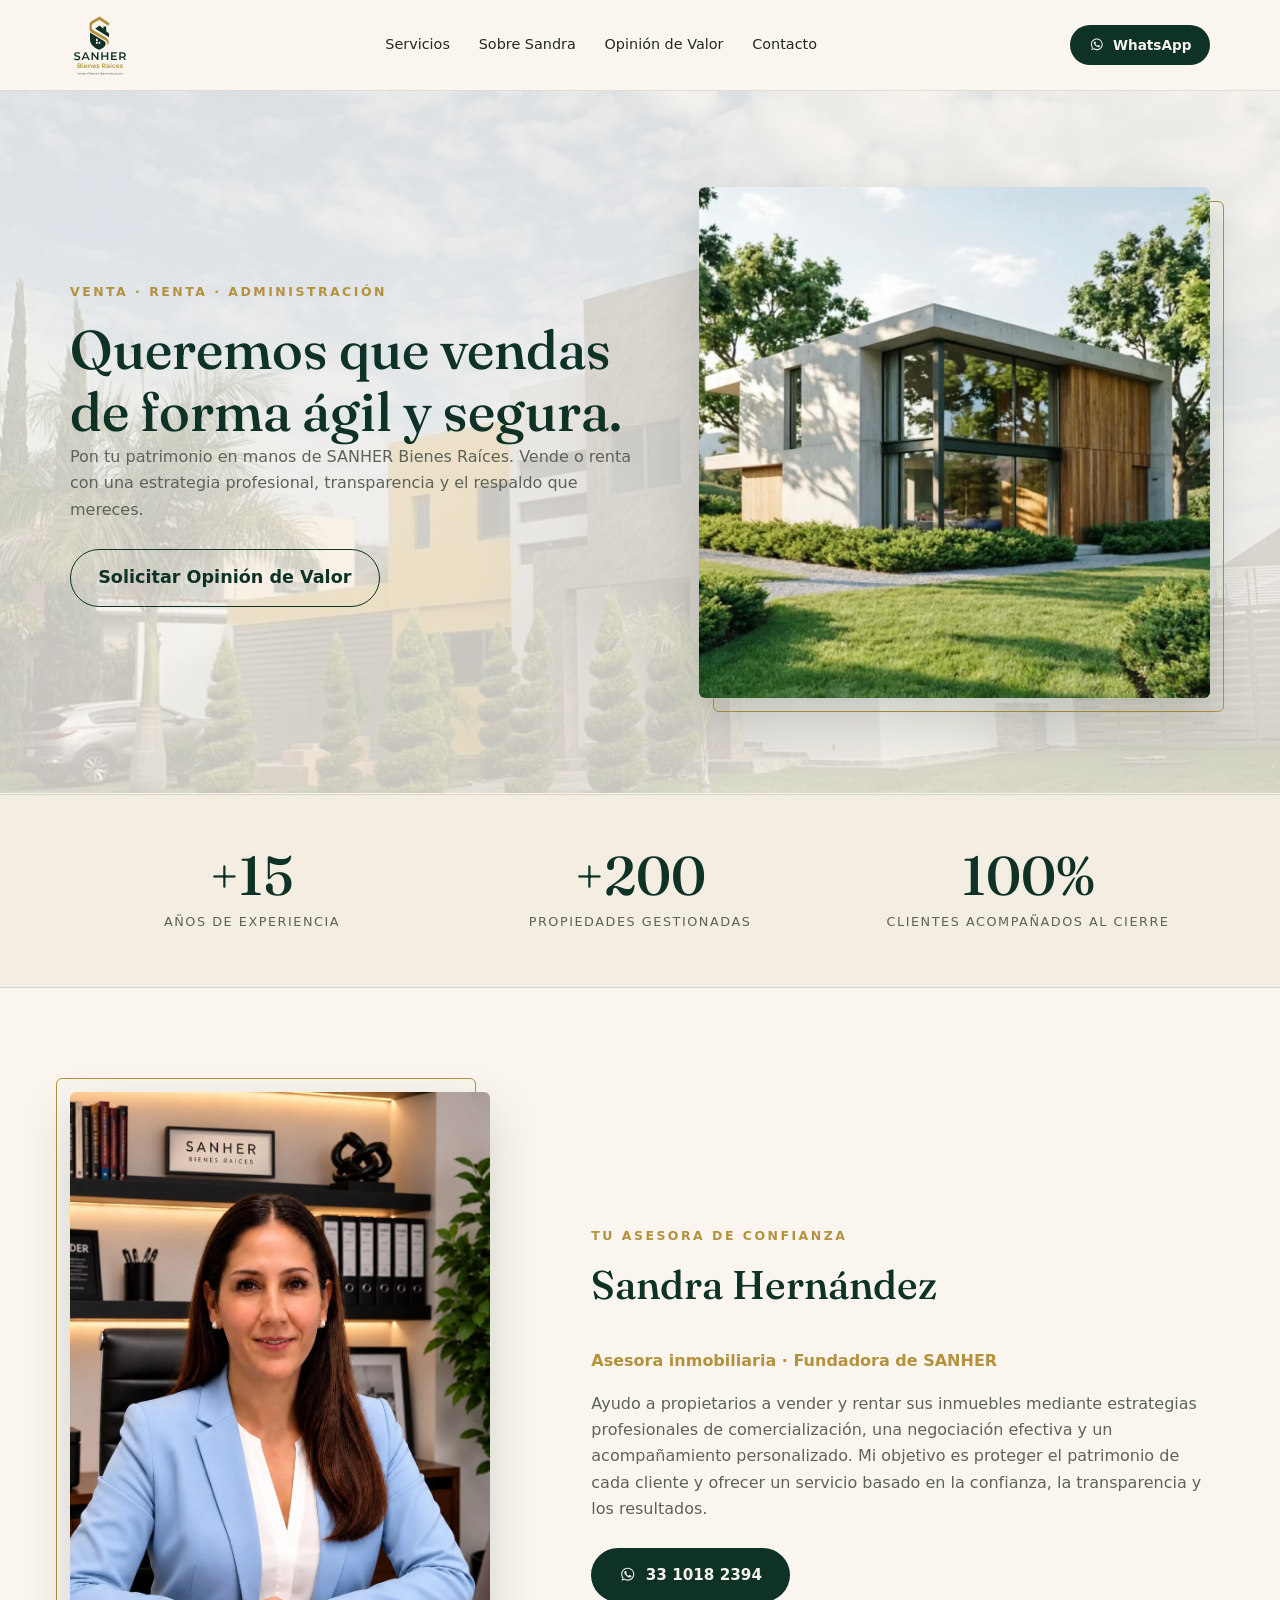
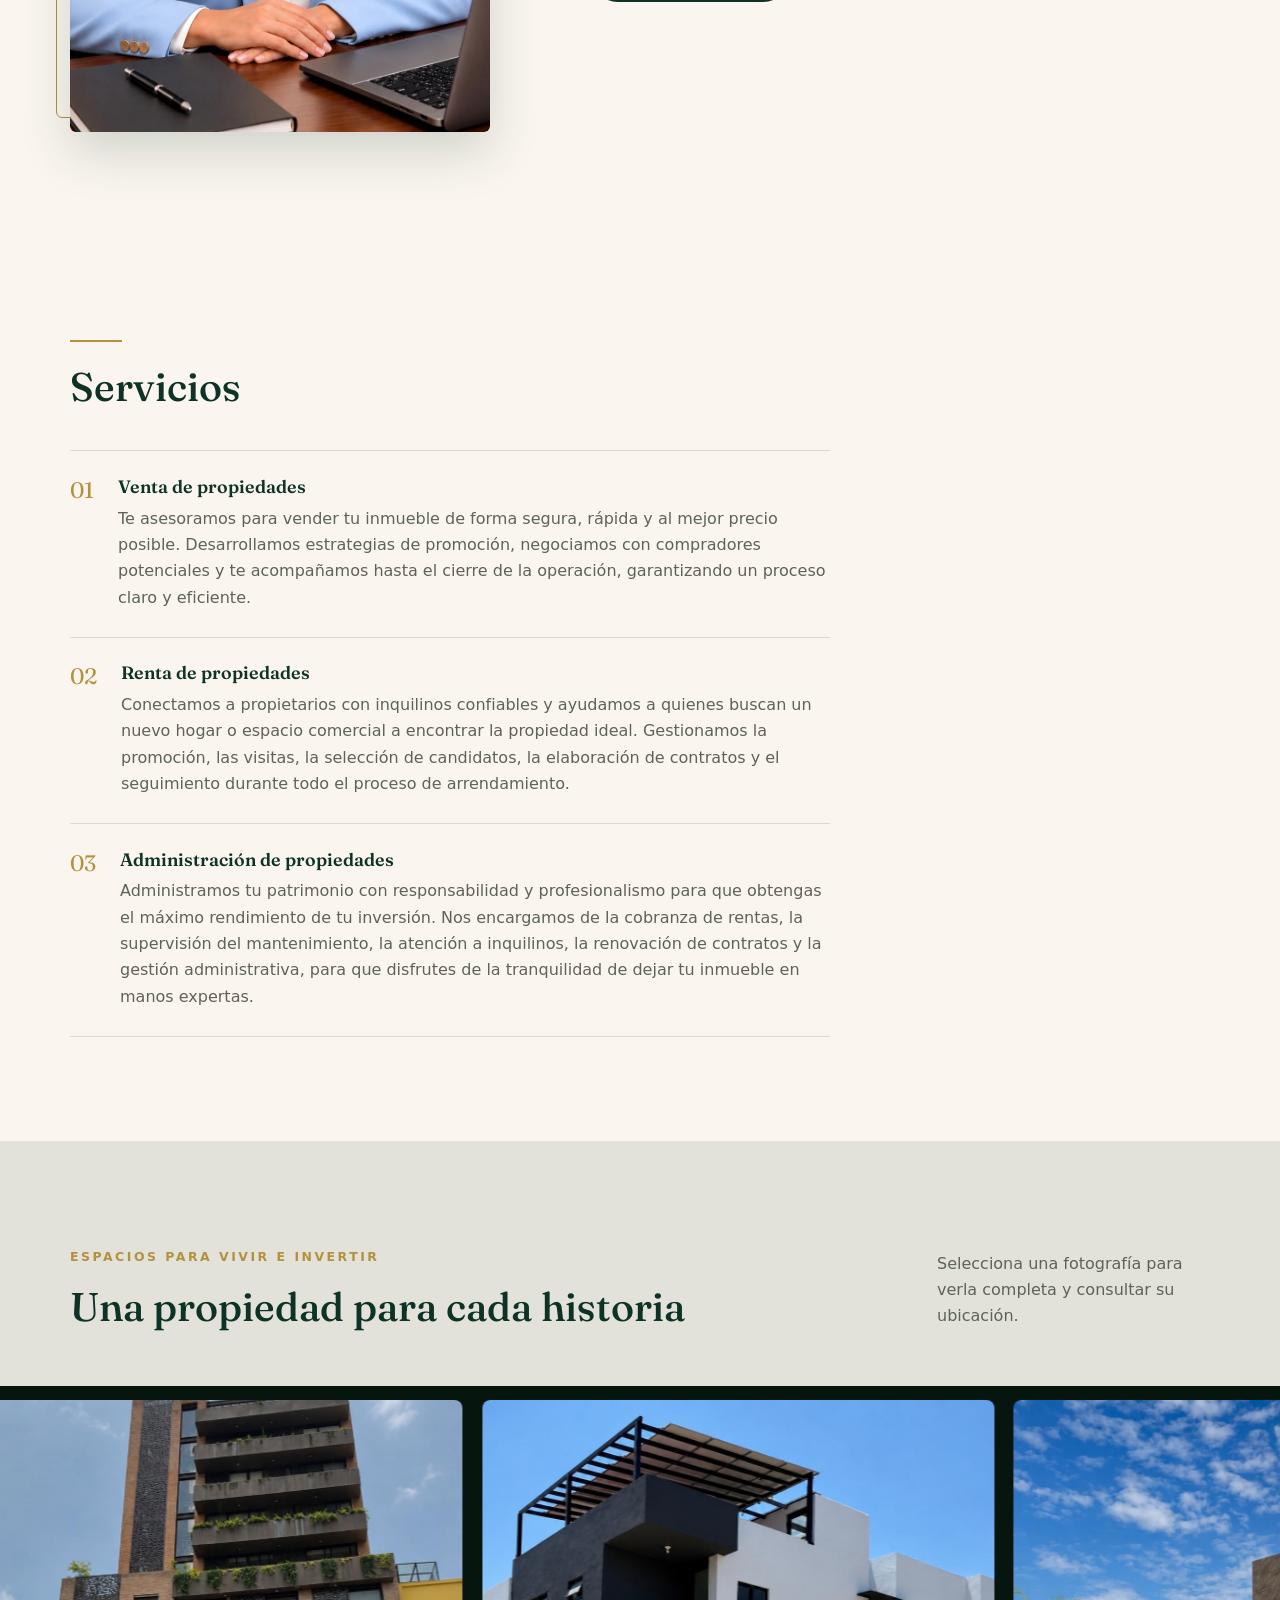
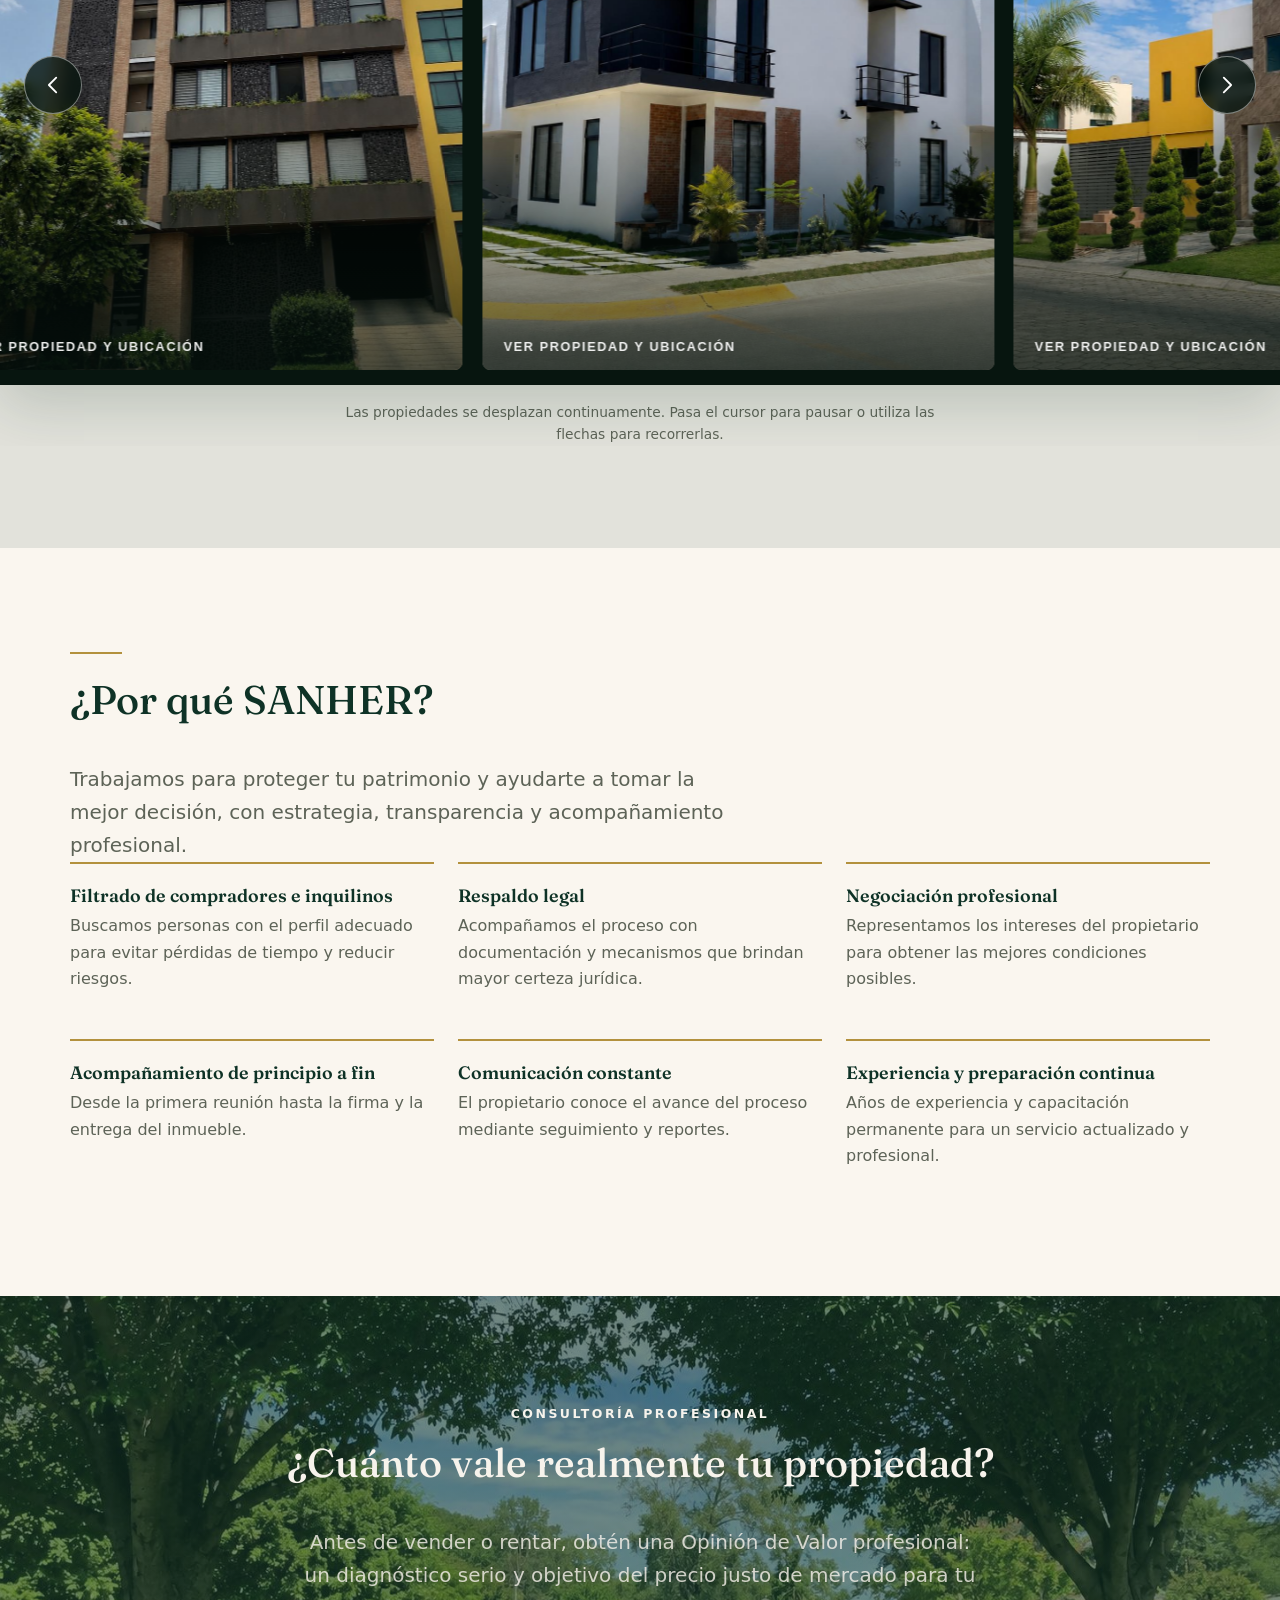
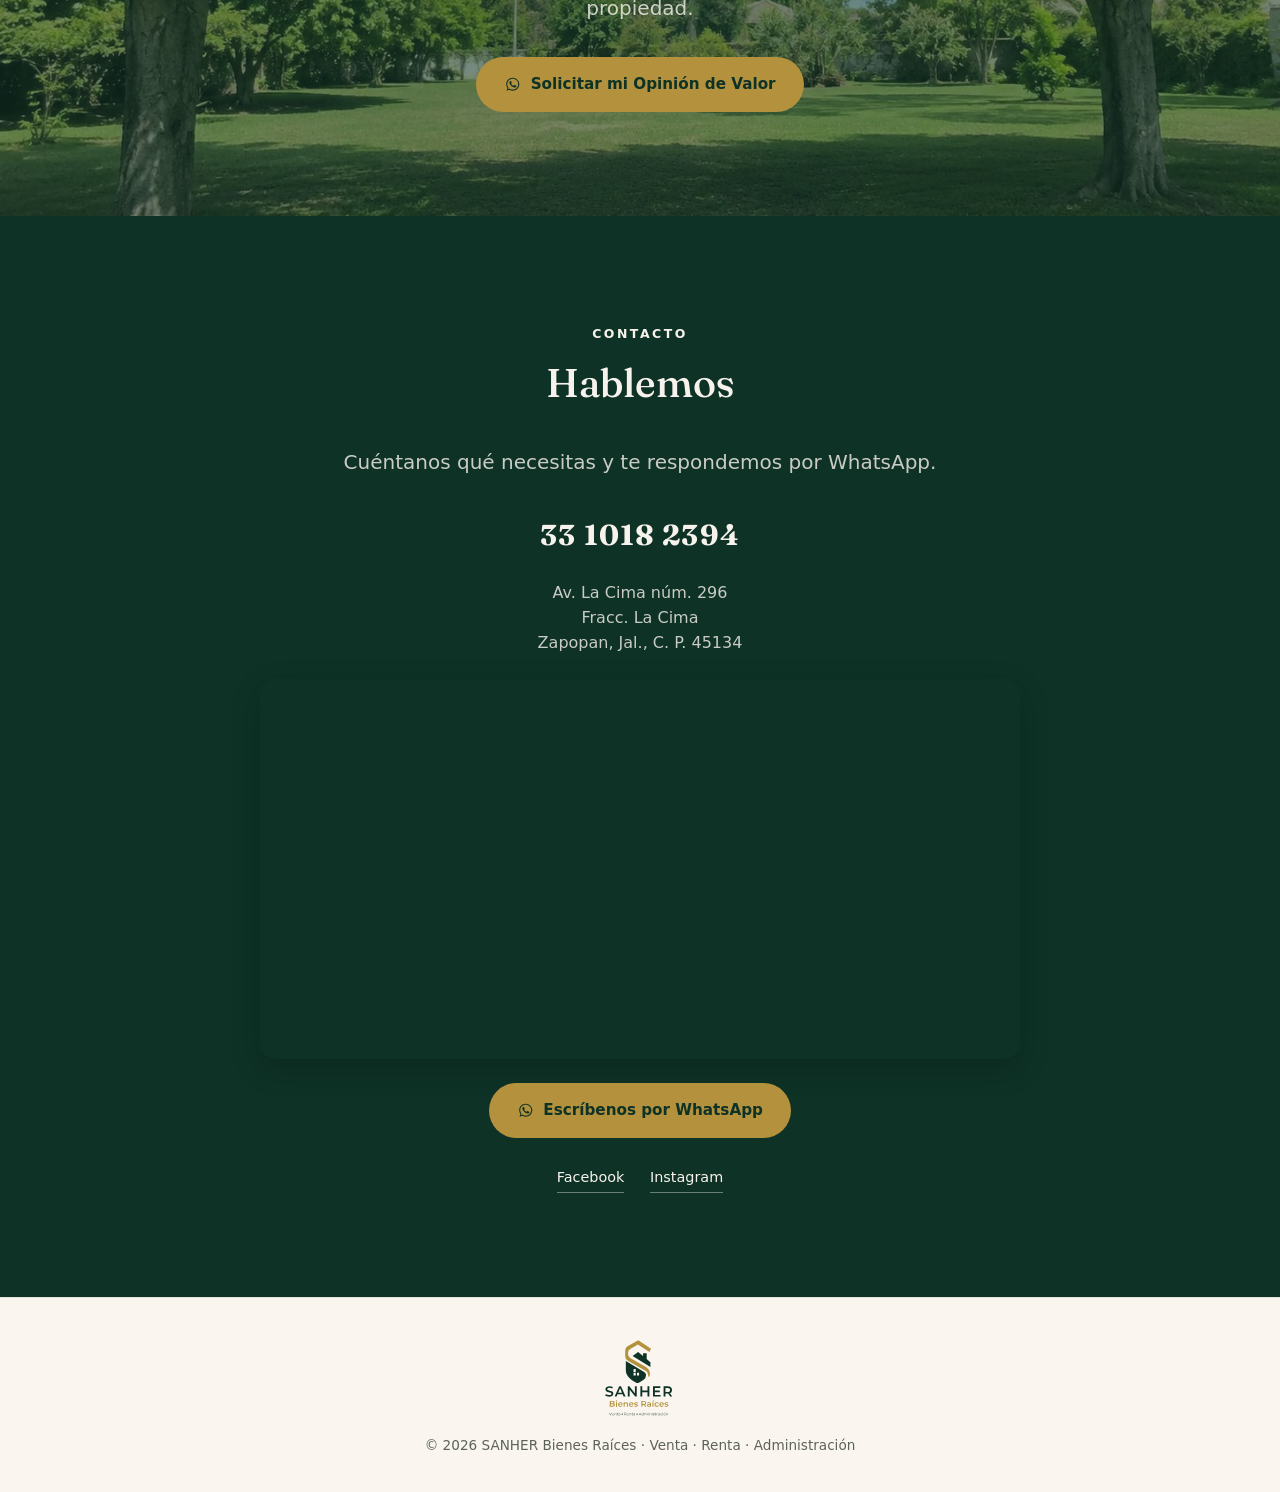
==== galeria.html @ 4db12dc3 "Hacer continuo e infinito el carrusel alterno" ====
<!DOCTYPE html><html lang="es" data-tema="fresco"> <head><meta charset="UTF-8"><meta name="viewport" content="width=device-width, initial-scale=1.0"><title>Galería interactiva — SANHER Bienes Raíces</title><meta name="description" content="Venta, renta y administración de bienes raíces. Solicita tu Opinión de Valor profesional con SANHER."><link rel="icon" type="image/svg+xml" href="./favicon.svg"><!-- Tipografías --><link rel="preconnect" href="https://fonts.googleapis.com"><link rel="preconnect" href="https://fonts.gstatic.com" crossorigin><link href="https://fonts.googleapis.com/css2?family=Google+Sans+Flex:wght@400..700&family=Fraunces:wght@400;500;600&family=Dancing+Script:wght@500;600&display=swap" rel="stylesheet"><!-- PIXEL DE META: pegar aquí el snippet cuando la clienta lo entregue --><link rel="stylesheet" href="./_astro/index.CbMdUIFx.css?v=ratio-1289x1287"><style>
.sanher-galeria{background:color-mix(in srgb,var(--fondo-seccion) 55%,var(--fondo))}
.sanher-galeria .fr-propiedades__encabezado{margin-bottom:clamp(2rem,5vw,3.5rem)}
.prop-carrusel{width:100%;overflow:hidden}
.prop-carrusel__ventana{position:relative;overflow:hidden;background:#07150f;box-shadow:0 20px 55px #0e32262e;touch-action:pan-y}
.prop-carrusel__pista{display:flex;align-items:stretch;gap:clamp(.8rem,1.5vw,1.2rem);width:max-content;padding:.9rem;will-change:transform}
.prop-carrusel__slide{flex:0 0 clamp(300px,40vw,540px);margin:0}
.prop-carrusel__abrir{position:relative;display:block;width:100%;height:clamp(350px,46vw,570px);padding:0;border:0;border-radius:8px;background:#07150f;cursor:zoom-in;overflow:hidden}
.prop-carrusel__abrir img{display:block;width:100%;height:100%;object-fit:cover;object-position:center;transition:transform .55s ease,filter .3s ease}
.prop-carrusel__abrir:hover img,.prop-carrusel__abrir:focus-visible img{transform:scale(1.025);filter:brightness(.88)}
.prop-carrusel__abrir:focus-visible{outline:3px solid var(--dorado);outline-offset:-3px}
.prop-carrusel__velo{position:absolute;inset:52% 0 0;background:linear-gradient(transparent,#06140fdb);opacity:.8;transition:opacity .25s ease}
.prop-carrusel__rotulo{position:absolute;left:1.35rem;right:1.35rem;bottom:1.25rem;color:#fff;font-size:.8rem;font-weight:700;letter-spacing:.12em;text-transform:uppercase;text-align:left;opacity:.92;translate:0 .25rem;transition:opacity .25s ease,translate .25s ease}
.prop-carrusel__abrir:hover .prop-carrusel__rotulo,.prop-carrusel__abrir:focus-visible .prop-carrusel__rotulo{opacity:1;translate:0 0}
.prop-carrusel__flecha{position:absolute;z-index:4;top:50%;translate:0 -50%;display:grid;place-items:center;width:clamp(46px,5vw,58px);height:clamp(46px,5vw,58px);border:1px solid #ffffff70;border-radius:50%;background:#07150fc9;color:#fff;cursor:pointer;backdrop-filter:blur(7px);transition:background .2s ease,transform .2s ease}
.prop-carrusel__flecha:hover,.prop-carrusel__flecha:focus-visible{background:var(--dorado);color:var(--verde);transform:scale(1.06);outline:none}
.prop-carrusel__flecha svg,.galeria-modal__flecha svg{width:22px;height:22px;fill:none;stroke:currentColor;stroke-width:2;stroke-linecap:round;stroke-linejoin:round}
.prop-carrusel__flecha--anterior{left:clamp(.75rem,2vw,1.5rem)}
.prop-carrusel__flecha--siguiente{right:clamp(.75rem,2vw,1.5rem)}
.prop-carrusel__ayuda{margin:1rem auto 0;padding-inline:1rem;text-align:center;font-size:.86rem;max-width:48em}
.galeria-modal{width:min(1160px,calc(100% - 2rem));max-width:none;padding:0;border:0;border-radius:10px;background:var(--fondo-tarjeta);color:var(--verde);box-shadow:0 30px 90px #0008;overflow:hidden}
.galeria-modal::backdrop{background:#07150fe8;backdrop-filter:blur(8px)}
.galeria-modal__panel{display:grid;grid-template-columns:minmax(0,1.7fr) minmax(290px,.65fr);min-height:min(82vh,780px)}
.galeria-modal__media{position:relative;display:flex;align-items:center;justify-content:center;background:#07150f;min-width:0}
.galeria-modal__media img{display:block;width:100%;height:100%;max-height:86vh;object-fit:contain}
.galeria-modal__info{display:flex;flex-direction:column;justify-content:center;padding:clamp(2rem,5vw,3.5rem)}
.galeria-modal__info h3{font-size:clamp(1.5rem,3vw,2.15rem);margin-bottom:1.4rem}
.galeria-modal__ubicacion{display:flex;align-items:flex-start;gap:.8rem;font-size:1.05rem;line-height:1.5;color:var(--verde);font-weight:600}
.galeria-modal__ubicacion svg{width:1.5rem;height:1.5rem;flex:none;fill:var(--dorado)}
.galeria-modal__nota{font-size:.88rem;margin-top:.75rem}
.galeria-modal__cerrar{position:absolute;z-index:6;top:.85rem;right:.85rem;width:46px;height:46px;border:0;border-radius:50%;background:#fff;color:var(--verde);font-size:1.9rem;line-height:1;cursor:pointer;box-shadow:0 4px 18px #0005}
.galeria-modal__cerrar:hover,.galeria-modal__cerrar:focus-visible{background:var(--dorado);outline:none}
.galeria-modal__flecha{position:absolute;z-index:3;top:50%;translate:0 -50%;display:grid;place-items:center;width:50px;height:50px;border:1px solid #ffffff70;border-radius:50%;background:#07150fc9;color:#fff;cursor:pointer;backdrop-filter:blur(6px)}
.galeria-modal__flecha:hover,.galeria-modal__flecha:focus-visible{background:var(--dorado);color:var(--verde);outline:none}
.galeria-modal__flecha--anterior{left:1rem}.galeria-modal__flecha--siguiente{right:1rem}
body.galeria-abierta{overflow:hidden}
@media(max-width:900px){.prop-carrusel__slide{flex-basis:68vw}.prop-carrusel__abrir{height:clamp(350px,74vw,560px)}.galeria-modal__panel{grid-template-columns:1fr;max-height:94vh;overflow:auto}.galeria-modal__media{min-height:52vh}.galeria-modal__media img{max-height:62vh}.galeria-modal__info{padding:1.6rem}.galeria-modal__cerrar{position:fixed}}
@media(max-width:600px){.prop-carrusel__pista{padding:.65rem}.prop-carrusel__slide{flex-basis:82vw}.prop-carrusel__abrir{height:clamp(370px,112vw,540px)}.prop-carrusel__flecha{top:auto;bottom:1.2rem;translate:0}.prop-carrusel__flecha--anterior{left:auto;right:4.8rem}.prop-carrusel__flecha--siguiente{right:1rem}.galeria-modal{width:calc(100% - 1rem)}.galeria-modal__media{min-height:45vh}.galeria-modal__flecha{width:44px;height:44px}.galeria-modal__flecha--anterior{left:.5rem}.galeria-modal__flecha--siguiente{right:.5rem}}
@media(prefers-reduced-motion:reduce){.prop-carrusel__abrir img,.prop-carrusel__rotulo{transition:none}}
</style></head> <body>  <header class="fr-header" id="inicio" data-astro-cid-ue7ehvbg> <div class="contenedor fr-header__inner" data-astro-cid-ue7ehvbg> <a class="marca" href="#inicio" aria-label="SANHER Bienes Raíces"> <img class="marca__logo" src="./img/logo-sanher.svg" alt="SANHER Bienes Raíces" width="254" height="277"> </a> <nav class="fr-nav" aria-label="Secciones" data-astro-cid-ue7ehvbg> <a href="#servicios" data-astro-cid-ue7ehvbg>Servicios</a> <a href="#sandra" data-astro-cid-ue7ehvbg>Sobre Sandra</a> <a href="#opinion-valor" data-astro-cid-ue7ehvbg>Opinión de Valor</a> <a href="#contacto" data-astro-cid-ue7ehvbg>Contacto</a> </nav> <a class="boton boton--primario" href="https://wa.me/523310182394?text=Hola%2C%20vi%20la%20p%C3%A1gina%20de%20SANHER%20y%20me%20gustar%C3%ADa%20recibir%20m%C3%A1s%20informaci%C3%B3n." target="_blank" rel="noopener" data-astro-cid-ue7ehvbg> <svg class="icono-ws" viewBox="0 0 32 32" aria-hidden="true"> <path d="M16 3C9.4 3 4 8.3 4 14.9c0 2.6.8 5 2.3 7L4.7 27l5.3-1.7c1.9 1.2 4 1.8 6 1.8 6.6 0 12-5.3 12-11.9S22.6 3 16 3Zm0 21.8c-1.9 0-3.7-.6-5.3-1.6l-.4-.2-3.1 1 1-3-.3-.4a9.6 9.6 0 0 1-1.9-5.7c0-5.4 4.5-9.8 10-9.8s10 4.4 10 9.8-4.5 9.9-10 9.9Zm5.5-7.4c-.3-.2-1.8-.9-2-1-.3-.1-.5-.2-.7.1-.2.3-.8 1-1 1.2-.2.2-.4.2-.7.1a8.1 8.1 0 0 1-4-3.5c-.3-.5.3-.5.9-1.7.1-.2 0-.4 0-.6l-.9-2.2c-.2-.6-.5-.5-.7-.5h-.6c-.2 0-.5.1-.8.4-.3.3-1.1 1-1.1 2.6s1.1 3 1.3 3.2c.2.2 2.2 3.4 5.4 4.7 2 .9 2.8 1 3.8.8.6-.1 1.8-.7 2-1.4.3-.7.3-1.3.2-1.4l-1-.8Z"></path> </svg>
WhatsApp
</a> </div> </header> <main data-astro-cid-ue7ehvbg> <section class="fr-hero" data-astro-cid-ue7ehvbg> <video class="fr-hero__video" autoplay muted loop playsinline preload="metadata" poster="./img/fondos/bg-hero.jpg" aria-hidden="true" data-astro-cid-ue7ehvbg> <source src="./video/hero-sanher.mp4" type="video/mp4" data-astro-cid-ue7ehvbg> </video> <div class="contenedor fr-hero__grid" data-astro-cid-ue7ehvbg> <div class="fr-hero__texto" data-astro-cid-ue7ehvbg> <span class="antetitulo" data-astro-cid-ue7ehvbg>Venta · Renta · Administración</span> <h1 data-astro-cid-ue7ehvbg>Queremos que vendas de forma ágil y segura.</h1> <p data-astro-cid-ue7ehvbg>Pon tu patrimonio en manos de SANHER Bienes Raíces. Vende o renta con una estrategia profesional, transparencia y el respaldo que mereces.</p> <div class="fr-acciones" data-astro-cid-ue7ehvbg>  <a class="boton boton--secundario" href="#opinion-valor" style="font-size:1.1rem" data-astro-cid-ue7ehvbg>Solicitar Opinión de Valor</a> </div> </div> <figure class="fr-hero__foto" data-astro-cid-ue7ehvbg> <img src="./img/fondos/casa-minimalista-hero.jpeg" alt="Casa contemporánea de estilo minimalista" width="1289" height="1287" style="width:100%;height:auto;aspect-ratio:1289 / 1287;object-fit:contain;object-position:center" data-astro-cid-ue7ehvbg> </figure> </div> </section> <section class="fr-metricas" data-astro-cid-ue7ehvbg> <div class="contenedor revelar fr-metricas__grid" data-astro-cid-ue7ehvbg> <div class="fr-metrica" data-astro-cid-ue7ehvbg> <span class="fr-metrica__num" data-astro-cid-ue7ehvbg>+15</span> <span class="fr-metrica__label" data-astro-cid-ue7ehvbg>Años de experiencia</span> </div><div class="fr-metrica" data-astro-cid-ue7ehvbg> <span class="fr-metrica__num" data-astro-cid-ue7ehvbg>+200</span> <span class="fr-metrica__label" data-astro-cid-ue7ehvbg>Propiedades gestionadas</span> </div><div class="fr-metrica" data-astro-cid-ue7ehvbg> <span class="fr-metrica__num" data-astro-cid-ue7ehvbg>100%</span> <span class="fr-metrica__label" data-astro-cid-ue7ehvbg>Clientes acompañados al cierre</span> </div> </div> </section> <section class="seccion fr-sandra" id="sandra" data-astro-cid-ue7ehvbg> <div class="contenedor revelar fr-sandra__grid" data-astro-cid-ue7ehvbg> <figure class="fr-sandra__foto" data-astro-cid-ue7ehvbg> <img src="./img/perfil/sandra-blazer-azul.webp" alt="Sandra Hernández, asesora inmobiliaria y fundadora de SANHER" width="520" height="640" loading="lazy" data-astro-cid-ue7ehvbg> </figure> <div class="fr-sandra__texto" data-astro-cid-ue7ehvbg> <span class="antetitulo" data-astro-cid-ue7ehvbg>Tu asesora de confianza</span> <h2 data-astro-cid-ue7ehvbg>Sandra Hernández</h2> <p class="fr-sandra__rol" data-astro-cid-ue7ehvbg>Asesora inmobiliaria · Fundadora de SANHER</p> <p data-astro-cid-ue7ehvbg>Ayudo a propietarios a vender y rentar sus inmuebles mediante estrategias profesionales de comercialización, una negociación efectiva y un acompañamiento personalizado. Mi objetivo es proteger el patrimonio de cada cliente y ofrecer un servicio basado en la confianza, la transparencia y los resultados.</p> <div class="fr-acciones" data-astro-cid-ue7ehvbg> <a class="boton boton--primario" href="https://wa.me/523310182394?text=Hola%2C%20vi%20la%20p%C3%A1gina%20de%20SANHER%20y%20me%20gustar%C3%ADa%20recibir%20m%C3%A1s%20informaci%C3%B3n." target="_blank" rel="noopener" data-astro-cid-ue7ehvbg> <svg class="icono-ws" viewBox="0 0 32 32" aria-hidden="true"> <path d="M16 3C9.4 3 4 8.3 4 14.9c0 2.6.8 5 2.3 7L4.7 27l5.3-1.7c1.9 1.2 4 1.8 6 1.8 6.6 0 12-5.3 12-11.9S22.6 3 16 3Zm0 21.8c-1.9 0-3.7-.6-5.3-1.6l-.4-.2-3.1 1 1-3-.3-.4a9.6 9.6 0 0 1-1.9-5.7c0-5.4 4.5-9.8 10-9.8s10 4.4 10 9.8-4.5 9.9-10 9.9Zm5.5-7.4c-.3-.2-1.8-.9-2-1-.3-.1-.5-.2-.7.1-.2.3-.8 1-1 1.2-.2.2-.4.2-.7.1a8.1 8.1 0 0 1-4-3.5c-.3-.5.3-.5.9-1.7.1-.2 0-.4 0-.6l-.9-2.2c-.2-.6-.5-.5-.7-.5h-.6c-.2 0-.5.1-.8.4-.3.3-1.1 1-1.1 2.6s1.1 3 1.3 3.2c.2.2 2.2 3.4 5.4 4.7 2 .9 2.8 1 3.8.8.6-.1 1.8-.7 2-1.4.3-.7.3-1.3.2-1.4l-1-.8Z"></path> </svg> 33 1018 2394 </a> </div> </div> </div> </section> <section class="seccion fr-servicios" id="servicios" data-astro-cid-ue7ehvbg> <div class="contenedor revelar" data-astro-cid-ue7ehvbg> <hr class="separador" data-astro-cid-ue7ehvbg> <h2 data-astro-cid-ue7ehvbg>Servicios</h2> <ol class="fr-lista" data-astro-cid-ue7ehvbg> <li class="fr-lista__item" data-astro-cid-ue7ehvbg> <span class="fr-lista__num" data-astro-cid-ue7ehvbg>01</span> <div data-astro-cid-ue7ehvbg> <h3 data-astro-cid-ue7ehvbg>Venta de propiedades</h3> <p data-astro-cid-ue7ehvbg>Te asesoramos para vender tu inmueble de forma segura, rápida y al mejor precio posible. Desarrollamos estrategias de promoción, negociamos con compradores potenciales y te acompañamos hasta el cierre de la operación, garantizando un proceso claro y eficiente.</p> </div> </li><li class="fr-lista__item" data-astro-cid-ue7ehvbg> <span class="fr-lista__num" data-astro-cid-ue7ehvbg>02</span> <div data-astro-cid-ue7ehvbg> <h3 data-astro-cid-ue7ehvbg>Renta de propiedades</h3> <p data-astro-cid-ue7ehvbg>Conectamos a propietarios con inquilinos confiables y ayudamos a quienes buscan un nuevo hogar o espacio comercial a encontrar la propiedad ideal. Gestionamos la promoción, las visitas, la selección de candidatos, la elaboración de contratos y el seguimiento durante todo el proceso de arrendamiento.</p> </div> </li><li class="fr-lista__item" data-astro-cid-ue7ehvbg> <span class="fr-lista__num" data-astro-cid-ue7ehvbg>03</span> <div data-astro-cid-ue7ehvbg> <h3 data-astro-cid-ue7ehvbg>Administración de propiedades</h3> <p data-astro-cid-ue7ehvbg>Administramos tu patrimonio con responsabilidad y profesionalismo para que obtengas el máximo rendimiento de tu inversión. Nos encargamos de la cobranza de rentas, la supervisión del mantenimiento, la atención a inquilinos, la renovación de contratos y la gestión administrativa, para que disfrutes de la tranquilidad de dejar tu inmueble en manos expertas.</p> </div> </li> </ol> </div> </section> <section class="seccion fr-propiedades sanher-galeria" aria-labelledby="propiedades-titulo" data-astro-cid-ue7ehvbg><div class="contenedor revelar" data-astro-cid-ue7ehvbg><div class="fr-propiedades__encabezado" data-astro-cid-ue7ehvbg><div data-astro-cid-ue7ehvbg><span class="antetitulo" data-astro-cid-ue7ehvbg>Espacios para vivir e invertir</span><h2 id="propiedades-titulo" data-astro-cid-ue7ehvbg>Una propiedad para cada historia</h2></div><p data-astro-cid-ue7ehvbg>Selecciona una fotografía para verla completa y consultar su ubicación.</p></div></div><div class="prop-carrusel" data-prop-carrusel role="region" aria-roledescription="carrusel" aria-label="Propiedades destacadas en movimiento continuo"><div class="prop-carrusel__ventana" data-carrusel-ventana><div class="prop-carrusel__pista" data-carrusel-pista><article class="prop-carrusel__slide" data-carrusel-slide data-propiedad="0"><button class="prop-carrusel__abrir" type="button" data-abrir-propiedad="0" aria-label="Abrir detalles de esta propiedad"><img src="./img/galeria/propiedad-01.jpeg" alt="Fachada de edificio residencial contemporáneo" loading="eager" decoding="async"><span class="prop-carrusel__velo" aria-hidden="true"></span><span class="prop-carrusel__rotulo">Ver propiedad y ubicación</span></button></article><article class="prop-carrusel__slide" data-carrusel-slide data-propiedad="1"><button class="prop-carrusel__abrir" type="button" data-abrir-propiedad="1" aria-label="Abrir detalles de esta propiedad"><img src="./img/galeria/propiedad-02.jpeg" alt="Casa moderna en blanco y negro" loading="eager" decoding="async"><span class="prop-carrusel__velo" aria-hidden="true"></span><span class="prop-carrusel__rotulo">Ver propiedad y ubicación</span></button></article><article class="prop-carrusel__slide" data-carrusel-slide data-propiedad="2"><button class="prop-carrusel__abrir" type="button" data-abrir-propiedad="2" aria-label="Abrir detalles de esta propiedad"><img src="./img/galeria/propiedad-03.jpeg" alt="Casa contemporánea con detalles amarillos" loading="eager" decoding="async"><span class="prop-carrusel__velo" aria-hidden="true"></span><span class="prop-carrusel__rotulo">Ver propiedad y ubicación</span></button></article><article class="prop-carrusel__slide" data-carrusel-slide data-propiedad="3"><button class="prop-carrusel__abrir" type="button" data-abrir-propiedad="3" aria-label="Abrir detalles de esta propiedad"><img src="./img/galeria/propiedad-04.jpeg" alt="Local comercial con amplios ventanales" loading="lazy" decoding="async"><span class="prop-carrusel__velo" aria-hidden="true"></span><span class="prop-carrusel__rotulo">Ver propiedad y ubicación</span></button></article><article class="prop-carrusel__slide" data-carrusel-slide data-propiedad="4"><button class="prop-carrusel__abrir" type="button" data-abrir-propiedad="4" aria-label="Abrir detalles de esta propiedad"><img src="./img/galeria/propiedad-05.jpeg" alt="Terreno arbolado" loading="lazy" decoding="async"><span class="prop-carrusel__velo" aria-hidden="true"></span><span class="prop-carrusel__rotulo">Ver propiedad y ubicación</span></button></article><article class="prop-carrusel__slide" data-carrusel-slide data-propiedad="5"><button class="prop-carrusel__abrir" type="button" data-abrir-propiedad="5" aria-label="Abrir detalles de esta propiedad"><img src="./img/galeria/propiedad-06.jpeg" alt="Casa con fachada naranja" loading="lazy" decoding="async"><span class="prop-carrusel__velo" aria-hidden="true"></span><span class="prop-carrusel__rotulo">Ver propiedad y ubicación</span></button></article><article class="prop-carrusel__slide" data-carrusel-slide data-propiedad="6"><button class="prop-carrusel__abrir" type="button" data-abrir-propiedad="6" aria-label="Abrir detalles de esta propiedad"><img src="./img/galeria/propiedad-07.jpeg" alt="Edificio de departamentos contemporáneo" loading="lazy" decoding="async"><span class="prop-carrusel__velo" aria-hidden="true"></span><span class="prop-carrusel__rotulo">Ver propiedad y ubicación</span></button></article><article class="prop-carrusel__slide" data-carrusel-slide data-propiedad="7"><button class="prop-carrusel__abrir" type="button" data-abrir-propiedad="7" aria-label="Abrir detalles de esta propiedad"><img src="./img/galeria/propiedad-08.jpeg" alt="Torre residencial moderna" loading="lazy" decoding="async"><span class="prop-carrusel__velo" aria-hidden="true"></span><span class="prop-carrusel__rotulo">Ver propiedad y ubicación</span></button></article><article class="prop-carrusel__slide" data-carrusel-slide data-propiedad="0" aria-hidden="true" data-carrusel-clon><button class="prop-carrusel__abrir" type="button" data-abrir-propiedad="0" tabindex="-1" aria-label="Abrir detalles de esta propiedad"><img src="./img/galeria/propiedad-01.jpeg" alt="Fachada de edificio residencial contemporáneo" loading="lazy" decoding="async"><span class="prop-carrusel__velo" aria-hidden="true"></span><span class="prop-carrusel__rotulo">Ver propiedad y ubicación</span></button></article><article class="prop-carrusel__slide" data-carrusel-slide data-propiedad="1" aria-hidden="true" data-carrusel-clon><button class="prop-carrusel__abrir" type="button" data-abrir-propiedad="1" tabindex="-1" aria-label="Abrir detalles de esta propiedad"><img src="./img/galeria/propiedad-02.jpeg" alt="Casa moderna en blanco y negro" loading="lazy" decoding="async"><span class="prop-carrusel__velo" aria-hidden="true"></span><span class="prop-carrusel__rotulo">Ver propiedad y ubicación</span></button></article><article class="prop-carrusel__slide" data-carrusel-slide data-propiedad="2" aria-hidden="true" data-carrusel-clon><button class="prop-carrusel__abrir" type="button" data-abrir-propiedad="2" tabindex="-1" aria-label="Abrir detalles de esta propiedad"><img src="./img/galeria/propiedad-03.jpeg" alt="Casa contemporánea con detalles amarillos" loading="lazy" decoding="async"><span class="prop-carrusel__velo" aria-hidden="true"></span><span class="prop-carrusel__rotulo">Ver propiedad y ubicación</span></button></article><article class="prop-carrusel__slide" data-carrusel-slide data-propiedad="3" aria-hidden="true" data-carrusel-clon><button class="prop-carrusel__abrir" type="button" data-abrir-propiedad="3" tabindex="-1" aria-label="Abrir detalles de esta propiedad"><img src="./img/galeria/propiedad-04.jpeg" alt="Local comercial con amplios ventanales" loading="lazy" decoding="async"><span class="prop-carrusel__velo" aria-hidden="true"></span><span class="prop-carrusel__rotulo">Ver propiedad y ubicación</span></button></article><article class="prop-carrusel__slide" data-carrusel-slide data-propiedad="4" aria-hidden="true" data-carrusel-clon><button class="prop-carrusel__abrir" type="button" data-abrir-propiedad="4" tabindex="-1" aria-label="Abrir detalles de esta propiedad"><img src="./img/galeria/propiedad-05.jpeg" alt="Terreno arbolado" loading="lazy" decoding="async"><span class="prop-carrusel__velo" aria-hidden="true"></span><span class="prop-carrusel__rotulo">Ver propiedad y ubicación</span></button></article><article class="prop-carrusel__slide" data-carrusel-slide data-propiedad="5" aria-hidden="true" data-carrusel-clon><button class="prop-carrusel__abrir" type="button" data-abrir-propiedad="5" tabindex="-1" aria-label="Abrir detalles de esta propiedad"><img src="./img/galeria/propiedad-06.jpeg" alt="Casa con fachada naranja" loading="lazy" decoding="async"><span class="prop-carrusel__velo" aria-hidden="true"></span><span class="prop-carrusel__rotulo">Ver propiedad y ubicación</span></button></article><article class="prop-carrusel__slide" data-carrusel-slide data-propiedad="6" aria-hidden="true" data-carrusel-clon><button class="prop-carrusel__abrir" type="button" data-abrir-propiedad="6" tabindex="-1" aria-label="Abrir detalles de esta propiedad"><img src="./img/galeria/propiedad-07.jpeg" alt="Edificio de departamentos contemporáneo" loading="lazy" decoding="async"><span class="prop-carrusel__velo" aria-hidden="true"></span><span class="prop-carrusel__rotulo">Ver propiedad y ubicación</span></button></article><article class="prop-carrusel__slide" data-carrusel-slide data-propiedad="7" aria-hidden="true" data-carrusel-clon><button class="prop-carrusel__abrir" type="button" data-abrir-propiedad="7" tabindex="-1" aria-label="Abrir detalles de esta propiedad"><img src="./img/galeria/propiedad-08.jpeg" alt="Torre residencial moderna" loading="lazy" decoding="async"><span class="prop-carrusel__velo" aria-hidden="true"></span><span class="prop-carrusel__rotulo">Ver propiedad y ubicación</span></button></article></div><button class="prop-carrusel__flecha prop-carrusel__flecha--anterior" type="button" data-carrusel-anterior aria-label="Mover el carrusel hacia la propiedad anterior"><svg viewBox="0 0 24 24" aria-hidden="true"><path d="m15.5 4-8 8 8 8"/></svg></button><button class="prop-carrusel__flecha prop-carrusel__flecha--siguiente" type="button" data-carrusel-siguiente aria-label="Mover el carrusel hacia la propiedad siguiente"><svg viewBox="0 0 24 24" aria-hidden="true"><path d="m8.5 4 8 8-8 8"/></svg></button></div><p class="prop-carrusel__ayuda">Las propiedades se desplazan continuamente. Pasa el cursor para pausar o utiliza las flechas para recorrerlas.</p></div><dialog class="galeria-modal" id="galeria-modal" aria-labelledby="galeria-modal-titulo"><div class="galeria-modal__panel"><button class="galeria-modal__cerrar" type="button" aria-label="Cerrar vista de la propiedad">×</button><div class="galeria-modal__media"><img id="galeria-modal-imagen" src="./img/galeria/propiedad-01.jpeg" alt="Fachada de edificio residencial contemporáneo"><button class="galeria-modal__flecha galeria-modal__flecha--anterior" type="button" data-modal-anterior aria-label="Ver propiedad anterior"><svg viewBox="0 0 24 24" aria-hidden="true"><path d="m15.5 4-8 8 8 8"/></svg></button><button class="galeria-modal__flecha galeria-modal__flecha--siguiente" type="button" data-modal-siguiente aria-label="Ver propiedad siguiente"><svg viewBox="0 0 24 24" aria-hidden="true"><path d="m8.5 4 8 8-8 8"/></svg></button></div><div class="galeria-modal__info"><h3 id="galeria-modal-titulo">Ubicación de la propiedad</h3><p class="galeria-modal__ubicacion"><svg viewBox="0 0 24 24" aria-hidden="true"><path d="M12 22s7-6.1 7-13A7 7 0 1 0 5 9c0 6.9 7 13 7 13Zm0-9.8A3.2 3.2 0 1 1 12 5a3.2 3.2 0 0 1 0 6.4Z"/></svg><span id="galeria-modal-direccion">Dirección por confirmar</span></p><p class="galeria-modal__nota">La dirección exacta se agregará en cuanto esté disponible.</p></div></div></dialog></section> <section class="seccion fr-porque" data-astro-cid-ue7ehvbg> <div class="contenedor revelar" data-astro-cid-ue7ehvbg> <hr class="separador" data-astro-cid-ue7ehvbg> <h2 data-astro-cid-ue7ehvbg>¿Por qué SANHER?</h2> <p class="destacado" data-astro-cid-ue7ehvbg>Trabajamos para proteger tu patrimonio y ayudarte a tomar la mejor decisión, con estrategia, transparencia y acompañamiento profesional.</p> <div class="rejilla rejilla--3 fr-difs" data-astro-cid-ue7ehvbg> <article class="fr-dif" data-astro-cid-ue7ehvbg> <h3 data-astro-cid-ue7ehvbg>Filtrado de compradores e inquilinos</h3> <p data-astro-cid-ue7ehvbg>Buscamos personas con el perfil adecuado para evitar pérdidas de tiempo y reducir riesgos.</p> </article><article class="fr-dif" data-astro-cid-ue7ehvbg> <h3 data-astro-cid-ue7ehvbg>Respaldo legal</h3> <p data-astro-cid-ue7ehvbg>Acompañamos el proceso con documentación y mecanismos que brindan mayor certeza jurídica.</p> </article><article class="fr-dif" data-astro-cid-ue7ehvbg> <h3 data-astro-cid-ue7ehvbg>Negociación profesional</h3> <p data-astro-cid-ue7ehvbg>Representamos los intereses del propietario para obtener las mejores condiciones posibles.</p> </article><article class="fr-dif" data-astro-cid-ue7ehvbg> <h3 data-astro-cid-ue7ehvbg>Acompañamiento de principio a fin</h3> <p data-astro-cid-ue7ehvbg>Desde la primera reunión hasta la firma y la entrega del inmueble.</p> </article><article class="fr-dif" data-astro-cid-ue7ehvbg> <h3 data-astro-cid-ue7ehvbg>Comunicación constante</h3> <p data-astro-cid-ue7ehvbg>El propietario conoce el avance del proceso mediante seguimiento y reportes.</p> </article><article class="fr-dif" data-astro-cid-ue7ehvbg> <h3 data-astro-cid-ue7ehvbg>Experiencia y preparación continua</h3> <p data-astro-cid-ue7ehvbg>Años de experiencia y capacitación permanente para un servicio actualizado y profesional.</p> </article> </div> </div> </section> <section class="seccion banda" id="opinion-valor" style="background-image:linear-gradient(rgba(19,55,42,.58),rgba(19,55,42,.58)),url('./img/fondos/consultoria-jardin.jpeg?v=20260723-2');background-size:cover;background-position:center" data-astro-cid-ue7ehvbg> <div class="contenedor revelar" data-astro-cid-ue7ehvbg> <span class="antetitulo" data-astro-cid-ue7ehvbg>Consultoría profesional</span> <h2 data-astro-cid-ue7ehvbg>¿Cuánto vale realmente tu propiedad?</h2> <p class="destacado" data-astro-cid-ue7ehvbg>Antes de vender o rentar, obtén una Opinión de Valor profesional: un diagnóstico serio y objetivo del precio justo de mercado para tu propiedad.</p> <a class="boton boton--primario" href="https://wa.me/523310182394?text=Hola%2C%20vi%20la%20p%C3%A1gina%20de%20SANHER%20y%20me%20gustar%C3%ADa%20recibir%20m%C3%A1s%20informaci%C3%B3n." target="_blank" rel="noopener" data-astro-cid-ue7ehvbg> <svg class="icono-ws" viewBox="0 0 32 32" aria-hidden="true"> <path d="M16 3C9.4 3 4 8.3 4 14.9c0 2.6.8 5 2.3 7L4.7 27l5.3-1.7c1.9 1.2 4 1.8 6 1.8 6.6 0 12-5.3 12-11.9S22.6 3 16 3Zm0 21.8c-1.9 0-3.7-.6-5.3-1.6l-.4-.2-3.1 1 1-3-.3-.4a9.6 9.6 0 0 1-1.9-5.7c0-5.4 4.5-9.8 10-9.8s10 4.4 10 9.8-4.5 9.9-10 9.9Zm5.5-7.4c-.3-.2-1.8-.9-2-1-.3-.1-.5-.2-.7.1-.2.3-.8 1-1 1.2-.2.2-.4.2-.7.1a8.1 8.1 0 0 1-4-3.5c-.3-.5.3-.5.9-1.7.1-.2 0-.4 0-.6l-.9-2.2c-.2-.6-.5-.5-.7-.5h-.6c-.2 0-.5.1-.8.4-.3.3-1.1 1-1.1 2.6s1.1 3 1.3 3.2c.2.2 2.2 3.4 5.4 4.7 2 .9 2.8 1 3.8.8.6-.1 1.8-.7 2-1.4.3-.7.3-1.3.2-1.4l-1-.8Z"></path> </svg> Solicitar mi Opinión de Valor </a> </div> </section> <!-- FAQ pendiente de contenido aprobado por el cliente --> <section class="seccion banda con-fondo" id="contacto" style="--img-fondo: url('./img/fondos/bg-contacto.jpg')" data-astro-cid-ue7ehvbg> <div class="contenedor revelar" data-astro-cid-ue7ehvbg> <span class="antetitulo" data-astro-cid-ue7ehvbg>Contacto</span> <h2 data-astro-cid-ue7ehvbg>Hablemos</h2> <p class="destacado" data-astro-cid-ue7ehvbg>Cuéntanos qué necesitas y te respondemos por WhatsApp.</p> <span class="contacto__telefono" data-astro-cid-ue7ehvbg>33 1018 2394</span> <br data-astro-cid-ue7ehvbg> <address class="contacto__direccion" data-astro-cid-ue7ehvbg>Av. La Cima núm. 296<br data-astro-cid-ue7ehvbg>Fracc. La Cima<br data-astro-cid-ue7ehvbg>Zapopan, Jal., C. P. 45134</address> <div class="contacto__mapa" style="width:min(100%,760px);height:clamp(230px,50vw,380px);margin:1.5rem auto;overflow:hidden;border-radius:16px;box-shadow:0 10px 30px rgba(0,0,0,.18)" data-astro-cid-ue7ehvbg> <iframe title="Ubicación de SANHER Bienes Raíces" src="https://www.google.com/maps?q=Av.%20La%20Cima%20296%2C%20Fracc.%20La%20Cima%2C%20Zapopan%2C%20Jalisco%2045134&output=embed" width="100%" height="100%" style="border:0;display:block" loading="lazy" referrerpolicy="no-referrer-when-downgrade" allowfullscreen data-astro-cid-ue7ehvbg></iframe> </div> <a class="boton boton--primario" href="https://wa.me/523310182394?text=Hola%2C%20vi%20la%20p%C3%A1gina%20de%20SANHER%20y%20me%20gustar%C3%ADa%20recibir%20m%C3%A1s%20informaci%C3%B3n." target="_blank" rel="noopener" data-astro-cid-ue7ehvbg> <svg class="icono-ws" viewBox="0 0 32 32" aria-hidden="true"> <path d="M16 3C9.4 3 4 8.3 4 14.9c0 2.6.8 5 2.3 7L4.7 27l5.3-1.7c1.9 1.2 4 1.8 6 1.8 6.6 0 12-5.3 12-11.9S22.6 3 16 3Zm0 21.8c-1.9 0-3.7-.6-5.3-1.6l-.4-.2-3.1 1 1-3-.3-.4a9.6 9.6 0 0 1-1.9-5.7c0-5.4 4.5-9.8 10-9.8s10 4.4 10 9.8-4.5 9.9-10 9.9Zm5.5-7.4c-.3-.2-1.8-.9-2-1-.3-.1-.5-.2-.7.1-.2.3-.8 1-1 1.2-.2.2-.4.2-.7.1a8.1 8.1 0 0 1-4-3.5c-.3-.5.3-.5.9-1.7.1-.2 0-.4 0-.6l-.9-2.2c-.2-.6-.5-.5-.7-.5h-.6c-.2 0-.5.1-.8.4-.3.3-1.1 1-1.1 2.6s1.1 3 1.3 3.2c.2.2 2.2 3.4 5.4 4.7 2 .9 2.8 1 3.8.8.6-.1 1.8-.7 2-1.4.3-.7.3-1.3.2-1.4l-1-.8Z"></path> </svg>
Escríbenos por WhatsApp
</a> <div class="redes" data-astro-cid-ue7ehvbg> <a href="https://www.facebook.com/sandra.hernandezgudino/" target="_blank" rel="noopener" data-astro-cid-ue7ehvbg>Facebook</a> <a href="https://www.instagram.com/sanherbienesraices/" target="_blank" rel="noopener" data-astro-cid-ue7ehvbg>Instagram</a> </div> </div> </section> </main> <footer class="footer" data-astro-cid-ue7ehvbg> <div class="contenedor" data-astro-cid-ue7ehvbg> <a class="marca" href="#inicio" aria-label="SANHER Bienes Raíces"> <img class="marca__logo" src="./img/logo-sanher.svg" alt="SANHER Bienes Raíces" width="254" height="277"> </a> <p data-astro-cid-ue7ehvbg>© <span id="anio" data-astro-cid-ue7ehvbg></span> SANHER Bienes Raíces · Venta · Renta · Administración</p> </div> </footer> <a class="ws-flotante" href="https://wa.me/523310182394?text=Hola%2C%20vi%20la%20p%C3%A1gina%20de%20SANHER%20y%20me%20gustar%C3%ADa%20recibir%20m%C3%A1s%20informaci%C3%B3n." target="_blank" rel="noopener" aria-label="Escríbenos por WhatsApp" data-astro-cid-ue7ehvbg> <svg class viewBox="0 0 32 32" aria-hidden="true"> <path d="M16 3C9.4 3 4 8.3 4 14.9c0 2.6.8 5 2.3 7L4.7 27l5.3-1.7c1.9 1.2 4 1.8 6 1.8 6.6 0 12-5.3 12-11.9S22.6 3 16 3Zm0 21.8c-1.9 0-3.7-.6-5.3-1.6l-.4-.2-3.1 1 1-3-.3-.4a9.6 9.6 0 0 1-1.9-5.7c0-5.4 4.5-9.8 10-9.8s10 4.4 10 9.8-4.5 9.9-10 9.9Zm5.5-7.4c-.3-.2-1.8-.9-2-1-.3-.1-.5-.2-.7.1-.2.3-.8 1-1 1.2-.2.2-.4.2-.7.1a8.1 8.1 0 0 1-4-3.5c-.3-.5.3-.5.9-1.7.1-.2 0-.4 0-.6l-.9-2.2c-.2-.6-.5-.5-.7-.5h-.6c-.2 0-.5.1-.8.4-.3.3-1.1 1-1.1 2.6s1.1 3 1.3 3.2c.2.2 2.2 3.4 5.4 4.7 2 .9 2.8 1 3.8.8.6-.1 1.8-.7 2-1.4.3-.7.3-1.3.2-1.4l-1-.8Z"></path> </svg> </a>  <script type="module">const y=window.matchMedia("(prefers-reduced-motion: reduce)"),i=document.querySelector("[data-fr-carrusel]");if(i instanceof HTMLElement&&!y.matches){let T=function(e){const t=e%_;if(t<o)return c;if(t<o+s){const w=(t-o)/s;return c+(r-c)*p(w)}const v=(t-o-s)/A;return r+(c-r)*O(v)},f=function(e){n===null&&(n=e);let t=(e-n)/1e3;n=e,t>.1&&(t=.1),L+=t,l+=T(L)*t,a>0&&(l%=a),i.style.transform=`translate3d(${-l}px, 0, 0)`,d=requestAnimationFrame(f)},m=function(){u||(u=!0,n=null,d=requestAnimationFrame(f))},h=function(){u=!1,cancelAnimationFrame(d)};const c=16,r=155,o=8,s=1.6,A=3.2,_=12.8,p=e=>e*e*e,O=e=>1-Math.pow(1-e,3);let a=i.scrollWidth/2;const E=()=>{a=i.scrollWidth/2};window.addEventListener("resize",E),window.addEventListener("load",E);let l=0,L=0,n=null,d=0,u=!1;document.addEventListener("visibilitychange",()=>{document.hidden?h():m()}),m()}</script>  <script type="module">const c=new IntersectionObserver(e=>{for(const t of e)t.isIntersecting&&(t.target.classList.add("visto"),c.unobserve(t.target))},{threshold:.12});document.querySelectorAll(".revelar").forEach(e=>c.observe(e));const o=document.querySelector(".ws-flotante"),r=document.querySelector(".hero, .fr-hero");o&&r&&new IntersectionObserver(([e])=>o.classList.toggle("visible",!e.isIntersecting),{rootMargin:"-20% 0px 0px 0px"}).observe(r);const n=document.querySelectorAll(".faq details");n.forEach(e=>e.addEventListener("toggle",()=>{e.open&&n.forEach(t=>t!==e&&(t.open=!1))}));const s=document.getElementById("anio");s&&(s.textContent=String(new Date().getFullYear()));</script> <script>
(()=>{const propiedades=[{"src":"./img/galeria/propiedad-01.jpeg","alt":"Fachada de edificio residencial contemporáneo","direccion":"Dirección por confirmar"},{"src":"./img/galeria/propiedad-02.jpeg","alt":"Casa moderna en blanco y negro","direccion":"Dirección por confirmar"},{"src":"./img/galeria/propiedad-03.jpeg","alt":"Casa contemporánea con detalles amarillos","direccion":"Dirección por confirmar"},{"src":"./img/galeria/propiedad-04.jpeg","alt":"Local comercial con amplios ventanales","direccion":"Dirección por confirmar"},{"src":"./img/galeria/propiedad-05.jpeg","alt":"Terreno arbolado","direccion":"Dirección por confirmar"},{"src":"./img/galeria/propiedad-06.jpeg","alt":"Casa con fachada naranja","direccion":"Dirección por confirmar"},{"src":"./img/galeria/propiedad-07.jpeg","alt":"Edificio de departamentos contemporáneo","direccion":"Dirección por confirmar"},{"src":"./img/galeria/propiedad-08.jpeg","alt":"Torre residencial moderna","direccion":"Dirección por confirmar"}];const raiz=document.querySelector("[data-prop-carrusel]"),pista=raiz?.querySelector("[data-carrusel-pista]"),ventana=raiz?.querySelector("[data-carrusel-ventana]"),slides=[...(raiz?.querySelectorAll("[data-carrusel-slide]")||[])],modal=document.getElementById("galeria-modal"),imagen=document.getElementById("galeria-modal-imagen"),direccion=document.getElementById("galeria-modal-direccion");if(!raiz||!pista||!ventana||slides.length<16||!(modal instanceof HTMLDialogElement)||!imagen||!direccion)return;const reduce=window.matchMedia("(prefers-reduced-motion: reduce)");let desplazamiento=0,anchoVuelta=0,paso=0,ultimoTiempo=null,pausado=false,animando=false,raf=0,actual=0,ultimoFoco=null,inicioX=null;const medir=()=>{anchoVuelta=slides[8].offsetLeft-slides[0].offsetLeft;paso=slides[1].offsetLeft-slides[0].offsetLeft;if(anchoVuelta>0){desplazamiento=((desplazamiento%anchoVuelta)+anchoVuelta)%anchoVuelta;dibujar()}};const dibujar=(normalizar=true)=>{if(normalizar&&anchoVuelta>0)desplazamiento=((desplazamiento%anchoVuelta)+anchoVuelta)%anchoVuelta;pista.style.transform="translate3d("+(-desplazamiento)+"px,0,0)"};const ciclo=t=>{if(ultimoTiempo===null)ultimoTiempo=t;const dt=Math.min((t-ultimoTiempo)/1000,.06);ultimoTiempo=t;if(!pausado&&!animando&&!modal.open&&!document.hidden&&!reduce.matches&&anchoVuelta>0){desplazamiento+=34*dt;dibujar()}raf=requestAnimationFrame(ciclo)};const mover=dir=>{if(!paso||animando)return;animando=true;let inicio=desplazamiento;if(dir<0&&inicio<paso)inicio+=anchoVuelta;const fin=inicio+dir*paso,duracion=460,comienzo=performance.now();const cuadro=t=>{const p=Math.min((t-comienzo)/duracion,1),e=1-Math.pow(1-p,3);desplazamiento=inicio+(fin-inicio)*e;dibujar(false);if(p<1)requestAnimationFrame(cuadro);else{animando=false;dibujar();ultimoTiempo=null}};requestAnimationFrame(cuadro)};const mostrarModal=i=>{actual=(i+propiedades.length)%propiedades.length;const p=propiedades[actual];imagen.src=p.src;imagen.alt=p.alt;direccion.textContent=p.direccion};const abrir=i=>{ultimoFoco=document.activeElement;mostrarModal(i);modal.showModal();document.body.classList.add("galeria-abierta")};const cerrar=()=>{if(modal.open)modal.close()};raiz.querySelector("[data-carrusel-anterior]")?.addEventListener("click",()=>mover(-1));raiz.querySelector("[data-carrusel-siguiente]")?.addEventListener("click",()=>mover(1));raiz.querySelectorAll("[data-abrir-propiedad]").forEach(b=>b.addEventListener("click",()=>abrir(Number(b.dataset.abrirPropiedad))));ventana.addEventListener("pointerenter",()=>{pausado=true});ventana.addEventListener("pointerleave",()=>{pausado=false;ultimoTiempo=null});ventana.addEventListener("focusin",()=>{pausado=true});ventana.addEventListener("focusout",e=>{if(!ventana.contains(e.relatedTarget)){pausado=false;ultimoTiempo=null}});ventana.addEventListener("pointerdown",e=>{if(e.pointerType!=="mouse"||e.button===0)inicioX=e.clientX});ventana.addEventListener("pointerup",e=>{if(inicioX===null)return;const delta=e.clientX-inicioX;inicioX=null;if(Math.abs(delta)>55)mover(delta<0?1:-1)});ventana.addEventListener("pointercancel",()=>{inicioX=null});modal.querySelector(".galeria-modal__cerrar")?.addEventListener("click",cerrar);modal.querySelector("[data-modal-anterior]")?.addEventListener("click",()=>mostrarModal(actual-1));modal.querySelector("[data-modal-siguiente]")?.addEventListener("click",()=>mostrarModal(actual+1));modal.addEventListener("click",e=>{if(e.target===modal)cerrar()});modal.addEventListener("close",()=>{document.body.classList.remove("galeria-abierta");ultimoFoco?.focus();ultimoTiempo=null});document.addEventListener("keydown",e=>{if(!modal.open)return;if(e.key==="ArrowLeft"){e.preventDefault();mostrarModal(actual-1)}if(e.key==="ArrowRight"){e.preventDefault();mostrarModal(actual+1)}});window.addEventListener("resize",medir);document.addEventListener("visibilitychange",()=>{ultimoTiempo=null});reduce.addEventListener?.("change",()=>{ultimoTiempo=null});window.addEventListener("load",medir,{once:true});medir();raf=requestAnimationFrame(ciclo)})();
</script></body> </html>
---- _astro/index.CbMdUIFx.css ----
:root{--verde: #0e3226;--verde-medio: #1a4735;--dorado: #b3913d;--dorado-suave: #c9ad6b;--crema: #f7f3ec;--arena: #efe7db;--taupe: #ddd0bf;--taupe-oscuro: #c9b9a4;--tinta: #23291f;--tinta-suave: #5d6357;--fondo: var(--crema);--fondo-seccion: var(--arena);--fuente-titulos: "Google Sans Flex", system-ui, sans-serif;--fuente-cuerpo: "Google Sans Flex", system-ui, sans-serif;--radio: 10px;--radio-boton: 999px;--ancho: 1080px}*,*:before,*:after{box-sizing:border-box;margin:0;padding:0}html{scroll-behavior:smooth}body{font-family:var(--fuente-cuerpo);color:var(--tinta);background:var(--fondo);line-height:1.65;-webkit-font-smoothing:antialiased}img,svg{max-width:100%;display:block}a{color:inherit;text-decoration:none}.contenedor{width:min(100% - 2.5rem,var(--ancho));margin-inline:auto}.seccion{padding-block:clamp(3.5rem,9vw,6.5rem)}h1,h2,h3{font-family:var(--fuente-titulos);color:var(--verde);line-height:1.15;font-weight:600;text-wrap:balance}h1{font-size:clamp(2rem,5.6vw,3.4rem)}h2{font-size:clamp(1.5rem,3.4vw,2.2rem);margin-bottom:clamp(1.5rem,4vw,2.5rem)}h3{font-size:1.12rem;margin-bottom:.5rem}p{color:var(--tinta-suave)}.destacado{font-size:clamp(1.05rem,2vw,1.25rem);max-width:34em}.antetitulo{display:inline-block;text-transform:uppercase;letter-spacing:.16em;font-size:.78rem;font-weight:600;color:var(--dorado);margin-bottom:1rem}.separador{display:block;width:52px;height:2px;background:var(--dorado);border:none;margin-bottom:1.4rem}.boton{display:inline-flex;align-items:center;gap:.55rem;padding:.85rem 1.7rem;min-height:48px;border-radius:var(--radio-boton);font-weight:600;font-size:.95rem;border:1.5px solid transparent;transition:transform .15s ease,box-shadow .15s ease,background .2s ease,color .2s ease}.boton:hover{transform:translateY(-1px)}.boton:active{transform:translateY(0)}.boton--primario{background:var(--verde);color:var(--crema)}.boton--primario:hover{background:var(--verde-medio);box-shadow:0 8px 20px #0e322640}.boton--secundario{border-color:var(--verde);color:var(--verde)}.boton--secundario:hover{background:var(--verde);color:var(--crema)}.icono-ws{width:1.15em;height:1.15em;fill:currentColor;flex:none}.header{position:sticky;top:0;z-index:20;background:color-mix(in srgb,var(--fondo) 88%,transparent);backdrop-filter:blur(8px);border-bottom:1px solid color-mix(in srgb,var(--verde) 12%,transparent)}.header__inner{display:flex;align-items:center;justify-content:space-between;gap:1rem;padding-block:.7rem}.marca{display:flex;align-items:center;gap:.65rem}.marca__logo{height:68px;width:auto}.marca__nombre{font-family:var(--fuente-titulos);font-weight:700;letter-spacing:.14em;color:var(--verde);font-size:1.05rem}.marca__lema{display:block;font-size:.62rem;letter-spacing:.08em;color:var(--dorado);font-weight:600}.nav{display:none;gap:1.6rem;font-size:.9rem;font-weight:500}.nav a:hover{color:var(--verde)}.header .boton{padding:.5rem 1.1rem;min-height:40px;font-size:.85rem}.hero{position:relative;overflow:hidden;padding-block:clamp(4rem,12vw,8.5rem);background:var(--fondo-hero, transparent)}.hero__contenido{position:relative;z-index:1;max-width:40em}.hero p.destacado{margin-block:1.2rem 2rem}.hero__acciones{display:flex;flex-wrap:wrap;gap:.9rem}.hero__marca-agua{position:absolute;right:-6%;top:50%;translate:0 -50%;height:130%;width:auto;opacity:.07;pointer-events:none;user-select:none}.rejilla{display:grid;gap:1.2rem}.tarjeta{background:var(--fondo-tarjeta, #fff);border:1px solid color-mix(in srgb,var(--verde) 10%,transparent);border-radius:var(--radio);padding:1.6rem 1.4rem}.tarjeta__num{font-family:var(--fuente-titulos);font-size:.8rem;font-weight:700;letter-spacing:.1em;color:var(--dorado);display:block;margin-bottom:.8rem}.banda{background:var(--fondo-banda, var(--verde));color:var(--crema);text-align:center}.banda h2,.banda .antetitulo{color:var(--fondo-banda-titulo, var(--crema))}.banda p{color:var(--fondo-banda-texto, color-mix(in srgb, var(--crema) 80%, transparent));margin-inline:auto}.banda .destacado{margin-bottom:2rem}.banda .boton--primario{background:var(--dorado);color:var(--verde)}.banda .boton--primario:hover{background:var(--dorado-suave);box-shadow:0 8px 20px #0003}.banda .separador{margin-inline:auto}.banda__nota{margin-top:1.1rem;font-size:.88rem;color:var(--dorado-suave)}.faq{max-width:720px}.faq details{border-bottom:1px solid color-mix(in srgb,var(--verde) 15%,transparent)}.faq summary{cursor:pointer;list-style:none;display:flex;justify-content:space-between;align-items:center;gap:1rem;padding-block:1.1rem;font-weight:600;color:var(--verde)}.faq summary::-webkit-details-marker{display:none}.faq summary:after{content:"+";font-size:1.3rem;color:var(--dorado);transition:rotate .2s ease}.faq details[open] summary:after{rotate:45deg}.faq details p{padding-bottom:1.1rem;max-width:60ch}.contacto__telefono{font-family:var(--fuente-titulos);font-size:clamp(1.3rem,4vw,1.8rem);font-weight:700;letter-spacing:.04em;display:inline-block;margin-bottom:1.4rem}.redes{display:flex;justify-content:center;gap:1.6rem;margin-top:1.8rem;font-size:.9rem}.redes a{border-bottom:1px solid color-mix(in srgb,currentColor 40%,transparent);padding-bottom:2px}.footer{padding-block:2.2rem;text-align:center;font-size:.85rem;color:var(--tinta-suave);border-top:1px solid color-mix(in srgb,var(--verde) 10%,transparent)}.footer .marca{justify-content:center;margin-bottom:.8rem}.footer .marca__logo{height:88px}.ws-flotante{position:fixed;right:1.1rem;bottom:1.1rem;z-index:30;display:flex;align-items:center;justify-content:center;width:56px;height:56px;border-radius:50%;background:#25d366;color:#fff;box-shadow:0 6px 18px #00000040;opacity:0;translate:0 12px;pointer-events:none;transition:opacity .25s ease,translate .25s ease}.ws-flotante svg{width:28px;height:28px;fill:currentColor}.ws-flotante.visible{opacity:1;translate:0 0;pointer-events:auto}.revelar{opacity:0;translate:0 22px;transition:opacity .6s ease,translate .6s ease}.revelar.visto{opacity:1;translate:0 0}@media(prefers-reduced-motion:reduce){.revelar{opacity:1;translate:0 0;transition:none}html{scroll-behavior:auto}}@media(min-width:640px){.rejilla--3{grid-template-columns:repeat(3,1fr)}.rejilla--2{grid-template-columns:repeat(2,1fr)}.rejilla{gap:1.5rem}}.con-fondo{position:relative;overflow:hidden}.con-fondo:before{content:"";position:absolute;inset:0;background-image:var(--img-fondo);background-size:cover;background-position:center;opacity:var(--opacidad-fondo, .16);z-index:0;pointer-events:none}.con-fondo>.contenedor{position:relative;z-index:1}.banda.con-fondo:before{opacity:var(--opacidad-fondo-banda, .22)}.hero.con-fondo .hero__marca-agua{display:none}.nota-cliente{margin-top:2.2rem;font-size:.98rem;color:var(--tinta-suave);max-width:46em;margin-inline:auto}[data-tema=minimalista]{--fondo: #f8f5ef;--fondo-seccion: #f1ecE2;--fondo-tarjeta: #fffdf9;--radio: 6px;--radio-boton: 6px}[data-tema=minimalista] .hero{--fondo-hero: transparent}[data-tema=minimalista] .tarjeta{border:none;border-top:2px solid var(--dorado);border-radius:0;background:transparent;padding-inline:0}[data-tema=minimalista] .hero__marca-agua{display:none}[data-tema=elegante]{--fondo: #f6f0e6;--fondo-seccion: #efe6d7;--fondo-tarjeta: #fdfaf4;--fuente-titulos: "Fraunces", Georgia, serif;--radio: 4px;--radio-boton: 4px}[data-tema=elegante] .hero{--fondo-hero: linear-gradient(175deg, #f2eadd 0%, #e3d6c2 100%);text-align:center}[data-tema=elegante] .hero__contenido{margin-inline:auto}[data-tema=elegante] .hero__acciones{justify-content:center}[data-tema=elegante] .hero .separador{margin-inline:auto}[data-tema=elegante] h1,[data-tema=elegante] h2{font-weight:500}[data-tema=elegante] .seccion--centrada{text-align:center}[data-tema=elegante] .seccion--centrada .separador,[data-tema=elegante] .seccion--centrada .destacado,[data-tema=elegante] .seccion--centrada .faq{margin-inline:auto}[data-tema=elegante] .boton--primario{background:var(--dorado);color:#fff}[data-tema=elegante] .boton--primario:hover{background:var(--verde);color:var(--crema)}[data-tema=corporativo]{--fondo: #f6f2ea;--fondo-seccion: #ece4d5;--fondo-tarjeta: #fffdf8;--radio: 12px;--radio-boton: 10px;--ancho: 1140px}[data-tema=corporativo] .hero{--fondo-hero: linear-gradient(120deg, #efe8da 55%, #ded1bd 100%)}[data-tema=corporativo] .tarjeta{box-shadow:0 2px 10px #23291f0f}[data-tema=corporativo] .footer{background:var(--verde);color:color-mix(in srgb,var(--crema) 75%,transparent);border-top:none}[data-tema=corporativo] .footer .marca__nombre{color:var(--crema)}@media(min-width:860px){[data-tema=corporativo] .nav{display:flex}}[data-tema=premium]{--fondo: #d9ccbb;--fondo-seccion: #cfc0ac;--fondo-tarjeta: #e6dccc;--tinta-suave: #4c4a40;--fuente-titulos: "Fraunces", Georgia, serif;--radio: 4px;--radio-boton: 999px}[data-tema=premium] body{background:radial-gradient(120% 90% at 85% 8%,#e4dacb 0%,transparent 60%),radial-gradient(130% 100% at 10% 95%,#c3b19a 0%,transparent 55%),var(--fondo);background-attachment:fixed}[data-tema=premium] .hero{text-align:center}[data-tema=premium] .hero__contenido{margin-inline:auto}[data-tema=premium] .hero__acciones{justify-content:center}[data-tema=premium] .hero .separador{margin-inline:auto}[data-tema=premium] h1{font-weight:500;font-size:clamp(2.2rem,6vw,3.9rem)}[data-tema=premium] h2{font-weight:500}[data-tema=premium] .antetitulo{letter-spacing:.24em}[data-tema=premium] .header{background:color-mix(in srgb,#d9ccbb 80%,transparent)}[data-tema=premium] .tarjeta{border-color:color-mix(in srgb,var(--dorado) 45%,transparent)}[data-tema=premium] .seccion--centrada{text-align:center}[data-tema=premium] .seccion--centrada .separador,[data-tema=premium] .seccion--centrada .destacado,[data-tema=premium] .seccion--centrada .faq{margin-inline:auto}[data-tema=premium] .boton--secundario{border-color:var(--dorado);color:var(--verde)}[data-tema=premium] .boton--secundario:hover{background:var(--dorado);color:#fff}[data-tema=premium] .hero__marca-agua{opacity:.1}[data-tema=fresco]{--fondo: #faf6ef;--fondo-seccion: #f0e8da;--fondo-tarjeta: #fffdf8;--fuente-titulos: "Fraunces", Georgia, serif;--radio: 6px;--radio-boton: 999px;--ancho: 1140px}[data-tema=fresco] h1,[data-tema=fresco] h2{font-weight:500}[data-tema=fresco] h2{font-size:clamp(1.7rem,3.6vw,2.5rem)}[data-tema=fresco] .antetitulo{letter-spacing:.2em}[data-tema=fresco] .banda{--fondo-banda: var(--verde)}[data-tema=fresco] .boton--primario{background:var(--verde);color:var(--crema)}[data-tema=fresco] .boton--primario:hover{background:var(--dorado);color:#fff}[data-tema=fresco] .banda .boton--primario{background:var(--dorado);color:var(--verde)}[data-tema=fresco] .banda .boton--primario:hover{background:var(--dorado-suave)}.fr-header[data-astro-cid-ue7ehvbg]{position:sticky;top:0;z-index:20;background:color-mix(in srgb,var(--fondo) 90%,transparent);backdrop-filter:blur(8px);border-bottom:1px solid color-mix(in srgb,var(--verde) 12%,transparent)}.fr-header__inner[data-astro-cid-ue7ehvbg]{display:flex;align-items:center;justify-content:space-between;gap:1rem;padding-block:.7rem}.fr-nav[data-astro-cid-ue7ehvbg]{display:none;gap:1.8rem;font-size:.9rem}.fr-nav[data-astro-cid-ue7ehvbg] a[data-astro-cid-ue7ehvbg]:hover{color:var(--verde)}.fr-header[data-astro-cid-ue7ehvbg] .boton{padding:.5rem 1.1rem;min-height:40px;font-size:.85rem}.fr-hero[data-astro-cid-ue7ehvbg]{position:relative;overflow:hidden;padding-block:clamp(3rem,8vw,6rem)}.fr-hero__video[data-astro-cid-ue7ehvbg]{position:absolute;inset:0;width:100%;height:100%;object-fit:cover;object-position:center;opacity:.2;pointer-events:none}.fr-hero__grid[data-astro-cid-ue7ehvbg]{position:relative;z-index:1}.fr-propiedades[data-astro-cid-ue7ehvbg]{overflow:hidden;padding-block:clamp(4rem,8vw,7rem);background:color-mix(in srgb,var(--fondo) 90%,var(--verde) 10%)}.fr-propiedades__encabezado[data-astro-cid-ue7ehvbg]{display:grid;gap:1rem 3rem;align-items:end}.fr-propiedades__encabezado[data-astro-cid-ue7ehvbg] h2[data-astro-cid-ue7ehvbg]{max-width:720px;margin-bottom:0}.fr-propiedades__encabezado[data-astro-cid-ue7ehvbg] p[data-astro-cid-ue7ehvbg]{max-width:380px;margin:0}.fr-carrusel[data-astro-cid-ue7ehvbg]{margin-top:clamp(2rem,5vw,4rem);overflow:hidden;pointer-events:none}.fr-carrusel__pista[data-astro-cid-ue7ehvbg]{display:flex;width:max-content;will-change:transform;transform:translateZ(0)}.fr-carrusel__slide[data-astro-cid-ue7ehvbg]{flex:0 0 auto;width:clamp(310px,44vw,640px);margin:0;padding-right:clamp(.8rem,1.8vw,1.5rem)}.fr-carrusel__marco[data-astro-cid-ue7ehvbg]{position:relative;overflow:hidden;border-radius:clamp(14px,2vw,24px);background:var(--verde);box-shadow:0 24px 60px #0e322629}.fr-carrusel__slide[data-astro-cid-ue7ehvbg] img[data-astro-cid-ue7ehvbg]{display:block;width:100%;aspect-ratio:4 / 3;object-fit:cover}.fr-carrusel__numero[data-astro-cid-ue7ehvbg]{position:absolute;right:1rem;bottom:1rem;display:grid;place-items:center;width:2.8rem;aspect-ratio:1;border-radius:50%;background:var(--dorado);color:var(--verde);font-family:var(--fuente-titulos);font-size:.78rem;font-weight:700;letter-spacing:.08em}@media(prefers-reduced-motion:reduce){.fr-hero__video[data-astro-cid-ue7ehvbg]{display:none}.fr-carrusel__pista[data-astro-cid-ue7ehvbg]{transform:none!important}}.fr-hero__grid[data-astro-cid-ue7ehvbg]{display:grid;gap:clamp(2rem,5vw,4rem);align-items:center}.fr-hero__texto[data-astro-cid-ue7ehvbg]{max-width:40em}.fr-hero__foto[data-astro-cid-ue7ehvbg]{margin:0;position:relative}.fr-hero__foto[data-astro-cid-ue7ehvbg] img[data-astro-cid-ue7ehvbg]{width:100%;aspect-ratio:1 / 1;object-fit:cover;border-radius:6px;box-shadow:0 20px 50px #0e32262e}.fr-hero__foto[data-astro-cid-ue7ehvbg]:after{content:"";position:absolute;inset:14px -14px -14px 14px;border:1.5px solid var(--dorado);border-radius:6px;z-index:-1}.fr-acciones[data-astro-cid-ue7ehvbg]{display:flex;flex-wrap:wrap;gap:.9rem;margin-top:1.6rem}.fr-metricas[data-astro-cid-ue7ehvbg]{border-block:1px solid color-mix(in srgb,var(--verde) 14%,transparent);background:color-mix(in srgb,var(--fondo-seccion) 60%,transparent)}.fr-metricas__grid[data-astro-cid-ue7ehvbg]{display:grid;grid-template-columns:1fr;gap:1.5rem;padding-block:clamp(2.2rem,5vw,3.4rem);text-align:center}.fr-metrica__num[data-astro-cid-ue7ehvbg]{display:block;font-family:var(--fuente-titulos);font-size:clamp(2.4rem,6vw,3.4rem);font-weight:500;color:var(--verde);line-height:1}.fr-metrica__label[data-astro-cid-ue7ehvbg]{display:block;margin-top:.5rem;font-size:.8rem;letter-spacing:.12em;text-transform:uppercase;color:var(--tinta-suave)}.fr-sandra__grid[data-astro-cid-ue7ehvbg]{display:grid;gap:clamp(2rem,5vw,4rem);align-items:center}.fr-sandra__foto[data-astro-cid-ue7ehvbg]{margin:0;position:relative;width:fit-content}.fr-sandra__foto[data-astro-cid-ue7ehvbg] img[data-astro-cid-ue7ehvbg]{width:100%;max-width:420px;aspect-ratio:4 / 5;object-fit:cover;border-radius:6px;box-shadow:0 20px 50px #0e32262e}.fr-sandra__foto[data-astro-cid-ue7ehvbg]:after{content:"";position:absolute;inset:-14px 14px 14px -14px;border:1.5px solid var(--dorado);border-radius:6px;z-index:-1}.fr-sandra__rol[data-astro-cid-ue7ehvbg]{color:var(--dorado);font-weight:600;margin-bottom:1rem}.fr-sandra__texto[data-astro-cid-ue7ehvbg] p[data-astro-cid-ue7ehvbg]{margin-bottom:1rem}.fr-firma[data-astro-cid-ue7ehvbg]{font-family:Dancing Script,cursive;font-size:2rem;color:var(--verde);margin-top:.5rem!important}.fr-lista[data-astro-cid-ue7ehvbg]{list-style:none;margin:0;padding:0;max-width:760px}.fr-lista__item[data-astro-cid-ue7ehvbg]{display:flex;gap:1.5rem;padding-block:1.6rem;border-top:1px solid color-mix(in srgb,var(--verde) 14%,transparent)}.fr-lista__item[data-astro-cid-ue7ehvbg]:last-child{border-bottom:1px solid color-mix(in srgb,var(--verde) 14%,transparent)}.fr-lista__num[data-astro-cid-ue7ehvbg]{font-family:var(--fuente-titulos);font-size:1.4rem;color:var(--dorado);line-height:1.2;flex:none}.fr-dif[data-astro-cid-ue7ehvbg]{padding:1.4rem 0;border-top:2px solid var(--dorado)}.fr-dif[data-astro-cid-ue7ehvbg] h3[data-astro-cid-ue7ehvbg]{margin-bottom:.4rem}@media(min-width:760px){.fr-propiedades__encabezado[data-astro-cid-ue7ehvbg]{grid-template-columns:minmax(0,1.5fr) minmax(260px,.5fr)}.fr-hero__grid[data-astro-cid-ue7ehvbg]{grid-template-columns:1.05fr .95fr}.fr-sandra__grid[data-astro-cid-ue7ehvbg]{grid-template-columns:.85fr 1.15fr}.fr-metricas__grid[data-astro-cid-ue7ehvbg],.fr-difs[data-astro-cid-ue7ehvbg]{grid-template-columns:repeat(3,1fr)}}@media(min-width:900px){.fr-nav[data-astro-cid-ue7ehvbg]{display:flex}}
.contacto__direccion[data-astro-cid-ue7ehvbg]{max-width:30rem;margin:0 auto 1.4rem;color:color-mix(in srgb,var(--crema) 80%,transparent);font-style:normal;line-height:1.55}
.fr-hero__foto[data-astro-cid-ue7ehvbg] img[data-astro-cid-ue7ehvbg]{width:100%;height:auto;aspect-ratio:auto;object-fit:contain;object-position:center;border-radius:6px;box-shadow:0 20px 50px #0e32262e}
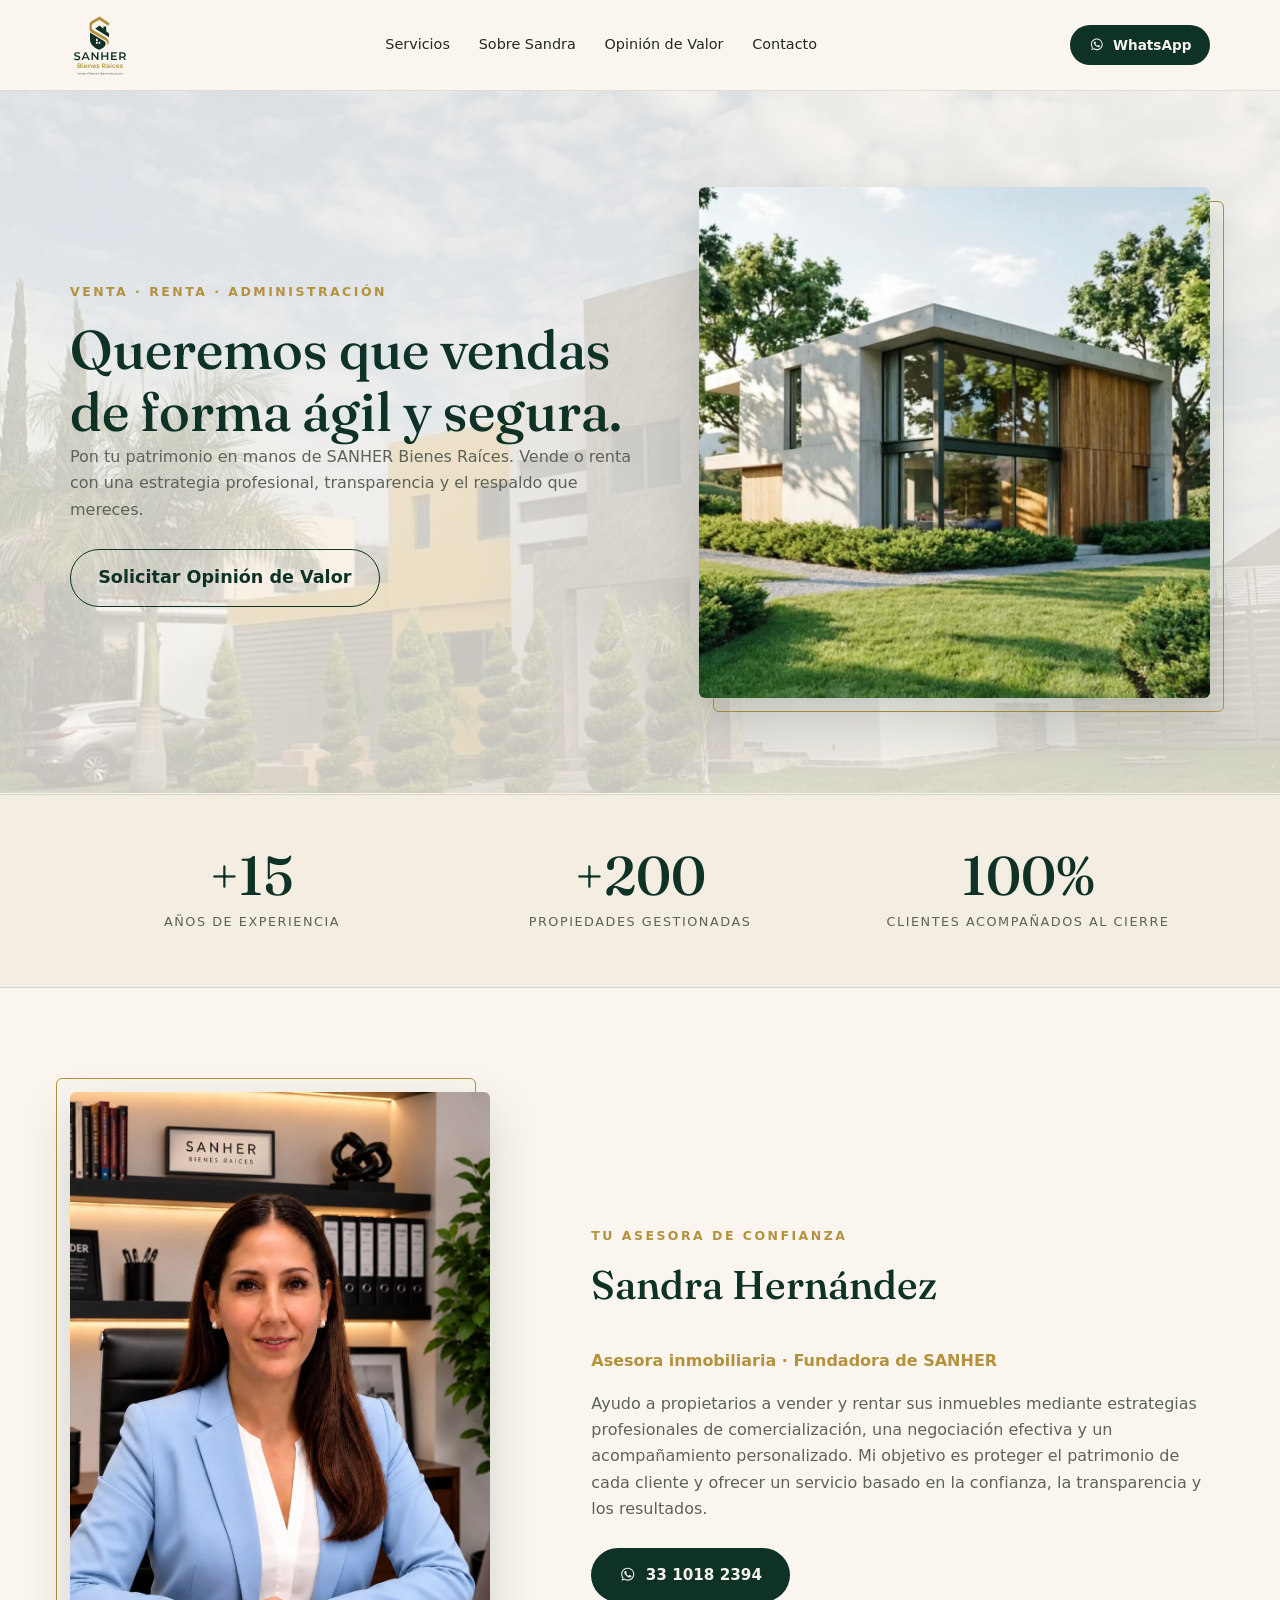
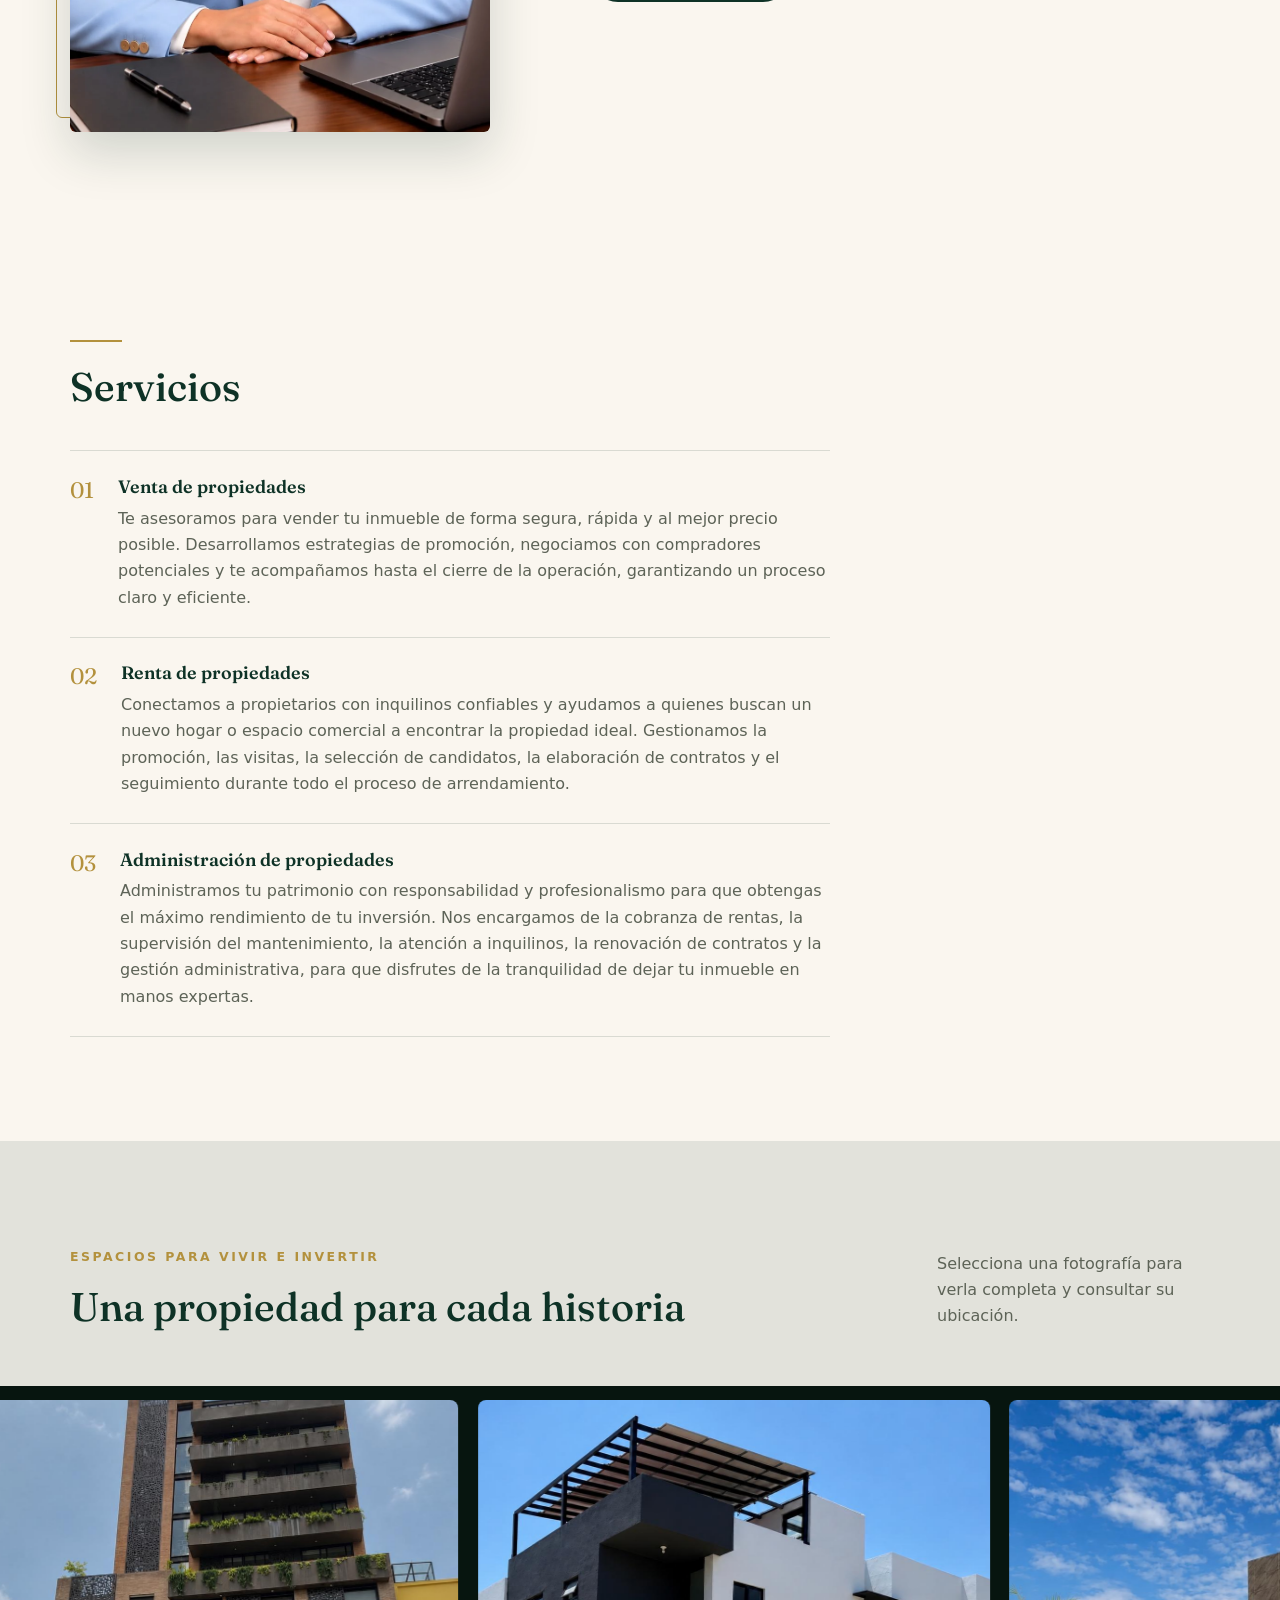
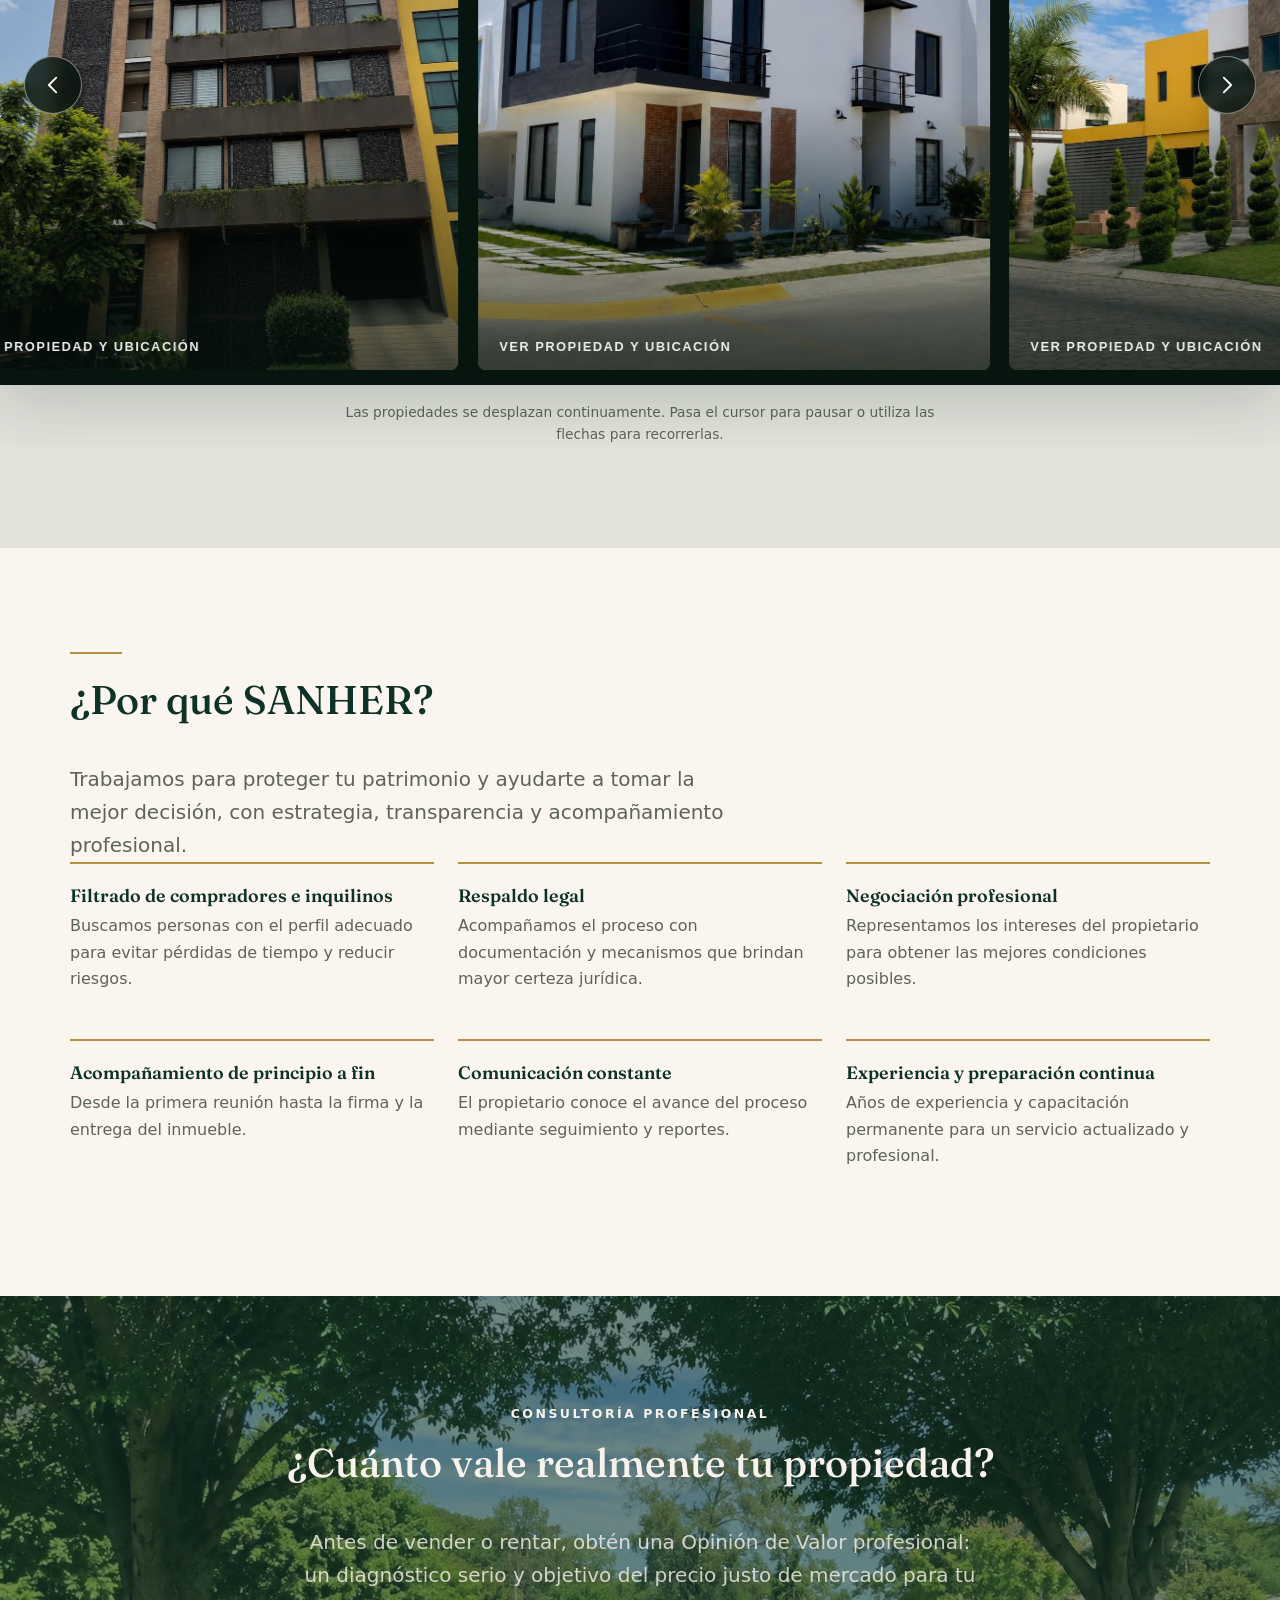
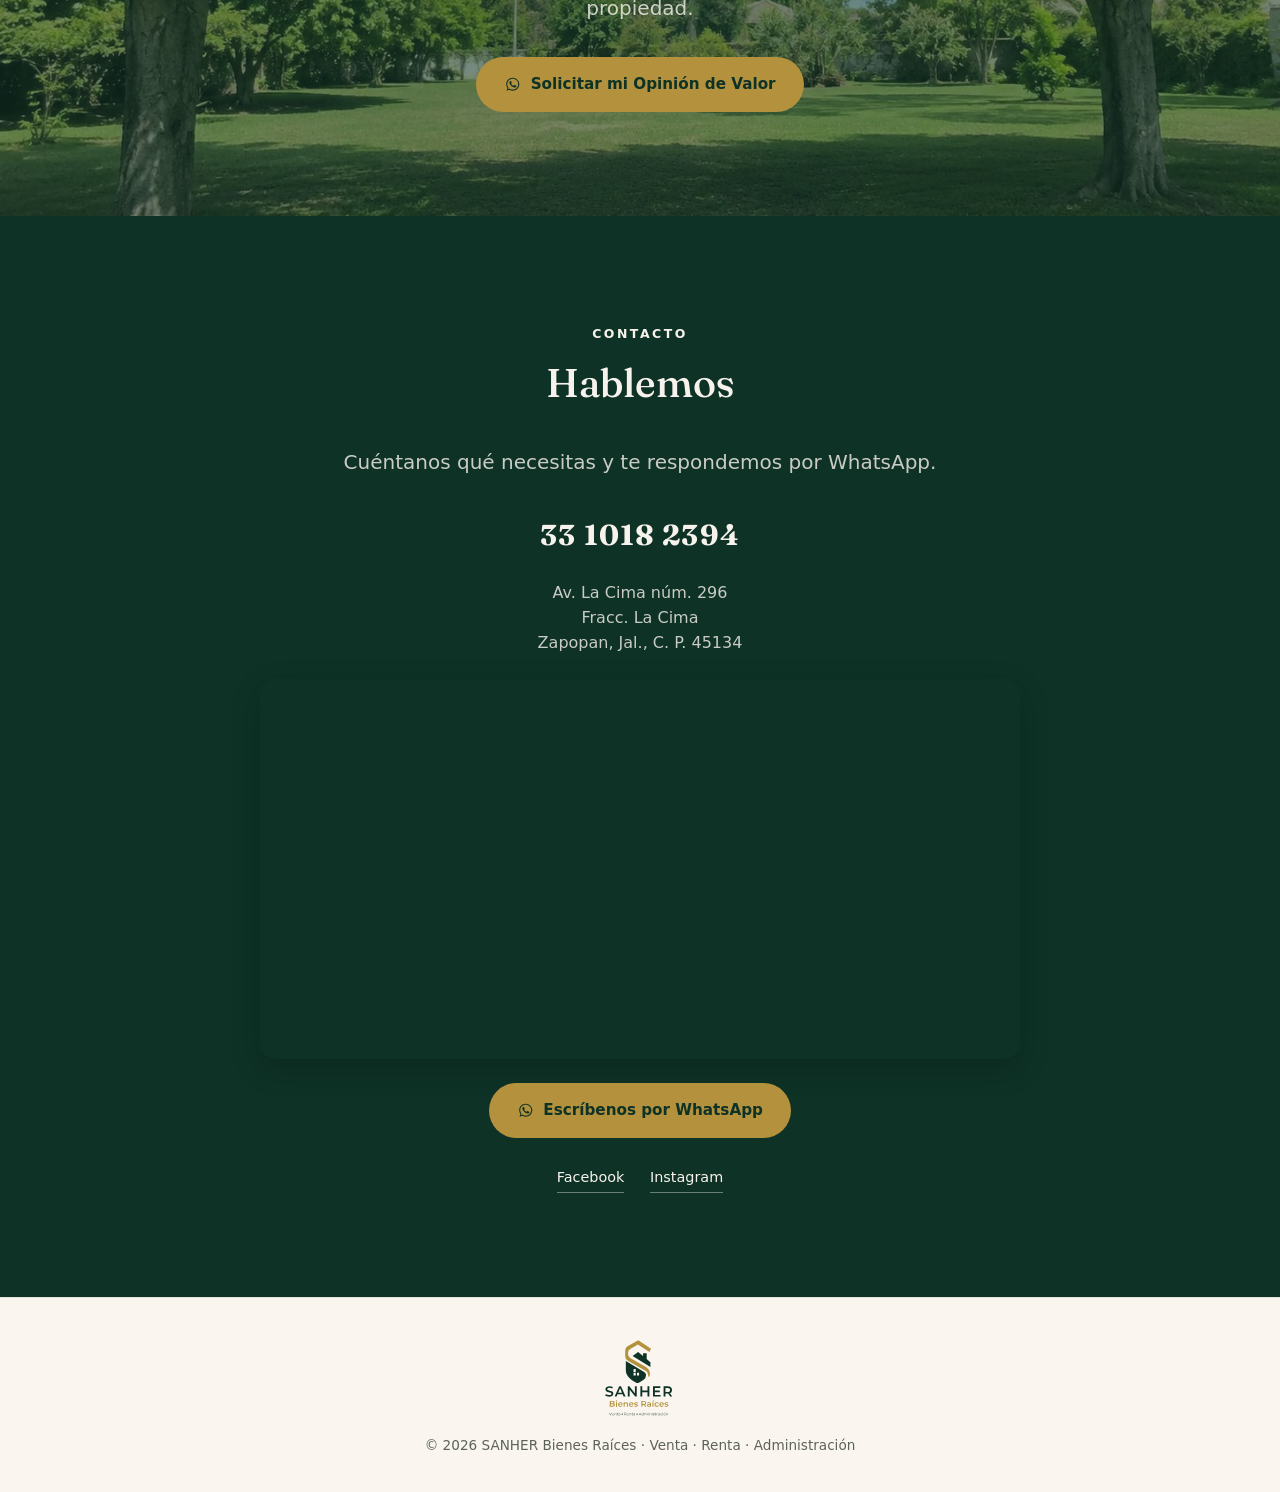
==== commit 2aca7877: "Hacer el visor de propiedades a pantalla completa en móvil" ====
--- a/galeria.html
+++ b/galeria.html
@@ -35,7 +35,7 @@
 .galeria-modal__flecha--anterior{left:1rem}.galeria-modal__flecha--siguiente{right:1rem}
 body.galeria-abierta{overflow:hidden}
 @media(max-width:900px){.prop-carrusel__slide{flex-basis:68vw}.prop-carrusel__abrir{height:clamp(350px,74vw,560px)}.galeria-modal__panel{grid-template-columns:1fr;max-height:94vh;overflow:auto}.galeria-modal__media{min-height:52vh}.galeria-modal__media img{max-height:62vh}.galeria-modal__info{padding:1.6rem}.galeria-modal__cerrar{position:fixed}}
-@media(max-width:600px){.prop-carrusel__pista{padding:.65rem}.prop-carrusel__slide{flex-basis:82vw}.prop-carrusel__abrir{height:clamp(370px,112vw,540px)}.prop-carrusel__flecha{top:auto;bottom:1.2rem;translate:0}.prop-carrusel__flecha--anterior{left:auto;right:4.8rem}.prop-carrusel__flecha--siguiente{right:1rem}.galeria-modal{width:calc(100% - 1rem)}.galeria-modal__media{min-height:45vh}.galeria-modal__flecha{width:44px;height:44px}.galeria-modal__flecha--anterior{left:.5rem}.galeria-modal__flecha--siguiente{right:.5rem}}
+@media(max-width:600px){.prop-carrusel__pista{padding:.65rem}.prop-carrusel__slide{flex-basis:82vw}.prop-carrusel__abrir{height:clamp(370px,112vw,540px)}.prop-carrusel__flecha{top:auto;bottom:1.2rem;translate:0}.prop-carrusel__flecha--anterior{left:auto;right:4.8rem}.prop-carrusel__flecha--siguiente{right:1rem}.galeria-modal{inset:0;width:100vw;height:100vh;height:100dvh;max-width:none;max-height:none;margin:0;border-radius:0;box-sizing:border-box}.galeria-modal__panel{height:100vh;height:100dvh;min-height:100vh;min-height:100dvh;max-height:none;grid-template-columns:1fr;grid-template-rows:minmax(0,1fr) auto;overflow:hidden}.galeria-modal__media{min-height:0;height:100%;overflow:hidden}.galeria-modal__media img{width:100%;height:100%;max-height:none;object-fit:contain}.galeria-modal__info{padding:1rem 1.25rem calc(1rem + env(safe-area-inset-bottom));background:var(--fondo-tarjeta)}.galeria-modal__info h3{font-size:1.25rem;margin-bottom:.7rem}.galeria-modal__ubicacion{font-size:.95rem}.galeria-modal__nota{font-size:.78rem;margin-top:.4rem}.galeria-modal__cerrar{position:fixed;top:calc(.65rem + env(safe-area-inset-top));right:calc(.65rem + env(safe-area-inset-right));width:44px;height:44px}.galeria-modal__flecha{top:50%;bottom:auto;translate:0 -50%;width:44px;height:44px}.galeria-modal__flecha--anterior{left:calc(.5rem + env(safe-area-inset-left))}.galeria-modal__flecha--siguiente{right:calc(.5rem + env(safe-area-inset-right))}}
 @media(prefers-reduced-motion:reduce){.prop-carrusel__abrir img,.prop-carrusel__rotulo{transition:none}}
 </style></head> <body>  <header class="fr-header" id="inicio" data-astro-cid-ue7ehvbg> <div class="contenedor fr-header__inner" data-astro-cid-ue7ehvbg> <a class="marca" href="#inicio" aria-label="SANHER Bienes Raíces"> <img class="marca__logo" src="./img/logo-sanher.svg" alt="SANHER Bienes Raíces" width="254" height="277"> </a> <nav class="fr-nav" aria-label="Secciones" data-astro-cid-ue7ehvbg> <a href="#servicios" data-astro-cid-ue7ehvbg>Servicios</a> <a href="#sandra" data-astro-cid-ue7ehvbg>Sobre Sandra</a> <a href="#opinion-valor" data-astro-cid-ue7ehvbg>Opinión de Valor</a> <a href="#contacto" data-astro-cid-ue7ehvbg>Contacto</a> </nav> <a class="boton boton--primario" href="https://wa.me/523310182394?text=Hola%2C%20vi%20la%20p%C3%A1gina%20de%20SANHER%20y%20me%20gustar%C3%ADa%20recibir%20m%C3%A1s%20informaci%C3%B3n." target="_blank" rel="noopener" data-astro-cid-ue7ehvbg> <svg class="icono-ws" viewBox="0 0 32 32" aria-hidden="true"> <path d="M16 3C9.4 3 4 8.3 4 14.9c0 2.6.8 5 2.3 7L4.7 27l5.3-1.7c1.9 1.2 4 1.8 6 1.8 6.6 0 12-5.3 12-11.9S22.6 3 16 3Zm0 21.8c-1.9 0-3.7-.6-5.3-1.6l-.4-.2-3.1 1 1-3-.3-.4a9.6 9.6 0 0 1-1.9-5.7c0-5.4 4.5-9.8 10-9.8s10 4.4 10 9.8-4.5 9.9-10 9.9Zm5.5-7.4c-.3-.2-1.8-.9-2-1-.3-.1-.5-.2-.7.1-.2.3-.8 1-1 1.2-.2.2-.4.2-.7.1a8.1 8.1 0 0 1-4-3.5c-.3-.5.3-.5.9-1.7.1-.2 0-.4 0-.6l-.9-2.2c-.2-.6-.5-.5-.7-.5h-.6c-.2 0-.5.1-.8.4-.3.3-1.1 1-1.1 2.6s1.1 3 1.3 3.2c.2.2 2.2 3.4 5.4 4.7 2 .9 2.8 1 3.8.8.6-.1 1.8-.7 2-1.4.3-.7.3-1.3.2-1.4l-1-.8Z"></path> </svg>
 WhatsApp
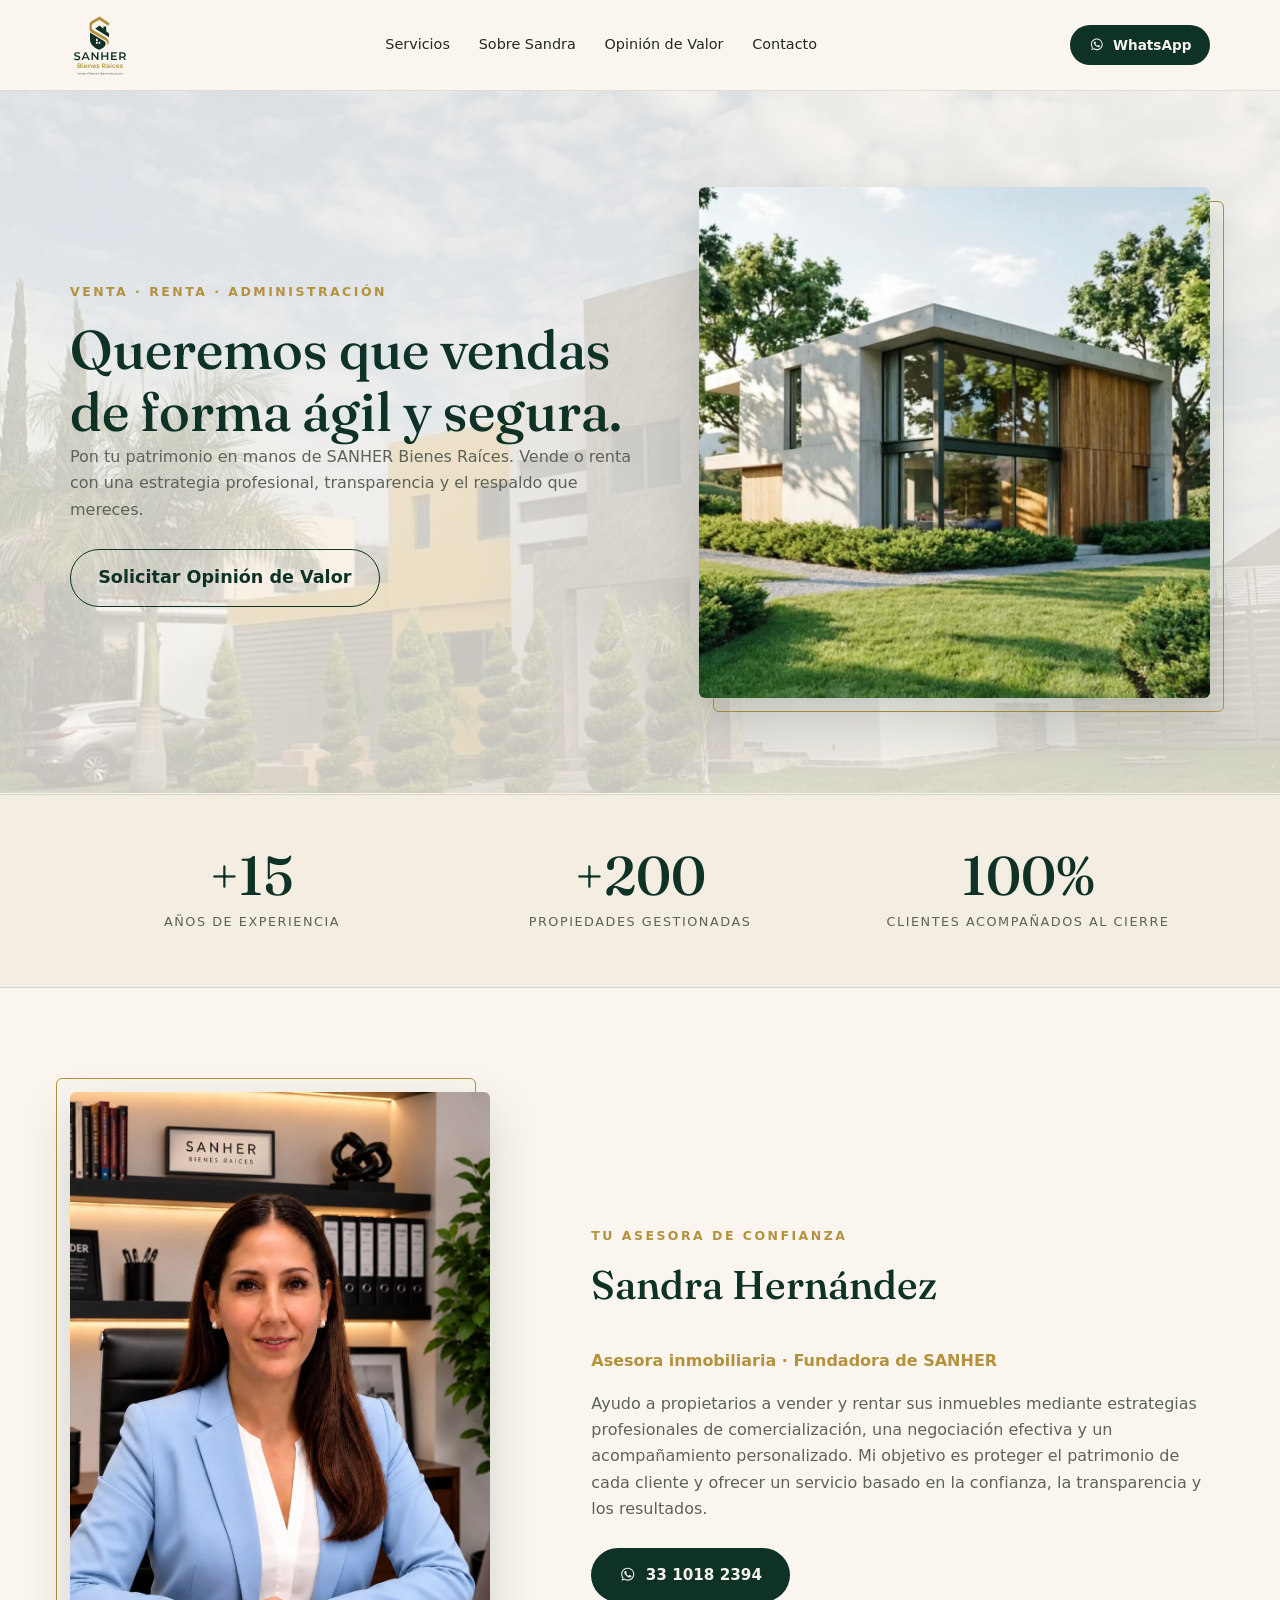
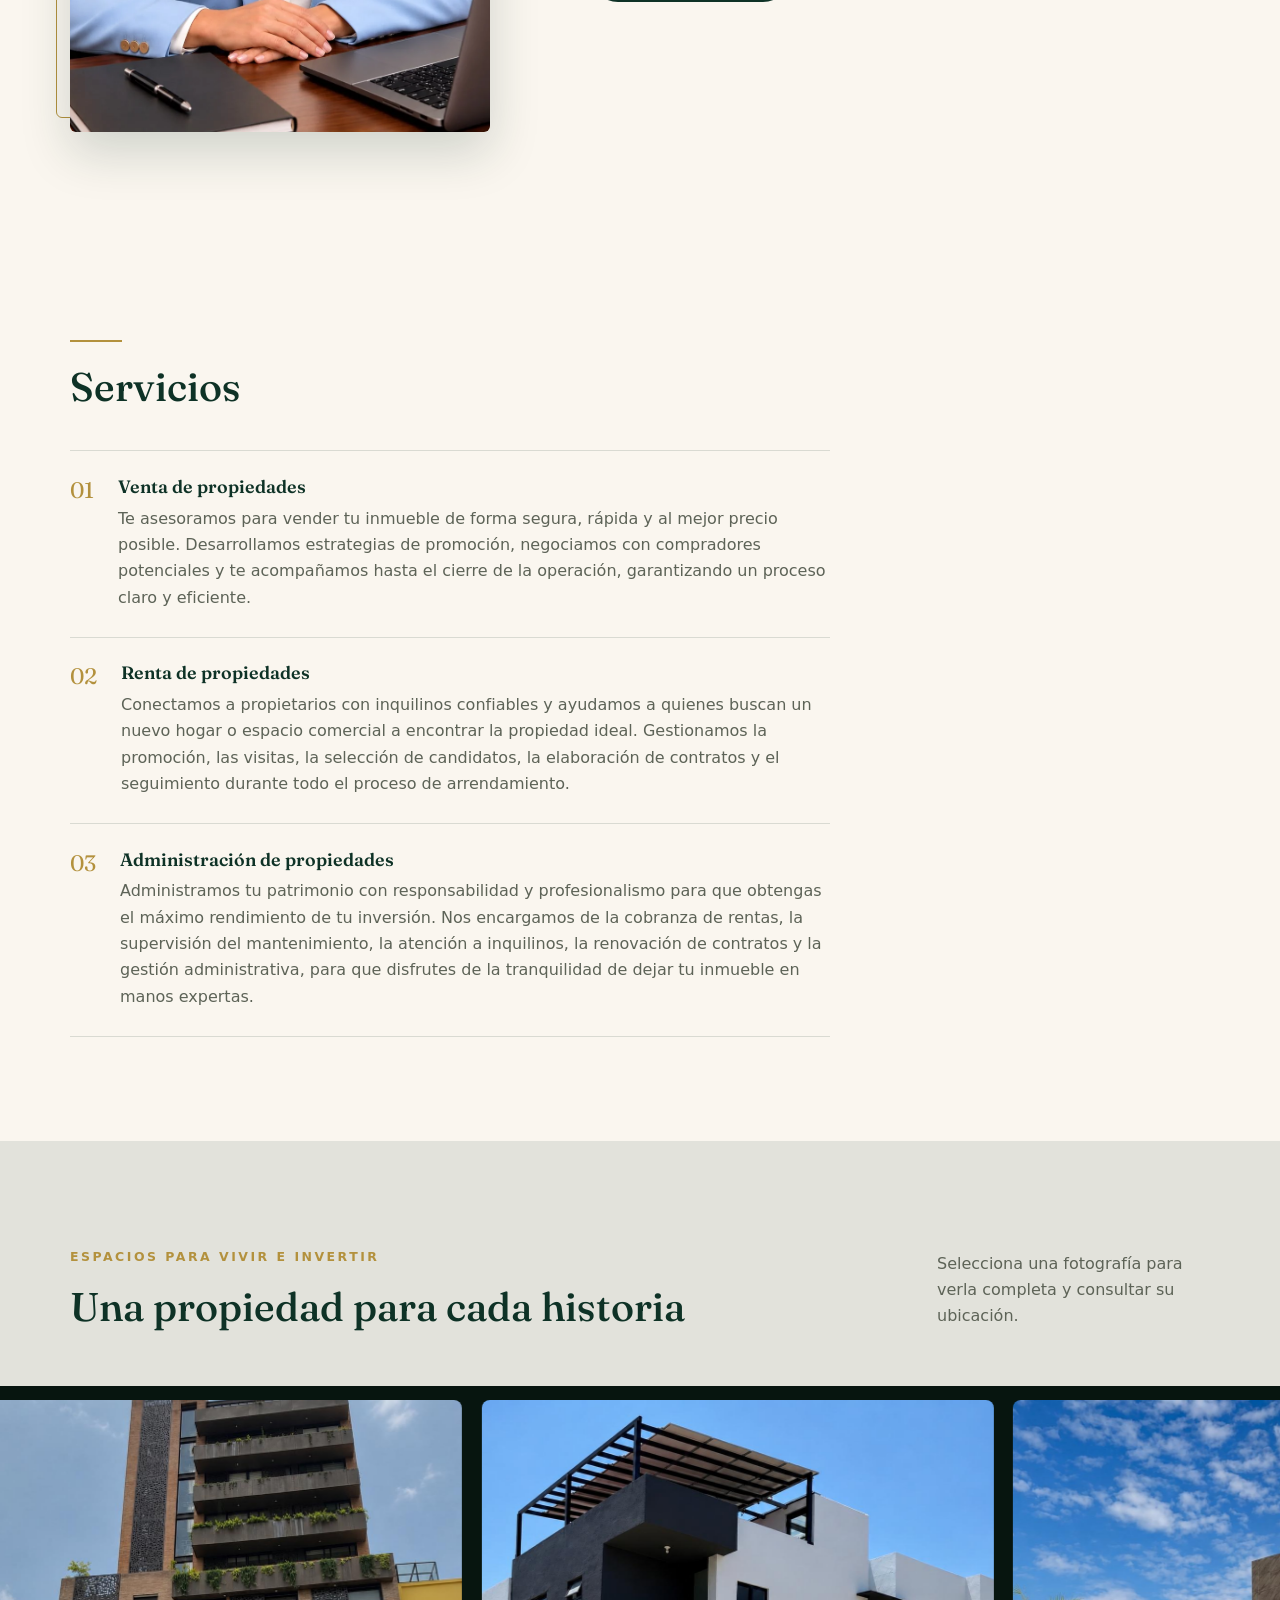
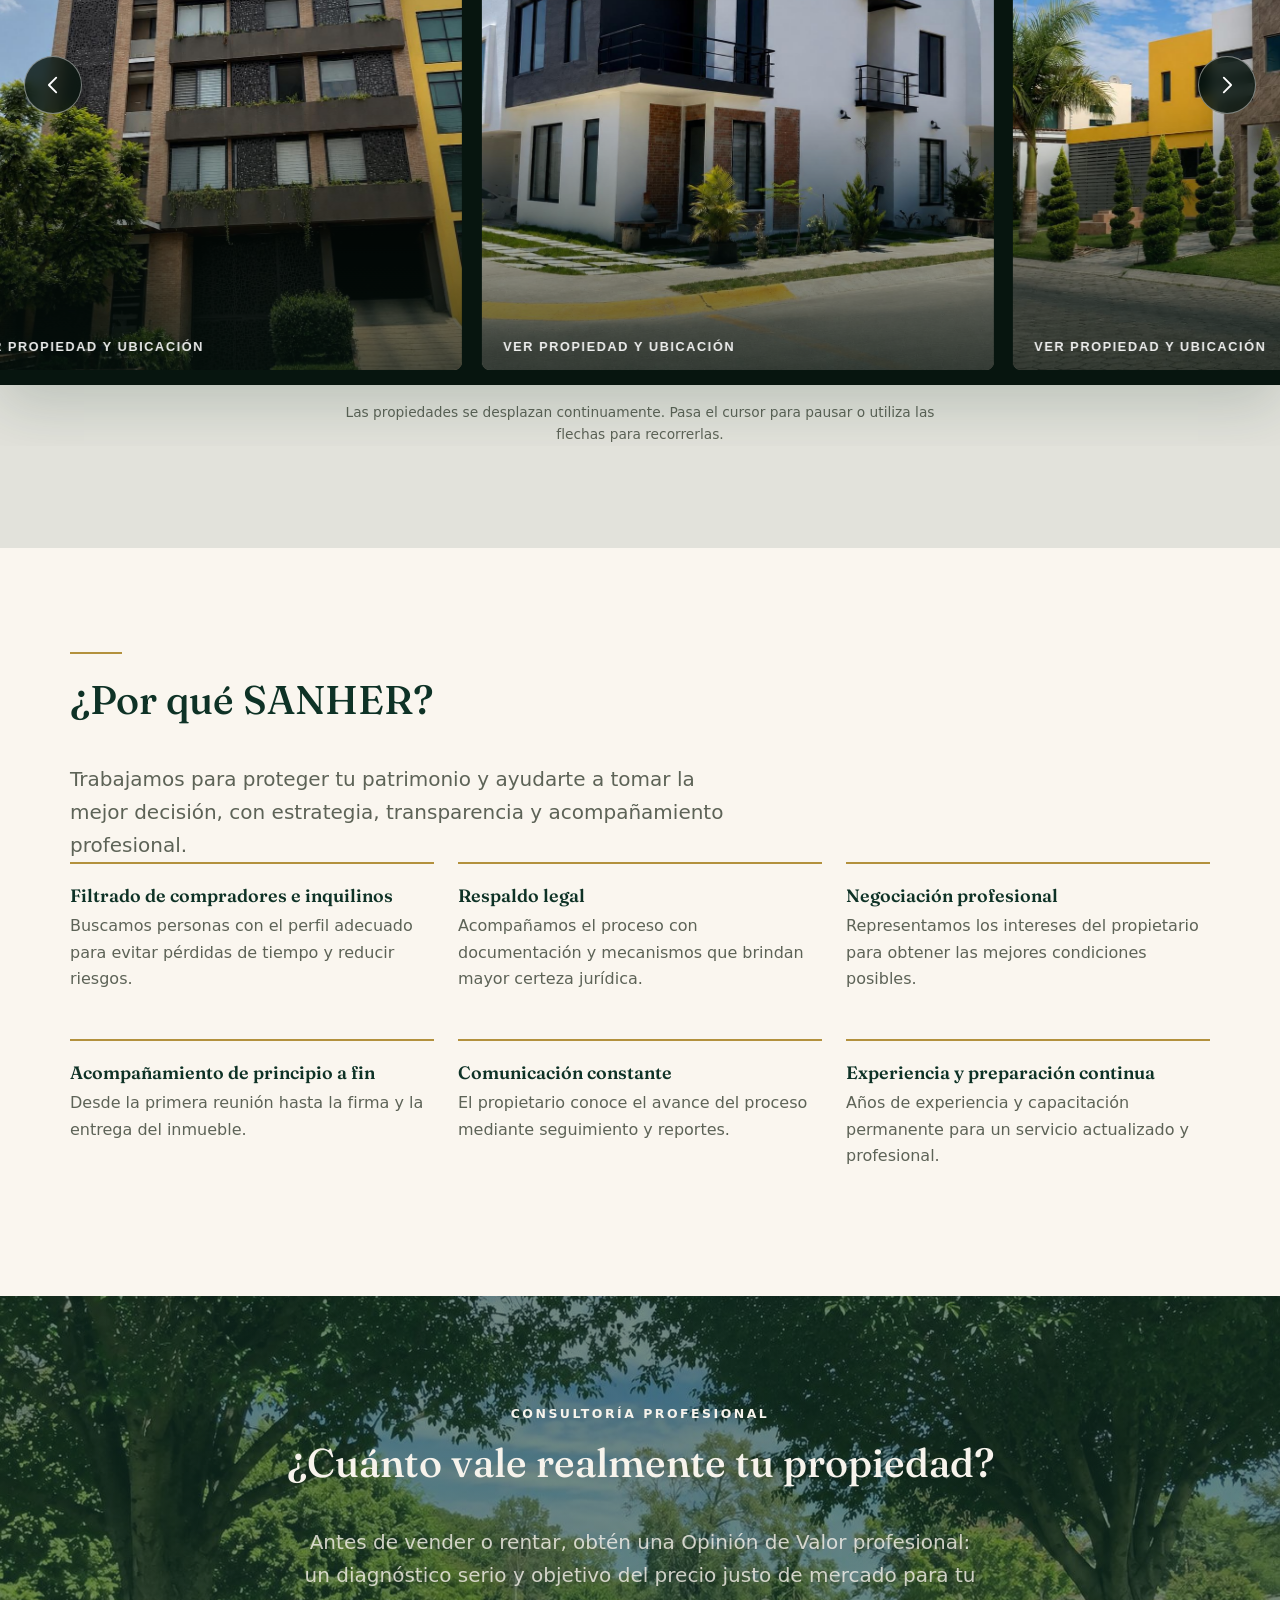
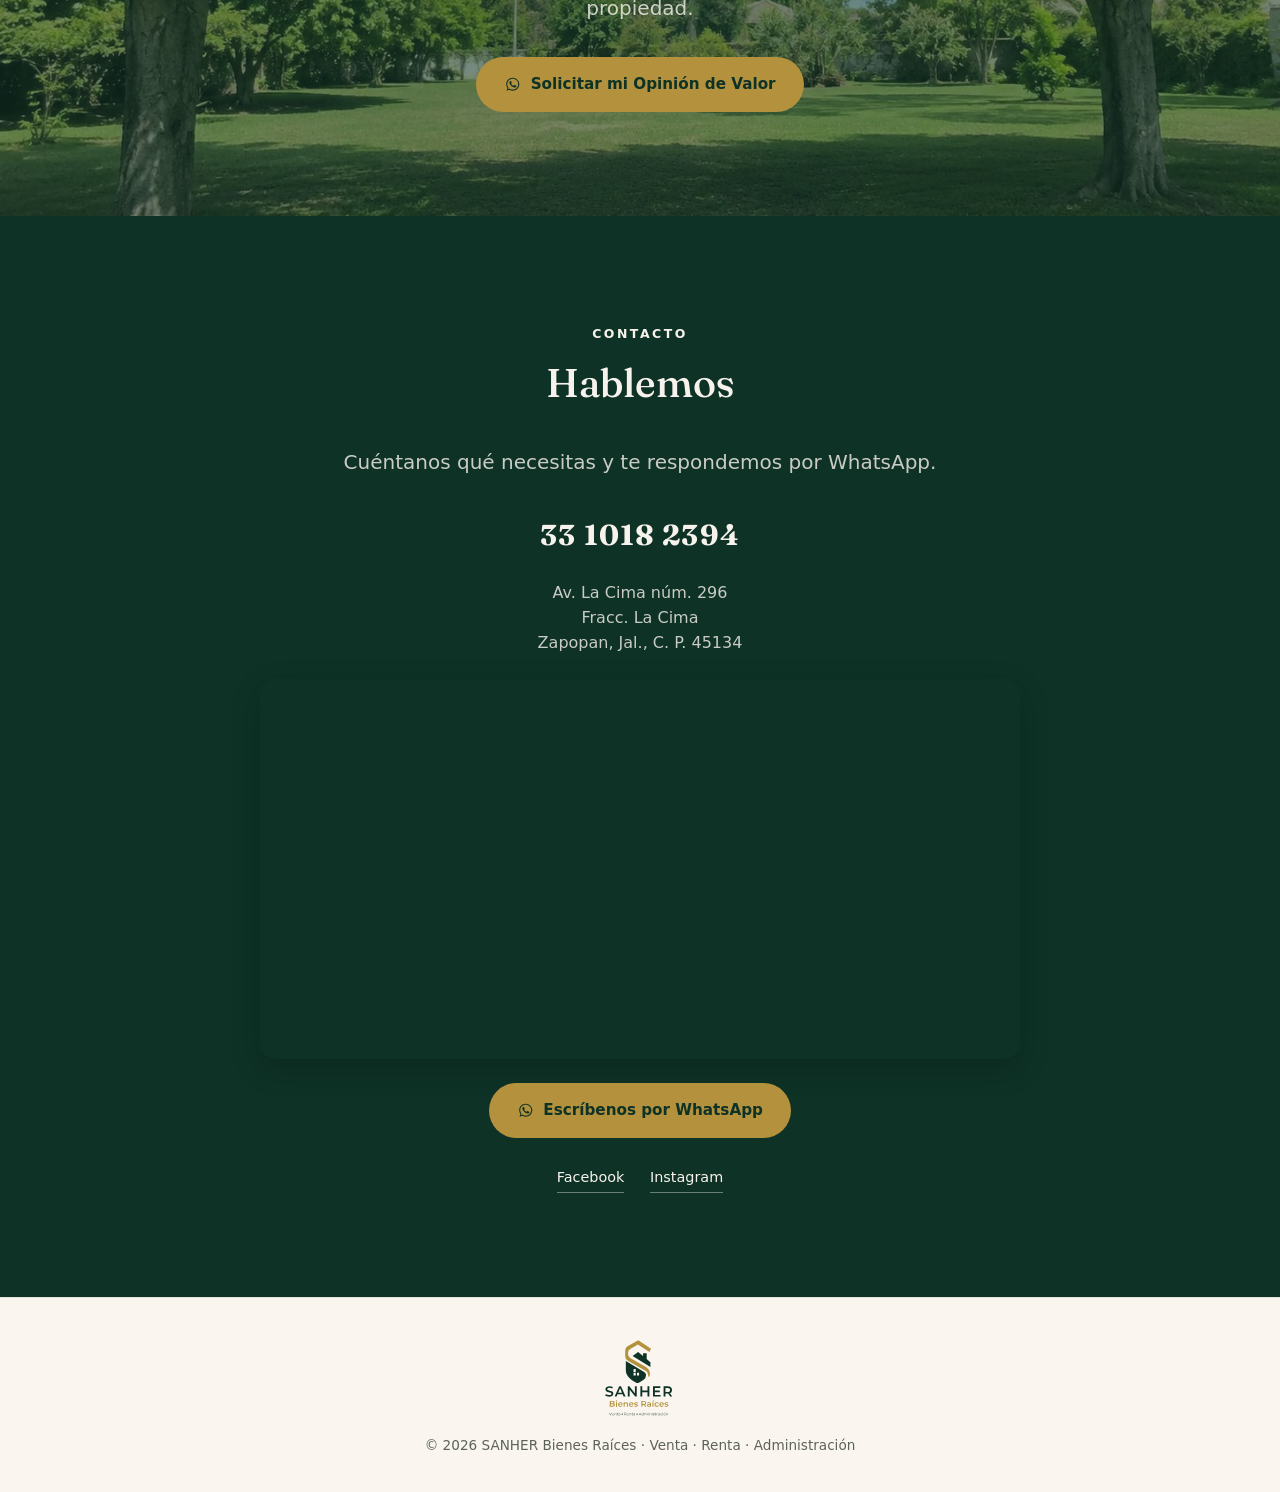
==== commit c7665871: "Agregar ubicaciones a las propiedades del carrusel" ====
--- a/galeria.html
+++ b/galeria.html
@@ -26,7 +26,7 @@
 .galeria-modal__info{display:flex;flex-direction:column;justify-content:center;padding:clamp(2rem,5vw,3.5rem)}
 .galeria-modal__info h3{font-size:clamp(1.5rem,3vw,2.15rem);margin-bottom:1.4rem}
 .galeria-modal__ubicacion{display:flex;align-items:flex-start;gap:.8rem;font-size:1.05rem;line-height:1.5;color:var(--verde);font-weight:600}
-.galeria-modal__ubicacion svg{width:1.5rem;height:1.5rem;flex:none;fill:var(--dorado)}
+.galeria-modal__ubicacion svg{width:1.5rem;height:1.5rem;flex:none;fill:var(--dorado)}.galeria-modal__ubicacion span{white-space:pre-line}
 .galeria-modal__nota{font-size:.88rem;margin-top:.75rem}
 .galeria-modal__cerrar{position:absolute;z-index:6;top:.85rem;right:.85rem;width:46px;height:46px;border:0;border-radius:50%;background:#fff;color:var(--verde);font-size:1.9rem;line-height:1;cursor:pointer;box-shadow:0 4px 18px #0005}
 .galeria-modal__cerrar:hover,.galeria-modal__cerrar:focus-visible{background:var(--dorado);outline:none}
@@ -39,8 +39,11 @@
 @media(prefers-reduced-motion:reduce){.prop-carrusel__abrir img,.prop-carrusel__rotulo{transition:none}}
 </style></head> <body>  <header class="fr-header" id="inicio" data-astro-cid-ue7ehvbg> <div class="contenedor fr-header__inner" data-astro-cid-ue7ehvbg> <a class="marca" href="#inicio" aria-label="SANHER Bienes Raíces"> <img class="marca__logo" src="./img/logo-sanher.svg" alt="SANHER Bienes Raíces" width="254" height="277"> </a> <nav class="fr-nav" aria-label="Secciones" data-astro-cid-ue7ehvbg> <a href="#servicios" data-astro-cid-ue7ehvbg>Servicios</a> <a href="#sandra" data-astro-cid-ue7ehvbg>Sobre Sandra</a> <a href="#opinion-valor" data-astro-cid-ue7ehvbg>Opinión de Valor</a> <a href="#contacto" data-astro-cid-ue7ehvbg>Contacto</a> </nav> <a class="boton boton--primario" href="https://wa.me/523310182394?text=Hola%2C%20vi%20la%20p%C3%A1gina%20de%20SANHER%20y%20me%20gustar%C3%ADa%20recibir%20m%C3%A1s%20informaci%C3%B3n." target="_blank" rel="noopener" data-astro-cid-ue7ehvbg> <svg class="icono-ws" viewBox="0 0 32 32" aria-hidden="true"> <path d="M16 3C9.4 3 4 8.3 4 14.9c0 2.6.8 5 2.3 7L4.7 27l5.3-1.7c1.9 1.2 4 1.8 6 1.8 6.6 0 12-5.3 12-11.9S22.6 3 16 3Zm0 21.8c-1.9 0-3.7-.6-5.3-1.6l-.4-.2-3.1 1 1-3-.3-.4a9.6 9.6 0 0 1-1.9-5.7c0-5.4 4.5-9.8 10-9.8s10 4.4 10 9.8-4.5 9.9-10 9.9Zm5.5-7.4c-.3-.2-1.8-.9-2-1-.3-.1-.5-.2-.7.1-.2.3-.8 1-1 1.2-.2.2-.4.2-.7.1a8.1 8.1 0 0 1-4-3.5c-.3-.5.3-.5.9-1.7.1-.2 0-.4 0-.6l-.9-2.2c-.2-.6-.5-.5-.7-.5h-.6c-.2 0-.5.1-.8.4-.3.3-1.1 1-1.1 2.6s1.1 3 1.3 3.2c.2.2 2.2 3.4 5.4 4.7 2 .9 2.8 1 3.8.8.6-.1 1.8-.7 2-1.4.3-.7.3-1.3.2-1.4l-1-.8Z"></path> </svg>
 WhatsApp
-</a> </div> </header> <main data-astro-cid-ue7ehvbg> <section class="fr-hero" data-astro-cid-ue7ehvbg> <video class="fr-hero__video" autoplay muted loop playsinline preload="metadata" poster="./img/fondos/bg-hero.jpg" aria-hidden="true" data-astro-cid-ue7ehvbg> <source src="./video/hero-sanher.mp4" type="video/mp4" data-astro-cid-ue7ehvbg> </video> <div class="contenedor fr-hero__grid" data-astro-cid-ue7ehvbg> <div class="fr-hero__texto" data-astro-cid-ue7ehvbg> <span class="antetitulo" data-astro-cid-ue7ehvbg>Venta · Renta · Administración</span> <h1 data-astro-cid-ue7ehvbg>Queremos que vendas de forma ágil y segura.</h1> <p data-astro-cid-ue7ehvbg>Pon tu patrimonio en manos de SANHER Bienes Raíces. Vende o renta con una estrategia profesional, transparencia y el respaldo que mereces.</p> <div class="fr-acciones" data-astro-cid-ue7ehvbg>  <a class="boton boton--secundario" href="#opinion-valor" style="font-size:1.1rem" data-astro-cid-ue7ehvbg>Solicitar Opinión de Valor</a> </div> </div> <figure class="fr-hero__foto" data-astro-cid-ue7ehvbg> <img src="./img/fondos/casa-minimalista-hero.jpeg" alt="Casa contemporánea de estilo minimalista" width="1289" height="1287" style="width:100%;height:auto;aspect-ratio:1289 / 1287;object-fit:contain;object-position:center" data-astro-cid-ue7ehvbg> </figure> </div> </section> <section class="fr-metricas" data-astro-cid-ue7ehvbg> <div class="contenedor revelar fr-metricas__grid" data-astro-cid-ue7ehvbg> <div class="fr-metrica" data-astro-cid-ue7ehvbg> <span class="fr-metrica__num" data-astro-cid-ue7ehvbg>+15</span> <span class="fr-metrica__label" data-astro-cid-ue7ehvbg>Años de experiencia</span> </div><div class="fr-metrica" data-astro-cid-ue7ehvbg> <span class="fr-metrica__num" data-astro-cid-ue7ehvbg>+200</span> <span class="fr-metrica__label" data-astro-cid-ue7ehvbg>Propiedades gestionadas</span> </div><div class="fr-metrica" data-astro-cid-ue7ehvbg> <span class="fr-metrica__num" data-astro-cid-ue7ehvbg>100%</span> <span class="fr-metrica__label" data-astro-cid-ue7ehvbg>Clientes acompañados al cierre</span> </div> </div> </section> <section class="seccion fr-sandra" id="sandra" data-astro-cid-ue7ehvbg> <div class="contenedor revelar fr-sandra__grid" data-astro-cid-ue7ehvbg> <figure class="fr-sandra__foto" data-astro-cid-ue7ehvbg> <img src="./img/perfil/sandra-blazer-azul.webp" alt="Sandra Hernández, asesora inmobiliaria y fundadora de SANHER" width="520" height="640" loading="lazy" data-astro-cid-ue7ehvbg> </figure> <div class="fr-sandra__texto" data-astro-cid-ue7ehvbg> <span class="antetitulo" data-astro-cid-ue7ehvbg>Tu asesora de confianza</span> <h2 data-astro-cid-ue7ehvbg>Sandra Hernández</h2> <p class="fr-sandra__rol" data-astro-cid-ue7ehvbg>Asesora inmobiliaria · Fundadora de SANHER</p> <p data-astro-cid-ue7ehvbg>Ayudo a propietarios a vender y rentar sus inmuebles mediante estrategias profesionales de comercialización, una negociación efectiva y un acompañamiento personalizado. Mi objetivo es proteger el patrimonio de cada cliente y ofrecer un servicio basado en la confianza, la transparencia y los resultados.</p> <div class="fr-acciones" data-astro-cid-ue7ehvbg> <a class="boton boton--primario" href="https://wa.me/523310182394?text=Hola%2C%20vi%20la%20p%C3%A1gina%20de%20SANHER%20y%20me%20gustar%C3%ADa%20recibir%20m%C3%A1s%20informaci%C3%B3n." target="_blank" rel="noopener" data-astro-cid-ue7ehvbg> <svg class="icono-ws" viewBox="0 0 32 32" aria-hidden="true"> <path d="M16 3C9.4 3 4 8.3 4 14.9c0 2.6.8 5 2.3 7L4.7 27l5.3-1.7c1.9 1.2 4 1.8 6 1.8 6.6 0 12-5.3 12-11.9S22.6 3 16 3Zm0 21.8c-1.9 0-3.7-.6-5.3-1.6l-.4-.2-3.1 1 1-3-.3-.4a9.6 9.6 0 0 1-1.9-5.7c0-5.4 4.5-9.8 10-9.8s10 4.4 10 9.8-4.5 9.9-10 9.9Zm5.5-7.4c-.3-.2-1.8-.9-2-1-.3-.1-.5-.2-.7.1-.2.3-.8 1-1 1.2-.2.2-.4.2-.7.1a8.1 8.1 0 0 1-4-3.5c-.3-.5.3-.5.9-1.7.1-.2 0-.4 0-.6l-.9-2.2c-.2-.6-.5-.5-.7-.5h-.6c-.2 0-.5.1-.8.4-.3.3-1.1 1-1.1 2.6s1.1 3 1.3 3.2c.2.2 2.2 3.4 5.4 4.7 2 .9 2.8 1 3.8.8.6-.1 1.8-.7 2-1.4.3-.7.3-1.3.2-1.4l-1-.8Z"></path> </svg> 33 1018 2394 </a> </div> </div> </div> </section> <section class="seccion fr-servicios" id="servicios" data-astro-cid-ue7ehvbg> <div class="contenedor revelar" data-astro-cid-ue7ehvbg> <hr class="separador" data-astro-cid-ue7ehvbg> <h2 data-astro-cid-ue7ehvbg>Servicios</h2> <ol class="fr-lista" data-astro-cid-ue7ehvbg> <li class="fr-lista__item" data-astro-cid-ue7ehvbg> <span class="fr-lista__num" data-astro-cid-ue7ehvbg>01</span> <div data-astro-cid-ue7ehvbg> <h3 data-astro-cid-ue7ehvbg>Venta de propiedades</h3> <p data-astro-cid-ue7ehvbg>Te asesoramos para vender tu inmueble de forma segura, rápida y al mejor precio posible. Desarrollamos estrategias de promoción, negociamos con compradores potenciales y te acompañamos hasta el cierre de la operación, garantizando un proceso claro y eficiente.</p> </div> </li><li class="fr-lista__item" data-astro-cid-ue7ehvbg> <span class="fr-lista__num" data-astro-cid-ue7ehvbg>02</span> <div data-astro-cid-ue7ehvbg> <h3 data-astro-cid-ue7ehvbg>Renta de propiedades</h3> <p data-astro-cid-ue7ehvbg>Conectamos a propietarios con inquilinos confiables y ayudamos a quienes buscan un nuevo hogar o espacio comercial a encontrar la propiedad ideal. Gestionamos la promoción, las visitas, la selección de candidatos, la elaboración de contratos y el seguimiento durante todo el proceso de arrendamiento.</p> </div> </li><li class="fr-lista__item" data-astro-cid-ue7ehvbg> <span class="fr-lista__num" data-astro-cid-ue7ehvbg>03</span> <div data-astro-cid-ue7ehvbg> <h3 data-astro-cid-ue7ehvbg>Administración de propiedades</h3> <p data-astro-cid-ue7ehvbg>Administramos tu patrimonio con responsabilidad y profesionalismo para que obtengas el máximo rendimiento de tu inversión. Nos encargamos de la cobranza de rentas, la supervisión del mantenimiento, la atención a inquilinos, la renovación de contratos y la gestión administrativa, para que disfrutes de la tranquilidad de dejar tu inmueble en manos expertas.</p> </div> </li> </ol> </div> </section> <section class="seccion fr-propiedades sanher-galeria" aria-labelledby="propiedades-titulo" data-astro-cid-ue7ehvbg><div class="contenedor revelar" data-astro-cid-ue7ehvbg><div class="fr-propiedades__encabezado" data-astro-cid-ue7ehvbg><div data-astro-cid-ue7ehvbg><span class="antetitulo" data-astro-cid-ue7ehvbg>Espacios para vivir e invertir</span><h2 id="propiedades-titulo" data-astro-cid-ue7ehvbg>Una propiedad para cada historia</h2></div><p data-astro-cid-ue7ehvbg>Selecciona una fotografía para verla completa y consultar su ubicación.</p></div></div><div class="prop-carrusel" data-prop-carrusel role="region" aria-roledescription="carrusel" aria-label="Propiedades destacadas en movimiento continuo"><div class="prop-carrusel__ventana" data-carrusel-ventana><div class="prop-carrusel__pista" data-carrusel-pista><article class="prop-carrusel__slide" data-carrusel-slide data-propiedad="0"><button class="prop-carrusel__abrir" type="button" data-abrir-propiedad="0" aria-label="Abrir detalles de esta propiedad"><img src="./img/galeria/propiedad-01.jpeg" alt="Fachada de edificio residencial contemporáneo" loading="eager" decoding="async"><span class="prop-carrusel__velo" aria-hidden="true"></span><span class="prop-carrusel__rotulo">Ver propiedad y ubicación</span></button></article><article class="prop-carrusel__slide" data-carrusel-slide data-propiedad="1"><button class="prop-carrusel__abrir" type="button" data-abrir-propiedad="1" aria-label="Abrir detalles de esta propiedad"><img src="./img/galeria/propiedad-02.jpeg" alt="Casa moderna en blanco y negro" loading="eager" decoding="async"><span class="prop-carrusel__velo" aria-hidden="true"></span><span class="prop-carrusel__rotulo">Ver propiedad y ubicación</span></button></article><article class="prop-carrusel__slide" data-carrusel-slide data-propiedad="2"><button class="prop-carrusel__abrir" type="button" data-abrir-propiedad="2" aria-label="Abrir detalles de esta propiedad"><img src="./img/galeria/propiedad-03.jpeg" alt="Casa contemporánea con detalles amarillos" loading="eager" decoding="async"><span class="prop-carrusel__velo" aria-hidden="true"></span><span class="prop-carrusel__rotulo">Ver propiedad y ubicación</span></button></article><article class="prop-carrusel__slide" data-carrusel-slide data-propiedad="3"><button class="prop-carrusel__abrir" type="button" data-abrir-propiedad="3" aria-label="Abrir detalles de esta propiedad"><img src="./img/galeria/propiedad-04.jpeg" alt="Local comercial con amplios ventanales" loading="lazy" decoding="async"><span class="prop-carrusel__velo" aria-hidden="true"></span><span class="prop-carrusel__rotulo">Ver propiedad y ubicación</span></button></article><article class="prop-carrusel__slide" data-carrusel-slide data-propiedad="4"><button class="prop-carrusel__abrir" type="button" data-abrir-propiedad="4" aria-label="Abrir detalles de esta propiedad"><img src="./img/galeria/propiedad-05.jpeg" alt="Terreno arbolado" loading="lazy" decoding="async"><span class="prop-carrusel__velo" aria-hidden="true"></span><span class="prop-carrusel__rotulo">Ver propiedad y ubicación</span></button></article><article class="prop-carrusel__slide" data-carrusel-slide data-propiedad="5"><button class="prop-carrusel__abrir" type="button" data-abrir-propiedad="5" aria-label="Abrir detalles de esta propiedad"><img src="./img/galeria/propiedad-06.jpeg" alt="Casa con fachada naranja" loading="lazy" decoding="async"><span class="prop-carrusel__velo" aria-hidden="true"></span><span class="prop-carrusel__rotulo">Ver propiedad y ubicación</span></button></article><article class="prop-carrusel__slide" data-carrusel-slide data-propiedad="6"><button class="prop-carrusel__abrir" type="button" data-abrir-propiedad="6" aria-label="Abrir detalles de esta propiedad"><img src="./img/galeria/propiedad-07.jpeg" alt="Edificio de departamentos contemporáneo" loading="lazy" decoding="async"><span class="prop-carrusel__velo" aria-hidden="true"></span><span class="prop-carrusel__rotulo">Ver propiedad y ubicación</span></button></article><article class="prop-carrusel__slide" data-carrusel-slide data-propiedad="7"><button class="prop-carrusel__abrir" type="button" data-abrir-propiedad="7" aria-label="Abrir detalles de esta propiedad"><img src="./img/galeria/propiedad-08.jpeg" alt="Torre residencial moderna" loading="lazy" decoding="async"><span class="prop-carrusel__velo" aria-hidden="true"></span><span class="prop-carrusel__rotulo">Ver propiedad y ubicación</span></button></article><article class="prop-carrusel__slide" data-carrusel-slide data-propiedad="0" aria-hidden="true" data-carrusel-clon><button class="prop-carrusel__abrir" type="button" data-abrir-propiedad="0" tabindex="-1" aria-label="Abrir detalles de esta propiedad"><img src="./img/galeria/propiedad-01.jpeg" alt="Fachada de edificio residencial contemporáneo" loading="lazy" decoding="async"><span class="prop-carrusel__velo" aria-hidden="true"></span><span class="prop-carrusel__rotulo">Ver propiedad y ubicación</span></button></article><article class="prop-carrusel__slide" data-carrusel-slide data-propiedad="1" aria-hidden="true" data-carrusel-clon><button class="prop-carrusel__abrir" type="button" data-abrir-propiedad="1" tabindex="-1" aria-label="Abrir detalles de esta propiedad"><img src="./img/galeria/propiedad-02.jpeg" alt="Casa moderna en blanco y negro" loading="lazy" decoding="async"><span class="prop-carrusel__velo" aria-hidden="true"></span><span class="prop-carrusel__rotulo">Ver propiedad y ubicación</span></button></article><article class="prop-carrusel__slide" data-carrusel-slide data-propiedad="2" aria-hidden="true" data-carrusel-clon><button class="prop-carrusel__abrir" type="button" data-abrir-propiedad="2" tabindex="-1" aria-label="Abrir detalles de esta propiedad"><img src="./img/galeria/propiedad-03.jpeg" alt="Casa contemporánea con detalles amarillos" loading="lazy" decoding="async"><span class="prop-carrusel__velo" aria-hidden="true"></span><span class="prop-carrusel__rotulo">Ver propiedad y ubicación</span></button></article><article class="prop-carrusel__slide" data-carrusel-slide data-propiedad="3" aria-hidden="true" data-carrusel-clon><button class="prop-carrusel__abrir" type="button" data-abrir-propiedad="3" tabindex="-1" aria-label="Abrir detalles de esta propiedad"><img src="./img/galeria/propiedad-04.jpeg" alt="Local comercial con amplios ventanales" loading="lazy" decoding="async"><span class="prop-carrusel__velo" aria-hidden="true"></span><span class="prop-carrusel__rotulo">Ver propiedad y ubicación</span></button></article><article class="prop-carrusel__slide" data-carrusel-slide data-propiedad="4" aria-hidden="true" data-carrusel-clon><button class="prop-carrusel__abrir" type="button" data-abrir-propiedad="4" tabindex="-1" aria-label="Abrir detalles de esta propiedad"><img src="./img/galeria/propiedad-05.jpeg" alt="Terreno arbolado" loading="lazy" decoding="async"><span class="prop-carrusel__velo" aria-hidden="true"></span><span class="prop-carrusel__rotulo">Ver propiedad y ubicación</span></button></article><article class="prop-carrusel__slide" data-carrusel-slide data-propiedad="5" aria-hidden="true" data-carrusel-clon><button class="prop-carrusel__abrir" type="button" data-abrir-propiedad="5" tabindex="-1" aria-label="Abrir detalles de esta propiedad"><img src="./img/galeria/propiedad-06.jpeg" alt="Casa con fachada naranja" loading="lazy" decoding="async"><span class="prop-carrusel__velo" aria-hidden="true"></span><span class="prop-carrusel__rotulo">Ver propiedad y ubicación</span></button></article><article class="prop-carrusel__slide" data-carrusel-slide data-propiedad="6" aria-hidden="true" data-carrusel-clon><button class="prop-carrusel__abrir" type="button" data-abrir-propiedad="6" tabindex="-1" aria-label="Abrir detalles de esta propiedad"><img src="./img/galeria/propiedad-07.jpeg" alt="Edificio de departamentos contemporáneo" loading="lazy" decoding="async"><span class="prop-carrusel__velo" aria-hidden="true"></span><span class="prop-carrusel__rotulo">Ver propiedad y ubicación</span></button></article><article class="prop-carrusel__slide" data-carrusel-slide data-propiedad="7" aria-hidden="true" data-carrusel-clon><button class="prop-carrusel__abrir" type="button" data-abrir-propiedad="7" tabindex="-1" aria-label="Abrir detalles de esta propiedad"><img src="./img/galeria/propiedad-08.jpeg" alt="Torre residencial moderna" loading="lazy" decoding="async"><span class="prop-carrusel__velo" aria-hidden="true"></span><span class="prop-carrusel__rotulo">Ver propiedad y ubicación</span></button></article></div><button class="prop-carrusel__flecha prop-carrusel__flecha--anterior" type="button" data-carrusel-anterior aria-label="Mover el carrusel hacia la propiedad anterior"><svg viewBox="0 0 24 24" aria-hidden="true"><path d="m15.5 4-8 8 8 8"/></svg></button><button class="prop-carrusel__flecha prop-carrusel__flecha--siguiente" type="button" data-carrusel-siguiente aria-label="Mover el carrusel hacia la propiedad siguiente"><svg viewBox="0 0 24 24" aria-hidden="true"><path d="m8.5 4 8 8-8 8"/></svg></button></div><p class="prop-carrusel__ayuda">Las propiedades se desplazan continuamente. Pasa el cursor para pausar o utiliza las flechas para recorrerlas.</p></div><dialog class="galeria-modal" id="galeria-modal" aria-labelledby="galeria-modal-titulo"><div class="galeria-modal__panel"><button class="galeria-modal__cerrar" type="button" aria-label="Cerrar vista de la propiedad">×</button><div class="galeria-modal__media"><img id="galeria-modal-imagen" src="./img/galeria/propiedad-01.jpeg" alt="Fachada de edificio residencial contemporáneo"><button class="galeria-modal__flecha galeria-modal__flecha--anterior" type="button" data-modal-anterior aria-label="Ver propiedad anterior"><svg viewBox="0 0 24 24" aria-hidden="true"><path d="m15.5 4-8 8 8 8"/></svg></button><button class="galeria-modal__flecha galeria-modal__flecha--siguiente" type="button" data-modal-siguiente aria-label="Ver propiedad siguiente"><svg viewBox="0 0 24 24" aria-hidden="true"><path d="m8.5 4 8 8-8 8"/></svg></button></div><div class="galeria-modal__info"><h3 id="galeria-modal-titulo">Ubicación de la propiedad</h3><p class="galeria-modal__ubicacion"><svg viewBox="0 0 24 24" aria-hidden="true"><path d="M12 22s7-6.1 7-13A7 7 0 1 0 5 9c0 6.9 7 13 7 13Zm0-9.8A3.2 3.2 0 1 1 12 5a3.2 3.2 0 0 1 0 6.4Z"/></svg><span id="galeria-modal-direccion">Dirección por confirmar</span></p><p class="galeria-modal__nota">La dirección exacta se agregará en cuanto esté disponible.</p></div></div></dialog></section> <section class="seccion fr-porque" data-astro-cid-ue7ehvbg> <div class="contenedor revelar" data-astro-cid-ue7ehvbg> <hr class="separador" data-astro-cid-ue7ehvbg> <h2 data-astro-cid-ue7ehvbg>¿Por qué SANHER?</h2> <p class="destacado" data-astro-cid-ue7ehvbg>Trabajamos para proteger tu patrimonio y ayudarte a tomar la mejor decisión, con estrategia, transparencia y acompañamiento profesional.</p> <div class="rejilla rejilla--3 fr-difs" data-astro-cid-ue7ehvbg> <article class="fr-dif" data-astro-cid-ue7ehvbg> <h3 data-astro-cid-ue7ehvbg>Filtrado de compradores e inquilinos</h3> <p data-astro-cid-ue7ehvbg>Buscamos personas con el perfil adecuado para evitar pérdidas de tiempo y reducir riesgos.</p> </article><article class="fr-dif" data-astro-cid-ue7ehvbg> <h3 data-astro-cid-ue7ehvbg>Respaldo legal</h3> <p data-astro-cid-ue7ehvbg>Acompañamos el proceso con documentación y mecanismos que brindan mayor certeza jurídica.</p> </article><article class="fr-dif" data-astro-cid-ue7ehvbg> <h3 data-astro-cid-ue7ehvbg>Negociación profesional</h3> <p data-astro-cid-ue7ehvbg>Representamos los intereses del propietario para obtener las mejores condiciones posibles.</p> </article><article class="fr-dif" data-astro-cid-ue7ehvbg> <h3 data-astro-cid-ue7ehvbg>Acompañamiento de principio a fin</h3> <p data-astro-cid-ue7ehvbg>Desde la primera reunión hasta la firma y la entrega del inmueble.</p> </article><article class="fr-dif" data-astro-cid-ue7ehvbg> <h3 data-astro-cid-ue7ehvbg>Comunicación constante</h3> <p data-astro-cid-ue7ehvbg>El propietario conoce el avance del proceso mediante seguimiento y reportes.</p> </article><article class="fr-dif" data-astro-cid-ue7ehvbg> <h3 data-astro-cid-ue7ehvbg>Experiencia y preparación continua</h3> <p data-astro-cid-ue7ehvbg>Años de experiencia y capacitación permanente para un servicio actualizado y profesional.</p> </article> </div> </div> </section> <section class="seccion banda" id="opinion-valor" style="background-image:linear-gradient(rgba(19,55,42,.58),rgba(19,55,42,.58)),url('./img/fondos/consultoria-jardin.jpeg?v=20260723-2');background-size:cover;background-position:center" data-astro-cid-ue7ehvbg> <div class="contenedor revelar" data-astro-cid-ue7ehvbg> <span class="antetitulo" data-astro-cid-ue7ehvbg>Consultoría profesional</span> <h2 data-astro-cid-ue7ehvbg>¿Cuánto vale realmente tu propiedad?</h2> <p class="destacado" data-astro-cid-ue7ehvbg>Antes de vender o rentar, obtén una Opinión de Valor profesional: un diagnóstico serio y objetivo del precio justo de mercado para tu propiedad.</p> <a class="boton boton--primario" href="https://wa.me/523310182394?text=Hola%2C%20vi%20la%20p%C3%A1gina%20de%20SANHER%20y%20me%20gustar%C3%ADa%20recibir%20m%C3%A1s%20informaci%C3%B3n." target="_blank" rel="noopener" data-astro-cid-ue7ehvbg> <svg class="icono-ws" viewBox="0 0 32 32" aria-hidden="true"> <path d="M16 3C9.4 3 4 8.3 4 14.9c0 2.6.8 5 2.3 7L4.7 27l5.3-1.7c1.9 1.2 4 1.8 6 1.8 6.6 0 12-5.3 12-11.9S22.6 3 16 3Zm0 21.8c-1.9 0-3.7-.6-5.3-1.6l-.4-.2-3.1 1 1-3-.3-.4a9.6 9.6 0 0 1-1.9-5.7c0-5.4 4.5-9.8 10-9.8s10 4.4 10 9.8-4.5 9.9-10 9.9Zm5.5-7.4c-.3-.2-1.8-.9-2-1-.3-.1-.5-.2-.7.1-.2.3-.8 1-1 1.2-.2.2-.4.2-.7.1a8.1 8.1 0 0 1-4-3.5c-.3-.5.3-.5.9-1.7.1-.2 0-.4 0-.6l-.9-2.2c-.2-.6-.5-.5-.7-.5h-.6c-.2 0-.5.1-.8.4-.3.3-1.1 1-1.1 2.6s1.1 3 1.3 3.2c.2.2 2.2 3.4 5.4 4.7 2 .9 2.8 1 3.8.8.6-.1 1.8-.7 2-1.4.3-.7.3-1.3.2-1.4l-1-.8Z"></path> </svg> Solicitar mi Opinión de Valor </a> </div> </section> <!-- FAQ pendiente de contenido aprobado por el cliente --> <section class="seccion banda con-fondo" id="contacto" style="--img-fondo: url('./img/fondos/bg-contacto.jpg')" data-astro-cid-ue7ehvbg> <div class="contenedor revelar" data-astro-cid-ue7ehvbg> <span class="antetitulo" data-astro-cid-ue7ehvbg>Contacto</span> <h2 data-astro-cid-ue7ehvbg>Hablemos</h2> <p class="destacado" data-astro-cid-ue7ehvbg>Cuéntanos qué necesitas y te respondemos por WhatsApp.</p> <span class="contacto__telefono" data-astro-cid-ue7ehvbg>33 1018 2394</span> <br data-astro-cid-ue7ehvbg> <address class="contacto__direccion" data-astro-cid-ue7ehvbg>Av. La Cima núm. 296<br data-astro-cid-ue7ehvbg>Fracc. La Cima<br data-astro-cid-ue7ehvbg>Zapopan, Jal., C. P. 45134</address> <div class="contacto__mapa" style="width:min(100%,760px);height:clamp(230px,50vw,380px);margin:1.5rem auto;overflow:hidden;border-radius:16px;box-shadow:0 10px 30px rgba(0,0,0,.18)" data-astro-cid-ue7ehvbg> <iframe title="Ubicación de SANHER Bienes Raíces" src="https://www.google.com/maps?q=Av.%20La%20Cima%20296%2C%20Fracc.%20La%20Cima%2C%20Zapopan%2C%20Jalisco%2045134&output=embed" width="100%" height="100%" style="border:0;display:block" loading="lazy" referrerpolicy="no-referrer-when-downgrade" allowfullscreen data-astro-cid-ue7ehvbg></iframe> </div> <a class="boton boton--primario" href="https://wa.me/523310182394?text=Hola%2C%20vi%20la%20p%C3%A1gina%20de%20SANHER%20y%20me%20gustar%C3%ADa%20recibir%20m%C3%A1s%20informaci%C3%B3n." target="_blank" rel="noopener" data-astro-cid-ue7ehvbg> <svg class="icono-ws" viewBox="0 0 32 32" aria-hidden="true"> <path d="M16 3C9.4 3 4 8.3 4 14.9c0 2.6.8 5 2.3 7L4.7 27l5.3-1.7c1.9 1.2 4 1.8 6 1.8 6.6 0 12-5.3 12-11.9S22.6 3 16 3Zm0 21.8c-1.9 0-3.7-.6-5.3-1.6l-.4-.2-3.1 1 1-3-.3-.4a9.6 9.6 0 0 1-1.9-5.7c0-5.4 4.5-9.8 10-9.8s10 4.4 10 9.8-4.5 9.9-10 9.9Zm5.5-7.4c-.3-.2-1.8-.9-2-1-.3-.1-.5-.2-.7.1-.2.3-.8 1-1 1.2-.2.2-.4.2-.7.1a8.1 8.1 0 0 1-4-3.5c-.3-.5.3-.5.9-1.7.1-.2 0-.4 0-.6l-.9-2.2c-.2-.6-.5-.5-.7-.5h-.6c-.2 0-.5.1-.8.4-.3.3-1.1 1-1.1 2.6s1.1 3 1.3 3.2c.2.2 2.2 3.4 5.4 4.7 2 .9 2.8 1 3.8.8.6-.1 1.8-.7 2-1.4.3-.7.3-1.3.2-1.4l-1-.8Z"></path> </svg>
+</a> </div> </header> <main data-astro-cid-ue7ehvbg> <section class="fr-hero" data-astro-cid-ue7ehvbg> <video class="fr-hero__video" autoplay muted loop playsinline preload="metadata" poster="./img/fondos/bg-hero.jpg" aria-hidden="true" data-astro-cid-ue7ehvbg> <source src="./video/hero-sanher.mp4" type="video/mp4" data-astro-cid-ue7ehvbg> </video> <div class="contenedor fr-hero__grid" data-astro-cid-ue7ehvbg> <div class="fr-hero__texto" data-astro-cid-ue7ehvbg> <span class="antetitulo" data-astro-cid-ue7ehvbg>Venta · Renta · Administración</span> <h1 data-astro-cid-ue7ehvbg>Queremos que vendas de forma ágil y segura.</h1> <p data-astro-cid-ue7ehvbg>Pon tu patrimonio en manos de SANHER Bienes Raíces. Vende o renta con una estrategia profesional, transparencia y el respaldo que mereces.</p> <div class="fr-acciones" data-astro-cid-ue7ehvbg>  <a class="boton boton--secundario" href="#opinion-valor" style="font-size:1.1rem" data-astro-cid-ue7ehvbg>Solicitar Opinión de Valor</a> </div> </div> <figure class="fr-hero__foto" data-astro-cid-ue7ehvbg> <img src="./img/fondos/casa-minimalista-hero.jpeg" alt="Casa contemporánea de estilo minimalista" width="1289" height="1287" style="width:100%;height:auto;aspect-ratio:1289 / 1287;object-fit:contain;object-position:center" data-astro-cid-ue7ehvbg> </figure> </div> </section> <section class="fr-metricas" data-astro-cid-ue7ehvbg> <div class="contenedor revelar fr-metricas__grid" data-astro-cid-ue7ehvbg> <div class="fr-metrica" data-astro-cid-ue7ehvbg> <span class="fr-metrica__num" data-astro-cid-ue7ehvbg>+15</span> <span class="fr-metrica__label" data-astro-cid-ue7ehvbg>Años de experiencia</span> </div><div class="fr-metrica" data-astro-cid-ue7ehvbg> <span class="fr-metrica__num" data-astro-cid-ue7ehvbg>+200</span> <span class="fr-metrica__label" data-astro-cid-ue7ehvbg>Propiedades gestionadas</span> </div><div class="fr-metrica" data-astro-cid-ue7ehvbg> <span class="fr-metrica__num" data-astro-cid-ue7ehvbg>100%</span> <span class="fr-metrica__label" data-astro-cid-ue7ehvbg>Clientes acompañados al cierre</span> </div> </div> </section> <section class="seccion fr-sandra" id="sandra" data-astro-cid-ue7ehvbg> <div class="contenedor revelar fr-sandra__grid" data-astro-cid-ue7ehvbg> <figure class="fr-sandra__foto" data-astro-cid-ue7ehvbg> <img src="./img/perfil/sandra-blazer-azul.webp" alt="Sandra Hernández, asesora inmobiliaria y fundadora de SANHER" width="520" height="640" loading="lazy" data-astro-cid-ue7ehvbg> </figure> <div class="fr-sandra__texto" data-astro-cid-ue7ehvbg> <span class="antetitulo" data-astro-cid-ue7ehvbg>Tu asesora de confianza</span> <h2 data-astro-cid-ue7ehvbg>Sandra Hernández</h2> <p class="fr-sandra__rol" data-astro-cid-ue7ehvbg>Asesora inmobiliaria · Fundadora de SANHER</p> <p data-astro-cid-ue7ehvbg>Ayudo a propietarios a vender y rentar sus inmuebles mediante estrategias profesionales de comercialización, una negociación efectiva y un acompañamiento personalizado. Mi objetivo es proteger el patrimonio de cada cliente y ofrecer un servicio basado en la confianza, la transparencia y los resultados.</p> <div class="fr-acciones" data-astro-cid-ue7ehvbg> <a class="boton boton--primario" href="https://wa.me/523310182394?text=Hola%2C%20vi%20la%20p%C3%A1gina%20de%20SANHER%20y%20me%20gustar%C3%ADa%20recibir%20m%C3%A1s%20informaci%C3%B3n." target="_blank" rel="noopener" data-astro-cid-ue7ehvbg> <svg class="icono-ws" viewBox="0 0 32 32" aria-hidden="true"> <path d="M16 3C9.4 3 4 8.3 4 14.9c0 2.6.8 5 2.3 7L4.7 27l5.3-1.7c1.9 1.2 4 1.8 6 1.8 6.6 0 12-5.3 12-11.9S22.6 3 16 3Zm0 21.8c-1.9 0-3.7-.6-5.3-1.6l-.4-.2-3.1 1 1-3-.3-.4a9.6 9.6 0 0 1-1.9-5.7c0-5.4 4.5-9.8 10-9.8s10 4.4 10 9.8-4.5 9.9-10 9.9Zm5.5-7.4c-.3-.2-1.8-.9-2-1-.3-.1-.5-.2-.7.1-.2.3-.8 1-1 1.2-.2.2-.4.2-.7.1a8.1 8.1 0 0 1-4-3.5c-.3-.5.3-.5.9-1.7.1-.2 0-.4 0-.6l-.9-2.2c-.2-.6-.5-.5-.7-.5h-.6c-.2 0-.5.1-.8.4-.3.3-1.1 1-1.1 2.6s1.1 3 1.3 3.2c.2.2 2.2 3.4 5.4 4.7 2 .9 2.8 1 3.8.8.6-.1 1.8-.7 2-1.4.3-.7.3-1.3.2-1.4l-1-.8Z"></path> </svg> 33 1018 2394 </a> </div> </div> </div> </section> <section class="seccion fr-servicios" id="servicios" data-astro-cid-ue7ehvbg> <div class="contenedor revelar" data-astro-cid-ue7ehvbg> <hr class="separador" data-astro-cid-ue7ehvbg> <h2 data-astro-cid-ue7ehvbg>Servicios</h2> <ol class="fr-lista" data-astro-cid-ue7ehvbg> <li class="fr-lista__item" data-astro-cid-ue7ehvbg> <span class="fr-lista__num" data-astro-cid-ue7ehvbg>01</span> <div data-astro-cid-ue7ehvbg> <h3 data-astro-cid-ue7ehvbg>Venta de propiedades</h3> <p data-astro-cid-ue7ehvbg>Te asesoramos para vender tu inmueble de forma segura, rápida y al mejor precio posible. Desarrollamos estrategias de promoción, negociamos con compradores potenciales y te acompañamos hasta el cierre de la operación, garantizando un proceso claro y eficiente.</p> </div> </li><li class="fr-lista__item" data-astro-cid-ue7ehvbg> <span class="fr-lista__num" data-astro-cid-ue7ehvbg>02</span> <div data-astro-cid-ue7ehvbg> <h3 data-astro-cid-ue7ehvbg>Renta de propiedades</h3> <p data-astro-cid-ue7ehvbg>Conectamos a propietarios con inquilinos confiables y ayudamos a quienes buscan un nuevo hogar o espacio comercial a encontrar la propiedad ideal. Gestionamos la promoción, las visitas, la selección de candidatos, la elaboración de contratos y el seguimiento durante todo el proceso de arrendamiento.</p> </div> </li><li class="fr-lista__item" data-astro-cid-ue7ehvbg> <span class="fr-lista__num" data-astro-cid-ue7ehvbg>03</span> <div data-astro-cid-ue7ehvbg> <h3 data-astro-cid-ue7ehvbg>Administración de propiedades</h3> <p data-astro-cid-ue7ehvbg>Administramos tu patrimonio con responsabilidad y profesionalismo para que obtengas el máximo rendimiento de tu inversión. Nos encargamos de la cobranza de rentas, la supervisión del mantenimiento, la atención a inquilinos, la renovación de contratos y la gestión administrativa, para que disfrutes de la tranquilidad de dejar tu inmueble en manos expertas.</p> </div> </li> </ol> </div> </section> <section class="seccion fr-propiedades sanher-galeria" aria-labelledby="propiedades-titulo" data-astro-cid-ue7ehvbg><div class="contenedor revelar" data-astro-cid-ue7ehvbg><div class="fr-propiedades__encabezado" data-astro-cid-ue7ehvbg><div data-astro-cid-ue7ehvbg><span class="antetitulo" data-astro-cid-ue7ehvbg>Espacios para vivir e invertir</span><h2 id="propiedades-titulo" data-astro-cid-ue7ehvbg>Una propiedad para cada historia</h2></div><p data-astro-cid-ue7ehvbg>Selecciona una fotografía para verla completa y consultar su ubicación.</p></div></div><div class="prop-carrusel" data-prop-carrusel role="region" aria-roledescription="carrusel" aria-label="Propiedades destacadas en movimiento continuo"><div class="prop-carrusel__ventana" data-carrusel-ventana><div class="prop-carrusel__pista" data-carrusel-pista><article class="prop-carrusel__slide" data-carrusel-slide data-propiedad="0"><button class="prop-carrusel__abrir" type="button" data-abrir-propiedad="0" aria-label="Abrir detalles de esta propiedad"><img src="./img/galeria/propiedad-01.jpeg" alt="Fachada de edificio residencial contemporáneo" loading="eager" decoding="async"><span class="prop-carrusel__velo" aria-hidden="true"></span><span class="prop-carrusel__rotulo">Ver propiedad y ubicación</span></button></article><article class="prop-carrusel__slide" data-carrusel-slide data-propiedad="1"><button class="prop-carrusel__abrir" type="button" data-abrir-propiedad="1" aria-label="Abrir detalles de esta propiedad"><img src="./img/galeria/propiedad-02.jpeg" alt="Casa moderna en blanco y negro" loading="eager" decoding="async"><span class="prop-carrusel__velo" aria-hidden="true"></span><span class="prop-carrusel__rotulo">Ver propiedad y ubicación</span></button></article><article class="prop-carrusel__slide" data-carrusel-slide data-propiedad="2"><button class="prop-carrusel__abrir" type="button" data-abrir-propiedad="2" aria-label="Abrir detalles de esta propiedad"><img src="./img/galeria/propiedad-03.jpeg" alt="Casa contemporánea con detalles amarillos" loading="eager" decoding="async"><span class="prop-carrusel__velo" aria-hidden="true"></span><span class="prop-carrusel__rotulo">Ver propiedad y ubicación</span></button></article><article class="prop-carrusel__slide" data-carrusel-slide data-propiedad="3"><button class="prop-carrusel__abrir" type="button" data-abrir-propiedad="3" aria-label="Abrir detalles de esta propiedad"><img src="./img/galeria/propiedad-04.jpeg" alt="Local comercial con amplios ventanales" loading="lazy" decoding="async"><span class="prop-carrusel__velo" aria-hidden="true"></span><span class="prop-carrusel__rotulo">Ver propiedad y ubicación</span></button></article><article class="prop-carrusel__slide" data-carrusel-slide data-propiedad="4"><button class="prop-carrusel__abrir" type="button" data-abrir-propiedad="4" aria-label="Abrir detalles de esta propiedad"><img src="./img/galeria/propiedad-05.jpeg" alt="Terreno arbolado" loading="lazy" decoding="async"><span class="prop-carrusel__velo" aria-hidden="true"></span><span class="prop-carrusel__rotulo">Ver propiedad y ubicación</span></button></article><article class="prop-carrusel__slide" data-carrusel-slide data-propiedad="5"><button class="prop-carrusel__abrir" type="button" data-abrir-propiedad="5" aria-label="Abrir detalles de esta propiedad"><img src="./img/galeria/propiedad-06.jpeg" alt="Casa con fachada naranja" loading="lazy" decoding="async"><span class="prop-carrusel__velo" aria-hidden="true"></span><span class="prop-carrusel__rotulo">Ver propiedad y ubicación</span></button></article><article class="prop-carrusel__slide" data-carrusel-slide data-propiedad="6"><button class="prop-carrusel__abrir" type="button" data-abrir-propiedad="6" aria-label="Abrir detalles de esta propiedad"><img src="./img/galeria/propiedad-07.jpeg" alt="Edificio de departamentos contemporáneo" loading="lazy" decoding="async"><span class="prop-carrusel__velo" aria-hidden="true"></span><span class="prop-carrusel__rotulo">Ver propiedad y ubicación</span></button></article><article class="prop-carrusel__slide" data-carrusel-slide data-propiedad="7"><button class="prop-carrusel__abrir" type="button" data-abrir-propiedad="7" aria-label="Abrir detalles de esta propiedad"><img src="./img/galeria/propiedad-08.jpeg" alt="Torre residencial moderna" loading="lazy" decoding="async"><span class="prop-carrusel__velo" aria-hidden="true"></span><span class="prop-carrusel__rotulo">Ver propiedad y ubicación</span></button></article><article class="prop-carrusel__slide" data-carrusel-slide data-propiedad="0" aria-hidden="true" data-carrusel-clon><button class="prop-carrusel__abrir" type="button" data-abrir-propiedad="0" tabindex="-1" aria-label="Abrir detalles de esta propiedad"><img src="./img/galeria/propiedad-01.jpeg" alt="Fachada de edificio residencial contemporáneo" loading="lazy" decoding="async"><span class="prop-carrusel__velo" aria-hidden="true"></span><span class="prop-carrusel__rotulo">Ver propiedad y ubicación</span></button></article><article class="prop-carrusel__slide" data-carrusel-slide data-propiedad="1" aria-hidden="true" data-carrusel-clon><button class="prop-carrusel__abrir" type="button" data-abrir-propiedad="1" tabindex="-1" aria-label="Abrir detalles de esta propiedad"><img src="./img/galeria/propiedad-02.jpeg" alt="Casa moderna en blanco y negro" loading="lazy" decoding="async"><span class="prop-carrusel__velo" aria-hidden="true"></span><span class="prop-carrusel__rotulo">Ver propiedad y ubicación</span></button></article><article class="prop-carrusel__slide" data-carrusel-slide data-propiedad="2" aria-hidden="true" data-carrusel-clon><button class="prop-carrusel__abrir" type="button" data-abrir-propiedad="2" tabindex="-1" aria-label="Abrir detalles de esta propiedad"><img src="./img/galeria/propiedad-03.jpeg" alt="Casa contemporánea con detalles amarillos" loading="lazy" decoding="async"><span class="prop-carrusel__velo" aria-hidden="true"></span><span class="prop-carrusel__rotulo">Ver propiedad y ubicación</span></button></article><article class="prop-carrusel__slide" data-carrusel-slide data-propiedad="3" aria-hidden="true" data-carrusel-clon><button class="prop-carrusel__abrir" type="button" data-abrir-propiedad="3" tabindex="-1" aria-label="Abrir detalles de esta propiedad"><img src="./img/galeria/propiedad-04.jpeg" alt="Local comercial con amplios ventanales" loading="lazy" decoding="async"><span class="prop-carrusel__velo" aria-hidden="true"></span><span class="prop-carrusel__rotulo">Ver propiedad y ubicación</span></button></article><article class="prop-carrusel__slide" data-carrusel-slide data-propiedad="4" aria-hidden="true" data-carrusel-clon><button class="prop-carrusel__abrir" type="button" data-abrir-propiedad="4" tabindex="-1" aria-label="Abrir detalles de esta propiedad"><img src="./img/galeria/propiedad-05.jpeg" alt="Terreno arbolado" loading="lazy" decoding="async"><span class="prop-carrusel__velo" aria-hidden="true"></span><span class="prop-carrusel__rotulo">Ver propiedad y ubicación</span></button></article><article class="prop-carrusel__slide" data-carrusel-slide data-propiedad="5" aria-hidden="true" data-carrusel-clon><button class="prop-carrusel__abrir" type="button" data-abrir-propiedad="5" tabindex="-1" aria-label="Abrir detalles de esta propiedad"><img src="./img/galeria/propiedad-06.jpeg" alt="Casa con fachada naranja" loading="lazy" decoding="async"><span class="prop-carrusel__velo" aria-hidden="true"></span><span class="prop-carrusel__rotulo">Ver propiedad y ubicación</span></button></article><article class="prop-carrusel__slide" data-carrusel-slide data-propiedad="6" aria-hidden="true" data-carrusel-clon><button class="prop-carrusel__abrir" type="button" data-abrir-propiedad="6" tabindex="-1" aria-label="Abrir detalles de esta propiedad"><img src="./img/galeria/propiedad-07.jpeg" alt="Edificio de departamentos contemporáneo" loading="lazy" decoding="async"><span class="prop-carrusel__velo" aria-hidden="true"></span><span class="prop-carrusel__rotulo">Ver propiedad y ubicación</span></button></article><article class="prop-carrusel__slide" data-carrusel-slide data-propiedad="7" aria-hidden="true" data-carrusel-clon><button class="prop-carrusel__abrir" type="button" data-abrir-propiedad="7" tabindex="-1" aria-label="Abrir detalles de esta propiedad"><img src="./img/galeria/propiedad-08.jpeg" alt="Torre residencial moderna" loading="lazy" decoding="async"><span class="prop-carrusel__velo" aria-hidden="true"></span><span class="prop-carrusel__rotulo">Ver propiedad y ubicación</span></button></article></div><button class="prop-carrusel__flecha prop-carrusel__flecha--anterior" type="button" data-carrusel-anterior aria-label="Mover el carrusel hacia la propiedad anterior"><svg viewBox="0 0 24 24" aria-hidden="true"><path d="m15.5 4-8 8 8 8"/></svg></button><button class="prop-carrusel__flecha prop-carrusel__flecha--siguiente" type="button" data-carrusel-siguiente aria-label="Mover el carrusel hacia la propiedad siguiente"><svg viewBox="0 0 24 24" aria-hidden="true"><path d="m8.5 4 8 8-8 8"/></svg></button></div><p class="prop-carrusel__ayuda">Las propiedades se desplazan continuamente. Pasa el cursor para pausar o utiliza las flechas para recorrerlas.</p></div><dialog class="galeria-modal" id="galeria-modal" aria-labelledby="galeria-modal-titulo"><div class="galeria-modal__panel"><button class="galeria-modal__cerrar" type="button" aria-label="Cerrar vista de la propiedad">×</button><div class="galeria-modal__media"><img id="galeria-modal-imagen" src="./img/galeria/propiedad-01.jpeg" alt="Fachada de edificio residencial contemporáneo"><button class="galeria-modal__flecha galeria-modal__flecha--anterior" type="button" data-modal-anterior aria-label="Ver propiedad anterior"><svg viewBox="0 0 24 24" aria-hidden="true"><path d="m15.5 4-8 8 8 8"/></svg></button><button class="galeria-modal__flecha galeria-modal__flecha--siguiente" type="button" data-modal-siguiente aria-label="Ver propiedad siguiente"><svg viewBox="0 0 24 24" aria-hidden="true"><path d="m8.5 4 8 8-8 8"/></svg></button></div><div class="galeria-modal__info"><h3 id="galeria-modal-titulo">Ubicación de la propiedad</h3><p class="galeria-modal__ubicacion"><svg viewBox="0 0 24 24" aria-hidden="true"><path d="M12 22s7-6.1 7-13A7 7 0 1 0 5 9c0 6.9 7 13 7 13Zm0-9.8A3.2 3.2 0 1 1 12 5a3.2 3.2 0 0 1 0 6.4Z"/></svg><span id="galeria-modal-direccion">Eutimio Pinzón núm. 927
+Condominio Tres Lagos
+Col. Lomas de Independencia
+Guadalajara, Jal.</span></p></div></div></dialog></section> <section class="seccion fr-porque" data-astro-cid-ue7ehvbg> <div class="contenedor revelar" data-astro-cid-ue7ehvbg> <hr class="separador" data-astro-cid-ue7ehvbg> <h2 data-astro-cid-ue7ehvbg>¿Por qué SANHER?</h2> <p class="destacado" data-astro-cid-ue7ehvbg>Trabajamos para proteger tu patrimonio y ayudarte a tomar la mejor decisión, con estrategia, transparencia y acompañamiento profesional.</p> <div class="rejilla rejilla--3 fr-difs" data-astro-cid-ue7ehvbg> <article class="fr-dif" data-astro-cid-ue7ehvbg> <h3 data-astro-cid-ue7ehvbg>Filtrado de compradores e inquilinos</h3> <p data-astro-cid-ue7ehvbg>Buscamos personas con el perfil adecuado para evitar pérdidas de tiempo y reducir riesgos.</p> </article><article class="fr-dif" data-astro-cid-ue7ehvbg> <h3 data-astro-cid-ue7ehvbg>Respaldo legal</h3> <p data-astro-cid-ue7ehvbg>Acompañamos el proceso con documentación y mecanismos que brindan mayor certeza jurídica.</p> </article><article class="fr-dif" data-astro-cid-ue7ehvbg> <h3 data-astro-cid-ue7ehvbg>Negociación profesional</h3> <p data-astro-cid-ue7ehvbg>Representamos los intereses del propietario para obtener las mejores condiciones posibles.</p> </article><article class="fr-dif" data-astro-cid-ue7ehvbg> <h3 data-astro-cid-ue7ehvbg>Acompañamiento de principio a fin</h3> <p data-astro-cid-ue7ehvbg>Desde la primera reunión hasta la firma y la entrega del inmueble.</p> </article><article class="fr-dif" data-astro-cid-ue7ehvbg> <h3 data-astro-cid-ue7ehvbg>Comunicación constante</h3> <p data-astro-cid-ue7ehvbg>El propietario conoce el avance del proceso mediante seguimiento y reportes.</p> </article><article class="fr-dif" data-astro-cid-ue7ehvbg> <h3 data-astro-cid-ue7ehvbg>Experiencia y preparación continua</h3> <p data-astro-cid-ue7ehvbg>Años de experiencia y capacitación permanente para un servicio actualizado y profesional.</p> </article> </div> </div> </section> <section class="seccion banda" id="opinion-valor" style="background-image:linear-gradient(rgba(19,55,42,.58),rgba(19,55,42,.58)),url('./img/fondos/consultoria-jardin.jpeg?v=20260723-2');background-size:cover;background-position:center" data-astro-cid-ue7ehvbg> <div class="contenedor revelar" data-astro-cid-ue7ehvbg> <span class="antetitulo" data-astro-cid-ue7ehvbg>Consultoría profesional</span> <h2 data-astro-cid-ue7ehvbg>¿Cuánto vale realmente tu propiedad?</h2> <p class="destacado" data-astro-cid-ue7ehvbg>Antes de vender o rentar, obtén una Opinión de Valor profesional: un diagnóstico serio y objetivo del precio justo de mercado para tu propiedad.</p> <a class="boton boton--primario" href="https://wa.me/523310182394?text=Hola%2C%20vi%20la%20p%C3%A1gina%20de%20SANHER%20y%20me%20gustar%C3%ADa%20recibir%20m%C3%A1s%20informaci%C3%B3n." target="_blank" rel="noopener" data-astro-cid-ue7ehvbg> <svg class="icono-ws" viewBox="0 0 32 32" aria-hidden="true"> <path d="M16 3C9.4 3 4 8.3 4 14.9c0 2.6.8 5 2.3 7L4.7 27l5.3-1.7c1.9 1.2 4 1.8 6 1.8 6.6 0 12-5.3 12-11.9S22.6 3 16 3Zm0 21.8c-1.9 0-3.7-.6-5.3-1.6l-.4-.2-3.1 1 1-3-.3-.4a9.6 9.6 0 0 1-1.9-5.7c0-5.4 4.5-9.8 10-9.8s10 4.4 10 9.8-4.5 9.9-10 9.9Zm5.5-7.4c-.3-.2-1.8-.9-2-1-.3-.1-.5-.2-.7.1-.2.3-.8 1-1 1.2-.2.2-.4.2-.7.1a8.1 8.1 0 0 1-4-3.5c-.3-.5.3-.5.9-1.7.1-.2 0-.4 0-.6l-.9-2.2c-.2-.6-.5-.5-.7-.5h-.6c-.2 0-.5.1-.8.4-.3.3-1.1 1-1.1 2.6s1.1 3 1.3 3.2c.2.2 2.2 3.4 5.4 4.7 2 .9 2.8 1 3.8.8.6-.1 1.8-.7 2-1.4.3-.7.3-1.3.2-1.4l-1-.8Z"></path> </svg> Solicitar mi Opinión de Valor </a> </div> </section> <!-- FAQ pendiente de contenido aprobado por el cliente --> <section class="seccion banda con-fondo" id="contacto" style="--img-fondo: url('./img/fondos/bg-contacto.jpg')" data-astro-cid-ue7ehvbg> <div class="contenedor revelar" data-astro-cid-ue7ehvbg> <span class="antetitulo" data-astro-cid-ue7ehvbg>Contacto</span> <h2 data-astro-cid-ue7ehvbg>Hablemos</h2> <p class="destacado" data-astro-cid-ue7ehvbg>Cuéntanos qué necesitas y te respondemos por WhatsApp.</p> <span class="contacto__telefono" data-astro-cid-ue7ehvbg>33 1018 2394</span> <br data-astro-cid-ue7ehvbg> <address class="contacto__direccion" data-astro-cid-ue7ehvbg>Av. La Cima núm. 296<br data-astro-cid-ue7ehvbg>Fracc. La Cima<br data-astro-cid-ue7ehvbg>Zapopan, Jal., C. P. 45134</address> <div class="contacto__mapa" style="width:min(100%,760px);height:clamp(230px,50vw,380px);margin:1.5rem auto;overflow:hidden;border-radius:16px;box-shadow:0 10px 30px rgba(0,0,0,.18)" data-astro-cid-ue7ehvbg> <iframe title="Ubicación de SANHER Bienes Raíces" src="https://www.google.com/maps?q=Av.%20La%20Cima%20296%2C%20Fracc.%20La%20Cima%2C%20Zapopan%2C%20Jalisco%2045134&output=embed" width="100%" height="100%" style="border:0;display:block" loading="lazy" referrerpolicy="no-referrer-when-downgrade" allowfullscreen data-astro-cid-ue7ehvbg></iframe> </div> <a class="boton boton--primario" href="https://wa.me/523310182394?text=Hola%2C%20vi%20la%20p%C3%A1gina%20de%20SANHER%20y%20me%20gustar%C3%ADa%20recibir%20m%C3%A1s%20informaci%C3%B3n." target="_blank" rel="noopener" data-astro-cid-ue7ehvbg> <svg class="icono-ws" viewBox="0 0 32 32" aria-hidden="true"> <path d="M16 3C9.4 3 4 8.3 4 14.9c0 2.6.8 5 2.3 7L4.7 27l5.3-1.7c1.9 1.2 4 1.8 6 1.8 6.6 0 12-5.3 12-11.9S22.6 3 16 3Zm0 21.8c-1.9 0-3.7-.6-5.3-1.6l-.4-.2-3.1 1 1-3-.3-.4a9.6 9.6 0 0 1-1.9-5.7c0-5.4 4.5-9.8 10-9.8s10 4.4 10 9.8-4.5 9.9-10 9.9Zm5.5-7.4c-.3-.2-1.8-.9-2-1-.3-.1-.5-.2-.7.1-.2.3-.8 1-1 1.2-.2.2-.4.2-.7.1a8.1 8.1 0 0 1-4-3.5c-.3-.5.3-.5.9-1.7.1-.2 0-.4 0-.6l-.9-2.2c-.2-.6-.5-.5-.7-.5h-.6c-.2 0-.5.1-.8.4-.3.3-1.1 1-1.1 2.6s1.1 3 1.3 3.2c.2.2 2.2 3.4 5.4 4.7 2 .9 2.8 1 3.8.8.6-.1 1.8-.7 2-1.4.3-.7.3-1.3.2-1.4l-1-.8Z"></path> </svg>
 Escríbenos por WhatsApp
 </a> <div class="redes" data-astro-cid-ue7ehvbg> <a href="https://www.facebook.com/sandra.hernandezgudino/" target="_blank" rel="noopener" data-astro-cid-ue7ehvbg>Facebook</a> <a href="https://www.instagram.com/sanherbienesraices/" target="_blank" rel="noopener" data-astro-cid-ue7ehvbg>Instagram</a> </div> </div> </section> </main> <footer class="footer" data-astro-cid-ue7ehvbg> <div class="contenedor" data-astro-cid-ue7ehvbg> <a class="marca" href="#inicio" aria-label="SANHER Bienes Raíces"> <img class="marca__logo" src="./img/logo-sanher.svg" alt="SANHER Bienes Raíces" width="254" height="277"> </a> <p data-astro-cid-ue7ehvbg>© <span id="anio" data-astro-cid-ue7ehvbg></span> SANHER Bienes Raíces · Venta · Renta · Administración</p> </div> </footer> <a class="ws-flotante" href="https://wa.me/523310182394?text=Hola%2C%20vi%20la%20p%C3%A1gina%20de%20SANHER%20y%20me%20gustar%C3%ADa%20recibir%20m%C3%A1s%20informaci%C3%B3n." target="_blank" rel="noopener" aria-label="Escríbenos por WhatsApp" data-astro-cid-ue7ehvbg> <svg class viewBox="0 0 32 32" aria-hidden="true"> <path d="M16 3C9.4 3 4 8.3 4 14.9c0 2.6.8 5 2.3 7L4.7 27l5.3-1.7c1.9 1.2 4 1.8 6 1.8 6.6 0 12-5.3 12-11.9S22.6 3 16 3Zm0 21.8c-1.9 0-3.7-.6-5.3-1.6l-.4-.2-3.1 1 1-3-.3-.4a9.6 9.6 0 0 1-1.9-5.7c0-5.4 4.5-9.8 10-9.8s10 4.4 10 9.8-4.5 9.9-10 9.9Zm5.5-7.4c-.3-.2-1.8-.9-2-1-.3-.1-.5-.2-.7.1-.2.3-.8 1-1 1.2-.2.2-.4.2-.7.1a8.1 8.1 0 0 1-4-3.5c-.3-.5.3-.5.9-1.7.1-.2 0-.4 0-.6l-.9-2.2c-.2-.6-.5-.5-.7-.5h-.6c-.2 0-.5.1-.8.4-.3.3-1.1 1-1.1 2.6s1.1 3 1.3 3.2c.2.2 2.2 3.4 5.4 4.7 2 .9 2.8 1 3.8.8.6-.1 1.8-.7 2-1.4.3-.7.3-1.3.2-1.4l-1-.8Z"></path> </svg> </a>  <script type="module">const y=window.matchMedia("(prefers-reduced-motion: reduce)"),i=document.querySelector("[data-fr-carrusel]");if(i instanceof HTMLElement&&!y.matches){let T=function(e){const t=e%_;if(t<o)return c;if(t<o+s){const w=(t-o)/s;return c+(r-c)*p(w)}const v=(t-o-s)/A;return r+(c-r)*O(v)},f=function(e){n===null&&(n=e);let t=(e-n)/1e3;n=e,t>.1&&(t=.1),L+=t,l+=T(L)*t,a>0&&(l%=a),i.style.transform=`translate3d(${-l}px, 0, 0)`,d=requestAnimationFrame(f)},m=function(){u||(u=!0,n=null,d=requestAnimationFrame(f))},h=function(){u=!1,cancelAnimationFrame(d)};const c=16,r=155,o=8,s=1.6,A=3.2,_=12.8,p=e=>e*e*e,O=e=>1-Math.pow(1-e,3);let a=i.scrollWidth/2;const E=()=>{a=i.scrollWidth/2};window.addEventListener("resize",E),window.addEventListener("load",E);let l=0,L=0,n=null,d=0,u=!1;document.addEventListener("visibilitychange",()=>{document.hidden?h():m()}),m()}</script>  <script type="module">const c=new IntersectionObserver(e=>{for(const t of e)t.isIntersecting&&(t.target.classList.add("visto"),c.unobserve(t.target))},{threshold:.12});document.querySelectorAll(".revelar").forEach(e=>c.observe(e));const o=document.querySelector(".ws-flotante"),r=document.querySelector(".hero, .fr-hero");o&&r&&new IntersectionObserver(([e])=>o.classList.toggle("visible",!e.isIntersecting),{rootMargin:"-20% 0px 0px 0px"}).observe(r);const n=document.querySelectorAll(".faq details");n.forEach(e=>e.addEventListener("toggle",()=>{e.open&&n.forEach(t=>t!==e&&(t.open=!1))}));const s=document.getElementById("anio");s&&(s.textContent=String(new Date().getFullYear()));</script> <script>
-(()=>{const propiedades=[{"src":"./img/galeria/propiedad-01.jpeg","alt":"Fachada de edificio residencial contemporáneo","direccion":"Dirección por confirmar"},{"src":"./img/galeria/propiedad-02.jpeg","alt":"Casa moderna en blanco y negro","direccion":"Dirección por confirmar"},{"src":"./img/galeria/propiedad-03.jpeg","alt":"Casa contemporánea con detalles amarillos","direccion":"Dirección por confirmar"},{"src":"./img/galeria/propiedad-04.jpeg","alt":"Local comercial con amplios ventanales","direccion":"Dirección por confirmar"},{"src":"./img/galeria/propiedad-05.jpeg","alt":"Terreno arbolado","direccion":"Dirección por confirmar"},{"src":"./img/galeria/propiedad-06.jpeg","alt":"Casa con fachada naranja","direccion":"Dirección por confirmar"},{"src":"./img/galeria/propiedad-07.jpeg","alt":"Edificio de departamentos contemporáneo","direccion":"Dirección por confirmar"},{"src":"./img/galeria/propiedad-08.jpeg","alt":"Torre residencial moderna","direccion":"Dirección por confirmar"}];const raiz=document.querySelector("[data-prop-carrusel]"),pista=raiz?.querySelector("[data-carrusel-pista]"),ventana=raiz?.querySelector("[data-carrusel-ventana]"),slides=[...(raiz?.querySelectorAll("[data-carrusel-slide]")||[])],modal=document.getElementById("galeria-modal"),imagen=document.getElementById("galeria-modal-imagen"),direccion=document.getElementById("galeria-modal-direccion");if(!raiz||!pista||!ventana||slides.length<16||!(modal instanceof HTMLDialogElement)||!imagen||!direccion)return;const reduce=window.matchMedia("(prefers-reduced-motion: reduce)");let desplazamiento=0,anchoVuelta=0,paso=0,ultimoTiempo=null,pausado=false,animando=false,raf=0,actual=0,ultimoFoco=null,inicioX=null;const medir=()=>{anchoVuelta=slides[8].offsetLeft-slides[0].offsetLeft;paso=slides[1].offsetLeft-slides[0].offsetLeft;if(anchoVuelta>0){desplazamiento=((desplazamiento%anchoVuelta)+anchoVuelta)%anchoVuelta;dibujar()}};const dibujar=(normalizar=true)=>{if(normalizar&&anchoVuelta>0)desplazamiento=((desplazamiento%anchoVuelta)+anchoVuelta)%anchoVuelta;pista.style.transform="translate3d("+(-desplazamiento)+"px,0,0)"};const ciclo=t=>{if(ultimoTiempo===null)ultimoTiempo=t;const dt=Math.min((t-ultimoTiempo)/1000,.06);ultimoTiempo=t;if(!pausado&&!animando&&!modal.open&&!document.hidden&&!reduce.matches&&anchoVuelta>0){desplazamiento+=34*dt;dibujar()}raf=requestAnimationFrame(ciclo)};const mover=dir=>{if(!paso||animando)return;animando=true;let inicio=desplazamiento;if(dir<0&&inicio<paso)inicio+=anchoVuelta;const fin=inicio+dir*paso,duracion=460,comienzo=performance.now();const cuadro=t=>{const p=Math.min((t-comienzo)/duracion,1),e=1-Math.pow(1-p,3);desplazamiento=inicio+(fin-inicio)*e;dibujar(false);if(p<1)requestAnimationFrame(cuadro);else{animando=false;dibujar();ultimoTiempo=null}};requestAnimationFrame(cuadro)};const mostrarModal=i=>{actual=(i+propiedades.length)%propiedades.length;const p=propiedades[actual];imagen.src=p.src;imagen.alt=p.alt;direccion.textContent=p.direccion};const abrir=i=>{ultimoFoco=document.activeElement;mostrarModal(i);modal.showModal();document.body.classList.add("galeria-abierta")};const cerrar=()=>{if(modal.open)modal.close()};raiz.querySelector("[data-carrusel-anterior]")?.addEventListener("click",()=>mover(-1));raiz.querySelector("[data-carrusel-siguiente]")?.addEventListener("click",()=>mover(1));raiz.querySelectorAll("[data-abrir-propiedad]").forEach(b=>b.addEventListener("click",()=>abrir(Number(b.dataset.abrirPropiedad))));ventana.addEventListener("pointerenter",()=>{pausado=true});ventana.addEventListener("pointerleave",()=>{pausado=false;ultimoTiempo=null});ventana.addEventListener("focusin",()=>{pausado=true});ventana.addEventListener("focusout",e=>{if(!ventana.contains(e.relatedTarget)){pausado=false;ultimoTiempo=null}});ventana.addEventListener("pointerdown",e=>{if(e.pointerType!=="mouse"||e.button===0)inicioX=e.clientX});ventana.addEventListener("pointerup",e=>{if(inicioX===null)return;const delta=e.clientX-inicioX;inicioX=null;if(Math.abs(delta)>55)mover(delta<0?1:-1)});ventana.addEventListener("pointercancel",()=>{inicioX=null});modal.querySelector(".galeria-modal__cerrar")?.addEventListener("click",cerrar);modal.querySelector("[data-modal-anterior]")?.addEventListener("click",()=>mostrarModal(actual-1));modal.querySelector("[data-modal-siguiente]")?.addEventListener("click",()=>mostrarModal(actual+1));modal.addEventListener("click",e=>{if(e.target===modal)cerrar()});modal.addEventListener("close",()=>{document.body.classList.remove("galeria-abierta");ultimoFoco?.focus();ultimoTiempo=null});document.addEventListener("keydown",e=>{if(!modal.open)return;if(e.key==="ArrowLeft"){e.preventDefault();mostrarModal(actual-1)}if(e.key==="ArrowRight"){e.preventDefault();mostrarModal(actual+1)}});window.addEventListener("resize",medir);document.addEventListener("visibilitychange",()=>{ultimoTiempo=null});reduce.addEventListener?.("change",()=>{ultimoTiempo=null});window.addEventListener("load",medir,{once:true});medir();raf=requestAnimationFrame(ciclo)})();
+(()=>{const propiedades=[{"src":"./img/galeria/propiedad-01.jpeg","alt":"Fachada de edificio residencial contemporáneo","direccion":"Eutimio Pinzón núm. 927\nCondominio Tres Lagos\nCol. Lomas de Independencia\nGuadalajara, Jal."},{"src":"./img/galeria/propiedad-02.jpeg","alt":"Casa moderna en blanco y negro","direccion":"Av. La Cima núm. 296-71\nFracc. La Cima\nZapopan, Jal."},{"src":"./img/galeria/propiedad-03.jpeg","alt":"Casa contemporánea con detalles amarillos","direccion":"Jesús García núm. 2892\nCol. Prados Providencia\nGuadalajara, Jal."},{"src":"./img/galeria/propiedad-04.jpeg","alt":"Local comercial con amplios ventanales","direccion":"Agustín Yáñez núm. 184-B\nCol. Centro\nCocula, Jal."},{"src":"./img/galeria/propiedad-05.jpeg","alt":"Terreno arbolado","direccion":"La Acordada, lote 14, manzana 9\nFracc. Colinas de Santa Anita\nTlajomulco de Zúñiga, Jal."},{"src":"./img/galeria/propiedad-06.jpeg","alt":"Casa con fachada naranja","direccion":"Av. Valle de San Isidro núm. 61-44\nFracc. Valle de San Isidro\nZapopan, Jal."},{"src":"./img/galeria/propiedad-07.jpeg","alt":"Edificio de departamentos contemporáneo","direccion":"Vista del Amanecer núm. 6300, interior 69\nFracc. Paisaje del Tesoro\nSan Pedro Tlaquepaque, Jal."},{"src":"./img/galeria/propiedad-08.jpeg","alt":"Torre residencial moderna","direccion":"Francisco I. Madero núm. 2345\nProl. Mariano Otero\nZapopan, Jal."}];const raiz=document.querySelector("[data-prop-carrusel]"),pista=raiz?.querySelector("[data-carrusel-pista]"),ventana=raiz?.querySelector("[data-carrusel-ventana]"),slides=[...(raiz?.querySelectorAll("[data-carrusel-slide]")||[])],modal=document.getElementById("galeria-modal"),imagen=document.getElementById("galeria-modal-imagen"),direccion=document.getElementById("galeria-modal-direccion");if(!raiz||!pista||!ventana||slides.length<16||!(modal instanceof HTMLDialogElement)||!imagen||!direccion)return;const reduce=window.matchMedia("(prefers-reduced-motion: reduce)");let desplazamiento=0,anchoVuelta=0,paso=0,ultimoTiempo=null,pausado=false,animando=false,raf=0,actual=0,ultimoFoco=null,inicioX=null;const medir=()=>{anchoVuelta=slides[8].offsetLeft-slides[0].offsetLeft;paso=slides[1].offsetLeft-slides[0].offsetLeft;if(anchoVuelta>0){desplazamiento=((desplazamiento%anchoVuelta)+anchoVuelta)%anchoVuelta;dibujar()}};const dibujar=(normalizar=true)=>{if(normalizar&&anchoVuelta>0)desplazamiento=((desplazamiento%anchoVuelta)+anchoVuelta)%anchoVuelta;pista.style.transform="translate3d("+(-desplazamiento)+"px,0,0)"};const ciclo=t=>{if(ultimoTiempo===null)ultimoTiempo=t;const dt=Math.min((t-ultimoTiempo)/1000,.06);ultimoTiempo=t;if(!pausado&&!animando&&!modal.open&&!document.hidden&&!reduce.matches&&anchoVuelta>0){desplazamiento+=34*dt;dibujar()}raf=requestAnimationFrame(ciclo)};const mover=dir=>{if(!paso||animando)return;animando=true;let inicio=desplazamiento;if(dir<0&&inicio<paso)inicio+=anchoVuelta;const fin=inicio+dir*paso,duracion=460,comienzo=performance.now();const cuadro=t=>{const p=Math.min((t-comienzo)/duracion,1),e=1-Math.pow(1-p,3);desplazamiento=inicio+(fin-inicio)*e;dibujar(false);if(p<1)requestAnimationFrame(cuadro);else{animando=false;dibujar();ultimoTiempo=null}};requestAnimationFrame(cuadro)};const mostrarModal=i=>{actual=(i+propiedades.length)%propiedades.length;const p=propiedades[actual];imagen.src=p.src;imagen.alt=p.alt;direccion.textContent=p.direccion};const abrir=i=>{ultimoFoco=document.activeElement;mostrarModal(i);modal.showModal();document.body.classList.add("galeria-abierta")};const cerrar=()=>{if(modal.open)modal.close()};raiz.querySelector("[data-carrusel-anterior]")?.addEventListener("click",()=>mover(-1));raiz.querySelector("[data-carrusel-siguiente]")?.addEventListener("click",()=>mover(1));raiz.querySelectorAll("[data-abrir-propiedad]").forEach(b=>b.addEventListener("click",()=>abrir(Number(b.dataset.abrirPropiedad))));ventana.addEventListener("pointerenter",()=>{pausado=true});ventana.addEventListener("pointerleave",()=>{pausado=false;ultimoTiempo=null});ventana.addEventListener("focusin",()=>{pausado=true});ventana.addEventListener("focusout",e=>{if(!ventana.contains(e.relatedTarget)){pausado=false;ultimoTiempo=null}});ventana.addEventListener("pointerdown",e=>{if(e.pointerType!=="mouse"||e.button===0)inicioX=e.clientX});ventana.addEventListener("pointerup",e=>{if(inicioX===null)return;const delta=e.clientX-inicioX;inicioX=null;if(Math.abs(delta)>55)mover(delta<0?1:-1)});ventana.addEventListener("pointercancel",()=>{inicioX=null});modal.querySelector(".galeria-modal__cerrar")?.addEventListener("click",cerrar);modal.querySelector("[data-modal-anterior]")?.addEventListener("click",()=>mostrarModal(actual-1));modal.querySelector("[data-modal-siguiente]")?.addEventListener("click",()=>mostrarModal(actual+1));modal.addEventListener("click",e=>{if(e.target===modal)cerrar()});modal.addEventListener("close",()=>{document.body.classList.remove("galeria-abierta");ultimoFoco?.focus();ultimoTiempo=null});document.addEventListener("keydown",e=>{if(!modal.open)return;if(e.key==="ArrowLeft"){e.preventDefault();mostrarModal(actual-1)}if(e.key==="ArrowRight"){e.preventDefault();mostrarModal(actual+1)}});window.addEventListener("resize",medir);document.addEventListener("visibilitychange",()=>{ultimoTiempo=null});reduce.addEventListener?.("change",()=>{ultimoTiempo=null});window.addEventListener("load",medir,{once:true});medir();raf=requestAnimationFrame(ciclo)})();
 </script></body> </html>
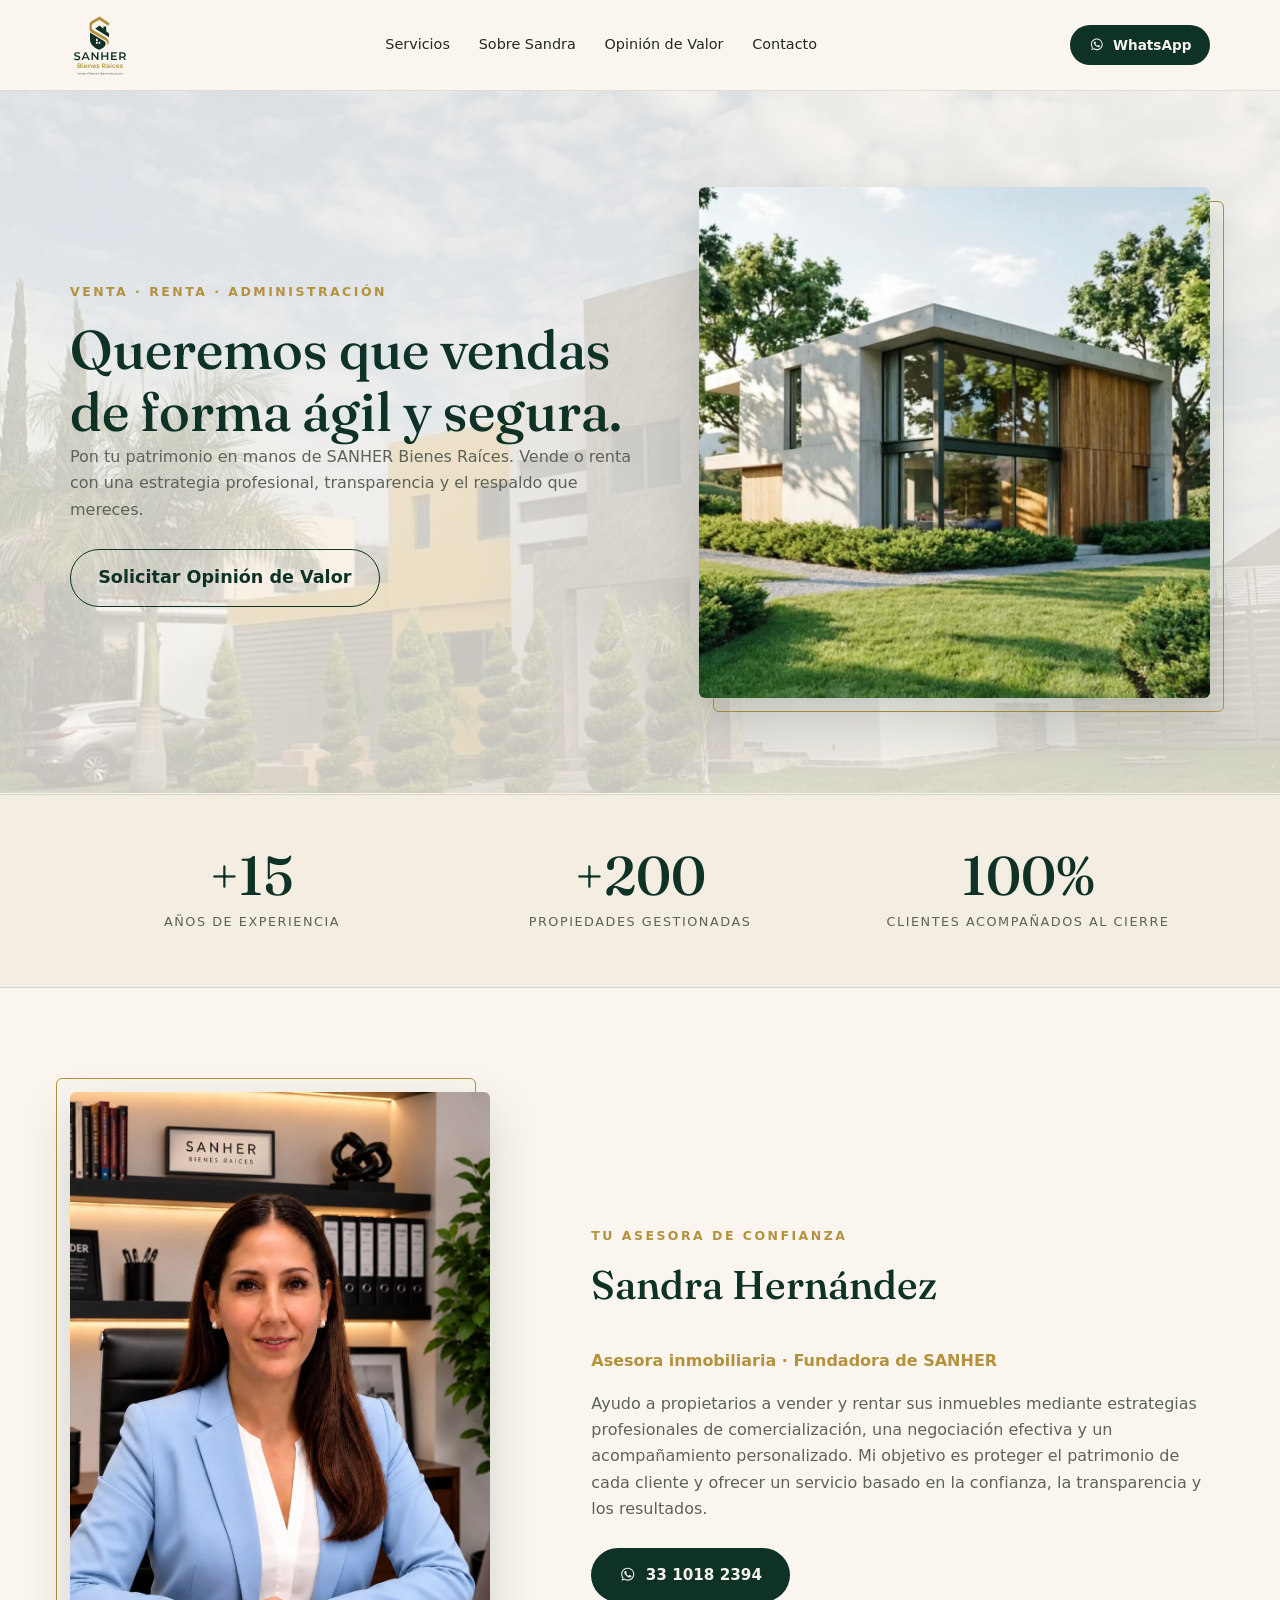
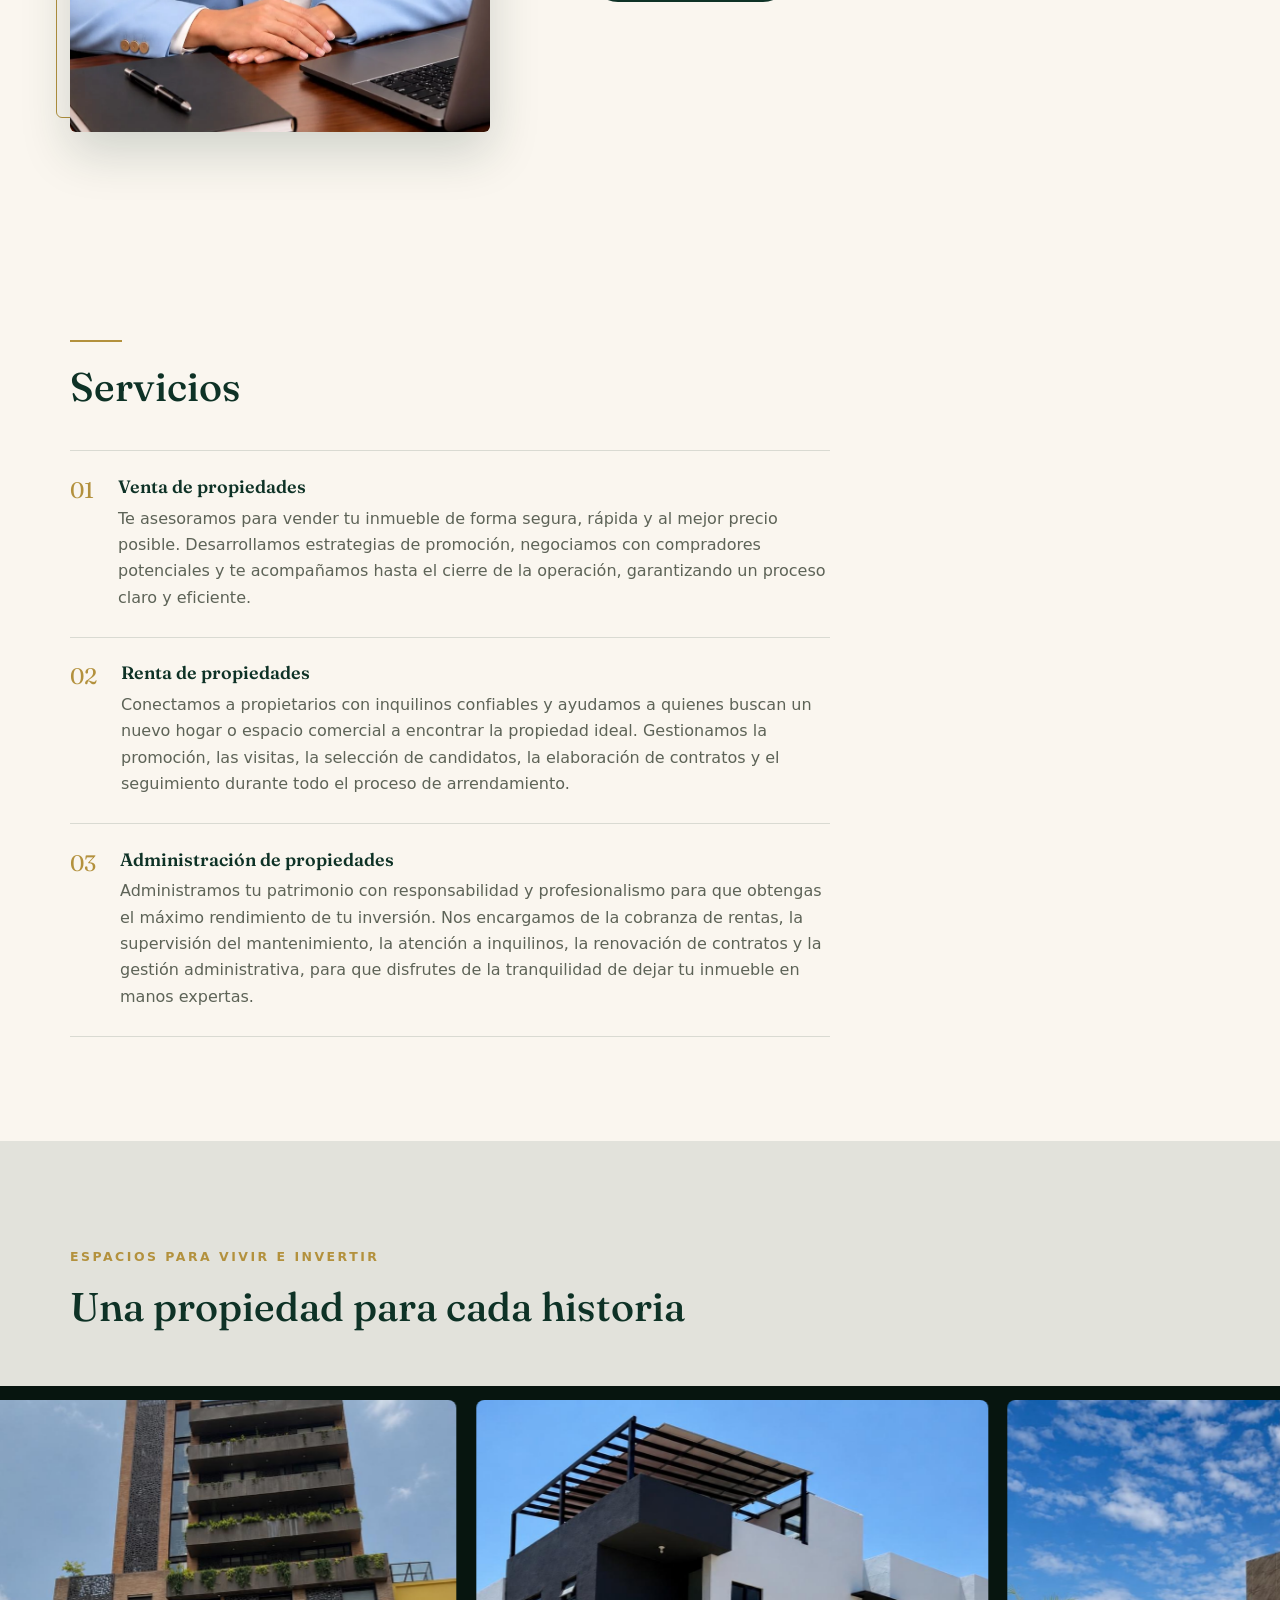
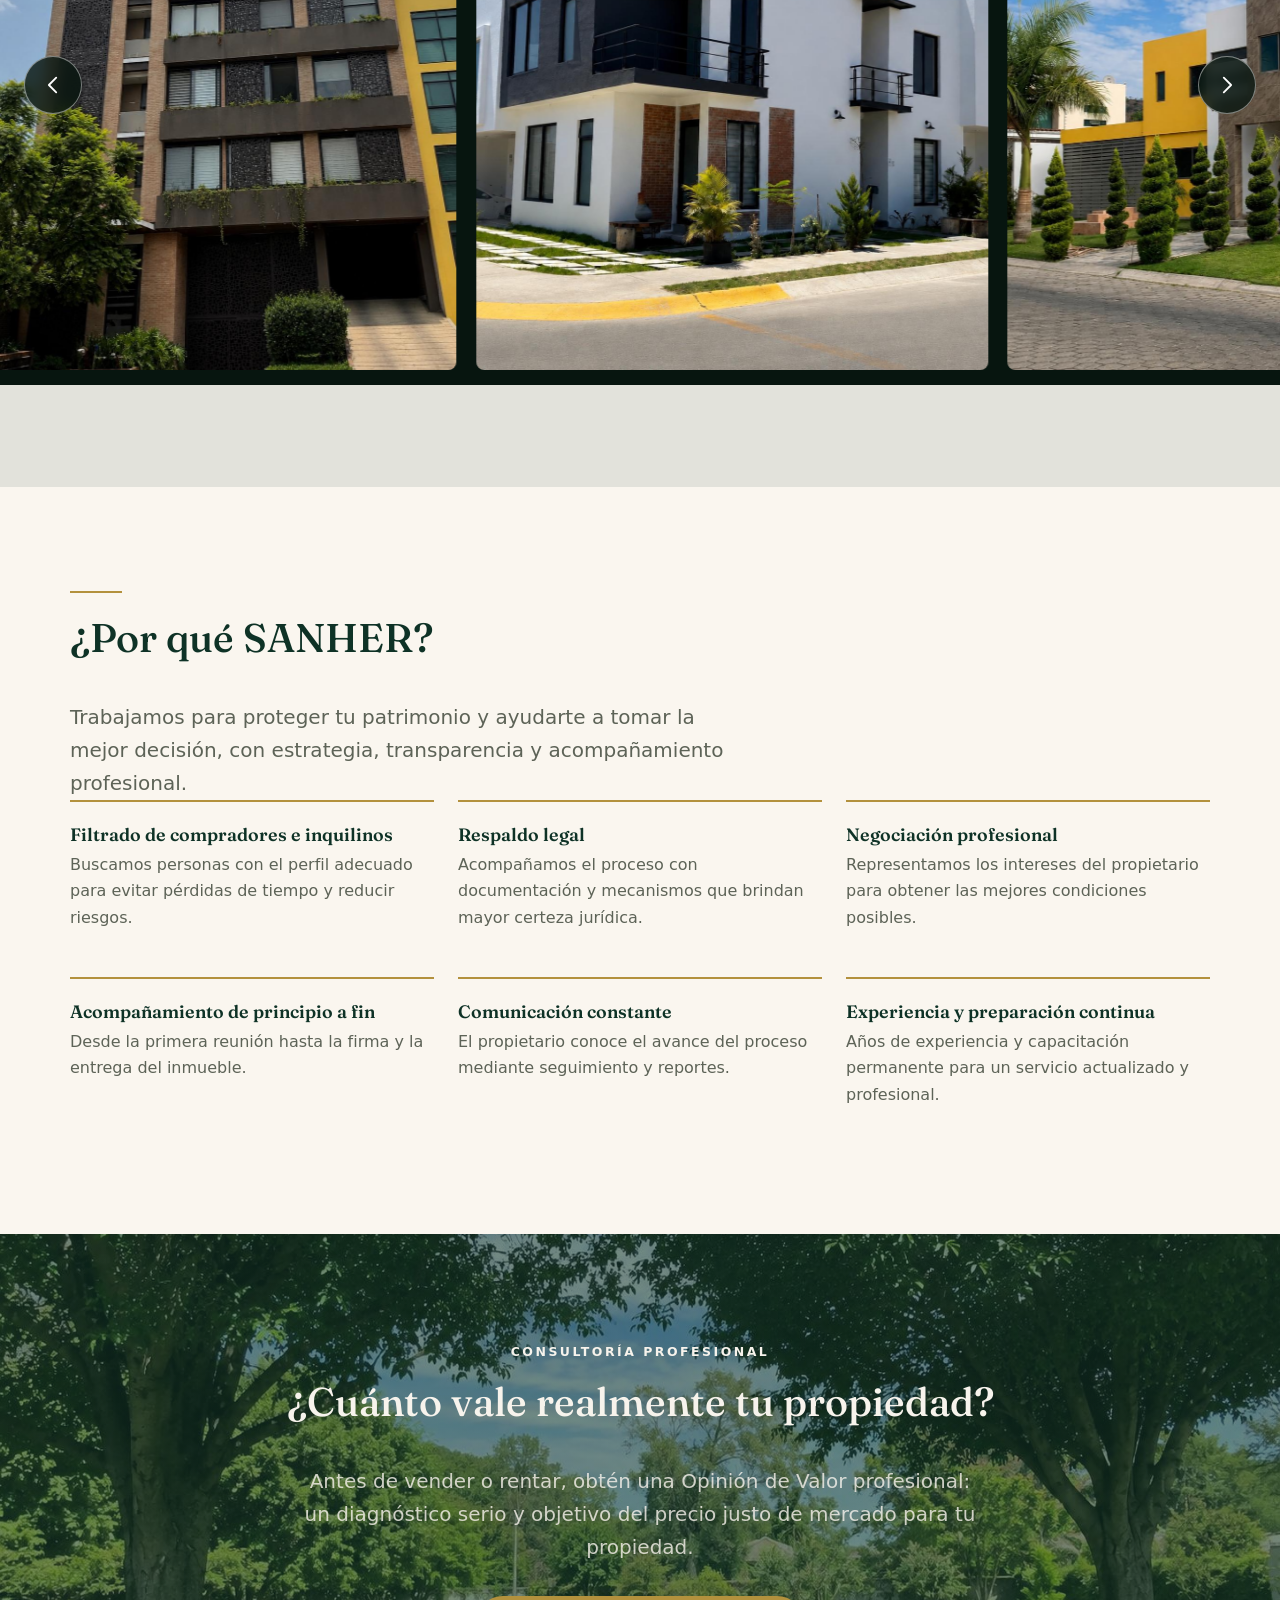
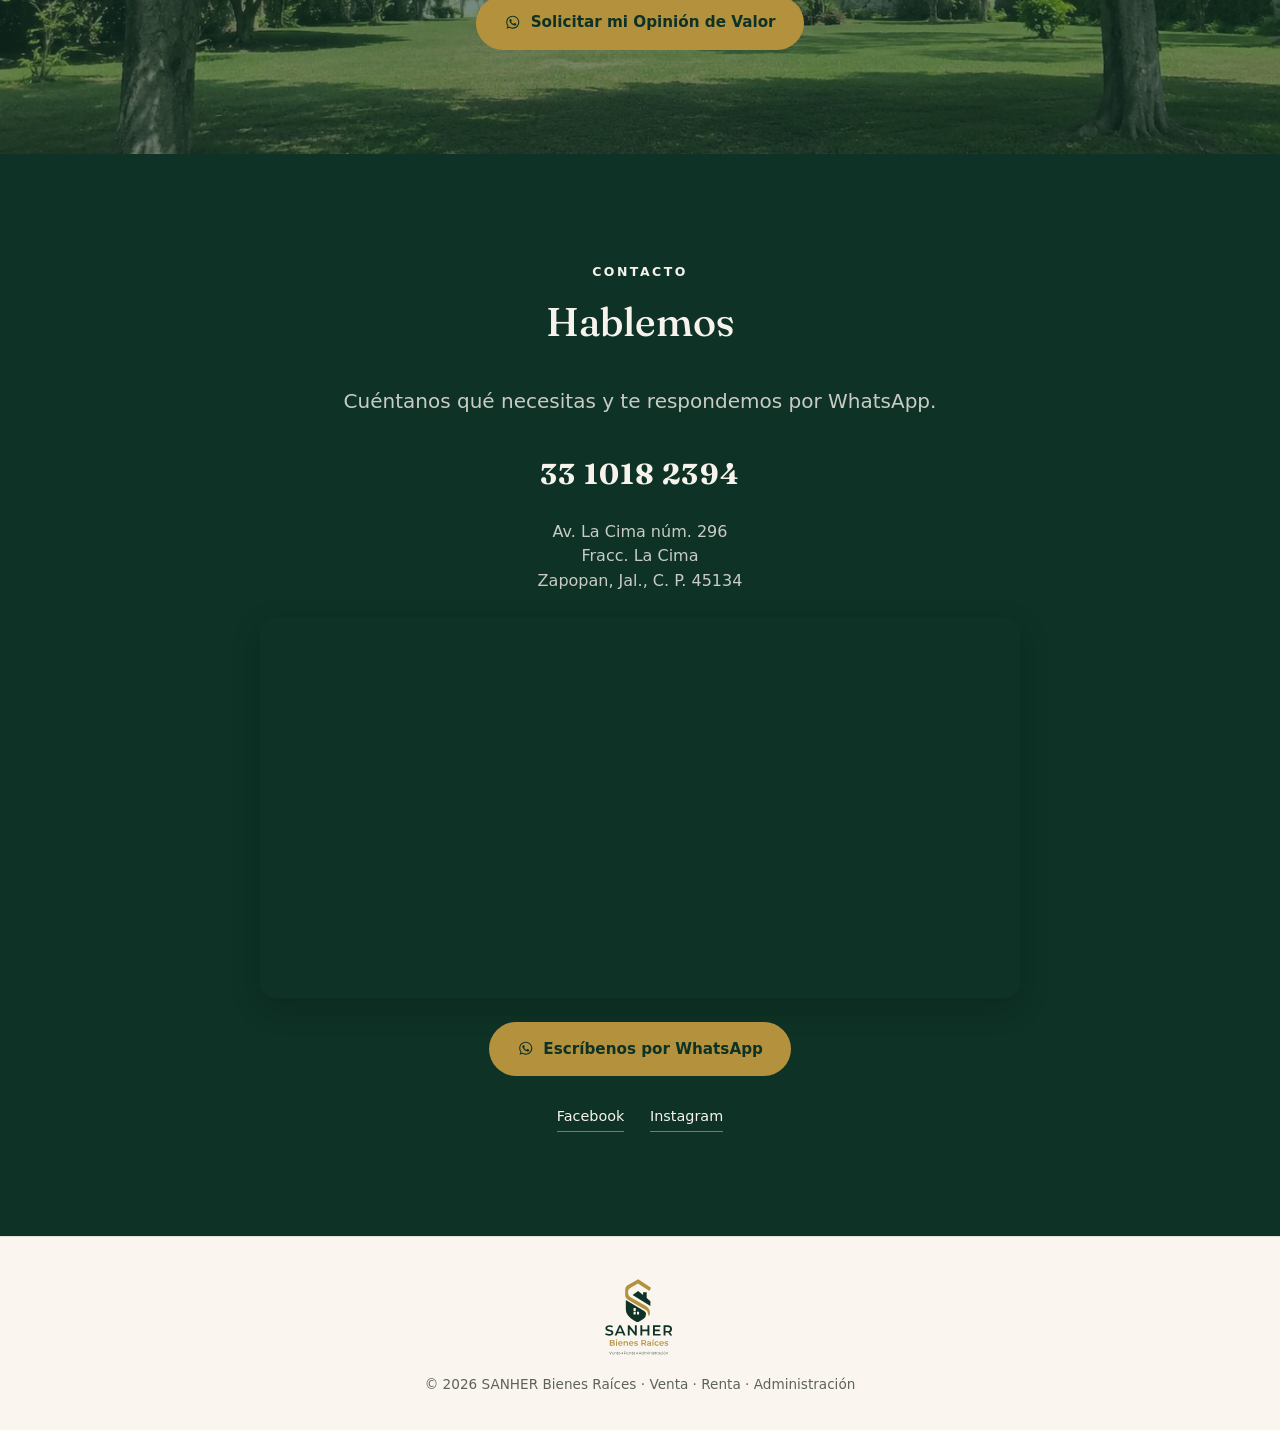
==== commit 6ac6d2f8: "Enlazar ubicaciones del carrusel con Google Maps" ====
--- a/galeria.html
+++ b/galeria.html
@@ -25,7 +25,7 @@
 .galeria-modal__media img{display:block;width:100%;height:100%;max-height:86vh;object-fit:contain}
 .galeria-modal__info{display:flex;flex-direction:column;justify-content:center;padding:clamp(2rem,5vw,3.5rem)}
 .galeria-modal__info h3{font-size:clamp(1.5rem,3vw,2.15rem);margin-bottom:1.4rem}
-.galeria-modal__ubicacion{display:flex;align-items:flex-start;gap:.8rem;font-size:1.05rem;line-height:1.5;color:var(--verde);font-weight:600}
+.galeria-modal__ubicacion{display:flex;align-items:flex-start;gap:.8rem;padding:.75rem;border-radius:8px;font-size:1.05rem;line-height:1.5;color:var(--verde);font-weight:600;text-decoration:none;cursor:pointer;transition:background .2s ease}.galeria-modal__ubicacion:hover,.galeria-modal__ubicacion:focus-visible{background:color-mix(in srgb,var(--dorado) 14%,transparent);outline:2px solid var(--dorado)}.galeria-modal__ubicacion:hover span{text-decoration:underline}
 .galeria-modal__ubicacion svg{width:1.5rem;height:1.5rem;flex:none;fill:var(--dorado)}.galeria-modal__ubicacion span{white-space:pre-line}
 .galeria-modal__nota{font-size:.88rem;margin-top:.75rem}
 .galeria-modal__cerrar{position:absolute;z-index:6;top:.85rem;right:.85rem;width:46px;height:46px;border:0;border-radius:50%;background:#fff;color:var(--verde);font-size:1.9rem;line-height:1;cursor:pointer;box-shadow:0 4px 18px #0005}
@@ -39,11 +39,11 @@
 @media(prefers-reduced-motion:reduce){.prop-carrusel__abrir img,.prop-carrusel__rotulo{transition:none}}
 </style></head> <body>  <header class="fr-header" id="inicio" data-astro-cid-ue7ehvbg> <div class="contenedor fr-header__inner" data-astro-cid-ue7ehvbg> <a class="marca" href="#inicio" aria-label="SANHER Bienes Raíces"> <img class="marca__logo" src="./img/logo-sanher.svg" alt="SANHER Bienes Raíces" width="254" height="277"> </a> <nav class="fr-nav" aria-label="Secciones" data-astro-cid-ue7ehvbg> <a href="#servicios" data-astro-cid-ue7ehvbg>Servicios</a> <a href="#sandra" data-astro-cid-ue7ehvbg>Sobre Sandra</a> <a href="#opinion-valor" data-astro-cid-ue7ehvbg>Opinión de Valor</a> <a href="#contacto" data-astro-cid-ue7ehvbg>Contacto</a> </nav> <a class="boton boton--primario" href="https://wa.me/523310182394?text=Hola%2C%20vi%20la%20p%C3%A1gina%20de%20SANHER%20y%20me%20gustar%C3%ADa%20recibir%20m%C3%A1s%20informaci%C3%B3n." target="_blank" rel="noopener" data-astro-cid-ue7ehvbg> <svg class="icono-ws" viewBox="0 0 32 32" aria-hidden="true"> <path d="M16 3C9.4 3 4 8.3 4 14.9c0 2.6.8 5 2.3 7L4.7 27l5.3-1.7c1.9 1.2 4 1.8 6 1.8 6.6 0 12-5.3 12-11.9S22.6 3 16 3Zm0 21.8c-1.9 0-3.7-.6-5.3-1.6l-.4-.2-3.1 1 1-3-.3-.4a9.6 9.6 0 0 1-1.9-5.7c0-5.4 4.5-9.8 10-9.8s10 4.4 10 9.8-4.5 9.9-10 9.9Zm5.5-7.4c-.3-.2-1.8-.9-2-1-.3-.1-.5-.2-.7.1-.2.3-.8 1-1 1.2-.2.2-.4.2-.7.1a8.1 8.1 0 0 1-4-3.5c-.3-.5.3-.5.9-1.7.1-.2 0-.4 0-.6l-.9-2.2c-.2-.6-.5-.5-.7-.5h-.6c-.2 0-.5.1-.8.4-.3.3-1.1 1-1.1 2.6s1.1 3 1.3 3.2c.2.2 2.2 3.4 5.4 4.7 2 .9 2.8 1 3.8.8.6-.1 1.8-.7 2-1.4.3-.7.3-1.3.2-1.4l-1-.8Z"></path> </svg>
 WhatsApp
-</a> </div> </header> <main data-astro-cid-ue7ehvbg> <section class="fr-hero" data-astro-cid-ue7ehvbg> <video class="fr-hero__video" autoplay muted loop playsinline preload="metadata" poster="./img/fondos/bg-hero.jpg" aria-hidden="true" data-astro-cid-ue7ehvbg> <source src="./video/hero-sanher.mp4" type="video/mp4" data-astro-cid-ue7ehvbg> </video> <div class="contenedor fr-hero__grid" data-astro-cid-ue7ehvbg> <div class="fr-hero__texto" data-astro-cid-ue7ehvbg> <span class="antetitulo" data-astro-cid-ue7ehvbg>Venta · Renta · Administración</span> <h1 data-astro-cid-ue7ehvbg>Queremos que vendas de forma ágil y segura.</h1> <p data-astro-cid-ue7ehvbg>Pon tu patrimonio en manos de SANHER Bienes Raíces. Vende o renta con una estrategia profesional, transparencia y el respaldo que mereces.</p> <div class="fr-acciones" data-astro-cid-ue7ehvbg>  <a class="boton boton--secundario" href="#opinion-valor" style="font-size:1.1rem" data-astro-cid-ue7ehvbg>Solicitar Opinión de Valor</a> </div> </div> <figure class="fr-hero__foto" data-astro-cid-ue7ehvbg> <img src="./img/fondos/casa-minimalista-hero.jpeg" alt="Casa contemporánea de estilo minimalista" width="1289" height="1287" style="width:100%;height:auto;aspect-ratio:1289 / 1287;object-fit:contain;object-position:center" data-astro-cid-ue7ehvbg> </figure> </div> </section> <section class="fr-metricas" data-astro-cid-ue7ehvbg> <div class="contenedor revelar fr-metricas__grid" data-astro-cid-ue7ehvbg> <div class="fr-metrica" data-astro-cid-ue7ehvbg> <span class="fr-metrica__num" data-astro-cid-ue7ehvbg>+15</span> <span class="fr-metrica__label" data-astro-cid-ue7ehvbg>Años de experiencia</span> </div><div class="fr-metrica" data-astro-cid-ue7ehvbg> <span class="fr-metrica__num" data-astro-cid-ue7ehvbg>+200</span> <span class="fr-metrica__label" data-astro-cid-ue7ehvbg>Propiedades gestionadas</span> </div><div class="fr-metrica" data-astro-cid-ue7ehvbg> <span class="fr-metrica__num" data-astro-cid-ue7ehvbg>100%</span> <span class="fr-metrica__label" data-astro-cid-ue7ehvbg>Clientes acompañados al cierre</span> </div> </div> </section> <section class="seccion fr-sandra" id="sandra" data-astro-cid-ue7ehvbg> <div class="contenedor revelar fr-sandra__grid" data-astro-cid-ue7ehvbg> <figure class="fr-sandra__foto" data-astro-cid-ue7ehvbg> <img src="./img/perfil/sandra-blazer-azul.webp" alt="Sandra Hernández, asesora inmobiliaria y fundadora de SANHER" width="520" height="640" loading="lazy" data-astro-cid-ue7ehvbg> </figure> <div class="fr-sandra__texto" data-astro-cid-ue7ehvbg> <span class="antetitulo" data-astro-cid-ue7ehvbg>Tu asesora de confianza</span> <h2 data-astro-cid-ue7ehvbg>Sandra Hernández</h2> <p class="fr-sandra__rol" data-astro-cid-ue7ehvbg>Asesora inmobiliaria · Fundadora de SANHER</p> <p data-astro-cid-ue7ehvbg>Ayudo a propietarios a vender y rentar sus inmuebles mediante estrategias profesionales de comercialización, una negociación efectiva y un acompañamiento personalizado. Mi objetivo es proteger el patrimonio de cada cliente y ofrecer un servicio basado en la confianza, la transparencia y los resultados.</p> <div class="fr-acciones" data-astro-cid-ue7ehvbg> <a class="boton boton--primario" href="https://wa.me/523310182394?text=Hola%2C%20vi%20la%20p%C3%A1gina%20de%20SANHER%20y%20me%20gustar%C3%ADa%20recibir%20m%C3%A1s%20informaci%C3%B3n." target="_blank" rel="noopener" data-astro-cid-ue7ehvbg> <svg class="icono-ws" viewBox="0 0 32 32" aria-hidden="true"> <path d="M16 3C9.4 3 4 8.3 4 14.9c0 2.6.8 5 2.3 7L4.7 27l5.3-1.7c1.9 1.2 4 1.8 6 1.8 6.6 0 12-5.3 12-11.9S22.6 3 16 3Zm0 21.8c-1.9 0-3.7-.6-5.3-1.6l-.4-.2-3.1 1 1-3-.3-.4a9.6 9.6 0 0 1-1.9-5.7c0-5.4 4.5-9.8 10-9.8s10 4.4 10 9.8-4.5 9.9-10 9.9Zm5.5-7.4c-.3-.2-1.8-.9-2-1-.3-.1-.5-.2-.7.1-.2.3-.8 1-1 1.2-.2.2-.4.2-.7.1a8.1 8.1 0 0 1-4-3.5c-.3-.5.3-.5.9-1.7.1-.2 0-.4 0-.6l-.9-2.2c-.2-.6-.5-.5-.7-.5h-.6c-.2 0-.5.1-.8.4-.3.3-1.1 1-1.1 2.6s1.1 3 1.3 3.2c.2.2 2.2 3.4 5.4 4.7 2 .9 2.8 1 3.8.8.6-.1 1.8-.7 2-1.4.3-.7.3-1.3.2-1.4l-1-.8Z"></path> </svg> 33 1018 2394 </a> </div> </div> </div> </section> <section class="seccion fr-servicios" id="servicios" data-astro-cid-ue7ehvbg> <div class="contenedor revelar" data-astro-cid-ue7ehvbg> <hr class="separador" data-astro-cid-ue7ehvbg> <h2 data-astro-cid-ue7ehvbg>Servicios</h2> <ol class="fr-lista" data-astro-cid-ue7ehvbg> <li class="fr-lista__item" data-astro-cid-ue7ehvbg> <span class="fr-lista__num" data-astro-cid-ue7ehvbg>01</span> <div data-astro-cid-ue7ehvbg> <h3 data-astro-cid-ue7ehvbg>Venta de propiedades</h3> <p data-astro-cid-ue7ehvbg>Te asesoramos para vender tu inmueble de forma segura, rápida y al mejor precio posible. Desarrollamos estrategias de promoción, negociamos con compradores potenciales y te acompañamos hasta el cierre de la operación, garantizando un proceso claro y eficiente.</p> </div> </li><li class="fr-lista__item" data-astro-cid-ue7ehvbg> <span class="fr-lista__num" data-astro-cid-ue7ehvbg>02</span> <div data-astro-cid-ue7ehvbg> <h3 data-astro-cid-ue7ehvbg>Renta de propiedades</h3> <p data-astro-cid-ue7ehvbg>Conectamos a propietarios con inquilinos confiables y ayudamos a quienes buscan un nuevo hogar o espacio comercial a encontrar la propiedad ideal. Gestionamos la promoción, las visitas, la selección de candidatos, la elaboración de contratos y el seguimiento durante todo el proceso de arrendamiento.</p> </div> </li><li class="fr-lista__item" data-astro-cid-ue7ehvbg> <span class="fr-lista__num" data-astro-cid-ue7ehvbg>03</span> <div data-astro-cid-ue7ehvbg> <h3 data-astro-cid-ue7ehvbg>Administración de propiedades</h3> <p data-astro-cid-ue7ehvbg>Administramos tu patrimonio con responsabilidad y profesionalismo para que obtengas el máximo rendimiento de tu inversión. Nos encargamos de la cobranza de rentas, la supervisión del mantenimiento, la atención a inquilinos, la renovación de contratos y la gestión administrativa, para que disfrutes de la tranquilidad de dejar tu inmueble en manos expertas.</p> </div> </li> </ol> </div> </section> <section class="seccion fr-propiedades sanher-galeria" aria-labelledby="propiedades-titulo" data-astro-cid-ue7ehvbg><div class="contenedor revelar" data-astro-cid-ue7ehvbg><div class="fr-propiedades__encabezado" data-astro-cid-ue7ehvbg><div data-astro-cid-ue7ehvbg><span class="antetitulo" data-astro-cid-ue7ehvbg>Espacios para vivir e invertir</span><h2 id="propiedades-titulo" data-astro-cid-ue7ehvbg>Una propiedad para cada historia</h2></div><p data-astro-cid-ue7ehvbg>Selecciona una fotografía para verla completa y consultar su ubicación.</p></div></div><div class="prop-carrusel" data-prop-carrusel role="region" aria-roledescription="carrusel" aria-label="Propiedades destacadas en movimiento continuo"><div class="prop-carrusel__ventana" data-carrusel-ventana><div class="prop-carrusel__pista" data-carrusel-pista><article class="prop-carrusel__slide" data-carrusel-slide data-propiedad="0"><button class="prop-carrusel__abrir" type="button" data-abrir-propiedad="0" aria-label="Abrir detalles de esta propiedad"><img src="./img/galeria/propiedad-01.jpeg" alt="Fachada de edificio residencial contemporáneo" loading="eager" decoding="async"><span class="prop-carrusel__velo" aria-hidden="true"></span><span class="prop-carrusel__rotulo">Ver propiedad y ubicación</span></button></article><article class="prop-carrusel__slide" data-carrusel-slide data-propiedad="1"><button class="prop-carrusel__abrir" type="button" data-abrir-propiedad="1" aria-label="Abrir detalles de esta propiedad"><img src="./img/galeria/propiedad-02.jpeg" alt="Casa moderna en blanco y negro" loading="eager" decoding="async"><span class="prop-carrusel__velo" aria-hidden="true"></span><span class="prop-carrusel__rotulo">Ver propiedad y ubicación</span></button></article><article class="prop-carrusel__slide" data-carrusel-slide data-propiedad="2"><button class="prop-carrusel__abrir" type="button" data-abrir-propiedad="2" aria-label="Abrir detalles de esta propiedad"><img src="./img/galeria/propiedad-03.jpeg" alt="Casa contemporánea con detalles amarillos" loading="eager" decoding="async"><span class="prop-carrusel__velo" aria-hidden="true"></span><span class="prop-carrusel__rotulo">Ver propiedad y ubicación</span></button></article><article class="prop-carrusel__slide" data-carrusel-slide data-propiedad="3"><button class="prop-carrusel__abrir" type="button" data-abrir-propiedad="3" aria-label="Abrir detalles de esta propiedad"><img src="./img/galeria/propiedad-04.jpeg" alt="Local comercial con amplios ventanales" loading="lazy" decoding="async"><span class="prop-carrusel__velo" aria-hidden="true"></span><span class="prop-carrusel__rotulo">Ver propiedad y ubicación</span></button></article><article class="prop-carrusel__slide" data-carrusel-slide data-propiedad="4"><button class="prop-carrusel__abrir" type="button" data-abrir-propiedad="4" aria-label="Abrir detalles de esta propiedad"><img src="./img/galeria/propiedad-05.jpeg" alt="Terreno arbolado" loading="lazy" decoding="async"><span class="prop-carrusel__velo" aria-hidden="true"></span><span class="prop-carrusel__rotulo">Ver propiedad y ubicación</span></button></article><article class="prop-carrusel__slide" data-carrusel-slide data-propiedad="5"><button class="prop-carrusel__abrir" type="button" data-abrir-propiedad="5" aria-label="Abrir detalles de esta propiedad"><img src="./img/galeria/propiedad-06.jpeg" alt="Casa con fachada naranja" loading="lazy" decoding="async"><span class="prop-carrusel__velo" aria-hidden="true"></span><span class="prop-carrusel__rotulo">Ver propiedad y ubicación</span></button></article><article class="prop-carrusel__slide" data-carrusel-slide data-propiedad="6"><button class="prop-carrusel__abrir" type="button" data-abrir-propiedad="6" aria-label="Abrir detalles de esta propiedad"><img src="./img/galeria/propiedad-07.jpeg" alt="Edificio de departamentos contemporáneo" loading="lazy" decoding="async"><span class="prop-carrusel__velo" aria-hidden="true"></span><span class="prop-carrusel__rotulo">Ver propiedad y ubicación</span></button></article><article class="prop-carrusel__slide" data-carrusel-slide data-propiedad="7"><button class="prop-carrusel__abrir" type="button" data-abrir-propiedad="7" aria-label="Abrir detalles de esta propiedad"><img src="./img/galeria/propiedad-08.jpeg" alt="Torre residencial moderna" loading="lazy" decoding="async"><span class="prop-carrusel__velo" aria-hidden="true"></span><span class="prop-carrusel__rotulo">Ver propiedad y ubicación</span></button></article><article class="prop-carrusel__slide" data-carrusel-slide data-propiedad="0" aria-hidden="true" data-carrusel-clon><button class="prop-carrusel__abrir" type="button" data-abrir-propiedad="0" tabindex="-1" aria-label="Abrir detalles de esta propiedad"><img src="./img/galeria/propiedad-01.jpeg" alt="Fachada de edificio residencial contemporáneo" loading="lazy" decoding="async"><span class="prop-carrusel__velo" aria-hidden="true"></span><span class="prop-carrusel__rotulo">Ver propiedad y ubicación</span></button></article><article class="prop-carrusel__slide" data-carrusel-slide data-propiedad="1" aria-hidden="true" data-carrusel-clon><button class="prop-carrusel__abrir" type="button" data-abrir-propiedad="1" tabindex="-1" aria-label="Abrir detalles de esta propiedad"><img src="./img/galeria/propiedad-02.jpeg" alt="Casa moderna en blanco y negro" loading="lazy" decoding="async"><span class="prop-carrusel__velo" aria-hidden="true"></span><span class="prop-carrusel__rotulo">Ver propiedad y ubicación</span></button></article><article class="prop-carrusel__slide" data-carrusel-slide data-propiedad="2" aria-hidden="true" data-carrusel-clon><button class="prop-carrusel__abrir" type="button" data-abrir-propiedad="2" tabindex="-1" aria-label="Abrir detalles de esta propiedad"><img src="./img/galeria/propiedad-03.jpeg" alt="Casa contemporánea con detalles amarillos" loading="lazy" decoding="async"><span class="prop-carrusel__velo" aria-hidden="true"></span><span class="prop-carrusel__rotulo">Ver propiedad y ubicación</span></button></article><article class="prop-carrusel__slide" data-carrusel-slide data-propiedad="3" aria-hidden="true" data-carrusel-clon><button class="prop-carrusel__abrir" type="button" data-abrir-propiedad="3" tabindex="-1" aria-label="Abrir detalles de esta propiedad"><img src="./img/galeria/propiedad-04.jpeg" alt="Local comercial con amplios ventanales" loading="lazy" decoding="async"><span class="prop-carrusel__velo" aria-hidden="true"></span><span class="prop-carrusel__rotulo">Ver propiedad y ubicación</span></button></article><article class="prop-carrusel__slide" data-carrusel-slide data-propiedad="4" aria-hidden="true" data-carrusel-clon><button class="prop-carrusel__abrir" type="button" data-abrir-propiedad="4" tabindex="-1" aria-label="Abrir detalles de esta propiedad"><img src="./img/galeria/propiedad-05.jpeg" alt="Terreno arbolado" loading="lazy" decoding="async"><span class="prop-carrusel__velo" aria-hidden="true"></span><span class="prop-carrusel__rotulo">Ver propiedad y ubicación</span></button></article><article class="prop-carrusel__slide" data-carrusel-slide data-propiedad="5" aria-hidden="true" data-carrusel-clon><button class="prop-carrusel__abrir" type="button" data-abrir-propiedad="5" tabindex="-1" aria-label="Abrir detalles de esta propiedad"><img src="./img/galeria/propiedad-06.jpeg" alt="Casa con fachada naranja" loading="lazy" decoding="async"><span class="prop-carrusel__velo" aria-hidden="true"></span><span class="prop-carrusel__rotulo">Ver propiedad y ubicación</span></button></article><article class="prop-carrusel__slide" data-carrusel-slide data-propiedad="6" aria-hidden="true" data-carrusel-clon><button class="prop-carrusel__abrir" type="button" data-abrir-propiedad="6" tabindex="-1" aria-label="Abrir detalles de esta propiedad"><img src="./img/galeria/propiedad-07.jpeg" alt="Edificio de departamentos contemporáneo" loading="lazy" decoding="async"><span class="prop-carrusel__velo" aria-hidden="true"></span><span class="prop-carrusel__rotulo">Ver propiedad y ubicación</span></button></article><article class="prop-carrusel__slide" data-carrusel-slide data-propiedad="7" aria-hidden="true" data-carrusel-clon><button class="prop-carrusel__abrir" type="button" data-abrir-propiedad="7" tabindex="-1" aria-label="Abrir detalles de esta propiedad"><img src="./img/galeria/propiedad-08.jpeg" alt="Torre residencial moderna" loading="lazy" decoding="async"><span class="prop-carrusel__velo" aria-hidden="true"></span><span class="prop-carrusel__rotulo">Ver propiedad y ubicación</span></button></article></div><button class="prop-carrusel__flecha prop-carrusel__flecha--anterior" type="button" data-carrusel-anterior aria-label="Mover el carrusel hacia la propiedad anterior"><svg viewBox="0 0 24 24" aria-hidden="true"><path d="m15.5 4-8 8 8 8"/></svg></button><button class="prop-carrusel__flecha prop-carrusel__flecha--siguiente" type="button" data-carrusel-siguiente aria-label="Mover el carrusel hacia la propiedad siguiente"><svg viewBox="0 0 24 24" aria-hidden="true"><path d="m8.5 4 8 8-8 8"/></svg></button></div><p class="prop-carrusel__ayuda">Las propiedades se desplazan continuamente. Pasa el cursor para pausar o utiliza las flechas para recorrerlas.</p></div><dialog class="galeria-modal" id="galeria-modal" aria-labelledby="galeria-modal-titulo"><div class="galeria-modal__panel"><button class="galeria-modal__cerrar" type="button" aria-label="Cerrar vista de la propiedad">×</button><div class="galeria-modal__media"><img id="galeria-modal-imagen" src="./img/galeria/propiedad-01.jpeg" alt="Fachada de edificio residencial contemporáneo"><button class="galeria-modal__flecha galeria-modal__flecha--anterior" type="button" data-modal-anterior aria-label="Ver propiedad anterior"><svg viewBox="0 0 24 24" aria-hidden="true"><path d="m15.5 4-8 8 8 8"/></svg></button><button class="galeria-modal__flecha galeria-modal__flecha--siguiente" type="button" data-modal-siguiente aria-label="Ver propiedad siguiente"><svg viewBox="0 0 24 24" aria-hidden="true"><path d="m8.5 4 8 8-8 8"/></svg></button></div><div class="galeria-modal__info"><h3 id="galeria-modal-titulo">Ubicación de la propiedad</h3><p class="galeria-modal__ubicacion"><svg viewBox="0 0 24 24" aria-hidden="true"><path d="M12 22s7-6.1 7-13A7 7 0 1 0 5 9c0 6.9 7 13 7 13Zm0-9.8A3.2 3.2 0 1 1 12 5a3.2 3.2 0 0 1 0 6.4Z"/></svg><span id="galeria-modal-direccion">Eutimio Pinzón núm. 927
+</a> </div> </header> <main data-astro-cid-ue7ehvbg> <section class="fr-hero" data-astro-cid-ue7ehvbg> <video class="fr-hero__video" autoplay muted loop playsinline preload="metadata" poster="./img/fondos/bg-hero.jpg" aria-hidden="true" data-astro-cid-ue7ehvbg> <source src="./video/hero-sanher.mp4" type="video/mp4" data-astro-cid-ue7ehvbg> </video> <div class="contenedor fr-hero__grid" data-astro-cid-ue7ehvbg> <div class="fr-hero__texto" data-astro-cid-ue7ehvbg> <span class="antetitulo" data-astro-cid-ue7ehvbg>Venta · Renta · Administración</span> <h1 data-astro-cid-ue7ehvbg>Queremos que vendas de forma ágil y segura.</h1> <p data-astro-cid-ue7ehvbg>Pon tu patrimonio en manos de SANHER Bienes Raíces. Vende o renta con una estrategia profesional, transparencia y el respaldo que mereces.</p> <div class="fr-acciones" data-astro-cid-ue7ehvbg>  <a class="boton boton--secundario" href="#opinion-valor" style="font-size:1.1rem" data-astro-cid-ue7ehvbg>Solicitar Opinión de Valor</a> </div> </div> <figure class="fr-hero__foto" data-astro-cid-ue7ehvbg> <img src="./img/fondos/casa-minimalista-hero.jpeg" alt="Casa contemporánea de estilo minimalista" width="1289" height="1287" style="width:100%;height:auto;aspect-ratio:1289 / 1287;object-fit:contain;object-position:center" data-astro-cid-ue7ehvbg> </figure> </div> </section> <section class="fr-metricas" data-astro-cid-ue7ehvbg> <div class="contenedor revelar fr-metricas__grid" data-astro-cid-ue7ehvbg> <div class="fr-metrica" data-astro-cid-ue7ehvbg> <span class="fr-metrica__num" data-astro-cid-ue7ehvbg>+15</span> <span class="fr-metrica__label" data-astro-cid-ue7ehvbg>Años de experiencia</span> </div><div class="fr-metrica" data-astro-cid-ue7ehvbg> <span class="fr-metrica__num" data-astro-cid-ue7ehvbg>+200</span> <span class="fr-metrica__label" data-astro-cid-ue7ehvbg>Propiedades gestionadas</span> </div><div class="fr-metrica" data-astro-cid-ue7ehvbg> <span class="fr-metrica__num" data-astro-cid-ue7ehvbg>100%</span> <span class="fr-metrica__label" data-astro-cid-ue7ehvbg>Clientes acompañados al cierre</span> </div> </div> </section> <section class="seccion fr-sandra" id="sandra" data-astro-cid-ue7ehvbg> <div class="contenedor revelar fr-sandra__grid" data-astro-cid-ue7ehvbg> <figure class="fr-sandra__foto" data-astro-cid-ue7ehvbg> <img src="./img/perfil/sandra-blazer-azul.webp" alt="Sandra Hernández, asesora inmobiliaria y fundadora de SANHER" width="520" height="640" loading="lazy" data-astro-cid-ue7ehvbg> </figure> <div class="fr-sandra__texto" data-astro-cid-ue7ehvbg> <span class="antetitulo" data-astro-cid-ue7ehvbg>Tu asesora de confianza</span> <h2 data-astro-cid-ue7ehvbg>Sandra Hernández</h2> <p class="fr-sandra__rol" data-astro-cid-ue7ehvbg>Asesora inmobiliaria · Fundadora de SANHER</p> <p data-astro-cid-ue7ehvbg>Ayudo a propietarios a vender y rentar sus inmuebles mediante estrategias profesionales de comercialización, una negociación efectiva y un acompañamiento personalizado. Mi objetivo es proteger el patrimonio de cada cliente y ofrecer un servicio basado en la confianza, la transparencia y los resultados.</p> <div class="fr-acciones" data-astro-cid-ue7ehvbg> <a class="boton boton--primario" href="https://wa.me/523310182394?text=Hola%2C%20vi%20la%20p%C3%A1gina%20de%20SANHER%20y%20me%20gustar%C3%ADa%20recibir%20m%C3%A1s%20informaci%C3%B3n." target="_blank" rel="noopener" data-astro-cid-ue7ehvbg> <svg class="icono-ws" viewBox="0 0 32 32" aria-hidden="true"> <path d="M16 3C9.4 3 4 8.3 4 14.9c0 2.6.8 5 2.3 7L4.7 27l5.3-1.7c1.9 1.2 4 1.8 6 1.8 6.6 0 12-5.3 12-11.9S22.6 3 16 3Zm0 21.8c-1.9 0-3.7-.6-5.3-1.6l-.4-.2-3.1 1 1-3-.3-.4a9.6 9.6 0 0 1-1.9-5.7c0-5.4 4.5-9.8 10-9.8s10 4.4 10 9.8-4.5 9.9-10 9.9Zm5.5-7.4c-.3-.2-1.8-.9-2-1-.3-.1-.5-.2-.7.1-.2.3-.8 1-1 1.2-.2.2-.4.2-.7.1a8.1 8.1 0 0 1-4-3.5c-.3-.5.3-.5.9-1.7.1-.2 0-.4 0-.6l-.9-2.2c-.2-.6-.5-.5-.7-.5h-.6c-.2 0-.5.1-.8.4-.3.3-1.1 1-1.1 2.6s1.1 3 1.3 3.2c.2.2 2.2 3.4 5.4 4.7 2 .9 2.8 1 3.8.8.6-.1 1.8-.7 2-1.4.3-.7.3-1.3.2-1.4l-1-.8Z"></path> </svg> 33 1018 2394 </a> </div> </div> </div> </section> <section class="seccion fr-servicios" id="servicios" data-astro-cid-ue7ehvbg> <div class="contenedor revelar" data-astro-cid-ue7ehvbg> <hr class="separador" data-astro-cid-ue7ehvbg> <h2 data-astro-cid-ue7ehvbg>Servicios</h2> <ol class="fr-lista" data-astro-cid-ue7ehvbg> <li class="fr-lista__item" data-astro-cid-ue7ehvbg> <span class="fr-lista__num" data-astro-cid-ue7ehvbg>01</span> <div data-astro-cid-ue7ehvbg> <h3 data-astro-cid-ue7ehvbg>Venta de propiedades</h3> <p data-astro-cid-ue7ehvbg>Te asesoramos para vender tu inmueble de forma segura, rápida y al mejor precio posible. Desarrollamos estrategias de promoción, negociamos con compradores potenciales y te acompañamos hasta el cierre de la operación, garantizando un proceso claro y eficiente.</p> </div> </li><li class="fr-lista__item" data-astro-cid-ue7ehvbg> <span class="fr-lista__num" data-astro-cid-ue7ehvbg>02</span> <div data-astro-cid-ue7ehvbg> <h3 data-astro-cid-ue7ehvbg>Renta de propiedades</h3> <p data-astro-cid-ue7ehvbg>Conectamos a propietarios con inquilinos confiables y ayudamos a quienes buscan un nuevo hogar o espacio comercial a encontrar la propiedad ideal. Gestionamos la promoción, las visitas, la selección de candidatos, la elaboración de contratos y el seguimiento durante todo el proceso de arrendamiento.</p> </div> </li><li class="fr-lista__item" data-astro-cid-ue7ehvbg> <span class="fr-lista__num" data-astro-cid-ue7ehvbg>03</span> <div data-astro-cid-ue7ehvbg> <h3 data-astro-cid-ue7ehvbg>Administración de propiedades</h3> <p data-astro-cid-ue7ehvbg>Administramos tu patrimonio con responsabilidad y profesionalismo para que obtengas el máximo rendimiento de tu inversión. Nos encargamos de la cobranza de rentas, la supervisión del mantenimiento, la atención a inquilinos, la renovación de contratos y la gestión administrativa, para que disfrutes de la tranquilidad de dejar tu inmueble en manos expertas.</p> </div> </li> </ol> </div> </section> <section class="seccion fr-propiedades sanher-galeria" aria-labelledby="propiedades-titulo" data-astro-cid-ue7ehvbg><div class="contenedor revelar" data-astro-cid-ue7ehvbg><div class="fr-propiedades__encabezado" data-astro-cid-ue7ehvbg><div data-astro-cid-ue7ehvbg><span class="antetitulo" data-astro-cid-ue7ehvbg>Espacios para vivir e invertir</span><h2 id="propiedades-titulo" data-astro-cid-ue7ehvbg>Una propiedad para cada historia</h2></div></div></div><div class="prop-carrusel" data-prop-carrusel role="region" aria-roledescription="carrusel" aria-label="Propiedades destacadas en movimiento continuo"><div class="prop-carrusel__ventana" data-carrusel-ventana><div class="prop-carrusel__pista" data-carrusel-pista><article class="prop-carrusel__slide" data-carrusel-slide data-propiedad="0"><button class="prop-carrusel__abrir" type="button" data-abrir-propiedad="0" aria-label="Abrir detalles de esta propiedad"><img src="./img/galeria/propiedad-01.jpeg" alt="Fachada de edificio residencial contemporáneo" loading="eager" decoding="async"></button></article><article class="prop-carrusel__slide" data-carrusel-slide data-propiedad="1"><button class="prop-carrusel__abrir" type="button" data-abrir-propiedad="1" aria-label="Abrir detalles de esta propiedad"><img src="./img/galeria/propiedad-02.jpeg" alt="Casa moderna en blanco y negro" loading="eager" decoding="async"></button></article><article class="prop-carrusel__slide" data-carrusel-slide data-propiedad="2"><button class="prop-carrusel__abrir" type="button" data-abrir-propiedad="2" aria-label="Abrir detalles de esta propiedad"><img src="./img/galeria/propiedad-03.jpeg" alt="Casa contemporánea con detalles amarillos" loading="eager" decoding="async"></button></article><article class="prop-carrusel__slide" data-carrusel-slide data-propiedad="3"><button class="prop-carrusel__abrir" type="button" data-abrir-propiedad="3" aria-label="Abrir detalles de esta propiedad"><img src="./img/galeria/propiedad-04.jpeg" alt="Local comercial con amplios ventanales" loading="lazy" decoding="async"></button></article><article class="prop-carrusel__slide" data-carrusel-slide data-propiedad="4"><button class="prop-carrusel__abrir" type="button" data-abrir-propiedad="4" aria-label="Abrir detalles de esta propiedad"><img src="./img/galeria/propiedad-05.jpeg" alt="Terreno arbolado" loading="lazy" decoding="async"></button></article><article class="prop-carrusel__slide" data-carrusel-slide data-propiedad="5"><button class="prop-carrusel__abrir" type="button" data-abrir-propiedad="5" aria-label="Abrir detalles de esta propiedad"><img src="./img/galeria/propiedad-06.jpeg" alt="Casa con fachada naranja" loading="lazy" decoding="async"></button></article><article class="prop-carrusel__slide" data-carrusel-slide data-propiedad="6"><button class="prop-carrusel__abrir" type="button" data-abrir-propiedad="6" aria-label="Abrir detalles de esta propiedad"><img src="./img/galeria/propiedad-07.jpeg" alt="Edificio de departamentos contemporáneo" loading="lazy" decoding="async"></button></article><article class="prop-carrusel__slide" data-carrusel-slide data-propiedad="7"><button class="prop-carrusel__abrir" type="button" data-abrir-propiedad="7" aria-label="Abrir detalles de esta propiedad"><img src="./img/galeria/propiedad-08.jpeg" alt="Torre residencial moderna" loading="lazy" decoding="async"></button></article><article class="prop-carrusel__slide" data-carrusel-slide data-propiedad="0" aria-hidden="true" data-carrusel-clon><button class="prop-carrusel__abrir" type="button" data-abrir-propiedad="0" tabindex="-1" aria-label="Abrir detalles de esta propiedad"><img src="./img/galeria/propiedad-01.jpeg" alt="Fachada de edificio residencial contemporáneo" loading="lazy" decoding="async"></button></article><article class="prop-carrusel__slide" data-carrusel-slide data-propiedad="1" aria-hidden="true" data-carrusel-clon><button class="prop-carrusel__abrir" type="button" data-abrir-propiedad="1" tabindex="-1" aria-label="Abrir detalles de esta propiedad"><img src="./img/galeria/propiedad-02.jpeg" alt="Casa moderna en blanco y negro" loading="lazy" decoding="async"></button></article><article class="prop-carrusel__slide" data-carrusel-slide data-propiedad="2" aria-hidden="true" data-carrusel-clon><button class="prop-carrusel__abrir" type="button" data-abrir-propiedad="2" tabindex="-1" aria-label="Abrir detalles de esta propiedad"><img src="./img/galeria/propiedad-03.jpeg" alt="Casa contemporánea con detalles amarillos" loading="lazy" decoding="async"></button></article><article class="prop-carrusel__slide" data-carrusel-slide data-propiedad="3" aria-hidden="true" data-carrusel-clon><button class="prop-carrusel__abrir" type="button" data-abrir-propiedad="3" tabindex="-1" aria-label="Abrir detalles de esta propiedad"><img src="./img/galeria/propiedad-04.jpeg" alt="Local comercial con amplios ventanales" loading="lazy" decoding="async"></button></article><article class="prop-carrusel__slide" data-carrusel-slide data-propiedad="4" aria-hidden="true" data-carrusel-clon><button class="prop-carrusel__abrir" type="button" data-abrir-propiedad="4" tabindex="-1" aria-label="Abrir detalles de esta propiedad"><img src="./img/galeria/propiedad-05.jpeg" alt="Terreno arbolado" loading="lazy" decoding="async"></button></article><article class="prop-carrusel__slide" data-carrusel-slide data-propiedad="5" aria-hidden="true" data-carrusel-clon><button class="prop-carrusel__abrir" type="button" data-abrir-propiedad="5" tabindex="-1" aria-label="Abrir detalles de esta propiedad"><img src="./img/galeria/propiedad-06.jpeg" alt="Casa con fachada naranja" loading="lazy" decoding="async"></button></article><article class="prop-carrusel__slide" data-carrusel-slide data-propiedad="6" aria-hidden="true" data-carrusel-clon><button class="prop-carrusel__abrir" type="button" data-abrir-propiedad="6" tabindex="-1" aria-label="Abrir detalles de esta propiedad"><img src="./img/galeria/propiedad-07.jpeg" alt="Edificio de departamentos contemporáneo" loading="lazy" decoding="async"></button></article><article class="prop-carrusel__slide" data-carrusel-slide data-propiedad="7" aria-hidden="true" data-carrusel-clon><button class="prop-carrusel__abrir" type="button" data-abrir-propiedad="7" tabindex="-1" aria-label="Abrir detalles de esta propiedad"><img src="./img/galeria/propiedad-08.jpeg" alt="Torre residencial moderna" loading="lazy" decoding="async"></button></article></div><button class="prop-carrusel__flecha prop-carrusel__flecha--anterior" type="button" data-carrusel-anterior aria-label="Mover el carrusel hacia la propiedad anterior"><svg viewBox="0 0 24 24" aria-hidden="true"><path d="m15.5 4-8 8 8 8"/></svg></button><button class="prop-carrusel__flecha prop-carrusel__flecha--siguiente" type="button" data-carrusel-siguiente aria-label="Mover el carrusel hacia la propiedad siguiente"><svg viewBox="0 0 24 24" aria-hidden="true"><path d="m8.5 4 8 8-8 8"/></svg></button></div></div><dialog class="galeria-modal" id="galeria-modal" aria-labelledby="galeria-modal-titulo"><div class="galeria-modal__panel"><button class="galeria-modal__cerrar" type="button" aria-label="Cerrar vista de la propiedad">×</button><div class="galeria-modal__media"><img id="galeria-modal-imagen" src="./img/galeria/propiedad-01.jpeg" alt="Fachada de edificio residencial contemporáneo"><button class="galeria-modal__flecha galeria-modal__flecha--anterior" type="button" data-modal-anterior aria-label="Ver propiedad anterior"><svg viewBox="0 0 24 24" aria-hidden="true"><path d="m15.5 4-8 8 8 8"/></svg></button><button class="galeria-modal__flecha galeria-modal__flecha--siguiente" type="button" data-modal-siguiente aria-label="Ver propiedad siguiente"><svg viewBox="0 0 24 24" aria-hidden="true"><path d="m8.5 4 8 8-8 8"/></svg></button></div><div class="galeria-modal__info"><h3 id="galeria-modal-titulo">Ubicación de la propiedad</h3><a class="galeria-modal__ubicacion" id="galeria-modal-enlace" href="https://www.google.com/maps/search/?api=1&query=Eutimio%20Pinz%C3%B3n%20n%C3%BAm.%20927%2C%20Condominio%20Tres%20Lagos%2C%20Col.%20Lomas%20de%20Independencia%2C%20Guadalajara%2C%20Jal." target="_blank" rel="noopener" aria-label="Abrir esta ubicación en Google Maps" title="Abrir en Google Maps"><svg viewBox="0 0 24 24" aria-hidden="true"><path d="M12 22s7-6.1 7-13A7 7 0 1 0 5 9c0 6.9 7 13 7 13Zm0-9.8A3.2 3.2 0 1 1 12 5a3.2 3.2 0 0 1 0 6.4Z"/></svg><span id="galeria-modal-direccion">Eutimio Pinzón núm. 927
 Condominio Tres Lagos
 Col. Lomas de Independencia
-Guadalajara, Jal.</span></p></div></div></dialog></section> <section class="seccion fr-porque" data-astro-cid-ue7ehvbg> <div class="contenedor revelar" data-astro-cid-ue7ehvbg> <hr class="separador" data-astro-cid-ue7ehvbg> <h2 data-astro-cid-ue7ehvbg>¿Por qué SANHER?</h2> <p class="destacado" data-astro-cid-ue7ehvbg>Trabajamos para proteger tu patrimonio y ayudarte a tomar la mejor decisión, con estrategia, transparencia y acompañamiento profesional.</p> <div class="rejilla rejilla--3 fr-difs" data-astro-cid-ue7ehvbg> <article class="fr-dif" data-astro-cid-ue7ehvbg> <h3 data-astro-cid-ue7ehvbg>Filtrado de compradores e inquilinos</h3> <p data-astro-cid-ue7ehvbg>Buscamos personas con el perfil adecuado para evitar pérdidas de tiempo y reducir riesgos.</p> </article><article class="fr-dif" data-astro-cid-ue7ehvbg> <h3 data-astro-cid-ue7ehvbg>Respaldo legal</h3> <p data-astro-cid-ue7ehvbg>Acompañamos el proceso con documentación y mecanismos que brindan mayor certeza jurídica.</p> </article><article class="fr-dif" data-astro-cid-ue7ehvbg> <h3 data-astro-cid-ue7ehvbg>Negociación profesional</h3> <p data-astro-cid-ue7ehvbg>Representamos los intereses del propietario para obtener las mejores condiciones posibles.</p> </article><article class="fr-dif" data-astro-cid-ue7ehvbg> <h3 data-astro-cid-ue7ehvbg>Acompañamiento de principio a fin</h3> <p data-astro-cid-ue7ehvbg>Desde la primera reunión hasta la firma y la entrega del inmueble.</p> </article><article class="fr-dif" data-astro-cid-ue7ehvbg> <h3 data-astro-cid-ue7ehvbg>Comunicación constante</h3> <p data-astro-cid-ue7ehvbg>El propietario conoce el avance del proceso mediante seguimiento y reportes.</p> </article><article class="fr-dif" data-astro-cid-ue7ehvbg> <h3 data-astro-cid-ue7ehvbg>Experiencia y preparación continua</h3> <p data-astro-cid-ue7ehvbg>Años de experiencia y capacitación permanente para un servicio actualizado y profesional.</p> </article> </div> </div> </section> <section class="seccion banda" id="opinion-valor" style="background-image:linear-gradient(rgba(19,55,42,.58),rgba(19,55,42,.58)),url('./img/fondos/consultoria-jardin.jpeg?v=20260723-2');background-size:cover;background-position:center" data-astro-cid-ue7ehvbg> <div class="contenedor revelar" data-astro-cid-ue7ehvbg> <span class="antetitulo" data-astro-cid-ue7ehvbg>Consultoría profesional</span> <h2 data-astro-cid-ue7ehvbg>¿Cuánto vale realmente tu propiedad?</h2> <p class="destacado" data-astro-cid-ue7ehvbg>Antes de vender o rentar, obtén una Opinión de Valor profesional: un diagnóstico serio y objetivo del precio justo de mercado para tu propiedad.</p> <a class="boton boton--primario" href="https://wa.me/523310182394?text=Hola%2C%20vi%20la%20p%C3%A1gina%20de%20SANHER%20y%20me%20gustar%C3%ADa%20recibir%20m%C3%A1s%20informaci%C3%B3n." target="_blank" rel="noopener" data-astro-cid-ue7ehvbg> <svg class="icono-ws" viewBox="0 0 32 32" aria-hidden="true"> <path d="M16 3C9.4 3 4 8.3 4 14.9c0 2.6.8 5 2.3 7L4.7 27l5.3-1.7c1.9 1.2 4 1.8 6 1.8 6.6 0 12-5.3 12-11.9S22.6 3 16 3Zm0 21.8c-1.9 0-3.7-.6-5.3-1.6l-.4-.2-3.1 1 1-3-.3-.4a9.6 9.6 0 0 1-1.9-5.7c0-5.4 4.5-9.8 10-9.8s10 4.4 10 9.8-4.5 9.9-10 9.9Zm5.5-7.4c-.3-.2-1.8-.9-2-1-.3-.1-.5-.2-.7.1-.2.3-.8 1-1 1.2-.2.2-.4.2-.7.1a8.1 8.1 0 0 1-4-3.5c-.3-.5.3-.5.9-1.7.1-.2 0-.4 0-.6l-.9-2.2c-.2-.6-.5-.5-.7-.5h-.6c-.2 0-.5.1-.8.4-.3.3-1.1 1-1.1 2.6s1.1 3 1.3 3.2c.2.2 2.2 3.4 5.4 4.7 2 .9 2.8 1 3.8.8.6-.1 1.8-.7 2-1.4.3-.7.3-1.3.2-1.4l-1-.8Z"></path> </svg> Solicitar mi Opinión de Valor </a> </div> </section> <!-- FAQ pendiente de contenido aprobado por el cliente --> <section class="seccion banda con-fondo" id="contacto" style="--img-fondo: url('./img/fondos/bg-contacto.jpg')" data-astro-cid-ue7ehvbg> <div class="contenedor revelar" data-astro-cid-ue7ehvbg> <span class="antetitulo" data-astro-cid-ue7ehvbg>Contacto</span> <h2 data-astro-cid-ue7ehvbg>Hablemos</h2> <p class="destacado" data-astro-cid-ue7ehvbg>Cuéntanos qué necesitas y te respondemos por WhatsApp.</p> <span class="contacto__telefono" data-astro-cid-ue7ehvbg>33 1018 2394</span> <br data-astro-cid-ue7ehvbg> <address class="contacto__direccion" data-astro-cid-ue7ehvbg>Av. La Cima núm. 296<br data-astro-cid-ue7ehvbg>Fracc. La Cima<br data-astro-cid-ue7ehvbg>Zapopan, Jal., C. P. 45134</address> <div class="contacto__mapa" style="width:min(100%,760px);height:clamp(230px,50vw,380px);margin:1.5rem auto;overflow:hidden;border-radius:16px;box-shadow:0 10px 30px rgba(0,0,0,.18)" data-astro-cid-ue7ehvbg> <iframe title="Ubicación de SANHER Bienes Raíces" src="https://www.google.com/maps?q=Av.%20La%20Cima%20296%2C%20Fracc.%20La%20Cima%2C%20Zapopan%2C%20Jalisco%2045134&output=embed" width="100%" height="100%" style="border:0;display:block" loading="lazy" referrerpolicy="no-referrer-when-downgrade" allowfullscreen data-astro-cid-ue7ehvbg></iframe> </div> <a class="boton boton--primario" href="https://wa.me/523310182394?text=Hola%2C%20vi%20la%20p%C3%A1gina%20de%20SANHER%20y%20me%20gustar%C3%ADa%20recibir%20m%C3%A1s%20informaci%C3%B3n." target="_blank" rel="noopener" data-astro-cid-ue7ehvbg> <svg class="icono-ws" viewBox="0 0 32 32" aria-hidden="true"> <path d="M16 3C9.4 3 4 8.3 4 14.9c0 2.6.8 5 2.3 7L4.7 27l5.3-1.7c1.9 1.2 4 1.8 6 1.8 6.6 0 12-5.3 12-11.9S22.6 3 16 3Zm0 21.8c-1.9 0-3.7-.6-5.3-1.6l-.4-.2-3.1 1 1-3-.3-.4a9.6 9.6 0 0 1-1.9-5.7c0-5.4 4.5-9.8 10-9.8s10 4.4 10 9.8-4.5 9.9-10 9.9Zm5.5-7.4c-.3-.2-1.8-.9-2-1-.3-.1-.5-.2-.7.1-.2.3-.8 1-1 1.2-.2.2-.4.2-.7.1a8.1 8.1 0 0 1-4-3.5c-.3-.5.3-.5.9-1.7.1-.2 0-.4 0-.6l-.9-2.2c-.2-.6-.5-.5-.7-.5h-.6c-.2 0-.5.1-.8.4-.3.3-1.1 1-1.1 2.6s1.1 3 1.3 3.2c.2.2 2.2 3.4 5.4 4.7 2 .9 2.8 1 3.8.8.6-.1 1.8-.7 2-1.4.3-.7.3-1.3.2-1.4l-1-.8Z"></path> </svg>
+Guadalajara, Jal.</span></a></div></div></dialog></section> <section class="seccion fr-porque" data-astro-cid-ue7ehvbg> <div class="contenedor revelar" data-astro-cid-ue7ehvbg> <hr class="separador" data-astro-cid-ue7ehvbg> <h2 data-astro-cid-ue7ehvbg>¿Por qué SANHER?</h2> <p class="destacado" data-astro-cid-ue7ehvbg>Trabajamos para proteger tu patrimonio y ayudarte a tomar la mejor decisión, con estrategia, transparencia y acompañamiento profesional.</p> <div class="rejilla rejilla--3 fr-difs" data-astro-cid-ue7ehvbg> <article class="fr-dif" data-astro-cid-ue7ehvbg> <h3 data-astro-cid-ue7ehvbg>Filtrado de compradores e inquilinos</h3> <p data-astro-cid-ue7ehvbg>Buscamos personas con el perfil adecuado para evitar pérdidas de tiempo y reducir riesgos.</p> </article><article class="fr-dif" data-astro-cid-ue7ehvbg> <h3 data-astro-cid-ue7ehvbg>Respaldo legal</h3> <p data-astro-cid-ue7ehvbg>Acompañamos el proceso con documentación y mecanismos que brindan mayor certeza jurídica.</p> </article><article class="fr-dif" data-astro-cid-ue7ehvbg> <h3 data-astro-cid-ue7ehvbg>Negociación profesional</h3> <p data-astro-cid-ue7ehvbg>Representamos los intereses del propietario para obtener las mejores condiciones posibles.</p> </article><article class="fr-dif" data-astro-cid-ue7ehvbg> <h3 data-astro-cid-ue7ehvbg>Acompañamiento de principio a fin</h3> <p data-astro-cid-ue7ehvbg>Desde la primera reunión hasta la firma y la entrega del inmueble.</p> </article><article class="fr-dif" data-astro-cid-ue7ehvbg> <h3 data-astro-cid-ue7ehvbg>Comunicación constante</h3> <p data-astro-cid-ue7ehvbg>El propietario conoce el avance del proceso mediante seguimiento y reportes.</p> </article><article class="fr-dif" data-astro-cid-ue7ehvbg> <h3 data-astro-cid-ue7ehvbg>Experiencia y preparación continua</h3> <p data-astro-cid-ue7ehvbg>Años de experiencia y capacitación permanente para un servicio actualizado y profesional.</p> </article> </div> </div> </section> <section class="seccion banda" id="opinion-valor" style="background-image:linear-gradient(rgba(19,55,42,.58),rgba(19,55,42,.58)),url('./img/fondos/consultoria-jardin.jpeg?v=20260723-2');background-size:cover;background-position:center" data-astro-cid-ue7ehvbg> <div class="contenedor revelar" data-astro-cid-ue7ehvbg> <span class="antetitulo" data-astro-cid-ue7ehvbg>Consultoría profesional</span> <h2 data-astro-cid-ue7ehvbg>¿Cuánto vale realmente tu propiedad?</h2> <p class="destacado" data-astro-cid-ue7ehvbg>Antes de vender o rentar, obtén una Opinión de Valor profesional: un diagnóstico serio y objetivo del precio justo de mercado para tu propiedad.</p> <a class="boton boton--primario" href="https://wa.me/523310182394?text=Hola%2C%20vi%20la%20p%C3%A1gina%20de%20SANHER%20y%20me%20gustar%C3%ADa%20recibir%20m%C3%A1s%20informaci%C3%B3n." target="_blank" rel="noopener" data-astro-cid-ue7ehvbg> <svg class="icono-ws" viewBox="0 0 32 32" aria-hidden="true"> <path d="M16 3C9.4 3 4 8.3 4 14.9c0 2.6.8 5 2.3 7L4.7 27l5.3-1.7c1.9 1.2 4 1.8 6 1.8 6.6 0 12-5.3 12-11.9S22.6 3 16 3Zm0 21.8c-1.9 0-3.7-.6-5.3-1.6l-.4-.2-3.1 1 1-3-.3-.4a9.6 9.6 0 0 1-1.9-5.7c0-5.4 4.5-9.8 10-9.8s10 4.4 10 9.8-4.5 9.9-10 9.9Zm5.5-7.4c-.3-.2-1.8-.9-2-1-.3-.1-.5-.2-.7.1-.2.3-.8 1-1 1.2-.2.2-.4.2-.7.1a8.1 8.1 0 0 1-4-3.5c-.3-.5.3-.5.9-1.7.1-.2 0-.4 0-.6l-.9-2.2c-.2-.6-.5-.5-.7-.5h-.6c-.2 0-.5.1-.8.4-.3.3-1.1 1-1.1 2.6s1.1 3 1.3 3.2c.2.2 2.2 3.4 5.4 4.7 2 .9 2.8 1 3.8.8.6-.1 1.8-.7 2-1.4.3-.7.3-1.3.2-1.4l-1-.8Z"></path> </svg> Solicitar mi Opinión de Valor </a> </div> </section> <!-- FAQ pendiente de contenido aprobado por el cliente --> <section class="seccion banda con-fondo" id="contacto" style="--img-fondo: url('./img/fondos/bg-contacto.jpg')" data-astro-cid-ue7ehvbg> <div class="contenedor revelar" data-astro-cid-ue7ehvbg> <span class="antetitulo" data-astro-cid-ue7ehvbg>Contacto</span> <h2 data-astro-cid-ue7ehvbg>Hablemos</h2> <p class="destacado" data-astro-cid-ue7ehvbg>Cuéntanos qué necesitas y te respondemos por WhatsApp.</p> <span class="contacto__telefono" data-astro-cid-ue7ehvbg>33 1018 2394</span> <br data-astro-cid-ue7ehvbg> <address class="contacto__direccion" data-astro-cid-ue7ehvbg>Av. La Cima núm. 296<br data-astro-cid-ue7ehvbg>Fracc. La Cima<br data-astro-cid-ue7ehvbg>Zapopan, Jal., C. P. 45134</address> <div class="contacto__mapa" style="width:min(100%,760px);height:clamp(230px,50vw,380px);margin:1.5rem auto;overflow:hidden;border-radius:16px;box-shadow:0 10px 30px rgba(0,0,0,.18)" data-astro-cid-ue7ehvbg> <iframe title="Ubicación de SANHER Bienes Raíces" src="https://www.google.com/maps?q=Av.%20La%20Cima%20296%2C%20Fracc.%20La%20Cima%2C%20Zapopan%2C%20Jalisco%2045134&output=embed" width="100%" height="100%" style="border:0;display:block" loading="lazy" referrerpolicy="no-referrer-when-downgrade" allowfullscreen data-astro-cid-ue7ehvbg></iframe> </div> <a class="boton boton--primario" href="https://wa.me/523310182394?text=Hola%2C%20vi%20la%20p%C3%A1gina%20de%20SANHER%20y%20me%20gustar%C3%ADa%20recibir%20m%C3%A1s%20informaci%C3%B3n." target="_blank" rel="noopener" data-astro-cid-ue7ehvbg> <svg class="icono-ws" viewBox="0 0 32 32" aria-hidden="true"> <path d="M16 3C9.4 3 4 8.3 4 14.9c0 2.6.8 5 2.3 7L4.7 27l5.3-1.7c1.9 1.2 4 1.8 6 1.8 6.6 0 12-5.3 12-11.9S22.6 3 16 3Zm0 21.8c-1.9 0-3.7-.6-5.3-1.6l-.4-.2-3.1 1 1-3-.3-.4a9.6 9.6 0 0 1-1.9-5.7c0-5.4 4.5-9.8 10-9.8s10 4.4 10 9.8-4.5 9.9-10 9.9Zm5.5-7.4c-.3-.2-1.8-.9-2-1-.3-.1-.5-.2-.7.1-.2.3-.8 1-1 1.2-.2.2-.4.2-.7.1a8.1 8.1 0 0 1-4-3.5c-.3-.5.3-.5.9-1.7.1-.2 0-.4 0-.6l-.9-2.2c-.2-.6-.5-.5-.7-.5h-.6c-.2 0-.5.1-.8.4-.3.3-1.1 1-1.1 2.6s1.1 3 1.3 3.2c.2.2 2.2 3.4 5.4 4.7 2 .9 2.8 1 3.8.8.6-.1 1.8-.7 2-1.4.3-.7.3-1.3.2-1.4l-1-.8Z"></path> </svg>
 Escríbenos por WhatsApp
 </a> <div class="redes" data-astro-cid-ue7ehvbg> <a href="https://www.facebook.com/sandra.hernandezgudino/" target="_blank" rel="noopener" data-astro-cid-ue7ehvbg>Facebook</a> <a href="https://www.instagram.com/sanherbienesraices/" target="_blank" rel="noopener" data-astro-cid-ue7ehvbg>Instagram</a> </div> </div> </section> </main> <footer class="footer" data-astro-cid-ue7ehvbg> <div class="contenedor" data-astro-cid-ue7ehvbg> <a class="marca" href="#inicio" aria-label="SANHER Bienes Raíces"> <img class="marca__logo" src="./img/logo-sanher.svg" alt="SANHER Bienes Raíces" width="254" height="277"> </a> <p data-astro-cid-ue7ehvbg>© <span id="anio" data-astro-cid-ue7ehvbg></span> SANHER Bienes Raíces · Venta · Renta · Administración</p> </div> </footer> <a class="ws-flotante" href="https://wa.me/523310182394?text=Hola%2C%20vi%20la%20p%C3%A1gina%20de%20SANHER%20y%20me%20gustar%C3%ADa%20recibir%20m%C3%A1s%20informaci%C3%B3n." target="_blank" rel="noopener" aria-label="Escríbenos por WhatsApp" data-astro-cid-ue7ehvbg> <svg class viewBox="0 0 32 32" aria-hidden="true"> <path d="M16 3C9.4 3 4 8.3 4 14.9c0 2.6.8 5 2.3 7L4.7 27l5.3-1.7c1.9 1.2 4 1.8 6 1.8 6.6 0 12-5.3 12-11.9S22.6 3 16 3Zm0 21.8c-1.9 0-3.7-.6-5.3-1.6l-.4-.2-3.1 1 1-3-.3-.4a9.6 9.6 0 0 1-1.9-5.7c0-5.4 4.5-9.8 10-9.8s10 4.4 10 9.8-4.5 9.9-10 9.9Zm5.5-7.4c-.3-.2-1.8-.9-2-1-.3-.1-.5-.2-.7.1-.2.3-.8 1-1 1.2-.2.2-.4.2-.7.1a8.1 8.1 0 0 1-4-3.5c-.3-.5.3-.5.9-1.7.1-.2 0-.4 0-.6l-.9-2.2c-.2-.6-.5-.5-.7-.5h-.6c-.2 0-.5.1-.8.4-.3.3-1.1 1-1.1 2.6s1.1 3 1.3 3.2c.2.2 2.2 3.4 5.4 4.7 2 .9 2.8 1 3.8.8.6-.1 1.8-.7 2-1.4.3-.7.3-1.3.2-1.4l-1-.8Z"></path> </svg> </a>  <script type="module">const y=window.matchMedia("(prefers-reduced-motion: reduce)"),i=document.querySelector("[data-fr-carrusel]");if(i instanceof HTMLElement&&!y.matches){let T=function(e){const t=e%_;if(t<o)return c;if(t<o+s){const w=(t-o)/s;return c+(r-c)*p(w)}const v=(t-o-s)/A;return r+(c-r)*O(v)},f=function(e){n===null&&(n=e);let t=(e-n)/1e3;n=e,t>.1&&(t=.1),L+=t,l+=T(L)*t,a>0&&(l%=a),i.style.transform=`translate3d(${-l}px, 0, 0)`,d=requestAnimationFrame(f)},m=function(){u||(u=!0,n=null,d=requestAnimationFrame(f))},h=function(){u=!1,cancelAnimationFrame(d)};const c=16,r=155,o=8,s=1.6,A=3.2,_=12.8,p=e=>e*e*e,O=e=>1-Math.pow(1-e,3);let a=i.scrollWidth/2;const E=()=>{a=i.scrollWidth/2};window.addEventListener("resize",E),window.addEventListener("load",E);let l=0,L=0,n=null,d=0,u=!1;document.addEventListener("visibilitychange",()=>{document.hidden?h():m()}),m()}</script>  <script type="module">const c=new IntersectionObserver(e=>{for(const t of e)t.isIntersecting&&(t.target.classList.add("visto"),c.unobserve(t.target))},{threshold:.12});document.querySelectorAll(".revelar").forEach(e=>c.observe(e));const o=document.querySelector(".ws-flotante"),r=document.querySelector(".hero, .fr-hero");o&&r&&new IntersectionObserver(([e])=>o.classList.toggle("visible",!e.isIntersecting),{rootMargin:"-20% 0px 0px 0px"}).observe(r);const n=document.querySelectorAll(".faq details");n.forEach(e=>e.addEventListener("toggle",()=>{e.open&&n.forEach(t=>t!==e&&(t.open=!1))}));const s=document.getElementById("anio");s&&(s.textContent=String(new Date().getFullYear()));</script> <script>
-(()=>{const propiedades=[{"src":"./img/galeria/propiedad-01.jpeg","alt":"Fachada de edificio residencial contemporáneo","direccion":"Eutimio Pinzón núm. 927\nCondominio Tres Lagos\nCol. Lomas de Independencia\nGuadalajara, Jal."},{"src":"./img/galeria/propiedad-02.jpeg","alt":"Casa moderna en blanco y negro","direccion":"Av. La Cima núm. 296-71\nFracc. La Cima\nZapopan, Jal."},{"src":"./img/galeria/propiedad-03.jpeg","alt":"Casa contemporánea con detalles amarillos","direccion":"Jesús García núm. 2892\nCol. Prados Providencia\nGuadalajara, Jal."},{"src":"./img/galeria/propiedad-04.jpeg","alt":"Local comercial con amplios ventanales","direccion":"Agustín Yáñez núm. 184-B\nCol. Centro\nCocula, Jal."},{"src":"./img/galeria/propiedad-05.jpeg","alt":"Terreno arbolado","direccion":"La Acordada, lote 14, manzana 9\nFracc. Colinas de Santa Anita\nTlajomulco de Zúñiga, Jal."},{"src":"./img/galeria/propiedad-06.jpeg","alt":"Casa con fachada naranja","direccion":"Av. Valle de San Isidro núm. 61-44\nFracc. Valle de San Isidro\nZapopan, Jal."},{"src":"./img/galeria/propiedad-07.jpeg","alt":"Edificio de departamentos contemporáneo","direccion":"Vista del Amanecer núm. 6300, interior 69\nFracc. Paisaje del Tesoro\nSan Pedro Tlaquepaque, Jal."},{"src":"./img/galeria/propiedad-08.jpeg","alt":"Torre residencial moderna","direccion":"Francisco I. Madero núm. 2345\nProl. Mariano Otero\nZapopan, Jal."}];const raiz=document.querySelector("[data-prop-carrusel]"),pista=raiz?.querySelector("[data-carrusel-pista]"),ventana=raiz?.querySelector("[data-carrusel-ventana]"),slides=[...(raiz?.querySelectorAll("[data-carrusel-slide]")||[])],modal=document.getElementById("galeria-modal"),imagen=document.getElementById("galeria-modal-imagen"),direccion=document.getElementById("galeria-modal-direccion");if(!raiz||!pista||!ventana||slides.length<16||!(modal instanceof HTMLDialogElement)||!imagen||!direccion)return;const reduce=window.matchMedia("(prefers-reduced-motion: reduce)");let desplazamiento=0,anchoVuelta=0,paso=0,ultimoTiempo=null,pausado=false,animando=false,raf=0,actual=0,ultimoFoco=null,inicioX=null;const medir=()=>{anchoVuelta=slides[8].offsetLeft-slides[0].offsetLeft;paso=slides[1].offsetLeft-slides[0].offsetLeft;if(anchoVuelta>0){desplazamiento=((desplazamiento%anchoVuelta)+anchoVuelta)%anchoVuelta;dibujar()}};const dibujar=(normalizar=true)=>{if(normalizar&&anchoVuelta>0)desplazamiento=((desplazamiento%anchoVuelta)+anchoVuelta)%anchoVuelta;pista.style.transform="translate3d("+(-desplazamiento)+"px,0,0)"};const ciclo=t=>{if(ultimoTiempo===null)ultimoTiempo=t;const dt=Math.min((t-ultimoTiempo)/1000,.06);ultimoTiempo=t;if(!pausado&&!animando&&!modal.open&&!document.hidden&&!reduce.matches&&anchoVuelta>0){desplazamiento+=34*dt;dibujar()}raf=requestAnimationFrame(ciclo)};const mover=dir=>{if(!paso||animando)return;animando=true;let inicio=desplazamiento;if(dir<0&&inicio<paso)inicio+=anchoVuelta;const fin=inicio+dir*paso,duracion=460,comienzo=performance.now();const cuadro=t=>{const p=Math.min((t-comienzo)/duracion,1),e=1-Math.pow(1-p,3);desplazamiento=inicio+(fin-inicio)*e;dibujar(false);if(p<1)requestAnimationFrame(cuadro);else{animando=false;dibujar();ultimoTiempo=null}};requestAnimationFrame(cuadro)};const mostrarModal=i=>{actual=(i+propiedades.length)%propiedades.length;const p=propiedades[actual];imagen.src=p.src;imagen.alt=p.alt;direccion.textContent=p.direccion};const abrir=i=>{ultimoFoco=document.activeElement;mostrarModal(i);modal.showModal();document.body.classList.add("galeria-abierta")};const cerrar=()=>{if(modal.open)modal.close()};raiz.querySelector("[data-carrusel-anterior]")?.addEventListener("click",()=>mover(-1));raiz.querySelector("[data-carrusel-siguiente]")?.addEventListener("click",()=>mover(1));raiz.querySelectorAll("[data-abrir-propiedad]").forEach(b=>b.addEventListener("click",()=>abrir(Number(b.dataset.abrirPropiedad))));ventana.addEventListener("pointerenter",()=>{pausado=true});ventana.addEventListener("pointerleave",()=>{pausado=false;ultimoTiempo=null});ventana.addEventListener("focusin",()=>{pausado=true});ventana.addEventListener("focusout",e=>{if(!ventana.contains(e.relatedTarget)){pausado=false;ultimoTiempo=null}});ventana.addEventListener("pointerdown",e=>{if(e.pointerType!=="mouse"||e.button===0)inicioX=e.clientX});ventana.addEventListener("pointerup",e=>{if(inicioX===null)return;const delta=e.clientX-inicioX;inicioX=null;if(Math.abs(delta)>55)mover(delta<0?1:-1)});ventana.addEventListener("pointercancel",()=>{inicioX=null});modal.querySelector(".galeria-modal__cerrar")?.addEventListener("click",cerrar);modal.querySelector("[data-modal-anterior]")?.addEventListener("click",()=>mostrarModal(actual-1));modal.querySelector("[data-modal-siguiente]")?.addEventListener("click",()=>mostrarModal(actual+1));modal.addEventListener("click",e=>{if(e.target===modal)cerrar()});modal.addEventListener("close",()=>{document.body.classList.remove("galeria-abierta");ultimoFoco?.focus();ultimoTiempo=null});document.addEventListener("keydown",e=>{if(!modal.open)return;if(e.key==="ArrowLeft"){e.preventDefault();mostrarModal(actual-1)}if(e.key==="ArrowRight"){e.preventDefault();mostrarModal(actual+1)}});window.addEventListener("resize",medir);document.addEventListener("visibilitychange",()=>{ultimoTiempo=null});reduce.addEventListener?.("change",()=>{ultimoTiempo=null});window.addEventListener("load",medir,{once:true});medir();raf=requestAnimationFrame(ciclo)})();
+(()=>{const propiedades=[{"src":"./img/galeria/propiedad-01.jpeg","alt":"Fachada de edificio residencial contemporáneo","direccion":"Eutimio Pinzón núm. 927\nCondominio Tres Lagos\nCol. Lomas de Independencia\nGuadalajara, Jal."},{"src":"./img/galeria/propiedad-02.jpeg","alt":"Casa moderna en blanco y negro","direccion":"Av. La Cima núm. 296-71\nFracc. La Cima\nZapopan, Jal."},{"src":"./img/galeria/propiedad-03.jpeg","alt":"Casa contemporánea con detalles amarillos","direccion":"Jesús García núm. 2892\nCol. Prados Providencia\nGuadalajara, Jal."},{"src":"./img/galeria/propiedad-04.jpeg","alt":"Local comercial con amplios ventanales","direccion":"Agustín Yáñez núm. 184-B\nCol. Centro\nCocula, Jal."},{"src":"./img/galeria/propiedad-05.jpeg","alt":"Terreno arbolado","direccion":"La Acordada, lote 14, manzana 9\nFracc. Colinas de Santa Anita\nTlajomulco de Zúñiga, Jal."},{"src":"./img/galeria/propiedad-06.jpeg","alt":"Casa con fachada naranja","direccion":"Av. Valle de San Isidro núm. 61-44\nFracc. Valle de San Isidro\nZapopan, Jal."},{"src":"./img/galeria/propiedad-07.jpeg","alt":"Edificio de departamentos contemporáneo","direccion":"Vista del Amanecer núm. 6300, interior 69\nFracc. Paisaje del Tesoro\nSan Pedro Tlaquepaque, Jal."},{"src":"./img/galeria/propiedad-08.jpeg","alt":"Torre residencial moderna","direccion":"Francisco I. Madero núm. 2345\nProl. Mariano Otero\nZapopan, Jal."}];const raiz=document.querySelector("[data-prop-carrusel]"),pista=raiz?.querySelector("[data-carrusel-pista]"),ventana=raiz?.querySelector("[data-carrusel-ventana]"),slides=[...(raiz?.querySelectorAll("[data-carrusel-slide]")||[])],modal=document.getElementById("galeria-modal"),imagen=document.getElementById("galeria-modal-imagen"),direccion=document.getElementById("galeria-modal-direccion"),enlace=document.getElementById("galeria-modal-enlace");if(!raiz||!pista||!ventana||slides.length<16||!(modal instanceof HTMLDialogElement)||!imagen||!direccion||!enlace)return;const reduce=window.matchMedia("(prefers-reduced-motion: reduce)");let desplazamiento=0,anchoVuelta=0,paso=0,ultimoTiempo=null,pausado=false,animando=false,raf=0,actual=0,ultimoFoco=null,inicioX=null;const medir=()=>{anchoVuelta=slides[8].offsetLeft-slides[0].offsetLeft;paso=slides[1].offsetLeft-slides[0].offsetLeft;if(anchoVuelta>0){desplazamiento=((desplazamiento%anchoVuelta)+anchoVuelta)%anchoVuelta;dibujar()}};const dibujar=(normalizar=true)=>{if(normalizar&&anchoVuelta>0)desplazamiento=((desplazamiento%anchoVuelta)+anchoVuelta)%anchoVuelta;pista.style.transform="translate3d("+(-desplazamiento)+"px,0,0)"};const ciclo=t=>{if(ultimoTiempo===null)ultimoTiempo=t;const dt=Math.min((t-ultimoTiempo)/1000,.06);ultimoTiempo=t;if(!pausado&&!animando&&!modal.open&&!document.hidden&&!reduce.matches&&anchoVuelta>0){desplazamiento+=34*dt;dibujar()}raf=requestAnimationFrame(ciclo)};const mover=dir=>{if(!paso||animando)return;animando=true;let inicio=desplazamiento;if(dir<0&&inicio<paso)inicio+=anchoVuelta;const fin=inicio+dir*paso,duracion=460,comienzo=performance.now();const cuadro=t=>{const p=Math.min((t-comienzo)/duracion,1),e=1-Math.pow(1-p,3);desplazamiento=inicio+(fin-inicio)*e;dibujar(false);if(p<1)requestAnimationFrame(cuadro);else{animando=false;dibujar();ultimoTiempo=null}};requestAnimationFrame(cuadro)};const mostrarModal=i=>{actual=(i+propiedades.length)%propiedades.length;const p=propiedades[actual];imagen.src=p.src;imagen.alt=p.alt;direccion.textContent=p.direccion;enlace.href="https://www.google.com/maps/search/?api=1&query="+encodeURIComponent(p.direccion.replace(/\n/g,", "))};const abrir=i=>{ultimoFoco=document.activeElement;mostrarModal(i);modal.showModal();document.body.classList.add("galeria-abierta")};const cerrar=()=>{if(modal.open)modal.close()};raiz.querySelector("[data-carrusel-anterior]")?.addEventListener("click",()=>mover(-1));raiz.querySelector("[data-carrusel-siguiente]")?.addEventListener("click",()=>mover(1));raiz.querySelectorAll("[data-abrir-propiedad]").forEach(b=>b.addEventListener("click",()=>abrir(Number(b.dataset.abrirPropiedad))));ventana.addEventListener("pointerenter",()=>{pausado=true});ventana.addEventListener("pointerleave",()=>{pausado=false;ultimoTiempo=null});ventana.addEventListener("focusin",()=>{pausado=true});ventana.addEventListener("focusout",e=>{if(!ventana.contains(e.relatedTarget)){pausado=false;ultimoTiempo=null}});ventana.addEventListener("pointerdown",e=>{if(e.pointerType!=="mouse"||e.button===0)inicioX=e.clientX});ventana.addEventListener("pointerup",e=>{if(inicioX===null)return;const delta=e.clientX-inicioX;inicioX=null;if(Math.abs(delta)>55)mover(delta<0?1:-1)});ventana.addEventListener("pointercancel",()=>{inicioX=null});modal.querySelector(".galeria-modal__cerrar")?.addEventListener("click",cerrar);modal.querySelector("[data-modal-anterior]")?.addEventListener("click",()=>mostrarModal(actual-1));modal.querySelector("[data-modal-siguiente]")?.addEventListener("click",()=>mostrarModal(actual+1));modal.addEventListener("click",e=>{if(e.target===modal)cerrar()});modal.addEventListener("close",()=>{document.body.classList.remove("galeria-abierta");ultimoFoco?.focus();ultimoTiempo=null});document.addEventListener("keydown",e=>{if(!modal.open)return;if(e.key==="ArrowLeft"){e.preventDefault();mostrarModal(actual-1)}if(e.key==="ArrowRight"){e.preventDefault();mostrarModal(actual+1)}});window.addEventListener("resize",medir);document.addEventListener("visibilitychange",()=>{ultimoTiempo=null});reduce.addEventListener?.("change",()=>{ultimoTiempo=null});window.addEventListener("load",medir,{once:true});medir();raf=requestAnimationFrame(ciclo)})();
 </script></body> </html>
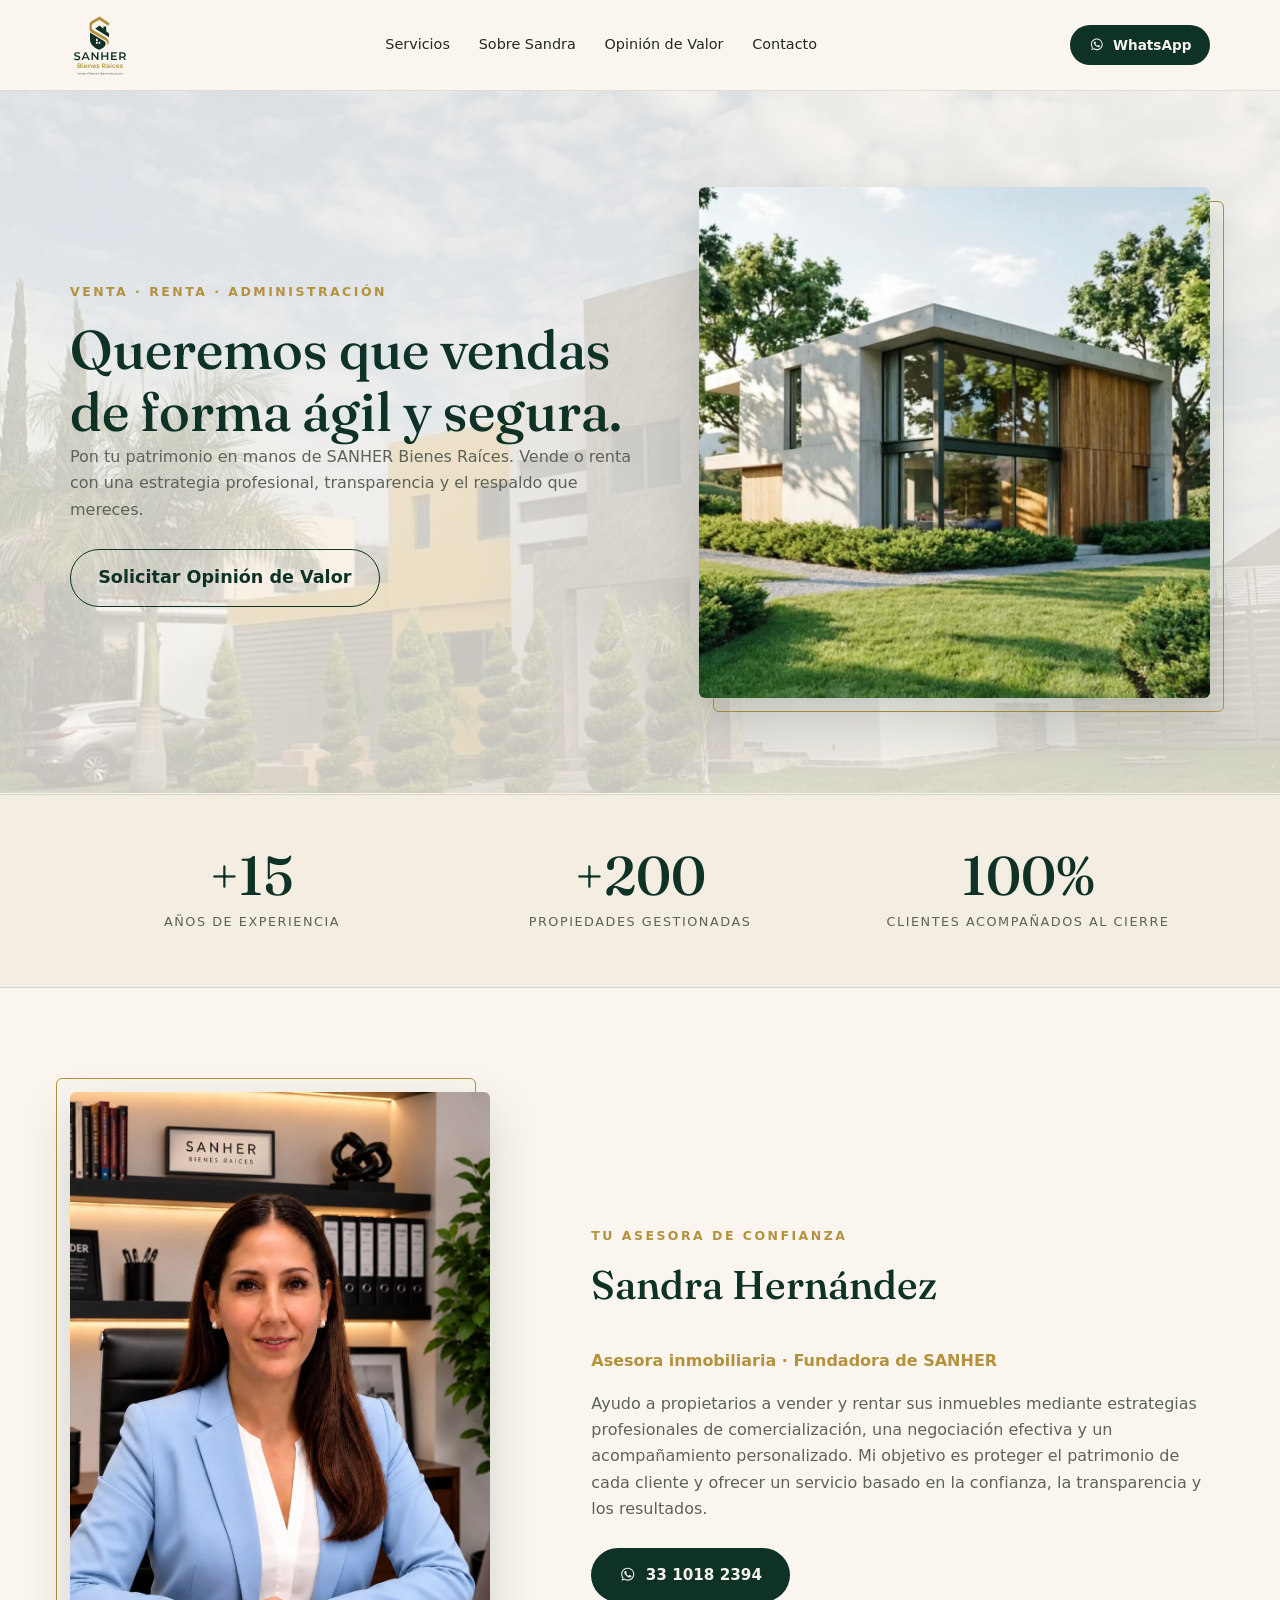
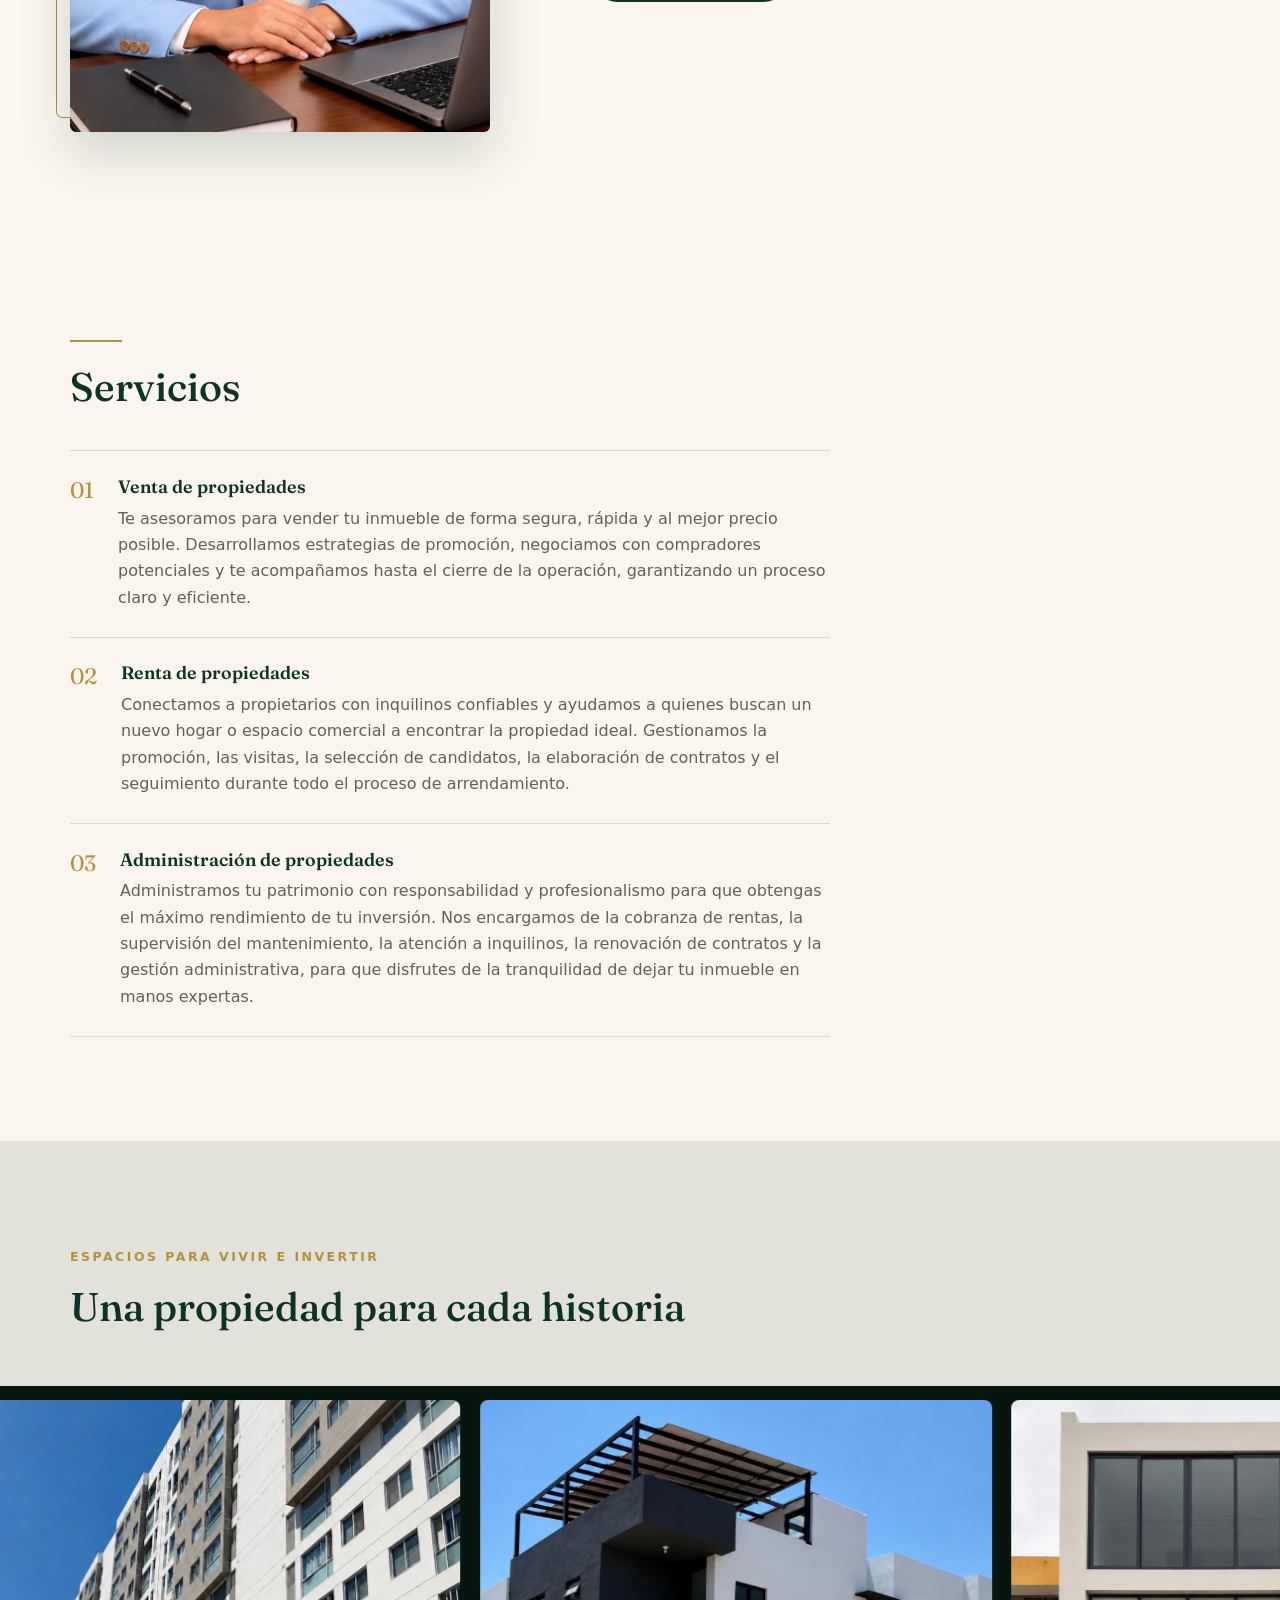
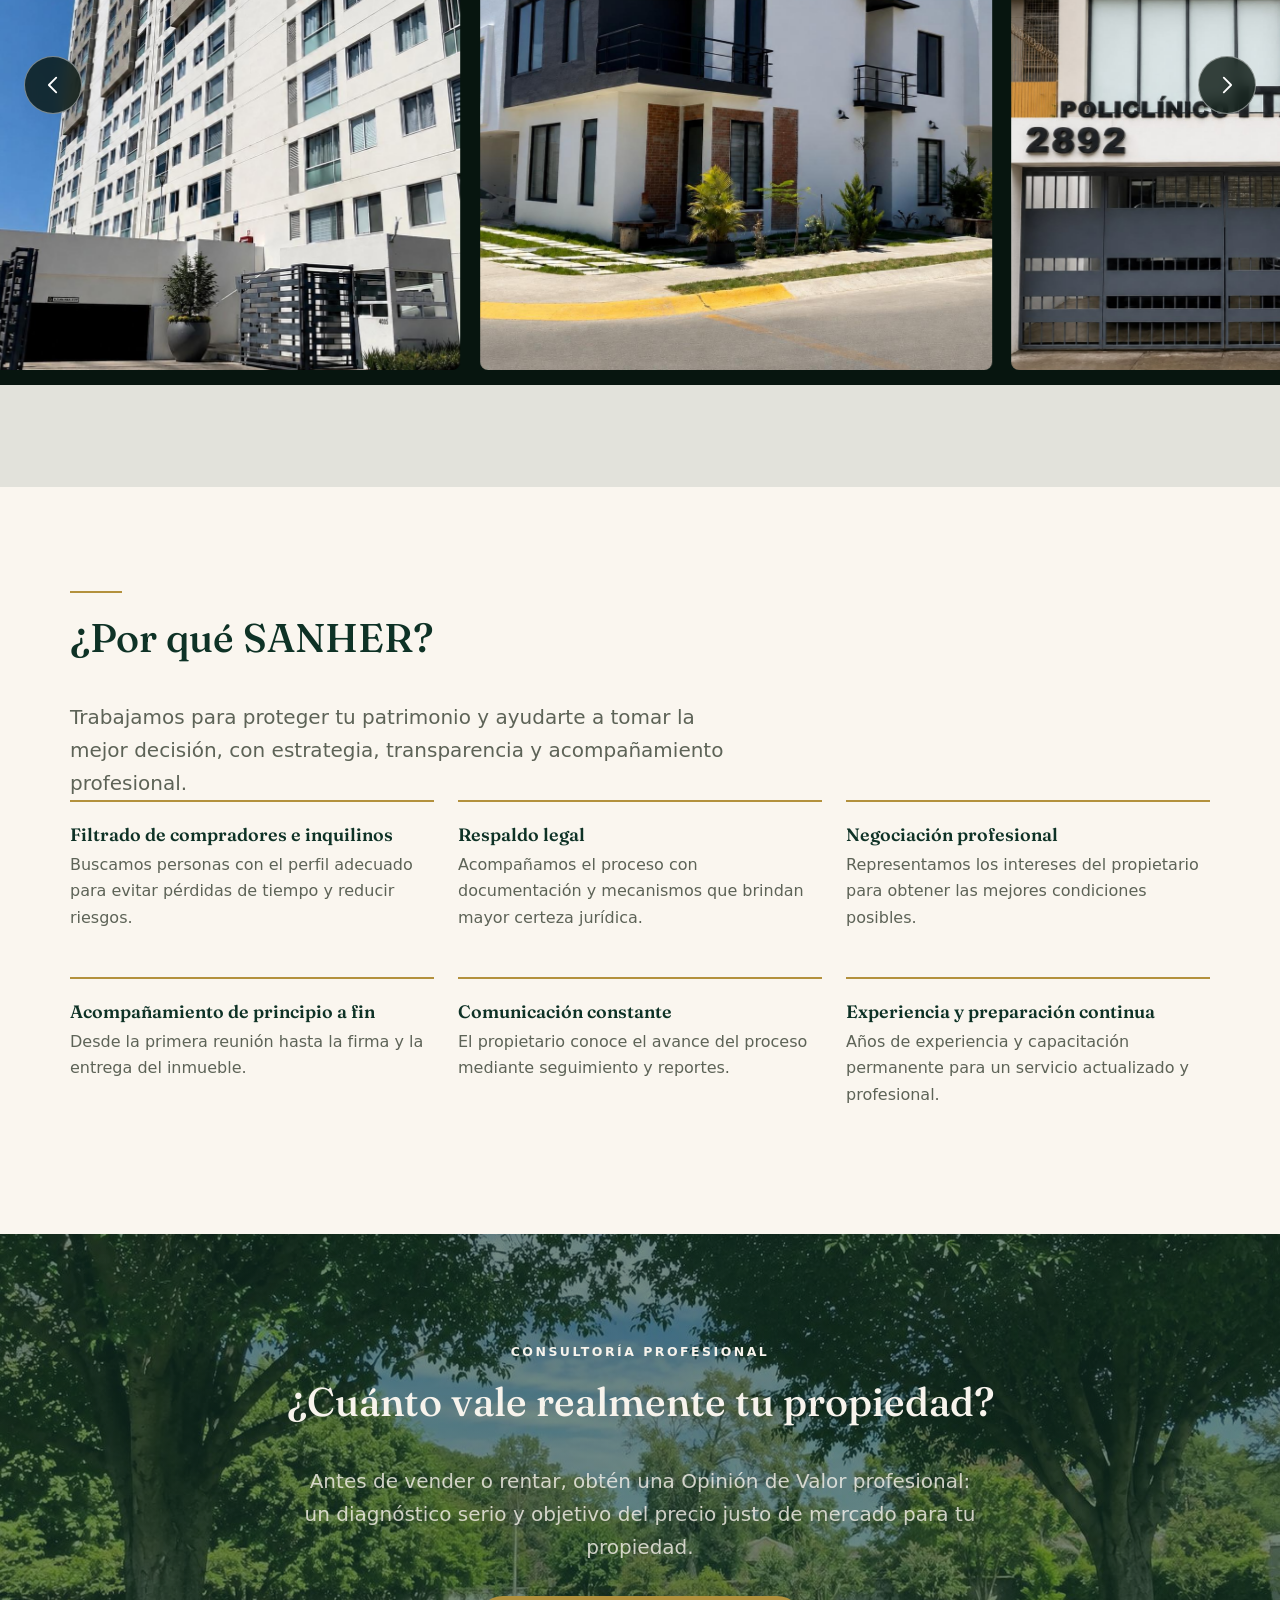
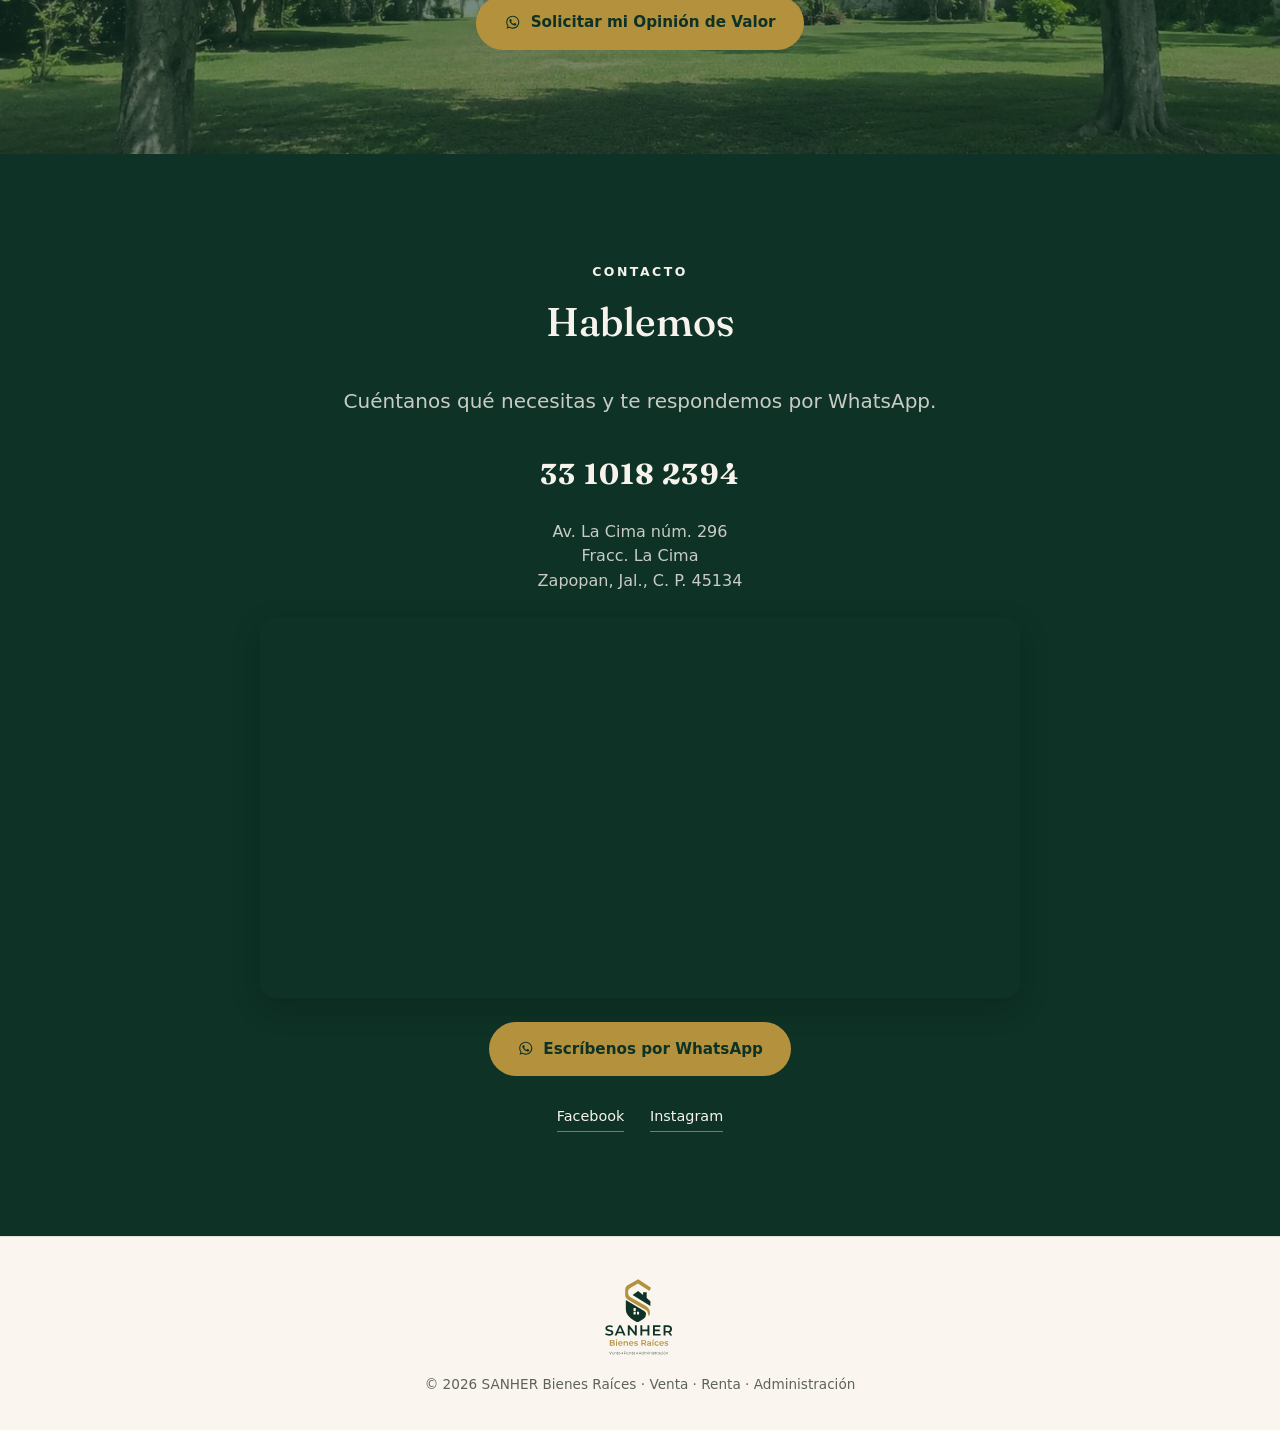
==== commit f3ea3aa2: "Corregir imágenes y direcciones de la galería" ====
--- a/galeria.html
+++ b/galeria.html
@@ -39,11 +39,11 @@
 @media(prefers-reduced-motion:reduce){.prop-carrusel__abrir img,.prop-carrusel__rotulo{transition:none}}
 </style></head> <body>  <header class="fr-header" id="inicio" data-astro-cid-ue7ehvbg> <div class="contenedor fr-header__inner" data-astro-cid-ue7ehvbg> <a class="marca" href="#inicio" aria-label="SANHER Bienes Raíces"> <img class="marca__logo" src="./img/logo-sanher.svg" alt="SANHER Bienes Raíces" width="254" height="277"> </a> <nav class="fr-nav" aria-label="Secciones" data-astro-cid-ue7ehvbg> <a href="#servicios" data-astro-cid-ue7ehvbg>Servicios</a> <a href="#sandra" data-astro-cid-ue7ehvbg>Sobre Sandra</a> <a href="#opinion-valor" data-astro-cid-ue7ehvbg>Opinión de Valor</a> <a href="#contacto" data-astro-cid-ue7ehvbg>Contacto</a> </nav> <a class="boton boton--primario" href="https://wa.me/523310182394?text=Hola%2C%20vi%20la%20p%C3%A1gina%20de%20SANHER%20y%20me%20gustar%C3%ADa%20recibir%20m%C3%A1s%20informaci%C3%B3n." target="_blank" rel="noopener" data-astro-cid-ue7ehvbg> <svg class="icono-ws" viewBox="0 0 32 32" aria-hidden="true"> <path d="M16 3C9.4 3 4 8.3 4 14.9c0 2.6.8 5 2.3 7L4.7 27l5.3-1.7c1.9 1.2 4 1.8 6 1.8 6.6 0 12-5.3 12-11.9S22.6 3 16 3Zm0 21.8c-1.9 0-3.7-.6-5.3-1.6l-.4-.2-3.1 1 1-3-.3-.4a9.6 9.6 0 0 1-1.9-5.7c0-5.4 4.5-9.8 10-9.8s10 4.4 10 9.8-4.5 9.9-10 9.9Zm5.5-7.4c-.3-.2-1.8-.9-2-1-.3-.1-.5-.2-.7.1-.2.3-.8 1-1 1.2-.2.2-.4.2-.7.1a8.1 8.1 0 0 1-4-3.5c-.3-.5.3-.5.9-1.7.1-.2 0-.4 0-.6l-.9-2.2c-.2-.6-.5-.5-.7-.5h-.6c-.2 0-.5.1-.8.4-.3.3-1.1 1-1.1 2.6s1.1 3 1.3 3.2c.2.2 2.2 3.4 5.4 4.7 2 .9 2.8 1 3.8.8.6-.1 1.8-.7 2-1.4.3-.7.3-1.3.2-1.4l-1-.8Z"></path> </svg>
 WhatsApp
-</a> </div> </header> <main data-astro-cid-ue7ehvbg> <section class="fr-hero" data-astro-cid-ue7ehvbg> <video class="fr-hero__video" autoplay muted loop playsinline preload="metadata" poster="./img/fondos/bg-hero.jpg" aria-hidden="true" data-astro-cid-ue7ehvbg> <source src="./video/hero-sanher.mp4" type="video/mp4" data-astro-cid-ue7ehvbg> </video> <div class="contenedor fr-hero__grid" data-astro-cid-ue7ehvbg> <div class="fr-hero__texto" data-astro-cid-ue7ehvbg> <span class="antetitulo" data-astro-cid-ue7ehvbg>Venta · Renta · Administración</span> <h1 data-astro-cid-ue7ehvbg>Queremos que vendas de forma ágil y segura.</h1> <p data-astro-cid-ue7ehvbg>Pon tu patrimonio en manos de SANHER Bienes Raíces. Vende o renta con una estrategia profesional, transparencia y el respaldo que mereces.</p> <div class="fr-acciones" data-astro-cid-ue7ehvbg>  <a class="boton boton--secundario" href="#opinion-valor" style="font-size:1.1rem" data-astro-cid-ue7ehvbg>Solicitar Opinión de Valor</a> </div> </div> <figure class="fr-hero__foto" data-astro-cid-ue7ehvbg> <img src="./img/fondos/casa-minimalista-hero.jpeg" alt="Casa contemporánea de estilo minimalista" width="1289" height="1287" style="width:100%;height:auto;aspect-ratio:1289 / 1287;object-fit:contain;object-position:center" data-astro-cid-ue7ehvbg> </figure> </div> </section> <section class="fr-metricas" data-astro-cid-ue7ehvbg> <div class="contenedor revelar fr-metricas__grid" data-astro-cid-ue7ehvbg> <div class="fr-metrica" data-astro-cid-ue7ehvbg> <span class="fr-metrica__num" data-astro-cid-ue7ehvbg>+15</span> <span class="fr-metrica__label" data-astro-cid-ue7ehvbg>Años de experiencia</span> </div><div class="fr-metrica" data-astro-cid-ue7ehvbg> <span class="fr-metrica__num" data-astro-cid-ue7ehvbg>+200</span> <span class="fr-metrica__label" data-astro-cid-ue7ehvbg>Propiedades gestionadas</span> </div><div class="fr-metrica" data-astro-cid-ue7ehvbg> <span class="fr-metrica__num" data-astro-cid-ue7ehvbg>100%</span> <span class="fr-metrica__label" data-astro-cid-ue7ehvbg>Clientes acompañados al cierre</span> </div> </div> </section> <section class="seccion fr-sandra" id="sandra" data-astro-cid-ue7ehvbg> <div class="contenedor revelar fr-sandra__grid" data-astro-cid-ue7ehvbg> <figure class="fr-sandra__foto" data-astro-cid-ue7ehvbg> <img src="./img/perfil/sandra-blazer-azul.webp" alt="Sandra Hernández, asesora inmobiliaria y fundadora de SANHER" width="520" height="640" loading="lazy" data-astro-cid-ue7ehvbg> </figure> <div class="fr-sandra__texto" data-astro-cid-ue7ehvbg> <span class="antetitulo" data-astro-cid-ue7ehvbg>Tu asesora de confianza</span> <h2 data-astro-cid-ue7ehvbg>Sandra Hernández</h2> <p class="fr-sandra__rol" data-astro-cid-ue7ehvbg>Asesora inmobiliaria · Fundadora de SANHER</p> <p data-astro-cid-ue7ehvbg>Ayudo a propietarios a vender y rentar sus inmuebles mediante estrategias profesionales de comercialización, una negociación efectiva y un acompañamiento personalizado. Mi objetivo es proteger el patrimonio de cada cliente y ofrecer un servicio basado en la confianza, la transparencia y los resultados.</p> <div class="fr-acciones" data-astro-cid-ue7ehvbg> <a class="boton boton--primario" href="https://wa.me/523310182394?text=Hola%2C%20vi%20la%20p%C3%A1gina%20de%20SANHER%20y%20me%20gustar%C3%ADa%20recibir%20m%C3%A1s%20informaci%C3%B3n." target="_blank" rel="noopener" data-astro-cid-ue7ehvbg> <svg class="icono-ws" viewBox="0 0 32 32" aria-hidden="true"> <path d="M16 3C9.4 3 4 8.3 4 14.9c0 2.6.8 5 2.3 7L4.7 27l5.3-1.7c1.9 1.2 4 1.8 6 1.8 6.6 0 12-5.3 12-11.9S22.6 3 16 3Zm0 21.8c-1.9 0-3.7-.6-5.3-1.6l-.4-.2-3.1 1 1-3-.3-.4a9.6 9.6 0 0 1-1.9-5.7c0-5.4 4.5-9.8 10-9.8s10 4.4 10 9.8-4.5 9.9-10 9.9Zm5.5-7.4c-.3-.2-1.8-.9-2-1-.3-.1-.5-.2-.7.1-.2.3-.8 1-1 1.2-.2.2-.4.2-.7.1a8.1 8.1 0 0 1-4-3.5c-.3-.5.3-.5.9-1.7.1-.2 0-.4 0-.6l-.9-2.2c-.2-.6-.5-.5-.7-.5h-.6c-.2 0-.5.1-.8.4-.3.3-1.1 1-1.1 2.6s1.1 3 1.3 3.2c.2.2 2.2 3.4 5.4 4.7 2 .9 2.8 1 3.8.8.6-.1 1.8-.7 2-1.4.3-.7.3-1.3.2-1.4l-1-.8Z"></path> </svg> 33 1018 2394 </a> </div> </div> </div> </section> <section class="seccion fr-servicios" id="servicios" data-astro-cid-ue7ehvbg> <div class="contenedor revelar" data-astro-cid-ue7ehvbg> <hr class="separador" data-astro-cid-ue7ehvbg> <h2 data-astro-cid-ue7ehvbg>Servicios</h2> <ol class="fr-lista" data-astro-cid-ue7ehvbg> <li class="fr-lista__item" data-astro-cid-ue7ehvbg> <span class="fr-lista__num" data-astro-cid-ue7ehvbg>01</span> <div data-astro-cid-ue7ehvbg> <h3 data-astro-cid-ue7ehvbg>Venta de propiedades</h3> <p data-astro-cid-ue7ehvbg>Te asesoramos para vender tu inmueble de forma segura, rápida y al mejor precio posible. Desarrollamos estrategias de promoción, negociamos con compradores potenciales y te acompañamos hasta el cierre de la operación, garantizando un proceso claro y eficiente.</p> </div> </li><li class="fr-lista__item" data-astro-cid-ue7ehvbg> <span class="fr-lista__num" data-astro-cid-ue7ehvbg>02</span> <div data-astro-cid-ue7ehvbg> <h3 data-astro-cid-ue7ehvbg>Renta de propiedades</h3> <p data-astro-cid-ue7ehvbg>Conectamos a propietarios con inquilinos confiables y ayudamos a quienes buscan un nuevo hogar o espacio comercial a encontrar la propiedad ideal. Gestionamos la promoción, las visitas, la selección de candidatos, la elaboración de contratos y el seguimiento durante todo el proceso de arrendamiento.</p> </div> </li><li class="fr-lista__item" data-astro-cid-ue7ehvbg> <span class="fr-lista__num" data-astro-cid-ue7ehvbg>03</span> <div data-astro-cid-ue7ehvbg> <h3 data-astro-cid-ue7ehvbg>Administración de propiedades</h3> <p data-astro-cid-ue7ehvbg>Administramos tu patrimonio con responsabilidad y profesionalismo para que obtengas el máximo rendimiento de tu inversión. Nos encargamos de la cobranza de rentas, la supervisión del mantenimiento, la atención a inquilinos, la renovación de contratos y la gestión administrativa, para que disfrutes de la tranquilidad de dejar tu inmueble en manos expertas.</p> </div> </li> </ol> </div> </section> <section class="seccion fr-propiedades sanher-galeria" aria-labelledby="propiedades-titulo" data-astro-cid-ue7ehvbg><div class="contenedor revelar" data-astro-cid-ue7ehvbg><div class="fr-propiedades__encabezado" data-astro-cid-ue7ehvbg><div data-astro-cid-ue7ehvbg><span class="antetitulo" data-astro-cid-ue7ehvbg>Espacios para vivir e invertir</span><h2 id="propiedades-titulo" data-astro-cid-ue7ehvbg>Una propiedad para cada historia</h2></div></div></div><div class="prop-carrusel" data-prop-carrusel role="region" aria-roledescription="carrusel" aria-label="Propiedades destacadas en movimiento continuo"><div class="prop-carrusel__ventana" data-carrusel-ventana><div class="prop-carrusel__pista" data-carrusel-pista><article class="prop-carrusel__slide" data-carrusel-slide data-propiedad="0"><button class="prop-carrusel__abrir" type="button" data-abrir-propiedad="0" aria-label="Abrir detalles de esta propiedad"><img src="./img/galeria/propiedad-01.jpeg" alt="Fachada de edificio residencial contemporáneo" loading="eager" decoding="async"></button></article><article class="prop-carrusel__slide" data-carrusel-slide data-propiedad="1"><button class="prop-carrusel__abrir" type="button" data-abrir-propiedad="1" aria-label="Abrir detalles de esta propiedad"><img src="./img/galeria/propiedad-02.jpeg" alt="Casa moderna en blanco y negro" loading="eager" decoding="async"></button></article><article class="prop-carrusel__slide" data-carrusel-slide data-propiedad="2"><button class="prop-carrusel__abrir" type="button" data-abrir-propiedad="2" aria-label="Abrir detalles de esta propiedad"><img src="./img/galeria/propiedad-03.jpeg" alt="Casa contemporánea con detalles amarillos" loading="eager" decoding="async"></button></article><article class="prop-carrusel__slide" data-carrusel-slide data-propiedad="3"><button class="prop-carrusel__abrir" type="button" data-abrir-propiedad="3" aria-label="Abrir detalles de esta propiedad"><img src="./img/galeria/propiedad-04.jpeg" alt="Local comercial con amplios ventanales" loading="lazy" decoding="async"></button></article><article class="prop-carrusel__slide" data-carrusel-slide data-propiedad="4"><button class="prop-carrusel__abrir" type="button" data-abrir-propiedad="4" aria-label="Abrir detalles de esta propiedad"><img src="./img/galeria/propiedad-05.jpeg" alt="Terreno arbolado" loading="lazy" decoding="async"></button></article><article class="prop-carrusel__slide" data-carrusel-slide data-propiedad="5"><button class="prop-carrusel__abrir" type="button" data-abrir-propiedad="5" aria-label="Abrir detalles de esta propiedad"><img src="./img/galeria/propiedad-06.jpeg" alt="Casa con fachada naranja" loading="lazy" decoding="async"></button></article><article class="prop-carrusel__slide" data-carrusel-slide data-propiedad="6"><button class="prop-carrusel__abrir" type="button" data-abrir-propiedad="6" aria-label="Abrir detalles de esta propiedad"><img src="./img/galeria/propiedad-07.jpeg" alt="Edificio de departamentos contemporáneo" loading="lazy" decoding="async"></button></article><article class="prop-carrusel__slide" data-carrusel-slide data-propiedad="7"><button class="prop-carrusel__abrir" type="button" data-abrir-propiedad="7" aria-label="Abrir detalles de esta propiedad"><img src="./img/galeria/propiedad-08.jpeg" alt="Torre residencial moderna" loading="lazy" decoding="async"></button></article><article class="prop-carrusel__slide" data-carrusel-slide data-propiedad="0" aria-hidden="true" data-carrusel-clon><button class="prop-carrusel__abrir" type="button" data-abrir-propiedad="0" tabindex="-1" aria-label="Abrir detalles de esta propiedad"><img src="./img/galeria/propiedad-01.jpeg" alt="Fachada de edificio residencial contemporáneo" loading="lazy" decoding="async"></button></article><article class="prop-carrusel__slide" data-carrusel-slide data-propiedad="1" aria-hidden="true" data-carrusel-clon><button class="prop-carrusel__abrir" type="button" data-abrir-propiedad="1" tabindex="-1" aria-label="Abrir detalles de esta propiedad"><img src="./img/galeria/propiedad-02.jpeg" alt="Casa moderna en blanco y negro" loading="lazy" decoding="async"></button></article><article class="prop-carrusel__slide" data-carrusel-slide data-propiedad="2" aria-hidden="true" data-carrusel-clon><button class="prop-carrusel__abrir" type="button" data-abrir-propiedad="2" tabindex="-1" aria-label="Abrir detalles de esta propiedad"><img src="./img/galeria/propiedad-03.jpeg" alt="Casa contemporánea con detalles amarillos" loading="lazy" decoding="async"></button></article><article class="prop-carrusel__slide" data-carrusel-slide data-propiedad="3" aria-hidden="true" data-carrusel-clon><button class="prop-carrusel__abrir" type="button" data-abrir-propiedad="3" tabindex="-1" aria-label="Abrir detalles de esta propiedad"><img src="./img/galeria/propiedad-04.jpeg" alt="Local comercial con amplios ventanales" loading="lazy" decoding="async"></button></article><article class="prop-carrusel__slide" data-carrusel-slide data-propiedad="4" aria-hidden="true" data-carrusel-clon><button class="prop-carrusel__abrir" type="button" data-abrir-propiedad="4" tabindex="-1" aria-label="Abrir detalles de esta propiedad"><img src="./img/galeria/propiedad-05.jpeg" alt="Terreno arbolado" loading="lazy" decoding="async"></button></article><article class="prop-carrusel__slide" data-carrusel-slide data-propiedad="5" aria-hidden="true" data-carrusel-clon><button class="prop-carrusel__abrir" type="button" data-abrir-propiedad="5" tabindex="-1" aria-label="Abrir detalles de esta propiedad"><img src="./img/galeria/propiedad-06.jpeg" alt="Casa con fachada naranja" loading="lazy" decoding="async"></button></article><article class="prop-carrusel__slide" data-carrusel-slide data-propiedad="6" aria-hidden="true" data-carrusel-clon><button class="prop-carrusel__abrir" type="button" data-abrir-propiedad="6" tabindex="-1" aria-label="Abrir detalles de esta propiedad"><img src="./img/galeria/propiedad-07.jpeg" alt="Edificio de departamentos contemporáneo" loading="lazy" decoding="async"></button></article><article class="prop-carrusel__slide" data-carrusel-slide data-propiedad="7" aria-hidden="true" data-carrusel-clon><button class="prop-carrusel__abrir" type="button" data-abrir-propiedad="7" tabindex="-1" aria-label="Abrir detalles de esta propiedad"><img src="./img/galeria/propiedad-08.jpeg" alt="Torre residencial moderna" loading="lazy" decoding="async"></button></article></div><button class="prop-carrusel__flecha prop-carrusel__flecha--anterior" type="button" data-carrusel-anterior aria-label="Mover el carrusel hacia la propiedad anterior"><svg viewBox="0 0 24 24" aria-hidden="true"><path d="m15.5 4-8 8 8 8"/></svg></button><button class="prop-carrusel__flecha prop-carrusel__flecha--siguiente" type="button" data-carrusel-siguiente aria-label="Mover el carrusel hacia la propiedad siguiente"><svg viewBox="0 0 24 24" aria-hidden="true"><path d="m8.5 4 8 8-8 8"/></svg></button></div></div><dialog class="galeria-modal" id="galeria-modal" aria-labelledby="galeria-modal-titulo"><div class="galeria-modal__panel"><button class="galeria-modal__cerrar" type="button" aria-label="Cerrar vista de la propiedad">×</button><div class="galeria-modal__media"><img id="galeria-modal-imagen" src="./img/galeria/propiedad-01.jpeg" alt="Fachada de edificio residencial contemporáneo"><button class="galeria-modal__flecha galeria-modal__flecha--anterior" type="button" data-modal-anterior aria-label="Ver propiedad anterior"><svg viewBox="0 0 24 24" aria-hidden="true"><path d="m15.5 4-8 8 8 8"/></svg></button><button class="galeria-modal__flecha galeria-modal__flecha--siguiente" type="button" data-modal-siguiente aria-label="Ver propiedad siguiente"><svg viewBox="0 0 24 24" aria-hidden="true"><path d="m8.5 4 8 8-8 8"/></svg></button></div><div class="galeria-modal__info"><h3 id="galeria-modal-titulo">Ubicación de la propiedad</h3><a class="galeria-modal__ubicacion" id="galeria-modal-enlace" href="https://www.google.com/maps/search/?api=1&query=Eutimio%20Pinz%C3%B3n%20n%C3%BAm.%20927%2C%20Condominio%20Tres%20Lagos%2C%20Col.%20Lomas%20de%20Independencia%2C%20Guadalajara%2C%20Jal." target="_blank" rel="noopener" aria-label="Abrir esta ubicación en Google Maps" title="Abrir en Google Maps"><svg viewBox="0 0 24 24" aria-hidden="true"><path d="M12 22s7-6.1 7-13A7 7 0 1 0 5 9c0 6.9 7 13 7 13Zm0-9.8A3.2 3.2 0 1 1 12 5a3.2 3.2 0 0 1 0 6.4Z"/></svg><span id="galeria-modal-direccion">Eutimio Pinzón núm. 927
+</a> </div> </header> <main data-astro-cid-ue7ehvbg> <section class="fr-hero" data-astro-cid-ue7ehvbg> <video class="fr-hero__video" autoplay muted loop playsinline preload="metadata" poster="./img/fondos/bg-hero.jpg" aria-hidden="true" data-astro-cid-ue7ehvbg> <source src="./video/hero-sanher.mp4" type="video/mp4" data-astro-cid-ue7ehvbg> </video> <div class="contenedor fr-hero__grid" data-astro-cid-ue7ehvbg> <div class="fr-hero__texto" data-astro-cid-ue7ehvbg> <span class="antetitulo" data-astro-cid-ue7ehvbg>Venta · Renta · Administración</span> <h1 data-astro-cid-ue7ehvbg>Queremos que vendas de forma ágil y segura.</h1> <p data-astro-cid-ue7ehvbg>Pon tu patrimonio en manos de SANHER Bienes Raíces. Vende o renta con una estrategia profesional, transparencia y el respaldo que mereces.</p> <div class="fr-acciones" data-astro-cid-ue7ehvbg>  <a class="boton boton--secundario" href="#opinion-valor" style="font-size:1.1rem" data-astro-cid-ue7ehvbg>Solicitar Opinión de Valor</a> </div> </div> <figure class="fr-hero__foto" data-astro-cid-ue7ehvbg> <img src="./img/fondos/casa-minimalista-hero.jpeg" alt="Casa contemporánea de estilo minimalista" width="1289" height="1287" style="width:100%;height:auto;aspect-ratio:1289 / 1287;object-fit:contain;object-position:center" data-astro-cid-ue7ehvbg> </figure> </div> </section> <section class="fr-metricas" data-astro-cid-ue7ehvbg> <div class="contenedor revelar fr-metricas__grid" data-astro-cid-ue7ehvbg> <div class="fr-metrica" data-astro-cid-ue7ehvbg> <span class="fr-metrica__num" data-astro-cid-ue7ehvbg>+15</span> <span class="fr-metrica__label" data-astro-cid-ue7ehvbg>Años de experiencia</span> </div><div class="fr-metrica" data-astro-cid-ue7ehvbg> <span class="fr-metrica__num" data-astro-cid-ue7ehvbg>+200</span> <span class="fr-metrica__label" data-astro-cid-ue7ehvbg>Propiedades gestionadas</span> </div><div class="fr-metrica" data-astro-cid-ue7ehvbg> <span class="fr-metrica__num" data-astro-cid-ue7ehvbg>100%</span> <span class="fr-metrica__label" data-astro-cid-ue7ehvbg>Clientes acompañados al cierre</span> </div> </div> </section> <section class="seccion fr-sandra" id="sandra" data-astro-cid-ue7ehvbg> <div class="contenedor revelar fr-sandra__grid" data-astro-cid-ue7ehvbg> <figure class="fr-sandra__foto" data-astro-cid-ue7ehvbg> <img src="./img/perfil/sandra-blazer-azul.webp" alt="Sandra Hernández, asesora inmobiliaria y fundadora de SANHER" width="520" height="640" loading="lazy" data-astro-cid-ue7ehvbg> </figure> <div class="fr-sandra__texto" data-astro-cid-ue7ehvbg> <span class="antetitulo" data-astro-cid-ue7ehvbg>Tu asesora de confianza</span> <h2 data-astro-cid-ue7ehvbg>Sandra Hernández</h2> <p class="fr-sandra__rol" data-astro-cid-ue7ehvbg>Asesora inmobiliaria · Fundadora de SANHER</p> <p data-astro-cid-ue7ehvbg>Ayudo a propietarios a vender y rentar sus inmuebles mediante estrategias profesionales de comercialización, una negociación efectiva y un acompañamiento personalizado. Mi objetivo es proteger el patrimonio de cada cliente y ofrecer un servicio basado en la confianza, la transparencia y los resultados.</p> <div class="fr-acciones" data-astro-cid-ue7ehvbg> <a class="boton boton--primario" href="https://wa.me/523310182394?text=Hola%2C%20vi%20la%20p%C3%A1gina%20de%20SANHER%20y%20me%20gustar%C3%ADa%20recibir%20m%C3%A1s%20informaci%C3%B3n." target="_blank" rel="noopener" data-astro-cid-ue7ehvbg> <svg class="icono-ws" viewBox="0 0 32 32" aria-hidden="true"> <path d="M16 3C9.4 3 4 8.3 4 14.9c0 2.6.8 5 2.3 7L4.7 27l5.3-1.7c1.9 1.2 4 1.8 6 1.8 6.6 0 12-5.3 12-11.9S22.6 3 16 3Zm0 21.8c-1.9 0-3.7-.6-5.3-1.6l-.4-.2-3.1 1 1-3-.3-.4a9.6 9.6 0 0 1-1.9-5.7c0-5.4 4.5-9.8 10-9.8s10 4.4 10 9.8-4.5 9.9-10 9.9Zm5.5-7.4c-.3-.2-1.8-.9-2-1-.3-.1-.5-.2-.7.1-.2.3-.8 1-1 1.2-.2.2-.4.2-.7.1a8.1 8.1 0 0 1-4-3.5c-.3-.5.3-.5.9-1.7.1-.2 0-.4 0-.6l-.9-2.2c-.2-.6-.5-.5-.7-.5h-.6c-.2 0-.5.1-.8.4-.3.3-1.1 1-1.1 2.6s1.1 3 1.3 3.2c.2.2 2.2 3.4 5.4 4.7 2 .9 2.8 1 3.8.8.6-.1 1.8-.7 2-1.4.3-.7.3-1.3.2-1.4l-1-.8Z"></path> </svg> 33 1018 2394 </a> </div> </div> </div> </section> <section class="seccion fr-servicios" id="servicios" data-astro-cid-ue7ehvbg> <div class="contenedor revelar" data-astro-cid-ue7ehvbg> <hr class="separador" data-astro-cid-ue7ehvbg> <h2 data-astro-cid-ue7ehvbg>Servicios</h2> <ol class="fr-lista" data-astro-cid-ue7ehvbg> <li class="fr-lista__item" data-astro-cid-ue7ehvbg> <span class="fr-lista__num" data-astro-cid-ue7ehvbg>01</span> <div data-astro-cid-ue7ehvbg> <h3 data-astro-cid-ue7ehvbg>Venta de propiedades</h3> <p data-astro-cid-ue7ehvbg>Te asesoramos para vender tu inmueble de forma segura, rápida y al mejor precio posible. Desarrollamos estrategias de promoción, negociamos con compradores potenciales y te acompañamos hasta el cierre de la operación, garantizando un proceso claro y eficiente.</p> </div> </li><li class="fr-lista__item" data-astro-cid-ue7ehvbg> <span class="fr-lista__num" data-astro-cid-ue7ehvbg>02</span> <div data-astro-cid-ue7ehvbg> <h3 data-astro-cid-ue7ehvbg>Renta de propiedades</h3> <p data-astro-cid-ue7ehvbg>Conectamos a propietarios con inquilinos confiables y ayudamos a quienes buscan un nuevo hogar o espacio comercial a encontrar la propiedad ideal. Gestionamos la promoción, las visitas, la selección de candidatos, la elaboración de contratos y el seguimiento durante todo el proceso de arrendamiento.</p> </div> </li><li class="fr-lista__item" data-astro-cid-ue7ehvbg> <span class="fr-lista__num" data-astro-cid-ue7ehvbg>03</span> <div data-astro-cid-ue7ehvbg> <h3 data-astro-cid-ue7ehvbg>Administración de propiedades</h3> <p data-astro-cid-ue7ehvbg>Administramos tu patrimonio con responsabilidad y profesionalismo para que obtengas el máximo rendimiento de tu inversión. Nos encargamos de la cobranza de rentas, la supervisión del mantenimiento, la atención a inquilinos, la renovación de contratos y la gestión administrativa, para que disfrutes de la tranquilidad de dejar tu inmueble en manos expertas.</p> </div> </li> </ol> </div> </section> <section class="seccion fr-propiedades sanher-galeria" aria-labelledby="propiedades-titulo" data-astro-cid-ue7ehvbg><div class="contenedor revelar" data-astro-cid-ue7ehvbg><div class="fr-propiedades__encabezado" data-astro-cid-ue7ehvbg><div data-astro-cid-ue7ehvbg><span class="antetitulo" data-astro-cid-ue7ehvbg>Espacios para vivir e invertir</span><h2 id="propiedades-titulo" data-astro-cid-ue7ehvbg>Una propiedad para cada historia</h2></div></div></div><div class="prop-carrusel" data-prop-carrusel role="region" aria-roledescription="carrusel" aria-label="Propiedades destacadas en movimiento continuo"><div class="prop-carrusel__ventana" data-carrusel-ventana><div class="prop-carrusel__pista" data-carrusel-pista><article class="prop-carrusel__slide" data-carrusel-slide data-propiedad="0"><button class="prop-carrusel__abrir" type="button" data-abrir-propiedad="0" aria-label="Abrir detalles de esta propiedad"><img src="./img/galeria/propiedad-01.jpeg?v=20260727-relacion-01" alt="Fachada de edificio residencial contemporáneo" loading="eager" decoding="async"></button></article><article class="prop-carrusel__slide" data-carrusel-slide data-propiedad="1"><button class="prop-carrusel__abrir" type="button" data-abrir-propiedad="1" aria-label="Abrir detalles de esta propiedad"><img src="./img/galeria/propiedad-02.jpeg?v=20260727-relacion-01" alt="Casa contemporánea en blanco y negro" loading="eager" decoding="async"></button></article><article class="prop-carrusel__slide" data-carrusel-slide data-propiedad="2"><button class="prop-carrusel__abrir" type="button" data-abrir-propiedad="2" aria-label="Abrir detalles de esta propiedad"><img src="./img/galeria/propiedad-03.jpeg?v=20260727-relacion-01" alt="Fachada del Policlínico Italia" loading="eager" decoding="async"></button></article><article class="prop-carrusel__slide" data-carrusel-slide data-propiedad="3"><button class="prop-carrusel__abrir" type="button" data-abrir-propiedad="3" aria-label="Abrir detalles de esta propiedad"><img src="./img/galeria/propiedad-04.jpeg?v=20260727-relacion-01" alt="Local comercial con amplios ventanales" loading="lazy" decoding="async"></button></article><article class="prop-carrusel__slide" data-carrusel-slide data-propiedad="4"><button class="prop-carrusel__abrir" type="button" data-abrir-propiedad="4" aria-label="Abrir detalles de esta propiedad"><img src="./img/galeria/propiedad-05.jpeg?v=20260727-relacion-01" alt="Terreno arbolado con área verde" loading="lazy" decoding="async"></button></article><article class="prop-carrusel__slide" data-carrusel-slide data-propiedad="5"><button class="prop-carrusel__abrir" type="button" data-abrir-propiedad="5" aria-label="Abrir detalles de esta propiedad"><img src="./img/galeria/propiedad-06.jpeg?v=20260727-relacion-01" alt="Casa con fachada naranja y detalles de piedra" loading="lazy" decoding="async"></button></article><article class="prop-carrusel__slide" data-carrusel-slide data-propiedad="6"><button class="prop-carrusel__abrir" type="button" data-abrir-propiedad="6" aria-label="Abrir detalles de esta propiedad"><img src="./img/galeria/propiedad-07.jpeg?v=20260727-relacion-01" alt="Edificio de departamentos contemporáneo" loading="lazy" decoding="async"></button></article><article class="prop-carrusel__slide" data-carrusel-slide data-propiedad="7"><button class="prop-carrusel__abrir" type="button" data-abrir-propiedad="7" aria-label="Abrir detalles de esta propiedad"><img src="./img/galeria/propiedad-08.jpeg?v=20260727-relacion-01" alt="Conjunto residencial con torres y áreas verdes" loading="lazy" decoding="async"></button></article><article class="prop-carrusel__slide" data-carrusel-slide data-propiedad="8"><button class="prop-carrusel__abrir" type="button" data-abrir-propiedad="8" aria-label="Abrir detalles de esta propiedad"><img src="./img/galeria/propiedad-09.jpeg?v=20260727-relacion-01" alt="Casa contemporánea blanca y amarilla" loading="lazy" decoding="async"></button></article><article class="prop-carrusel__slide" data-carrusel-slide data-propiedad="9"><button class="prop-carrusel__abrir" type="button" data-abrir-propiedad="9" aria-label="Abrir detalles de esta propiedad"><img src="./img/galeria/propiedad-10.jpeg?v=20260727-relacion-01" alt="Edificio residencial con balcones y jardineras" loading="lazy" decoding="async"></button></article><article class="prop-carrusel__slide" data-carrusel-slide data-propiedad="0" aria-hidden="true" data-carrusel-clon><button class="prop-carrusel__abrir" type="button" data-abrir-propiedad="0" tabindex="-1" aria-label="Abrir detalles de esta propiedad"><img src="./img/galeria/propiedad-01.jpeg?v=20260727-relacion-01" alt="Fachada de edificio residencial contemporáneo" loading="lazy" decoding="async"></button></article><article class="prop-carrusel__slide" data-carrusel-slide data-propiedad="1" aria-hidden="true" data-carrusel-clon><button class="prop-carrusel__abrir" type="button" data-abrir-propiedad="1" tabindex="-1" aria-label="Abrir detalles de esta propiedad"><img src="./img/galeria/propiedad-02.jpeg?v=20260727-relacion-01" alt="Casa contemporánea en blanco y negro" loading="lazy" decoding="async"></button></article><article class="prop-carrusel__slide" data-carrusel-slide data-propiedad="2" aria-hidden="true" data-carrusel-clon><button class="prop-carrusel__abrir" type="button" data-abrir-propiedad="2" tabindex="-1" aria-label="Abrir detalles de esta propiedad"><img src="./img/galeria/propiedad-03.jpeg?v=20260727-relacion-01" alt="Fachada del Policlínico Italia" loading="lazy" decoding="async"></button></article><article class="prop-carrusel__slide" data-carrusel-slide data-propiedad="3" aria-hidden="true" data-carrusel-clon><button class="prop-carrusel__abrir" type="button" data-abrir-propiedad="3" tabindex="-1" aria-label="Abrir detalles de esta propiedad"><img src="./img/galeria/propiedad-04.jpeg?v=20260727-relacion-01" alt="Local comercial con amplios ventanales" loading="lazy" decoding="async"></button></article><article class="prop-carrusel__slide" data-carrusel-slide data-propiedad="4" aria-hidden="true" data-carrusel-clon><button class="prop-carrusel__abrir" type="button" data-abrir-propiedad="4" tabindex="-1" aria-label="Abrir detalles de esta propiedad"><img src="./img/galeria/propiedad-05.jpeg?v=20260727-relacion-01" alt="Terreno arbolado con área verde" loading="lazy" decoding="async"></button></article><article class="prop-carrusel__slide" data-carrusel-slide data-propiedad="5" aria-hidden="true" data-carrusel-clon><button class="prop-carrusel__abrir" type="button" data-abrir-propiedad="5" tabindex="-1" aria-label="Abrir detalles de esta propiedad"><img src="./img/galeria/propiedad-06.jpeg?v=20260727-relacion-01" alt="Casa con fachada naranja y detalles de piedra" loading="lazy" decoding="async"></button></article><article class="prop-carrusel__slide" data-carrusel-slide data-propiedad="6" aria-hidden="true" data-carrusel-clon><button class="prop-carrusel__abrir" type="button" data-abrir-propiedad="6" tabindex="-1" aria-label="Abrir detalles de esta propiedad"><img src="./img/galeria/propiedad-07.jpeg?v=20260727-relacion-01" alt="Edificio de departamentos contemporáneo" loading="lazy" decoding="async"></button></article><article class="prop-carrusel__slide" data-carrusel-slide data-propiedad="7" aria-hidden="true" data-carrusel-clon><button class="prop-carrusel__abrir" type="button" data-abrir-propiedad="7" tabindex="-1" aria-label="Abrir detalles de esta propiedad"><img src="./img/galeria/propiedad-08.jpeg?v=20260727-relacion-01" alt="Conjunto residencial con torres y áreas verdes" loading="lazy" decoding="async"></button></article><article class="prop-carrusel__slide" data-carrusel-slide data-propiedad="8" aria-hidden="true" data-carrusel-clon><button class="prop-carrusel__abrir" type="button" data-abrir-propiedad="8" tabindex="-1" aria-label="Abrir detalles de esta propiedad"><img src="./img/galeria/propiedad-09.jpeg?v=20260727-relacion-01" alt="Casa contemporánea blanca y amarilla" loading="lazy" decoding="async"></button></article><article class="prop-carrusel__slide" data-carrusel-slide data-propiedad="9" aria-hidden="true" data-carrusel-clon><button class="prop-carrusel__abrir" type="button" data-abrir-propiedad="9" tabindex="-1" aria-label="Abrir detalles de esta propiedad"><img src="./img/galeria/propiedad-10.jpeg?v=20260727-relacion-01" alt="Edificio residencial con balcones y jardineras" loading="lazy" decoding="async"></button></article></div><button class="prop-carrusel__flecha prop-carrusel__flecha--anterior" type="button" data-carrusel-anterior aria-label="Mover el carrusel hacia la propiedad anterior"><svg viewBox="0 0 24 24" aria-hidden="true"><path d="m15.5 4-8 8 8 8"/></svg></button><button class="prop-carrusel__flecha prop-carrusel__flecha--siguiente" type="button" data-carrusel-siguiente aria-label="Mover el carrusel hacia la propiedad siguiente"><svg viewBox="0 0 24 24" aria-hidden="true"><path d="m8.5 4 8 8-8 8"/></svg></button></div></div><dialog class="galeria-modal" id="galeria-modal" aria-labelledby="galeria-modal-titulo"><div class="galeria-modal__panel"><button class="galeria-modal__cerrar" type="button" aria-label="Cerrar vista de la propiedad">×</button><div class="galeria-modal__media"><img id="galeria-modal-imagen" src="./img/galeria/propiedad-01.jpeg?v=20260727-relacion-01" alt="Fachada de edificio residencial contemporáneo"><button class="galeria-modal__flecha galeria-modal__flecha--anterior" type="button" data-modal-anterior aria-label="Ver propiedad anterior"><svg viewBox="0 0 24 24" aria-hidden="true"><path d="m15.5 4-8 8 8 8"/></svg></button><button class="galeria-modal__flecha galeria-modal__flecha--siguiente" type="button" data-modal-siguiente aria-label="Ver propiedad siguiente"><svg viewBox="0 0 24 24" aria-hidden="true"><path d="m8.5 4 8 8-8 8"/></svg></button></div><div class="galeria-modal__info"><h3 id="galeria-modal-titulo">Ubicación de la propiedad</h3><a class="galeria-modal__ubicacion" id="galeria-modal-enlace" href="https://www.google.com/maps/search/?api=1&query=Eutimio%20Pinz%C3%B3n%20n%C3%BAm.%20927%2C%20Condominio%20Tres%20Lagos%2C%20Col.%20Lomas%20de%20Independencia%2C%20Guadalajara%2C%20Jal." target="_blank" rel="noopener" aria-label="Abrir esta ubicación en Google Maps" title="Abrir en Google Maps"><svg viewBox="0 0 24 24" aria-hidden="true"><path d="M12 22s7-6.1 7-13A7 7 0 1 0 5 9c0 6.9 7 13 7 13Zm0-9.8A3.2 3.2 0 1 1 12 5a3.2 3.2 0 0 1 0 6.4Z"/></svg><span id="galeria-modal-direccion">Eutimio Pinzón núm. 927
 Condominio Tres Lagos
 Col. Lomas de Independencia
 Guadalajara, Jal.</span></a></div></div></dialog></section> <section class="seccion fr-porque" data-astro-cid-ue7ehvbg> <div class="contenedor revelar" data-astro-cid-ue7ehvbg> <hr class="separador" data-astro-cid-ue7ehvbg> <h2 data-astro-cid-ue7ehvbg>¿Por qué SANHER?</h2> <p class="destacado" data-astro-cid-ue7ehvbg>Trabajamos para proteger tu patrimonio y ayudarte a tomar la mejor decisión, con estrategia, transparencia y acompañamiento profesional.</p> <div class="rejilla rejilla--3 fr-difs" data-astro-cid-ue7ehvbg> <article class="fr-dif" data-astro-cid-ue7ehvbg> <h3 data-astro-cid-ue7ehvbg>Filtrado de compradores e inquilinos</h3> <p data-astro-cid-ue7ehvbg>Buscamos personas con el perfil adecuado para evitar pérdidas de tiempo y reducir riesgos.</p> </article><article class="fr-dif" data-astro-cid-ue7ehvbg> <h3 data-astro-cid-ue7ehvbg>Respaldo legal</h3> <p data-astro-cid-ue7ehvbg>Acompañamos el proceso con documentación y mecanismos que brindan mayor certeza jurídica.</p> </article><article class="fr-dif" data-astro-cid-ue7ehvbg> <h3 data-astro-cid-ue7ehvbg>Negociación profesional</h3> <p data-astro-cid-ue7ehvbg>Representamos los intereses del propietario para obtener las mejores condiciones posibles.</p> </article><article class="fr-dif" data-astro-cid-ue7ehvbg> <h3 data-astro-cid-ue7ehvbg>Acompañamiento de principio a fin</h3> <p data-astro-cid-ue7ehvbg>Desde la primera reunión hasta la firma y la entrega del inmueble.</p> </article><article class="fr-dif" data-astro-cid-ue7ehvbg> <h3 data-astro-cid-ue7ehvbg>Comunicación constante</h3> <p data-astro-cid-ue7ehvbg>El propietario conoce el avance del proceso mediante seguimiento y reportes.</p> </article><article class="fr-dif" data-astro-cid-ue7ehvbg> <h3 data-astro-cid-ue7ehvbg>Experiencia y preparación continua</h3> <p data-astro-cid-ue7ehvbg>Años de experiencia y capacitación permanente para un servicio actualizado y profesional.</p> </article> </div> </div> </section> <section class="seccion banda" id="opinion-valor" style="background-image:linear-gradient(rgba(19,55,42,.58),rgba(19,55,42,.58)),url('./img/fondos/consultoria-jardin.jpeg?v=20260723-2');background-size:cover;background-position:center" data-astro-cid-ue7ehvbg> <div class="contenedor revelar" data-astro-cid-ue7ehvbg> <span class="antetitulo" data-astro-cid-ue7ehvbg>Consultoría profesional</span> <h2 data-astro-cid-ue7ehvbg>¿Cuánto vale realmente tu propiedad?</h2> <p class="destacado" data-astro-cid-ue7ehvbg>Antes de vender o rentar, obtén una Opinión de Valor profesional: un diagnóstico serio y objetivo del precio justo de mercado para tu propiedad.</p> <a class="boton boton--primario" href="https://wa.me/523310182394?text=Hola%2C%20vi%20la%20p%C3%A1gina%20de%20SANHER%20y%20me%20gustar%C3%ADa%20recibir%20m%C3%A1s%20informaci%C3%B3n." target="_blank" rel="noopener" data-astro-cid-ue7ehvbg> <svg class="icono-ws" viewBox="0 0 32 32" aria-hidden="true"> <path d="M16 3C9.4 3 4 8.3 4 14.9c0 2.6.8 5 2.3 7L4.7 27l5.3-1.7c1.9 1.2 4 1.8 6 1.8 6.6 0 12-5.3 12-11.9S22.6 3 16 3Zm0 21.8c-1.9 0-3.7-.6-5.3-1.6l-.4-.2-3.1 1 1-3-.3-.4a9.6 9.6 0 0 1-1.9-5.7c0-5.4 4.5-9.8 10-9.8s10 4.4 10 9.8-4.5 9.9-10 9.9Zm5.5-7.4c-.3-.2-1.8-.9-2-1-.3-.1-.5-.2-.7.1-.2.3-.8 1-1 1.2-.2.2-.4.2-.7.1a8.1 8.1 0 0 1-4-3.5c-.3-.5.3-.5.9-1.7.1-.2 0-.4 0-.6l-.9-2.2c-.2-.6-.5-.5-.7-.5h-.6c-.2 0-.5.1-.8.4-.3.3-1.1 1-1.1 2.6s1.1 3 1.3 3.2c.2.2 2.2 3.4 5.4 4.7 2 .9 2.8 1 3.8.8.6-.1 1.8-.7 2-1.4.3-.7.3-1.3.2-1.4l-1-.8Z"></path> </svg> Solicitar mi Opinión de Valor </a> </div> </section> <!-- FAQ pendiente de contenido aprobado por el cliente --> <section class="seccion banda con-fondo" id="contacto" style="--img-fondo: url('./img/fondos/bg-contacto.jpg')" data-astro-cid-ue7ehvbg> <div class="contenedor revelar" data-astro-cid-ue7ehvbg> <span class="antetitulo" data-astro-cid-ue7ehvbg>Contacto</span> <h2 data-astro-cid-ue7ehvbg>Hablemos</h2> <p class="destacado" data-astro-cid-ue7ehvbg>Cuéntanos qué necesitas y te respondemos por WhatsApp.</p> <span class="contacto__telefono" data-astro-cid-ue7ehvbg>33 1018 2394</span> <br data-astro-cid-ue7ehvbg> <address class="contacto__direccion" data-astro-cid-ue7ehvbg>Av. La Cima núm. 296<br data-astro-cid-ue7ehvbg>Fracc. La Cima<br data-astro-cid-ue7ehvbg>Zapopan, Jal., C. P. 45134</address> <div class="contacto__mapa" style="width:min(100%,760px);height:clamp(230px,50vw,380px);margin:1.5rem auto;overflow:hidden;border-radius:16px;box-shadow:0 10px 30px rgba(0,0,0,.18)" data-astro-cid-ue7ehvbg> <iframe title="Ubicación de SANHER Bienes Raíces" src="https://www.google.com/maps?q=Av.%20La%20Cima%20296%2C%20Fracc.%20La%20Cima%2C%20Zapopan%2C%20Jalisco%2045134&output=embed" width="100%" height="100%" style="border:0;display:block" loading="lazy" referrerpolicy="no-referrer-when-downgrade" allowfullscreen data-astro-cid-ue7ehvbg></iframe> </div> <a class="boton boton--primario" href="https://wa.me/523310182394?text=Hola%2C%20vi%20la%20p%C3%A1gina%20de%20SANHER%20y%20me%20gustar%C3%ADa%20recibir%20m%C3%A1s%20informaci%C3%B3n." target="_blank" rel="noopener" data-astro-cid-ue7ehvbg> <svg class="icono-ws" viewBox="0 0 32 32" aria-hidden="true"> <path d="M16 3C9.4 3 4 8.3 4 14.9c0 2.6.8 5 2.3 7L4.7 27l5.3-1.7c1.9 1.2 4 1.8 6 1.8 6.6 0 12-5.3 12-11.9S22.6 3 16 3Zm0 21.8c-1.9 0-3.7-.6-5.3-1.6l-.4-.2-3.1 1 1-3-.3-.4a9.6 9.6 0 0 1-1.9-5.7c0-5.4 4.5-9.8 10-9.8s10 4.4 10 9.8-4.5 9.9-10 9.9Zm5.5-7.4c-.3-.2-1.8-.9-2-1-.3-.1-.5-.2-.7.1-.2.3-.8 1-1 1.2-.2.2-.4.2-.7.1a8.1 8.1 0 0 1-4-3.5c-.3-.5.3-.5.9-1.7.1-.2 0-.4 0-.6l-.9-2.2c-.2-.6-.5-.5-.7-.5h-.6c-.2 0-.5.1-.8.4-.3.3-1.1 1-1.1 2.6s1.1 3 1.3 3.2c.2.2 2.2 3.4 5.4 4.7 2 .9 2.8 1 3.8.8.6-.1 1.8-.7 2-1.4.3-.7.3-1.3.2-1.4l-1-.8Z"></path> </svg>
 Escríbenos por WhatsApp
 </a> <div class="redes" data-astro-cid-ue7ehvbg> <a href="https://www.facebook.com/sandra.hernandezgudino/" target="_blank" rel="noopener" data-astro-cid-ue7ehvbg>Facebook</a> <a href="https://www.instagram.com/sanherbienesraices/" target="_blank" rel="noopener" data-astro-cid-ue7ehvbg>Instagram</a> </div> </div> </section> </main> <footer class="footer" data-astro-cid-ue7ehvbg> <div class="contenedor" data-astro-cid-ue7ehvbg> <a class="marca" href="#inicio" aria-label="SANHER Bienes Raíces"> <img class="marca__logo" src="./img/logo-sanher.svg" alt="SANHER Bienes Raíces" width="254" height="277"> </a> <p data-astro-cid-ue7ehvbg>© <span id="anio" data-astro-cid-ue7ehvbg></span> SANHER Bienes Raíces · Venta · Renta · Administración</p> </div> </footer> <a class="ws-flotante" href="https://wa.me/523310182394?text=Hola%2C%20vi%20la%20p%C3%A1gina%20de%20SANHER%20y%20me%20gustar%C3%ADa%20recibir%20m%C3%A1s%20informaci%C3%B3n." target="_blank" rel="noopener" aria-label="Escríbenos por WhatsApp" data-astro-cid-ue7ehvbg> <svg class viewBox="0 0 32 32" aria-hidden="true"> <path d="M16 3C9.4 3 4 8.3 4 14.9c0 2.6.8 5 2.3 7L4.7 27l5.3-1.7c1.9 1.2 4 1.8 6 1.8 6.6 0 12-5.3 12-11.9S22.6 3 16 3Zm0 21.8c-1.9 0-3.7-.6-5.3-1.6l-.4-.2-3.1 1 1-3-.3-.4a9.6 9.6 0 0 1-1.9-5.7c0-5.4 4.5-9.8 10-9.8s10 4.4 10 9.8-4.5 9.9-10 9.9Zm5.5-7.4c-.3-.2-1.8-.9-2-1-.3-.1-.5-.2-.7.1-.2.3-.8 1-1 1.2-.2.2-.4.2-.7.1a8.1 8.1 0 0 1-4-3.5c-.3-.5.3-.5.9-1.7.1-.2 0-.4 0-.6l-.9-2.2c-.2-.6-.5-.5-.7-.5h-.6c-.2 0-.5.1-.8.4-.3.3-1.1 1-1.1 2.6s1.1 3 1.3 3.2c.2.2 2.2 3.4 5.4 4.7 2 .9 2.8 1 3.8.8.6-.1 1.8-.7 2-1.4.3-.7.3-1.3.2-1.4l-1-.8Z"></path> </svg> </a>  <script type="module">const y=window.matchMedia("(prefers-reduced-motion: reduce)"),i=document.querySelector("[data-fr-carrusel]");if(i instanceof HTMLElement&&!y.matches){let T=function(e){const t=e%_;if(t<o)return c;if(t<o+s){const w=(t-o)/s;return c+(r-c)*p(w)}const v=(t-o-s)/A;return r+(c-r)*O(v)},f=function(e){n===null&&(n=e);let t=(e-n)/1e3;n=e,t>.1&&(t=.1),L+=t,l+=T(L)*t,a>0&&(l%=a),i.style.transform=`translate3d(${-l}px, 0, 0)`,d=requestAnimationFrame(f)},m=function(){u||(u=!0,n=null,d=requestAnimationFrame(f))},h=function(){u=!1,cancelAnimationFrame(d)};const c=16,r=155,o=8,s=1.6,A=3.2,_=12.8,p=e=>e*e*e,O=e=>1-Math.pow(1-e,3);let a=i.scrollWidth/2;const E=()=>{a=i.scrollWidth/2};window.addEventListener("resize",E),window.addEventListener("load",E);let l=0,L=0,n=null,d=0,u=!1;document.addEventListener("visibilitychange",()=>{document.hidden?h():m()}),m()}</script>  <script type="module">const c=new IntersectionObserver(e=>{for(const t of e)t.isIntersecting&&(t.target.classList.add("visto"),c.unobserve(t.target))},{threshold:.12});document.querySelectorAll(".revelar").forEach(e=>c.observe(e));const o=document.querySelector(".ws-flotante"),r=document.querySelector(".hero, .fr-hero");o&&r&&new IntersectionObserver(([e])=>o.classList.toggle("visible",!e.isIntersecting),{rootMargin:"-20% 0px 0px 0px"}).observe(r);const n=document.querySelectorAll(".faq details");n.forEach(e=>e.addEventListener("toggle",()=>{e.open&&n.forEach(t=>t!==e&&(t.open=!1))}));const s=document.getElementById("anio");s&&(s.textContent=String(new Date().getFullYear()));</script> <script>
-(()=>{const propiedades=[{"src":"./img/galeria/propiedad-01.jpeg","alt":"Fachada de edificio residencial contemporáneo","direccion":"Eutimio Pinzón núm. 927\nCondominio Tres Lagos\nCol. Lomas de Independencia\nGuadalajara, Jal."},{"src":"./img/galeria/propiedad-02.jpeg","alt":"Casa moderna en blanco y negro","direccion":"Av. La Cima núm. 296-71\nFracc. La Cima\nZapopan, Jal."},{"src":"./img/galeria/propiedad-03.jpeg","alt":"Casa contemporánea con detalles amarillos","direccion":"Jesús García núm. 2892\nCol. Prados Providencia\nGuadalajara, Jal."},{"src":"./img/galeria/propiedad-04.jpeg","alt":"Local comercial con amplios ventanales","direccion":"Agustín Yáñez núm. 184-B\nCol. Centro\nCocula, Jal."},{"src":"./img/galeria/propiedad-05.jpeg","alt":"Terreno arbolado","direccion":"La Acordada, lote 14, manzana 9\nFracc. Colinas de Santa Anita\nTlajomulco de Zúñiga, Jal."},{"src":"./img/galeria/propiedad-06.jpeg","alt":"Casa con fachada naranja","direccion":"Av. Valle de San Isidro núm. 61-44\nFracc. Valle de San Isidro\nZapopan, Jal."},{"src":"./img/galeria/propiedad-07.jpeg","alt":"Edificio de departamentos contemporáneo","direccion":"Vista del Amanecer núm. 6300, interior 69\nFracc. Paisaje del Tesoro\nSan Pedro Tlaquepaque, Jal."},{"src":"./img/galeria/propiedad-08.jpeg","alt":"Torre residencial moderna","direccion":"Francisco I. Madero núm. 2345\nProl. Mariano Otero\nZapopan, Jal."}];const raiz=document.querySelector("[data-prop-carrusel]"),pista=raiz?.querySelector("[data-carrusel-pista]"),ventana=raiz?.querySelector("[data-carrusel-ventana]"),slides=[...(raiz?.querySelectorAll("[data-carrusel-slide]")||[])],modal=document.getElementById("galeria-modal"),imagen=document.getElementById("galeria-modal-imagen"),direccion=document.getElementById("galeria-modal-direccion"),enlace=document.getElementById("galeria-modal-enlace");if(!raiz||!pista||!ventana||slides.length<16||!(modal instanceof HTMLDialogElement)||!imagen||!direccion||!enlace)return;const reduce=window.matchMedia("(prefers-reduced-motion: reduce)");let desplazamiento=0,anchoVuelta=0,paso=0,ultimoTiempo=null,pausado=false,animando=false,raf=0,actual=0,ultimoFoco=null,inicioX=null;const medir=()=>{anchoVuelta=slides[8].offsetLeft-slides[0].offsetLeft;paso=slides[1].offsetLeft-slides[0].offsetLeft;if(anchoVuelta>0){desplazamiento=((desplazamiento%anchoVuelta)+anchoVuelta)%anchoVuelta;dibujar()}};const dibujar=(normalizar=true)=>{if(normalizar&&anchoVuelta>0)desplazamiento=((desplazamiento%anchoVuelta)+anchoVuelta)%anchoVuelta;pista.style.transform="translate3d("+(-desplazamiento)+"px,0,0)"};const ciclo=t=>{if(ultimoTiempo===null)ultimoTiempo=t;const dt=Math.min((t-ultimoTiempo)/1000,.06);ultimoTiempo=t;if(!pausado&&!animando&&!modal.open&&!document.hidden&&!reduce.matches&&anchoVuelta>0){desplazamiento+=34*dt;dibujar()}raf=requestAnimationFrame(ciclo)};const mover=dir=>{if(!paso||animando)return;animando=true;let inicio=desplazamiento;if(dir<0&&inicio<paso)inicio+=anchoVuelta;const fin=inicio+dir*paso,duracion=460,comienzo=performance.now();const cuadro=t=>{const p=Math.min((t-comienzo)/duracion,1),e=1-Math.pow(1-p,3);desplazamiento=inicio+(fin-inicio)*e;dibujar(false);if(p<1)requestAnimationFrame(cuadro);else{animando=false;dibujar();ultimoTiempo=null}};requestAnimationFrame(cuadro)};const mostrarModal=i=>{actual=(i+propiedades.length)%propiedades.length;const p=propiedades[actual];imagen.src=p.src;imagen.alt=p.alt;direccion.textContent=p.direccion;enlace.href="https://www.google.com/maps/search/?api=1&query="+encodeURIComponent(p.direccion.replace(/\n/g,", "))};const abrir=i=>{ultimoFoco=document.activeElement;mostrarModal(i);modal.showModal();document.body.classList.add("galeria-abierta")};const cerrar=()=>{if(modal.open)modal.close()};raiz.querySelector("[data-carrusel-anterior]")?.addEventListener("click",()=>mover(-1));raiz.querySelector("[data-carrusel-siguiente]")?.addEventListener("click",()=>mover(1));raiz.querySelectorAll("[data-abrir-propiedad]").forEach(b=>b.addEventListener("click",()=>abrir(Number(b.dataset.abrirPropiedad))));ventana.addEventListener("pointerenter",()=>{pausado=true});ventana.addEventListener("pointerleave",()=>{pausado=false;ultimoTiempo=null});ventana.addEventListener("focusin",()=>{pausado=true});ventana.addEventListener("focusout",e=>{if(!ventana.contains(e.relatedTarget)){pausado=false;ultimoTiempo=null}});ventana.addEventListener("pointerdown",e=>{if(e.pointerType!=="mouse"||e.button===0)inicioX=e.clientX});ventana.addEventListener("pointerup",e=>{if(inicioX===null)return;const delta=e.clientX-inicioX;inicioX=null;if(Math.abs(delta)>55)mover(delta<0?1:-1)});ventana.addEventListener("pointercancel",()=>{inicioX=null});modal.querySelector(".galeria-modal__cerrar")?.addEventListener("click",cerrar);modal.querySelector("[data-modal-anterior]")?.addEventListener("click",()=>mostrarModal(actual-1));modal.querySelector("[data-modal-siguiente]")?.addEventListener("click",()=>mostrarModal(actual+1));modal.addEventListener("click",e=>{if(e.target===modal)cerrar()});modal.addEventListener("close",()=>{document.body.classList.remove("galeria-abierta");ultimoFoco?.focus();ultimoTiempo=null});document.addEventListener("keydown",e=>{if(!modal.open)return;if(e.key==="ArrowLeft"){e.preventDefault();mostrarModal(actual-1)}if(e.key==="ArrowRight"){e.preventDefault();mostrarModal(actual+1)}});window.addEventListener("resize",medir);document.addEventListener("visibilitychange",()=>{ultimoTiempo=null});reduce.addEventListener?.("change",()=>{ultimoTiempo=null});window.addEventListener("load",medir,{once:true});medir();raf=requestAnimationFrame(ciclo)})();
+(()=>{const propiedades=[{"src":"./img/galeria/propiedad-01.jpeg?v=20260727-relacion-01","alt":"Fachada de edificio residencial contemporáneo","direccion":"Eutimio Pinzón núm. 927\nCondominio Tres Lagos\nCol. Lomas de Independencia\nGuadalajara, Jal."},{"src":"./img/galeria/propiedad-02.jpeg?v=20260727-relacion-01","alt":"Casa contemporánea en blanco y negro","direccion":"Av. La Cima núm. 296-71\nFracc. La Cima\nZapopan, Jal."},{"src":"./img/galeria/propiedad-03.jpeg?v=20260727-relacion-01","alt":"Fachada del Policlínico Italia","direccion":"Jesús García núm. 2892\nCol. Prados Providencia\nGuadalajara, Jal."},{"src":"./img/galeria/propiedad-04.jpeg?v=20260727-relacion-01","alt":"Local comercial con amplios ventanales","direccion":"Agustín Yáñez núm. 184-B\nCol. Centro\nCocula, Jal."},{"src":"./img/galeria/propiedad-05.jpeg?v=20260727-relacion-01","alt":"Terreno arbolado con área verde","direccion":"La Acordada, lote 14, manzana 9\nFracc. Colinas de Santa Anita\nTlajomulco de Zúñiga, Jal."},{"src":"./img/galeria/propiedad-06.jpeg?v=20260727-relacion-01","alt":"Casa con fachada naranja y detalles de piedra","direccion":"Av. Valle de San Isidro núm. 61-44\nFracc. Valle de San Isidro\nZapopan, Jal."},{"src":"./img/galeria/propiedad-07.jpeg?v=20260727-relacion-01","alt":"Edificio de departamentos contemporáneo","direccion":"Vista del Amanecer núm. 6300, interior 69\nFracc. Paisaje del Tesoro\nSan Pedro Tlaquepaque, Jal."},{"src":"./img/galeria/propiedad-08.jpeg?v=20260727-relacion-01","alt":"Conjunto residencial con torres y áreas verdes","direccion":"Francisco I. Madero núm. 2345\nProl. Mariano Otero\nZapopan, Jal."},{"src":"./img/galeria/propiedad-09.jpeg?v=20260727-relacion-01","alt":"Casa contemporánea blanca y amarilla","direccion":"La Alameda núm. 262\nFracc. Colinas de Santa Anita\nTlajomulco de Zúñiga, Jal."},{"src":"./img/galeria/propiedad-10.jpeg?v=20260727-relacion-01","alt":"Edificio residencial con balcones y jardineras","direccion":"Av. La Paz núm. 2168\nCondominio Brune\nColonia Lafayette\nGuadalajara, Jal."}];const raiz=document.querySelector("[data-prop-carrusel]"),pista=raiz?.querySelector("[data-carrusel-pista]"),ventana=raiz?.querySelector("[data-carrusel-ventana]"),slides=[...(raiz?.querySelectorAll("[data-carrusel-slide]")||[])],modal=document.getElementById("galeria-modal"),imagen=document.getElementById("galeria-modal-imagen"),direccion=document.getElementById("galeria-modal-direccion"),enlace=document.getElementById("galeria-modal-enlace");if(!raiz||!pista||!ventana||slides.length<propiedades.length*2||!(modal instanceof HTMLDialogElement)||!imagen||!direccion||!enlace)return;const reduce=window.matchMedia("(prefers-reduced-motion: reduce)");let desplazamiento=0,anchoVuelta=0,paso=0,ultimoTiempo=null,pausado=false,animando=false,raf=0,actual=0,ultimoFoco=null,inicioX=null;const medir=()=>{anchoVuelta=slides[propiedades.length].offsetLeft-slides[0].offsetLeft;paso=slides[1].offsetLeft-slides[0].offsetLeft;if(anchoVuelta>0){desplazamiento=((desplazamiento%anchoVuelta)+anchoVuelta)%anchoVuelta;dibujar()}};const dibujar=(normalizar=true)=>{if(normalizar&&anchoVuelta>0)desplazamiento=((desplazamiento%anchoVuelta)+anchoVuelta)%anchoVuelta;pista.style.transform="translate3d("+(-desplazamiento)+"px,0,0)"};const ciclo=t=>{if(ultimoTiempo===null)ultimoTiempo=t;const dt=Math.min((t-ultimoTiempo)/1000,.06);ultimoTiempo=t;if(!pausado&&!animando&&!modal.open&&!document.hidden&&!reduce.matches&&anchoVuelta>0){desplazamiento+=34*dt;dibujar()}raf=requestAnimationFrame(ciclo)};const mover=dir=>{if(!paso||animando)return;animando=true;let inicio=desplazamiento;if(dir<0&&inicio<paso)inicio+=anchoVuelta;const fin=inicio+dir*paso,duracion=460,comienzo=performance.now();const cuadro=t=>{const p=Math.min((t-comienzo)/duracion,1),e=1-Math.pow(1-p,3);desplazamiento=inicio+(fin-inicio)*e;dibujar(false);if(p<1)requestAnimationFrame(cuadro);else{animando=false;dibujar();ultimoTiempo=null}};requestAnimationFrame(cuadro)};const mostrarModal=i=>{actual=(i+propiedades.length)%propiedades.length;const p=propiedades[actual];imagen.src=p.src;imagen.alt=p.alt;direccion.textContent=p.direccion;enlace.href="https://www.google.com/maps/search/?api=1&query="+encodeURIComponent(p.direccion.replace(/\n/g,", "))};const abrir=i=>{ultimoFoco=document.activeElement;mostrarModal(i);modal.showModal();document.body.classList.add("galeria-abierta")};const cerrar=()=>{if(modal.open)modal.close()};raiz.querySelector("[data-carrusel-anterior]")?.addEventListener("click",()=>mover(-1));raiz.querySelector("[data-carrusel-siguiente]")?.addEventListener("click",()=>mover(1));raiz.querySelectorAll("[data-abrir-propiedad]").forEach(b=>b.addEventListener("click",()=>abrir(Number(b.dataset.abrirPropiedad))));ventana.addEventListener("pointerenter",()=>{pausado=true});ventana.addEventListener("pointerleave",()=>{pausado=false;ultimoTiempo=null});ventana.addEventListener("focusin",()=>{pausado=true});ventana.addEventListener("focusout",e=>{if(!ventana.contains(e.relatedTarget)){pausado=false;ultimoTiempo=null}});ventana.addEventListener("pointerdown",e=>{if(e.pointerType!=="mouse"||e.button===0)inicioX=e.clientX});ventana.addEventListener("pointerup",e=>{if(inicioX===null)return;const delta=e.clientX-inicioX;inicioX=null;if(Math.abs(delta)>55)mover(delta<0?1:-1)});ventana.addEventListener("pointercancel",()=>{inicioX=null});modal.querySelector(".galeria-modal__cerrar")?.addEventListener("click",cerrar);modal.querySelector("[data-modal-anterior]")?.addEventListener("click",()=>mostrarModal(actual-1));modal.querySelector("[data-modal-siguiente]")?.addEventListener("click",()=>mostrarModal(actual+1));modal.addEventListener("click",e=>{if(e.target===modal)cerrar()});modal.addEventListener("close",()=>{document.body.classList.remove("galeria-abierta");ultimoFoco?.focus();ultimoTiempo=null});document.addEventListener("keydown",e=>{if(!modal.open)return;if(e.key==="ArrowLeft"){e.preventDefault();mostrarModal(actual-1)}if(e.key==="ArrowRight"){e.preventDefault();mostrarModal(actual+1)}});window.addEventListener("resize",medir);document.addEventListener("visibilitychange",()=>{ultimoTiempo=null});reduce.addEventListener?.("change",()=>{ultimoTiempo=null});window.addEventListener("load",medir,{once:true});medir();raf=requestAnimationFrame(ciclo)})();
 </script></body> </html>
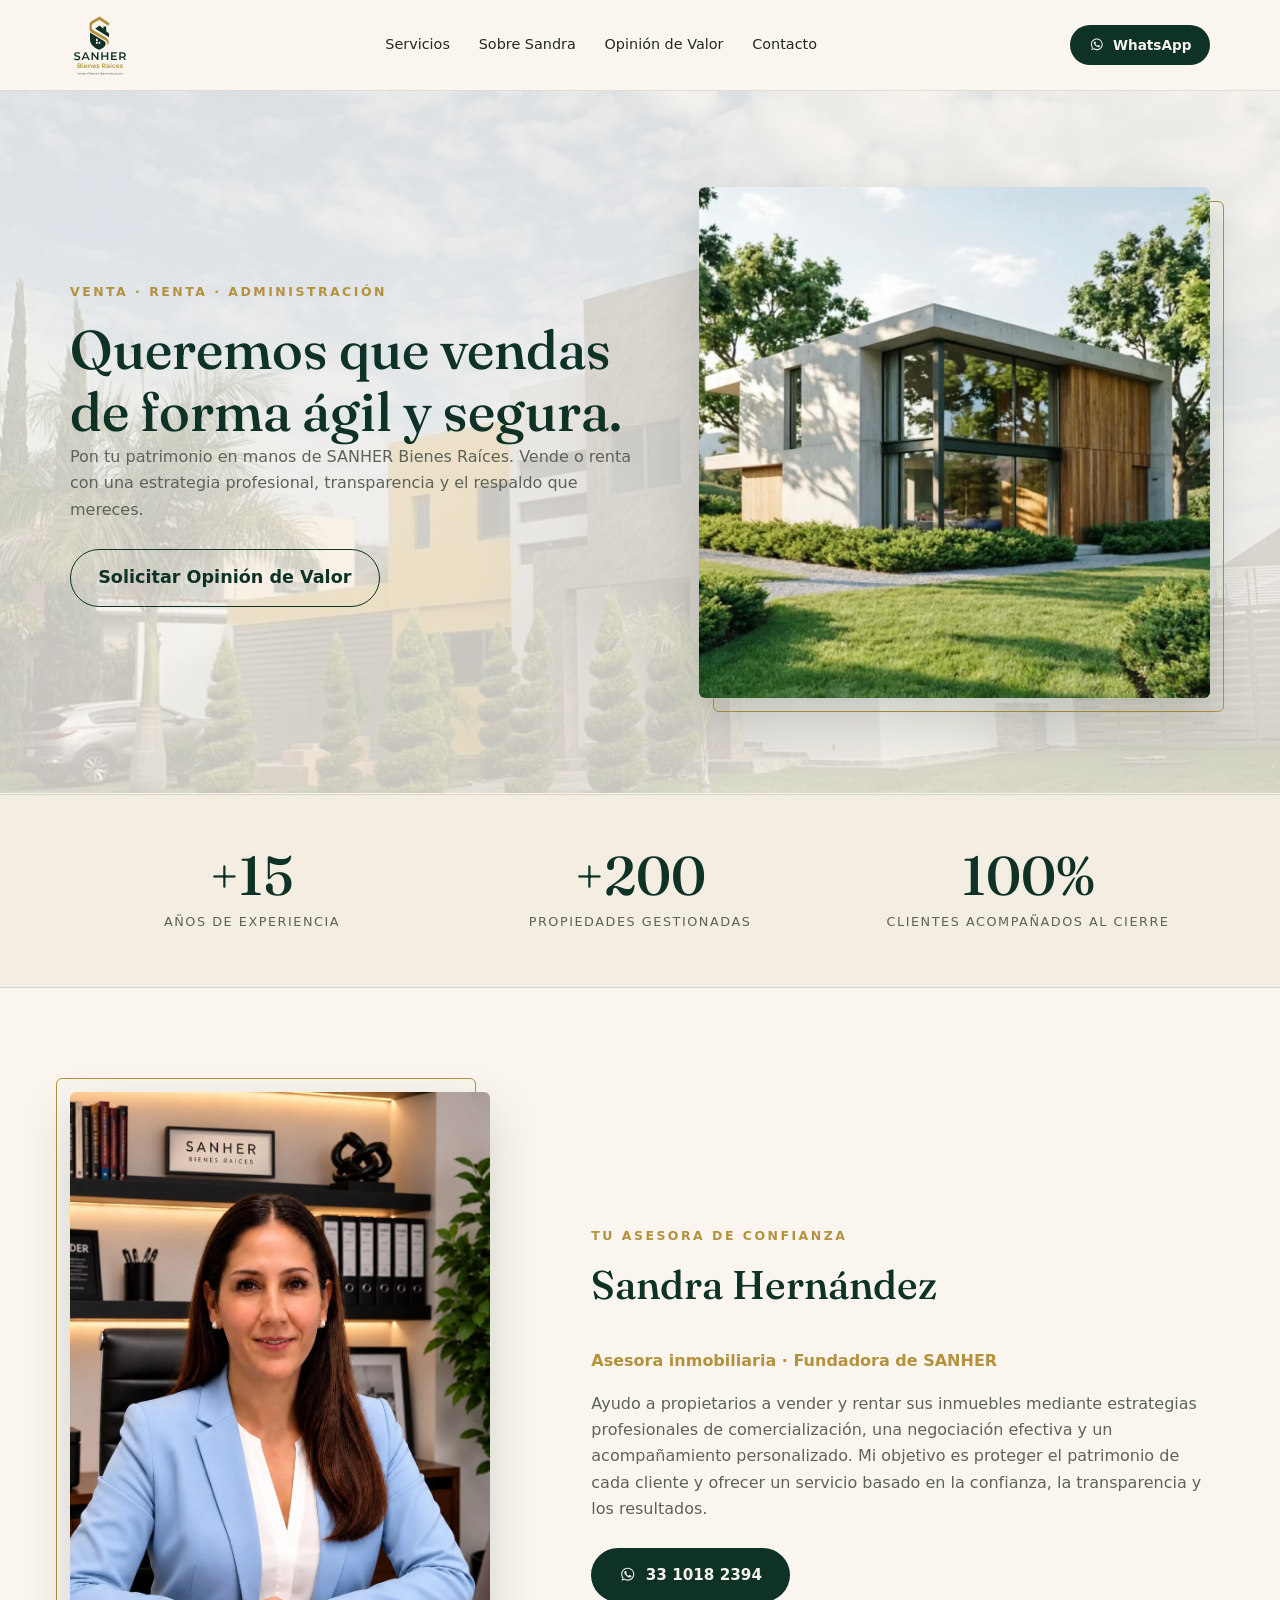
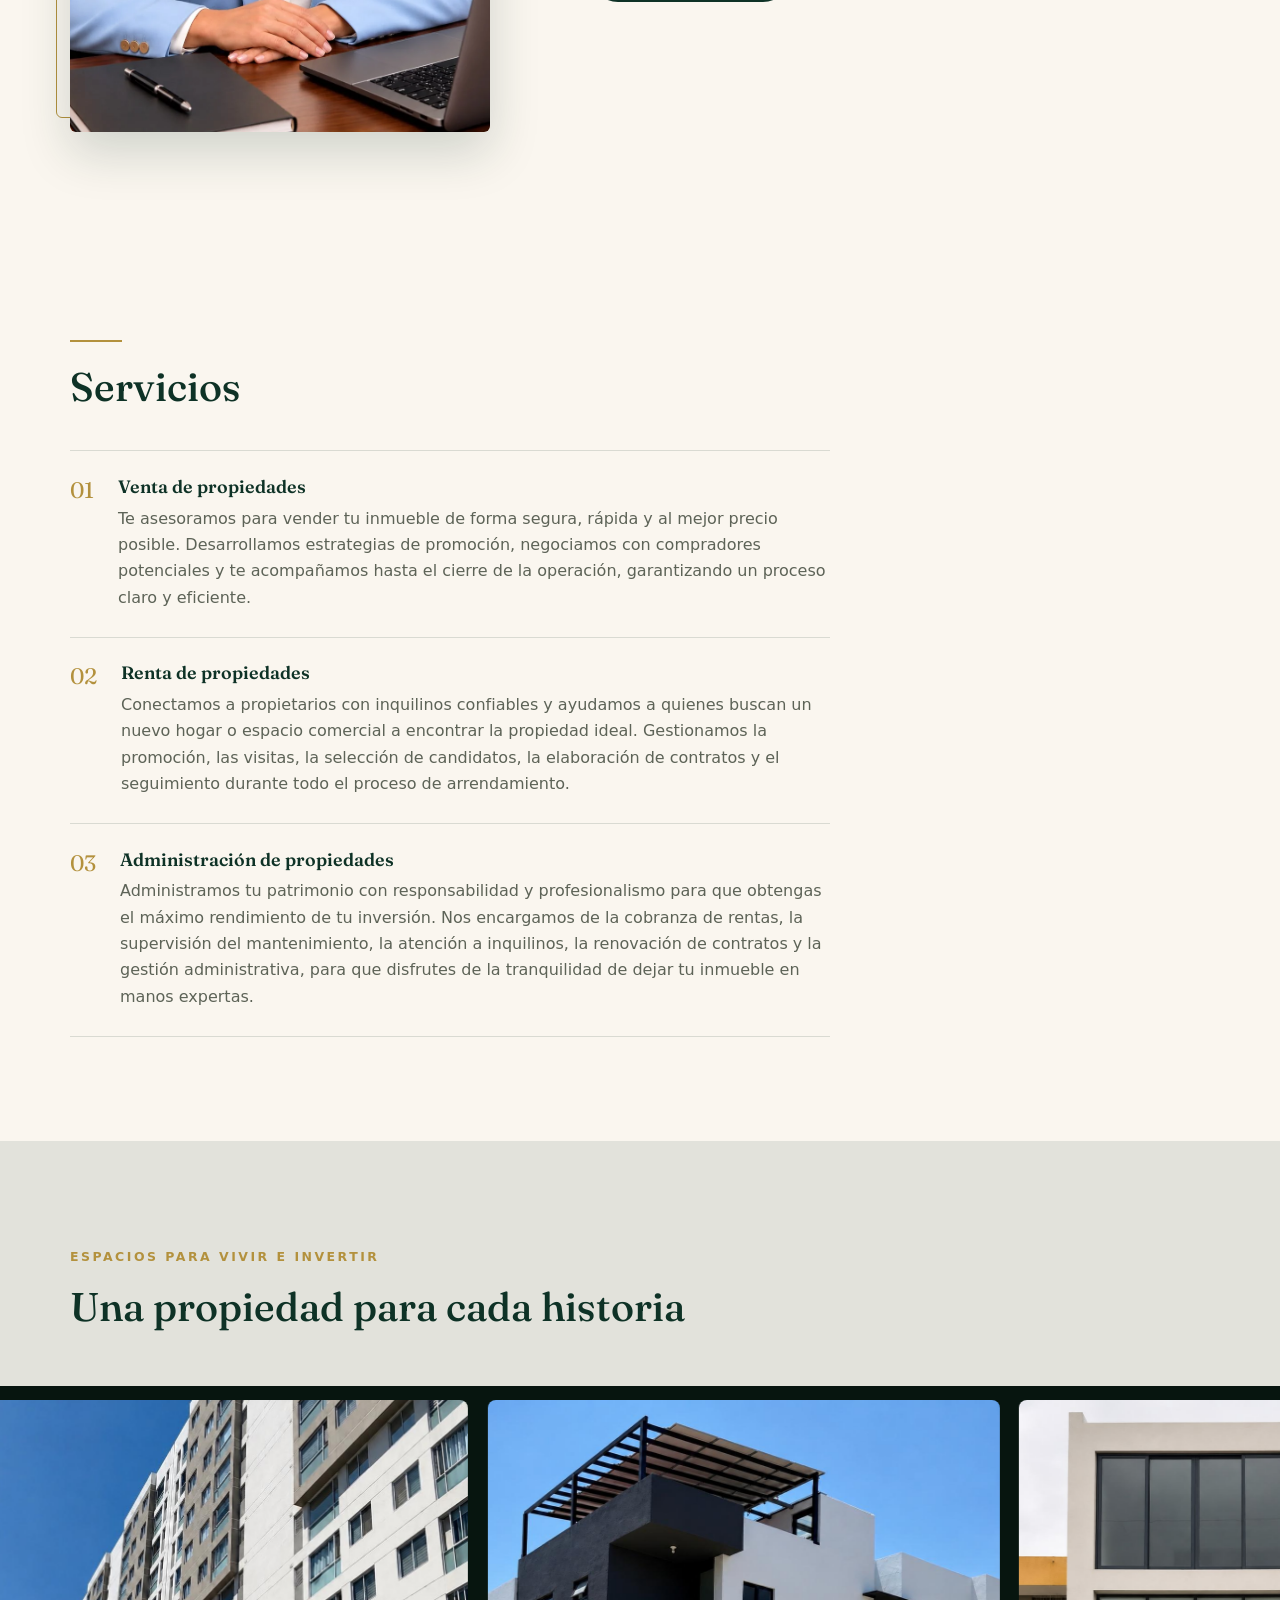
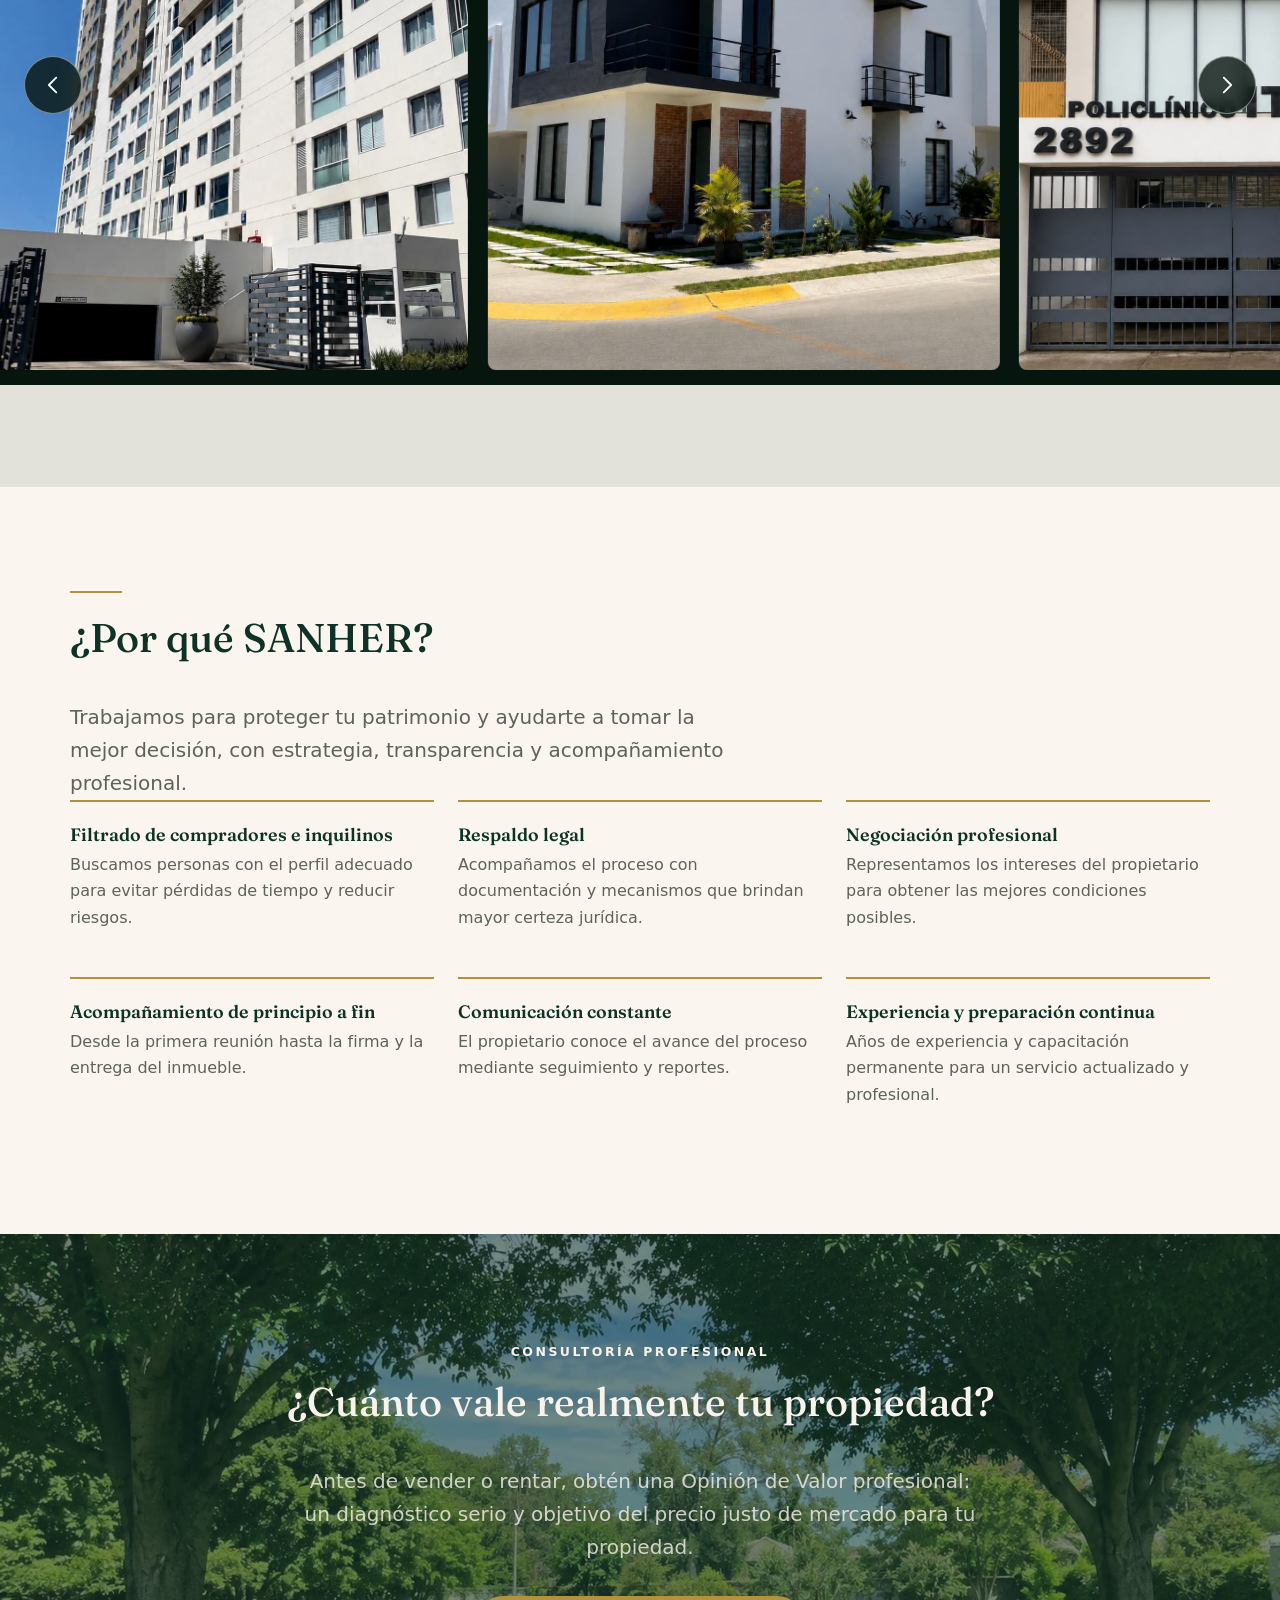
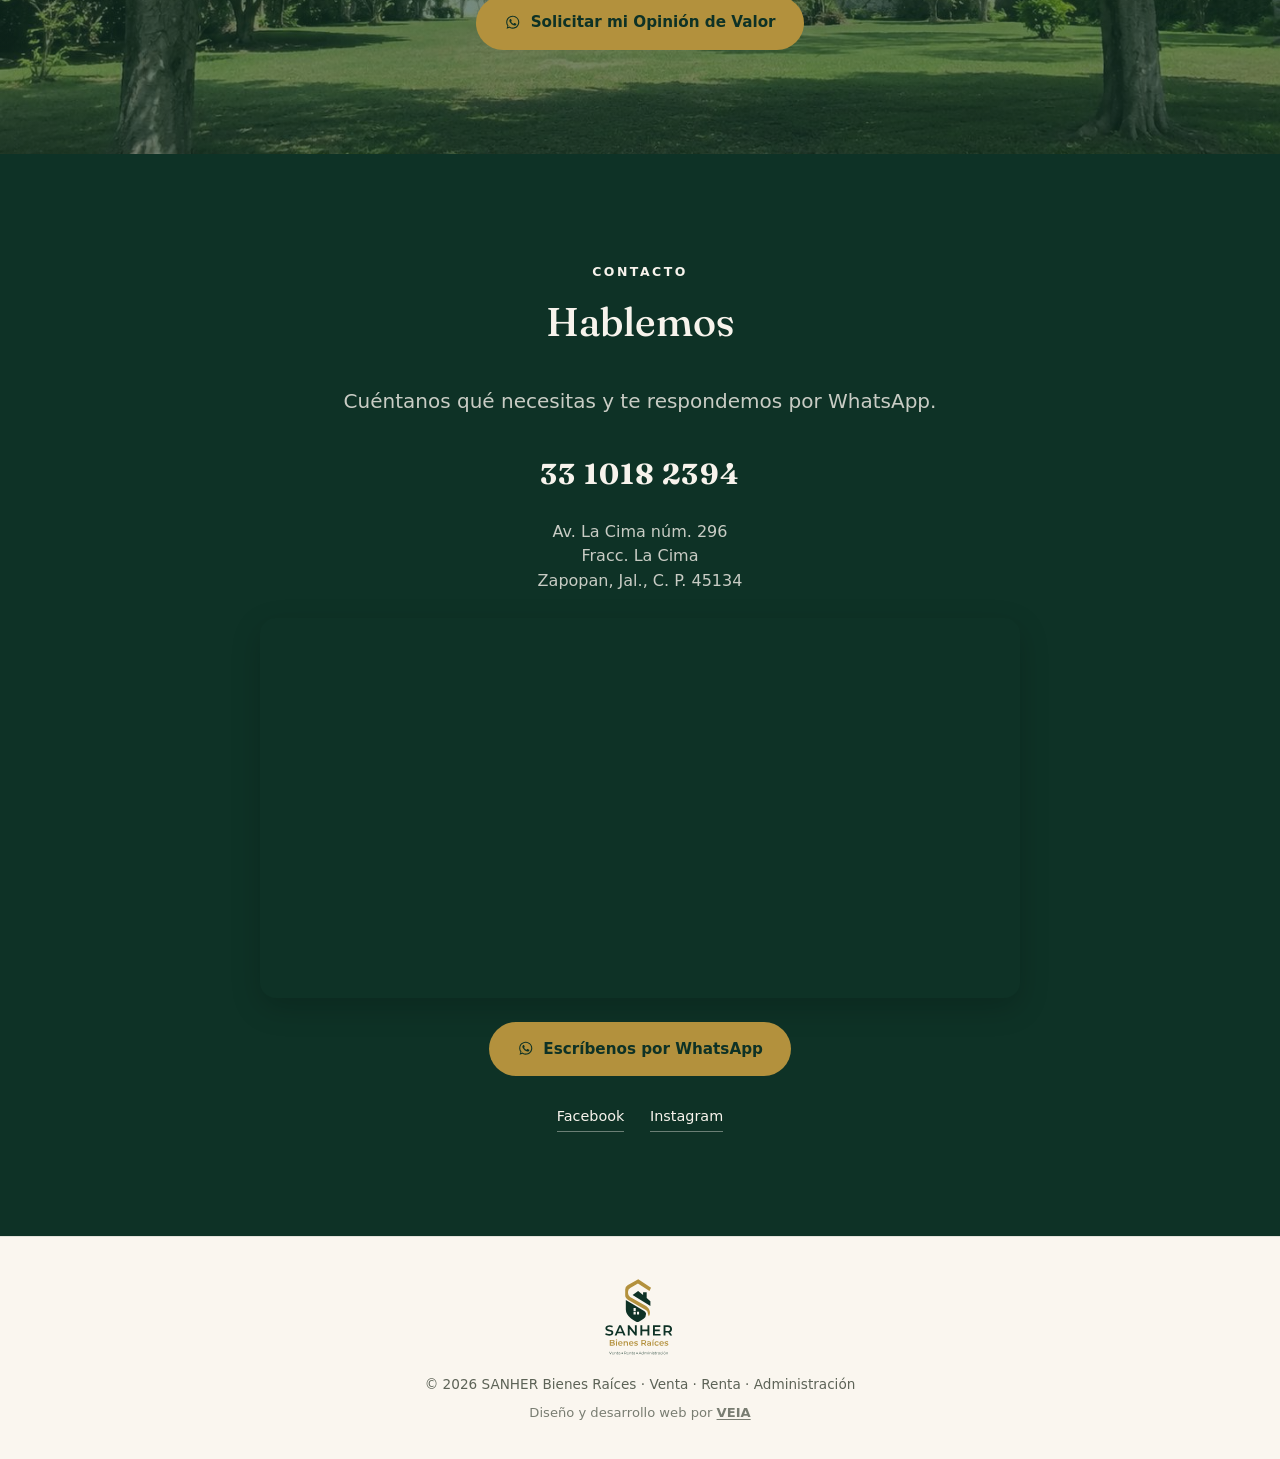
==== commit 80054bb6: "Agregar crédito de VEIA en la galería" ====
--- a/galeria.html
+++ b/galeria.html
@@ -44,6 +44,6 @@
 Col. Lomas de Independencia
 Guadalajara, Jal.</span></a></div></div></dialog></section> <section class="seccion fr-porque" data-astro-cid-ue7ehvbg> <div class="contenedor revelar" data-astro-cid-ue7ehvbg> <hr class="separador" data-astro-cid-ue7ehvbg> <h2 data-astro-cid-ue7ehvbg>¿Por qué SANHER?</h2> <p class="destacado" data-astro-cid-ue7ehvbg>Trabajamos para proteger tu patrimonio y ayudarte a tomar la mejor decisión, con estrategia, transparencia y acompañamiento profesional.</p> <div class="rejilla rejilla--3 fr-difs" data-astro-cid-ue7ehvbg> <article class="fr-dif" data-astro-cid-ue7ehvbg> <h3 data-astro-cid-ue7ehvbg>Filtrado de compradores e inquilinos</h3> <p data-astro-cid-ue7ehvbg>Buscamos personas con el perfil adecuado para evitar pérdidas de tiempo y reducir riesgos.</p> </article><article class="fr-dif" data-astro-cid-ue7ehvbg> <h3 data-astro-cid-ue7ehvbg>Respaldo legal</h3> <p data-astro-cid-ue7ehvbg>Acompañamos el proceso con documentación y mecanismos que brindan mayor certeza jurídica.</p> </article><article class="fr-dif" data-astro-cid-ue7ehvbg> <h3 data-astro-cid-ue7ehvbg>Negociación profesional</h3> <p data-astro-cid-ue7ehvbg>Representamos los intereses del propietario para obtener las mejores condiciones posibles.</p> </article><article class="fr-dif" data-astro-cid-ue7ehvbg> <h3 data-astro-cid-ue7ehvbg>Acompañamiento de principio a fin</h3> <p data-astro-cid-ue7ehvbg>Desde la primera reunión hasta la firma y la entrega del inmueble.</p> </article><article class="fr-dif" data-astro-cid-ue7ehvbg> <h3 data-astro-cid-ue7ehvbg>Comunicación constante</h3> <p data-astro-cid-ue7ehvbg>El propietario conoce el avance del proceso mediante seguimiento y reportes.</p> </article><article class="fr-dif" data-astro-cid-ue7ehvbg> <h3 data-astro-cid-ue7ehvbg>Experiencia y preparación continua</h3> <p data-astro-cid-ue7ehvbg>Años de experiencia y capacitación permanente para un servicio actualizado y profesional.</p> </article> </div> </div> </section> <section class="seccion banda" id="opinion-valor" style="background-image:linear-gradient(rgba(19,55,42,.58),rgba(19,55,42,.58)),url('./img/fondos/consultoria-jardin.jpeg?v=20260723-2');background-size:cover;background-position:center" data-astro-cid-ue7ehvbg> <div class="contenedor revelar" data-astro-cid-ue7ehvbg> <span class="antetitulo" data-astro-cid-ue7ehvbg>Consultoría profesional</span> <h2 data-astro-cid-ue7ehvbg>¿Cuánto vale realmente tu propiedad?</h2> <p class="destacado" data-astro-cid-ue7ehvbg>Antes de vender o rentar, obtén una Opinión de Valor profesional: un diagnóstico serio y objetivo del precio justo de mercado para tu propiedad.</p> <a class="boton boton--primario" href="https://wa.me/523310182394?text=Hola%2C%20vi%20la%20p%C3%A1gina%20de%20SANHER%20y%20me%20gustar%C3%ADa%20recibir%20m%C3%A1s%20informaci%C3%B3n." target="_blank" rel="noopener" data-astro-cid-ue7ehvbg> <svg class="icono-ws" viewBox="0 0 32 32" aria-hidden="true"> <path d="M16 3C9.4 3 4 8.3 4 14.9c0 2.6.8 5 2.3 7L4.7 27l5.3-1.7c1.9 1.2 4 1.8 6 1.8 6.6 0 12-5.3 12-11.9S22.6 3 16 3Zm0 21.8c-1.9 0-3.7-.6-5.3-1.6l-.4-.2-3.1 1 1-3-.3-.4a9.6 9.6 0 0 1-1.9-5.7c0-5.4 4.5-9.8 10-9.8s10 4.4 10 9.8-4.5 9.9-10 9.9Zm5.5-7.4c-.3-.2-1.8-.9-2-1-.3-.1-.5-.2-.7.1-.2.3-.8 1-1 1.2-.2.2-.4.2-.7.1a8.1 8.1 0 0 1-4-3.5c-.3-.5.3-.5.9-1.7.1-.2 0-.4 0-.6l-.9-2.2c-.2-.6-.5-.5-.7-.5h-.6c-.2 0-.5.1-.8.4-.3.3-1.1 1-1.1 2.6s1.1 3 1.3 3.2c.2.2 2.2 3.4 5.4 4.7 2 .9 2.8 1 3.8.8.6-.1 1.8-.7 2-1.4.3-.7.3-1.3.2-1.4l-1-.8Z"></path> </svg> Solicitar mi Opinión de Valor </a> </div> </section> <!-- FAQ pendiente de contenido aprobado por el cliente --> <section class="seccion banda con-fondo" id="contacto" style="--img-fondo: url('./img/fondos/bg-contacto.jpg')" data-astro-cid-ue7ehvbg> <div class="contenedor revelar" data-astro-cid-ue7ehvbg> <span class="antetitulo" data-astro-cid-ue7ehvbg>Contacto</span> <h2 data-astro-cid-ue7ehvbg>Hablemos</h2> <p class="destacado" data-astro-cid-ue7ehvbg>Cuéntanos qué necesitas y te respondemos por WhatsApp.</p> <span class="contacto__telefono" data-astro-cid-ue7ehvbg>33 1018 2394</span> <br data-astro-cid-ue7ehvbg> <address class="contacto__direccion" data-astro-cid-ue7ehvbg>Av. La Cima núm. 296<br data-astro-cid-ue7ehvbg>Fracc. La Cima<br data-astro-cid-ue7ehvbg>Zapopan, Jal., C. P. 45134</address> <div class="contacto__mapa" style="width:min(100%,760px);height:clamp(230px,50vw,380px);margin:1.5rem auto;overflow:hidden;border-radius:16px;box-shadow:0 10px 30px rgba(0,0,0,.18)" data-astro-cid-ue7ehvbg> <iframe title="Ubicación de SANHER Bienes Raíces" src="https://www.google.com/maps?q=Av.%20La%20Cima%20296%2C%20Fracc.%20La%20Cima%2C%20Zapopan%2C%20Jalisco%2045134&output=embed" width="100%" height="100%" style="border:0;display:block" loading="lazy" referrerpolicy="no-referrer-when-downgrade" allowfullscreen data-astro-cid-ue7ehvbg></iframe> </div> <a class="boton boton--primario" href="https://wa.me/523310182394?text=Hola%2C%20vi%20la%20p%C3%A1gina%20de%20SANHER%20y%20me%20gustar%C3%ADa%20recibir%20m%C3%A1s%20informaci%C3%B3n." target="_blank" rel="noopener" data-astro-cid-ue7ehvbg> <svg class="icono-ws" viewBox="0 0 32 32" aria-hidden="true"> <path d="M16 3C9.4 3 4 8.3 4 14.9c0 2.6.8 5 2.3 7L4.7 27l5.3-1.7c1.9 1.2 4 1.8 6 1.8 6.6 0 12-5.3 12-11.9S22.6 3 16 3Zm0 21.8c-1.9 0-3.7-.6-5.3-1.6l-.4-.2-3.1 1 1-3-.3-.4a9.6 9.6 0 0 1-1.9-5.7c0-5.4 4.5-9.8 10-9.8s10 4.4 10 9.8-4.5 9.9-10 9.9Zm5.5-7.4c-.3-.2-1.8-.9-2-1-.3-.1-.5-.2-.7.1-.2.3-.8 1-1 1.2-.2.2-.4.2-.7.1a8.1 8.1 0 0 1-4-3.5c-.3-.5.3-.5.9-1.7.1-.2 0-.4 0-.6l-.9-2.2c-.2-.6-.5-.5-.7-.5h-.6c-.2 0-.5.1-.8.4-.3.3-1.1 1-1.1 2.6s1.1 3 1.3 3.2c.2.2 2.2 3.4 5.4 4.7 2 .9 2.8 1 3.8.8.6-.1 1.8-.7 2-1.4.3-.7.3-1.3.2-1.4l-1-.8Z"></path> </svg>
 Escríbenos por WhatsApp
-</a> <div class="redes" data-astro-cid-ue7ehvbg> <a href="https://www.facebook.com/sandra.hernandezgudino/" target="_blank" rel="noopener" data-astro-cid-ue7ehvbg>Facebook</a> <a href="https://www.instagram.com/sanherbienesraices/" target="_blank" rel="noopener" data-astro-cid-ue7ehvbg>Instagram</a> </div> </div> </section> </main> <footer class="footer" data-astro-cid-ue7ehvbg> <div class="contenedor" data-astro-cid-ue7ehvbg> <a class="marca" href="#inicio" aria-label="SANHER Bienes Raíces"> <img class="marca__logo" src="./img/logo-sanher.svg" alt="SANHER Bienes Raíces" width="254" height="277"> </a> <p data-astro-cid-ue7ehvbg>© <span id="anio" data-astro-cid-ue7ehvbg></span> SANHER Bienes Raíces · Venta · Renta · Administración</p> </div> </footer> <a class="ws-flotante" href="https://wa.me/523310182394?text=Hola%2C%20vi%20la%20p%C3%A1gina%20de%20SANHER%20y%20me%20gustar%C3%ADa%20recibir%20m%C3%A1s%20informaci%C3%B3n." target="_blank" rel="noopener" aria-label="Escríbenos por WhatsApp" data-astro-cid-ue7ehvbg> <svg class viewBox="0 0 32 32" aria-hidden="true"> <path d="M16 3C9.4 3 4 8.3 4 14.9c0 2.6.8 5 2.3 7L4.7 27l5.3-1.7c1.9 1.2 4 1.8 6 1.8 6.6 0 12-5.3 12-11.9S22.6 3 16 3Zm0 21.8c-1.9 0-3.7-.6-5.3-1.6l-.4-.2-3.1 1 1-3-.3-.4a9.6 9.6 0 0 1-1.9-5.7c0-5.4 4.5-9.8 10-9.8s10 4.4 10 9.8-4.5 9.9-10 9.9Zm5.5-7.4c-.3-.2-1.8-.9-2-1-.3-.1-.5-.2-.7.1-.2.3-.8 1-1 1.2-.2.2-.4.2-.7.1a8.1 8.1 0 0 1-4-3.5c-.3-.5.3-.5.9-1.7.1-.2 0-.4 0-.6l-.9-2.2c-.2-.6-.5-.5-.7-.5h-.6c-.2 0-.5.1-.8.4-.3.3-1.1 1-1.1 2.6s1.1 3 1.3 3.2c.2.2 2.2 3.4 5.4 4.7 2 .9 2.8 1 3.8.8.6-.1 1.8-.7 2-1.4.3-.7.3-1.3.2-1.4l-1-.8Z"></path> </svg> </a>  <script type="module">const y=window.matchMedia("(prefers-reduced-motion: reduce)"),i=document.querySelector("[data-fr-carrusel]");if(i instanceof HTMLElement&&!y.matches){let T=function(e){const t=e%_;if(t<o)return c;if(t<o+s){const w=(t-o)/s;return c+(r-c)*p(w)}const v=(t-o-s)/A;return r+(c-r)*O(v)},f=function(e){n===null&&(n=e);let t=(e-n)/1e3;n=e,t>.1&&(t=.1),L+=t,l+=T(L)*t,a>0&&(l%=a),i.style.transform=`translate3d(${-l}px, 0, 0)`,d=requestAnimationFrame(f)},m=function(){u||(u=!0,n=null,d=requestAnimationFrame(f))},h=function(){u=!1,cancelAnimationFrame(d)};const c=16,r=155,o=8,s=1.6,A=3.2,_=12.8,p=e=>e*e*e,O=e=>1-Math.pow(1-e,3);let a=i.scrollWidth/2;const E=()=>{a=i.scrollWidth/2};window.addEventListener("resize",E),window.addEventListener("load",E);let l=0,L=0,n=null,d=0,u=!1;document.addEventListener("visibilitychange",()=>{document.hidden?h():m()}),m()}</script>  <script type="module">const c=new IntersectionObserver(e=>{for(const t of e)t.isIntersecting&&(t.target.classList.add("visto"),c.unobserve(t.target))},{threshold:.12});document.querySelectorAll(".revelar").forEach(e=>c.observe(e));const o=document.querySelector(".ws-flotante"),r=document.querySelector(".hero, .fr-hero");o&&r&&new IntersectionObserver(([e])=>o.classList.toggle("visible",!e.isIntersecting),{rootMargin:"-20% 0px 0px 0px"}).observe(r);const n=document.querySelectorAll(".faq details");n.forEach(e=>e.addEventListener("toggle",()=>{e.open&&n.forEach(t=>t!==e&&(t.open=!1))}));const s=document.getElementById("anio");s&&(s.textContent=String(new Date().getFullYear()));</script> <script>
+</a> <div class="redes" data-astro-cid-ue7ehvbg> <a href="https://www.facebook.com/sandra.hernandezgudino/" target="_blank" rel="noopener" data-astro-cid-ue7ehvbg>Facebook</a> <a href="https://www.instagram.com/sanherbienesraices/" target="_blank" rel="noopener" data-astro-cid-ue7ehvbg>Instagram</a> </div> </div> </section> </main> <footer class="footer" data-astro-cid-ue7ehvbg> <div class="contenedor" data-astro-cid-ue7ehvbg> <a class="marca" href="#inicio" aria-label="SANHER Bienes Raíces"> <img class="marca__logo" src="./img/logo-sanher.svg" alt="SANHER Bienes Raíces" width="254" height="277"> </a> <p data-astro-cid-ue7ehvbg>© <span id="anio" data-astro-cid-ue7ehvbg></span> SANHER Bienes Raíces · Venta · Renta · Administración</p> <p class="footer__credito" style="margin-top:.45rem;font-size:.82rem;opacity:.82" data-astro-cid-ue7ehvbg>Diseño y desarrollo web por <a href="https://veia.com.mx/" target="_blank" rel="noopener" aria-label="Visitar el sitio web de VEIA" style="color:inherit;font-weight:700;text-decoration:underline;text-underline-offset:.18em" data-astro-cid-ue7ehvbg>VEIA</a></p> </div> </footer> <a class="ws-flotante" href="https://wa.me/523310182394?text=Hola%2C%20vi%20la%20p%C3%A1gina%20de%20SANHER%20y%20me%20gustar%C3%ADa%20recibir%20m%C3%A1s%20informaci%C3%B3n." target="_blank" rel="noopener" aria-label="Escríbenos por WhatsApp" data-astro-cid-ue7ehvbg> <svg class viewBox="0 0 32 32" aria-hidden="true"> <path d="M16 3C9.4 3 4 8.3 4 14.9c0 2.6.8 5 2.3 7L4.7 27l5.3-1.7c1.9 1.2 4 1.8 6 1.8 6.6 0 12-5.3 12-11.9S22.6 3 16 3Zm0 21.8c-1.9 0-3.7-.6-5.3-1.6l-.4-.2-3.1 1 1-3-.3-.4a9.6 9.6 0 0 1-1.9-5.7c0-5.4 4.5-9.8 10-9.8s10 4.4 10 9.8-4.5 9.9-10 9.9Zm5.5-7.4c-.3-.2-1.8-.9-2-1-.3-.1-.5-.2-.7.1-.2.3-.8 1-1 1.2-.2.2-.4.2-.7.1a8.1 8.1 0 0 1-4-3.5c-.3-.5.3-.5.9-1.7.1-.2 0-.4 0-.6l-.9-2.2c-.2-.6-.5-.5-.7-.5h-.6c-.2 0-.5.1-.8.4-.3.3-1.1 1-1.1 2.6s1.1 3 1.3 3.2c.2.2 2.2 3.4 5.4 4.7 2 .9 2.8 1 3.8.8.6-.1 1.8-.7 2-1.4.3-.7.3-1.3.2-1.4l-1-.8Z"></path> </svg> </a>  <script type="module">const y=window.matchMedia("(prefers-reduced-motion: reduce)"),i=document.querySelector("[data-fr-carrusel]");if(i instanceof HTMLElement&&!y.matches){let T=function(e){const t=e%_;if(t<o)return c;if(t<o+s){const w=(t-o)/s;return c+(r-c)*p(w)}const v=(t-o-s)/A;return r+(c-r)*O(v)},f=function(e){n===null&&(n=e);let t=(e-n)/1e3;n=e,t>.1&&(t=.1),L+=t,l+=T(L)*t,a>0&&(l%=a),i.style.transform=`translate3d(${-l}px, 0, 0)`,d=requestAnimationFrame(f)},m=function(){u||(u=!0,n=null,d=requestAnimationFrame(f))},h=function(){u=!1,cancelAnimationFrame(d)};const c=16,r=155,o=8,s=1.6,A=3.2,_=12.8,p=e=>e*e*e,O=e=>1-Math.pow(1-e,3);let a=i.scrollWidth/2;const E=()=>{a=i.scrollWidth/2};window.addEventListener("resize",E),window.addEventListener("load",E);let l=0,L=0,n=null,d=0,u=!1;document.addEventListener("visibilitychange",()=>{document.hidden?h():m()}),m()}</script>  <script type="module">const c=new IntersectionObserver(e=>{for(const t of e)t.isIntersecting&&(t.target.classList.add("visto"),c.unobserve(t.target))},{threshold:.12});document.querySelectorAll(".revelar").forEach(e=>c.observe(e));const o=document.querySelector(".ws-flotante"),r=document.querySelector(".hero, .fr-hero");o&&r&&new IntersectionObserver(([e])=>o.classList.toggle("visible",!e.isIntersecting),{rootMargin:"-20% 0px 0px 0px"}).observe(r);const n=document.querySelectorAll(".faq details");n.forEach(e=>e.addEventListener("toggle",()=>{e.open&&n.forEach(t=>t!==e&&(t.open=!1))}));const s=document.getElementById("anio");s&&(s.textContent=String(new Date().getFullYear()));</script> <script>
 (()=>{const propiedades=[{"src":"./img/galeria/propiedad-01.jpeg?v=20260727-relacion-01","alt":"Fachada de edificio residencial contemporáneo","direccion":"Eutimio Pinzón núm. 927\nCondominio Tres Lagos\nCol. Lomas de Independencia\nGuadalajara, Jal."},{"src":"./img/galeria/propiedad-02.jpeg?v=20260727-relacion-01","alt":"Casa contemporánea en blanco y negro","direccion":"Av. La Cima núm. 296-71\nFracc. La Cima\nZapopan, Jal."},{"src":"./img/galeria/propiedad-03.jpeg?v=20260727-relacion-01","alt":"Fachada del Policlínico Italia","direccion":"Jesús García núm. 2892\nCol. Prados Providencia\nGuadalajara, Jal."},{"src":"./img/galeria/propiedad-04.jpeg?v=20260727-relacion-01","alt":"Local comercial con amplios ventanales","direccion":"Agustín Yáñez núm. 184-B\nCol. Centro\nCocula, Jal."},{"src":"./img/galeria/propiedad-05.jpeg?v=20260727-relacion-01","alt":"Terreno arbolado con área verde","direccion":"La Acordada, lote 14, manzana 9\nFracc. Colinas de Santa Anita\nTlajomulco de Zúñiga, Jal."},{"src":"./img/galeria/propiedad-06.jpeg?v=20260727-relacion-01","alt":"Casa con fachada naranja y detalles de piedra","direccion":"Av. Valle de San Isidro núm. 61-44\nFracc. Valle de San Isidro\nZapopan, Jal."},{"src":"./img/galeria/propiedad-07.jpeg?v=20260727-relacion-01","alt":"Edificio de departamentos contemporáneo","direccion":"Vista del Amanecer núm. 6300, interior 69\nFracc. Paisaje del Tesoro\nSan Pedro Tlaquepaque, Jal."},{"src":"./img/galeria/propiedad-08.jpeg?v=20260727-relacion-01","alt":"Conjunto residencial con torres y áreas verdes","direccion":"Francisco I. Madero núm. 2345\nProl. Mariano Otero\nZapopan, Jal."},{"src":"./img/galeria/propiedad-09.jpeg?v=20260727-relacion-01","alt":"Casa contemporánea blanca y amarilla","direccion":"La Alameda núm. 262\nFracc. Colinas de Santa Anita\nTlajomulco de Zúñiga, Jal."},{"src":"./img/galeria/propiedad-10.jpeg?v=20260727-relacion-01","alt":"Edificio residencial con balcones y jardineras","direccion":"Av. La Paz núm. 2168\nCondominio Brune\nColonia Lafayette\nGuadalajara, Jal."}];const raiz=document.querySelector("[data-prop-carrusel]"),pista=raiz?.querySelector("[data-carrusel-pista]"),ventana=raiz?.querySelector("[data-carrusel-ventana]"),slides=[...(raiz?.querySelectorAll("[data-carrusel-slide]")||[])],modal=document.getElementById("galeria-modal"),imagen=document.getElementById("galeria-modal-imagen"),direccion=document.getElementById("galeria-modal-direccion"),enlace=document.getElementById("galeria-modal-enlace");if(!raiz||!pista||!ventana||slides.length<propiedades.length*2||!(modal instanceof HTMLDialogElement)||!imagen||!direccion||!enlace)return;const reduce=window.matchMedia("(prefers-reduced-motion: reduce)");let desplazamiento=0,anchoVuelta=0,paso=0,ultimoTiempo=null,pausado=false,animando=false,raf=0,actual=0,ultimoFoco=null,inicioX=null;const medir=()=>{anchoVuelta=slides[propiedades.length].offsetLeft-slides[0].offsetLeft;paso=slides[1].offsetLeft-slides[0].offsetLeft;if(anchoVuelta>0){desplazamiento=((desplazamiento%anchoVuelta)+anchoVuelta)%anchoVuelta;dibujar()}};const dibujar=(normalizar=true)=>{if(normalizar&&anchoVuelta>0)desplazamiento=((desplazamiento%anchoVuelta)+anchoVuelta)%anchoVuelta;pista.style.transform="translate3d("+(-desplazamiento)+"px,0,0)"};const ciclo=t=>{if(ultimoTiempo===null)ultimoTiempo=t;const dt=Math.min((t-ultimoTiempo)/1000,.06);ultimoTiempo=t;if(!pausado&&!animando&&!modal.open&&!document.hidden&&!reduce.matches&&anchoVuelta>0){desplazamiento+=34*dt;dibujar()}raf=requestAnimationFrame(ciclo)};const mover=dir=>{if(!paso||animando)return;animando=true;let inicio=desplazamiento;if(dir<0&&inicio<paso)inicio+=anchoVuelta;const fin=inicio+dir*paso,duracion=460,comienzo=performance.now();const cuadro=t=>{const p=Math.min((t-comienzo)/duracion,1),e=1-Math.pow(1-p,3);desplazamiento=inicio+(fin-inicio)*e;dibujar(false);if(p<1)requestAnimationFrame(cuadro);else{animando=false;dibujar();ultimoTiempo=null}};requestAnimationFrame(cuadro)};const mostrarModal=i=>{actual=(i+propiedades.length)%propiedades.length;const p=propiedades[actual];imagen.src=p.src;imagen.alt=p.alt;direccion.textContent=p.direccion;enlace.href="https://www.google.com/maps/search/?api=1&query="+encodeURIComponent(p.direccion.replace(/\n/g,", "))};const abrir=i=>{ultimoFoco=document.activeElement;mostrarModal(i);modal.showModal();document.body.classList.add("galeria-abierta")};const cerrar=()=>{if(modal.open)modal.close()};raiz.querySelector("[data-carrusel-anterior]")?.addEventListener("click",()=>mover(-1));raiz.querySelector("[data-carrusel-siguiente]")?.addEventListener("click",()=>mover(1));raiz.querySelectorAll("[data-abrir-propiedad]").forEach(b=>b.addEventListener("click",()=>abrir(Number(b.dataset.abrirPropiedad))));ventana.addEventListener("pointerenter",()=>{pausado=true});ventana.addEventListener("pointerleave",()=>{pausado=false;ultimoTiempo=null});ventana.addEventListener("focusin",()=>{pausado=true});ventana.addEventListener("focusout",e=>{if(!ventana.contains(e.relatedTarget)){pausado=false;ultimoTiempo=null}});ventana.addEventListener("pointerdown",e=>{if(e.pointerType!=="mouse"||e.button===0)inicioX=e.clientX});ventana.addEventListener("pointerup",e=>{if(inicioX===null)return;const delta=e.clientX-inicioX;inicioX=null;if(Math.abs(delta)>55)mover(delta<0?1:-1)});ventana.addEventListener("pointercancel",()=>{inicioX=null});modal.querySelector(".galeria-modal__cerrar")?.addEventListener("click",cerrar);modal.querySelector("[data-modal-anterior]")?.addEventListener("click",()=>mostrarModal(actual-1));modal.querySelector("[data-modal-siguiente]")?.addEventListener("click",()=>mostrarModal(actual+1));modal.addEventListener("click",e=>{if(e.target===modal)cerrar()});modal.addEventListener("close",()=>{document.body.classList.remove("galeria-abierta");ultimoFoco?.focus();ultimoTiempo=null});document.addEventListener("keydown",e=>{if(!modal.open)return;if(e.key==="ArrowLeft"){e.preventDefault();mostrarModal(actual-1)}if(e.key==="ArrowRight"){e.preventDefault();mostrarModal(actual+1)}});window.addEventListener("resize",medir);document.addEventListener("visibilitychange",()=>{ultimoTiempo=null});reduce.addEventListener?.("change",()=>{ultimoTiempo=null});window.addEventListener("load",medir,{once:true});medir();raf=requestAnimationFrame(ciclo)})();
 </script></body> </html>
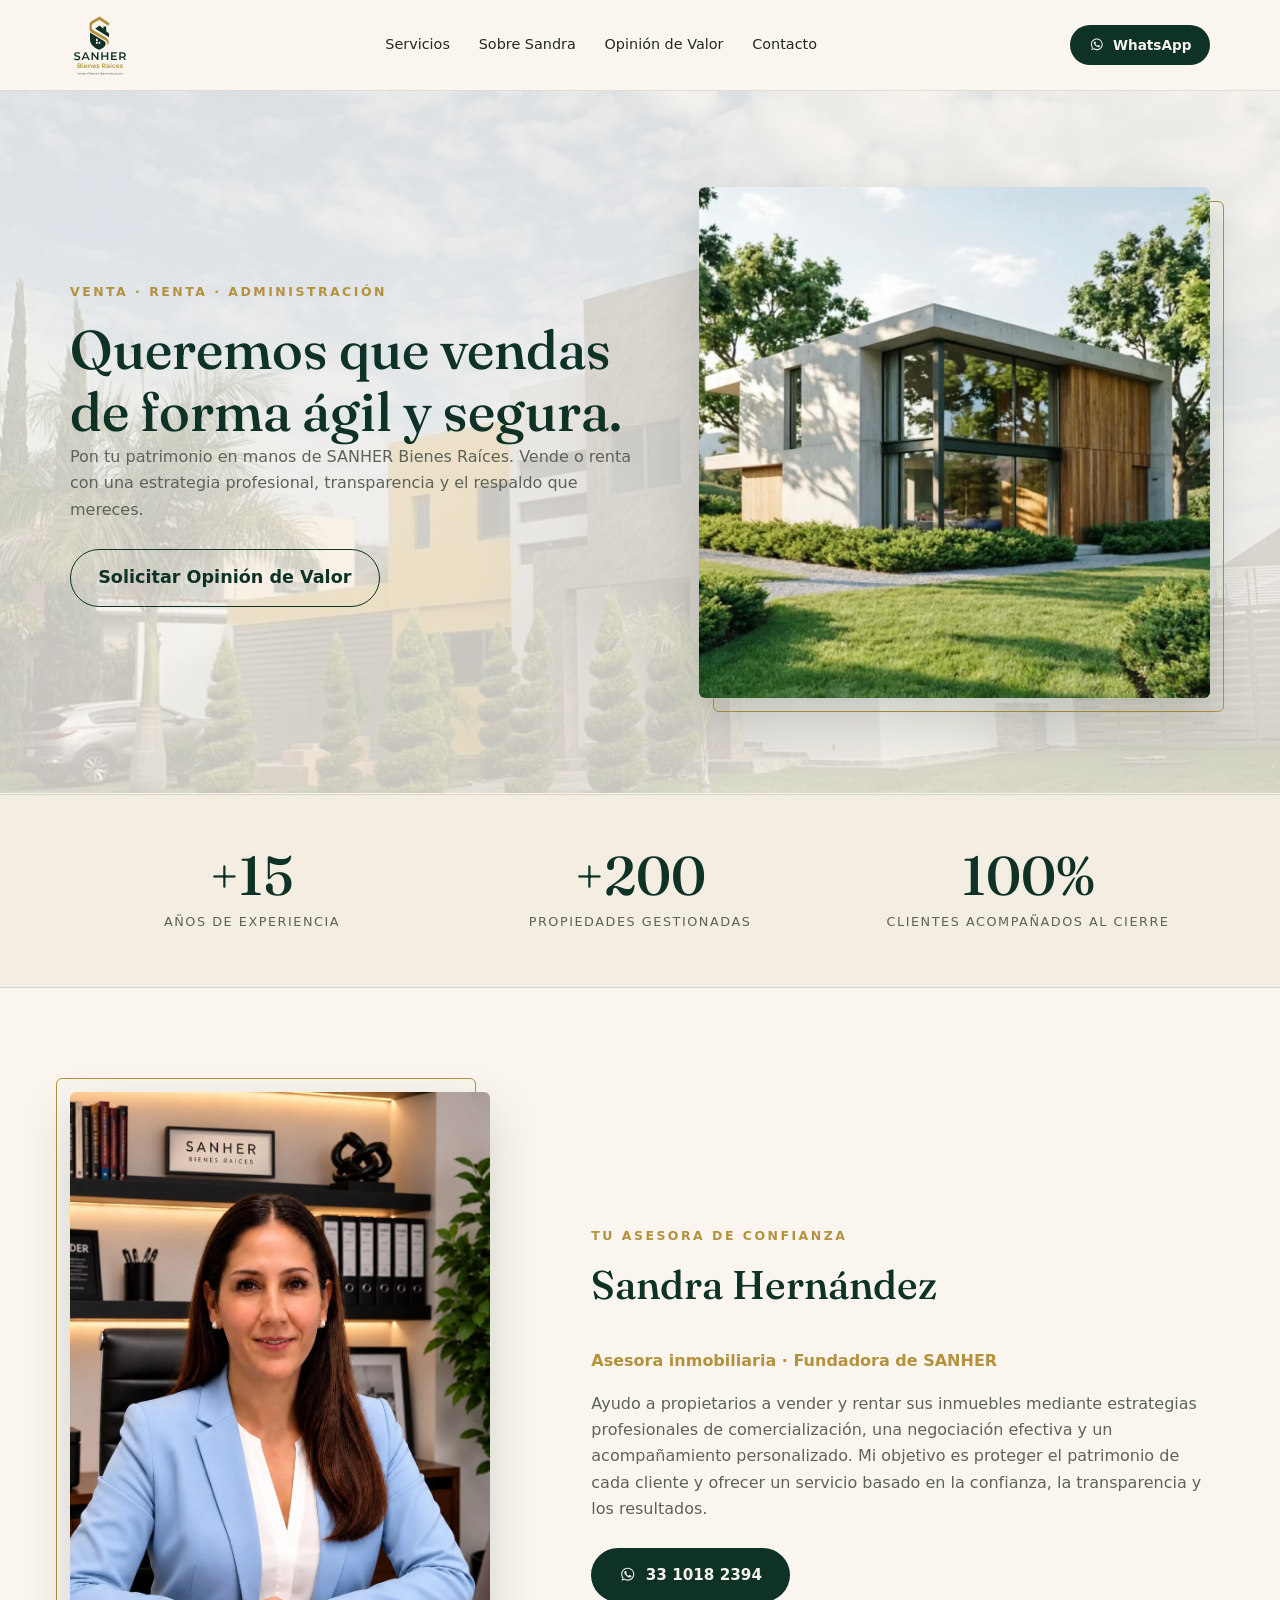
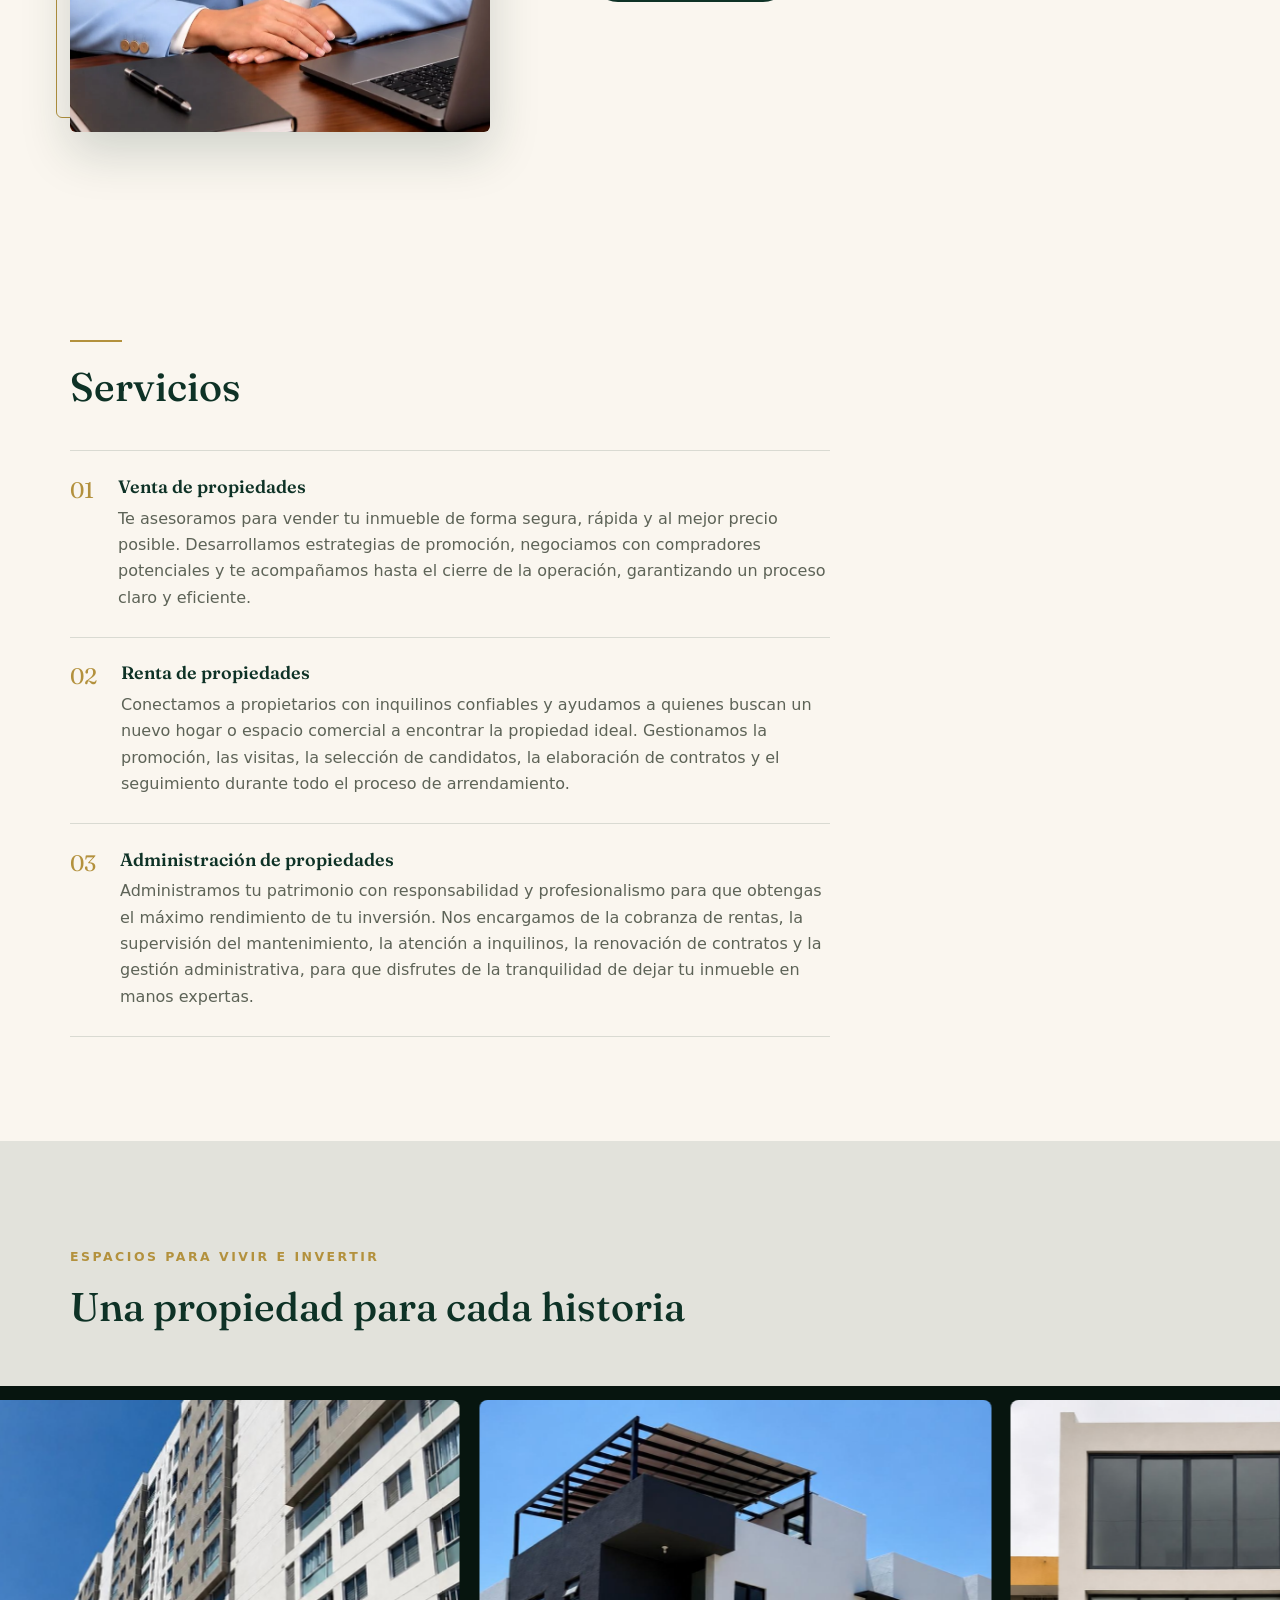
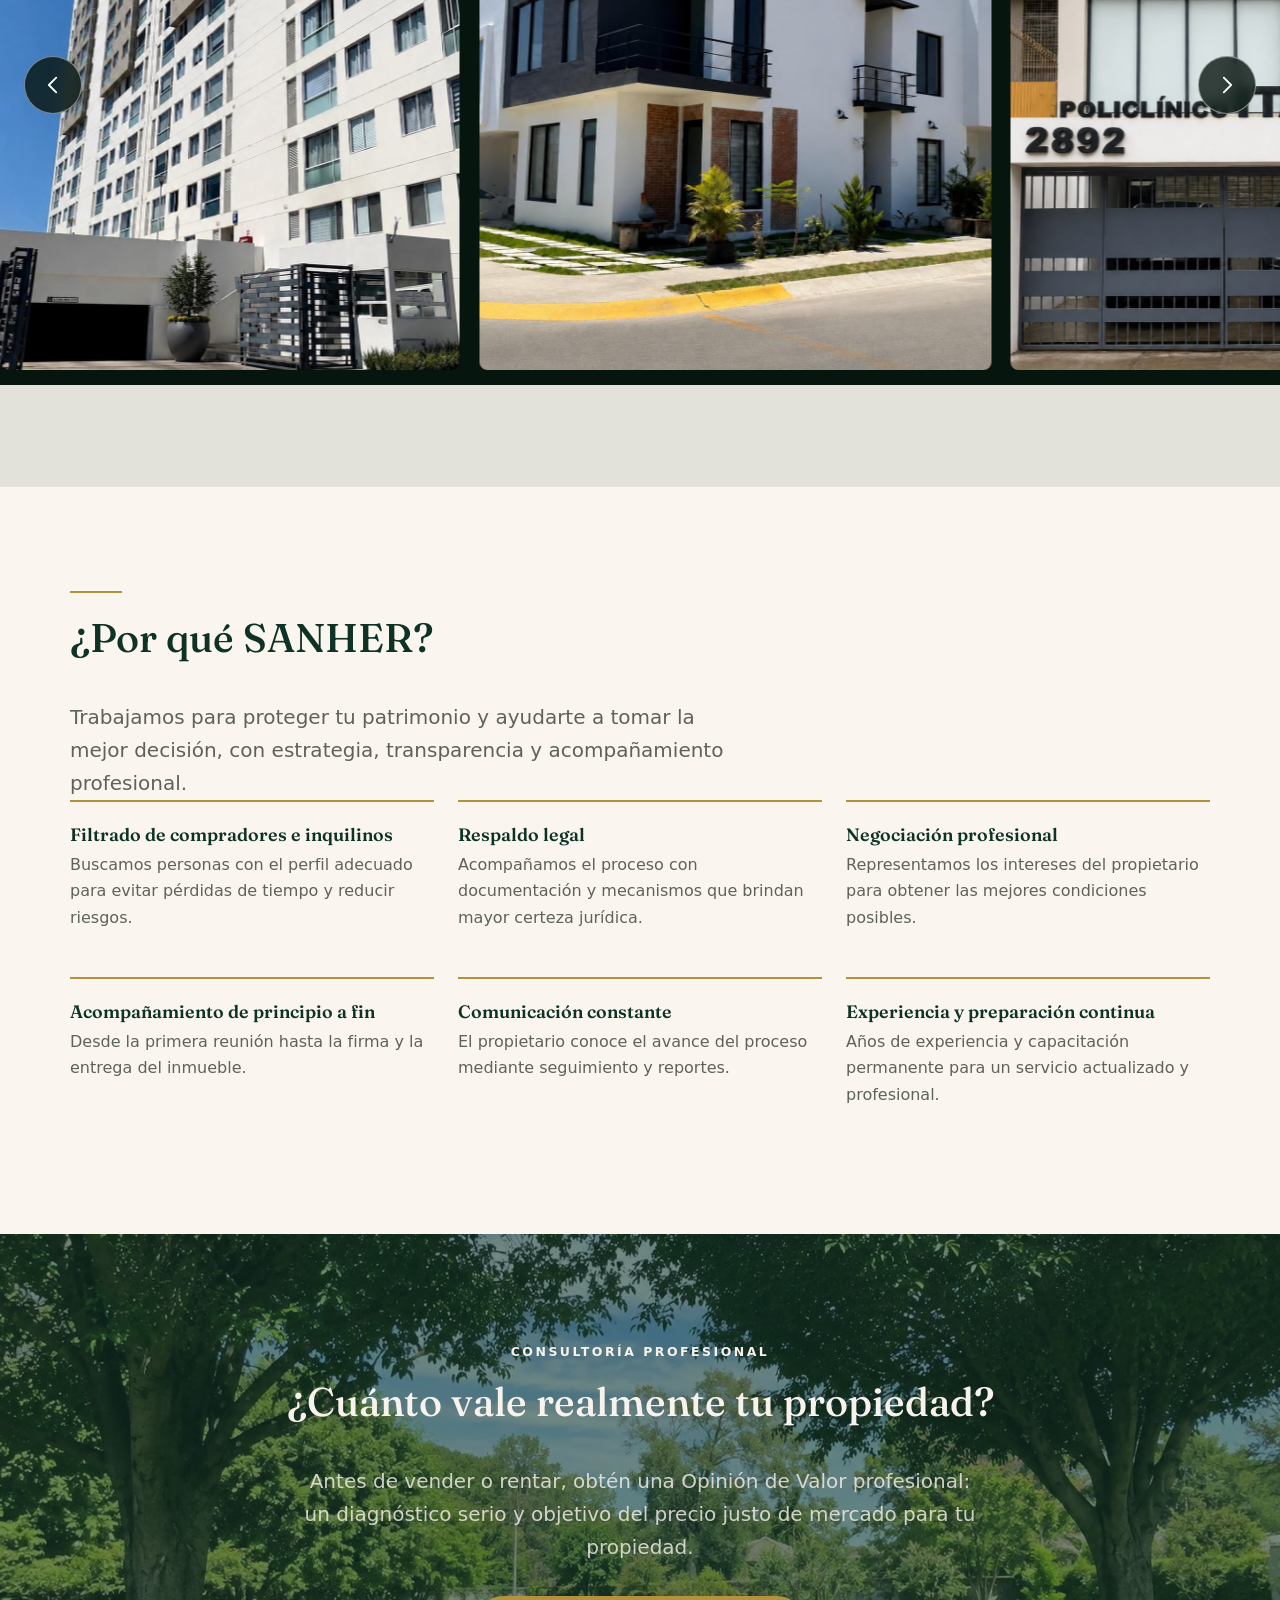
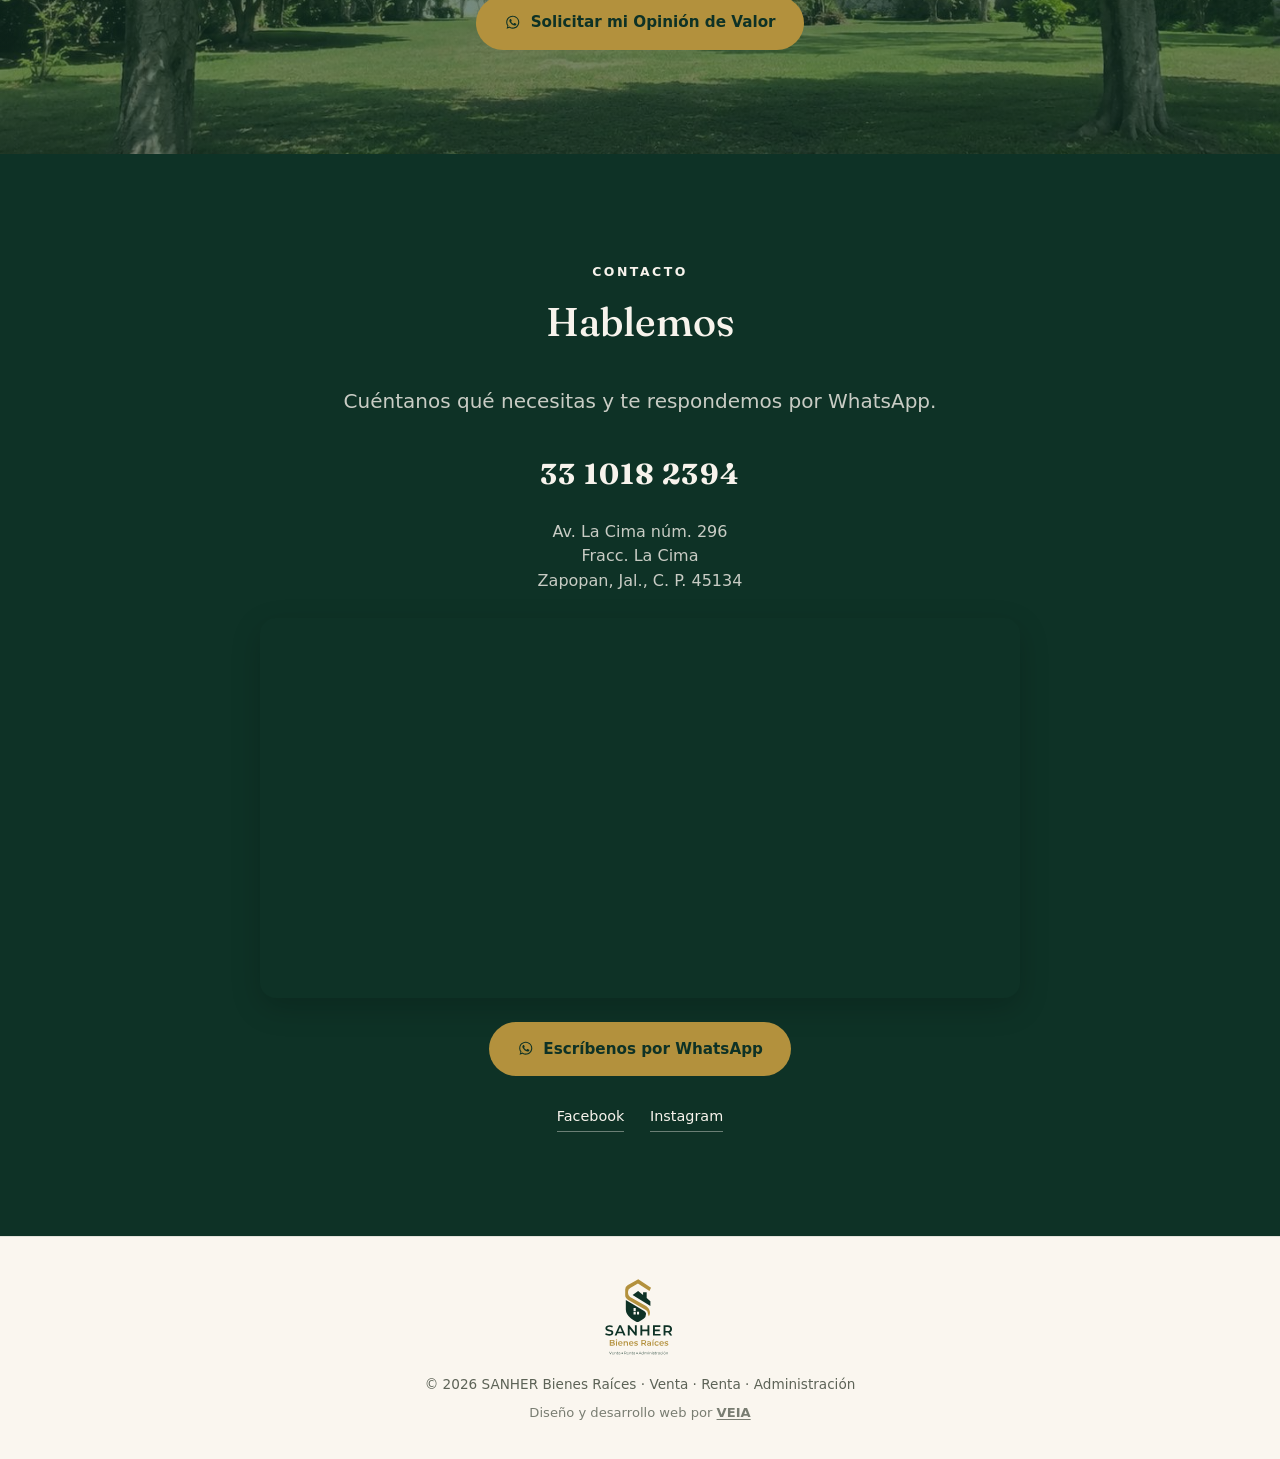
==== commit 72606e49: "Agregar propiedades 11 y 12 a la galeria" ====
--- a/galeria.html
+++ b/galeria.html
@@ -39,11 +39,11 @@
 @media(prefers-reduced-motion:reduce){.prop-carrusel__abrir img,.prop-carrusel__rotulo{transition:none}}
 </style></head> <body>  <header class="fr-header" id="inicio" data-astro-cid-ue7ehvbg> <div class="contenedor fr-header__inner" data-astro-cid-ue7ehvbg> <a class="marca" href="#inicio" aria-label="SANHER Bienes Raíces"> <img class="marca__logo" src="./img/logo-sanher.svg" alt="SANHER Bienes Raíces" width="254" height="277"> </a> <nav class="fr-nav" aria-label="Secciones" data-astro-cid-ue7ehvbg> <a href="#servicios" data-astro-cid-ue7ehvbg>Servicios</a> <a href="#sandra" data-astro-cid-ue7ehvbg>Sobre Sandra</a> <a href="#opinion-valor" data-astro-cid-ue7ehvbg>Opinión de Valor</a> <a href="#contacto" data-astro-cid-ue7ehvbg>Contacto</a> </nav> <a class="boton boton--primario" href="https://wa.me/523310182394?text=Hola%2C%20vi%20la%20p%C3%A1gina%20de%20SANHER%20y%20me%20gustar%C3%ADa%20recibir%20m%C3%A1s%20informaci%C3%B3n." target="_blank" rel="noopener" data-astro-cid-ue7ehvbg> <svg class="icono-ws" viewBox="0 0 32 32" aria-hidden="true"> <path d="M16 3C9.4 3 4 8.3 4 14.9c0 2.6.8 5 2.3 7L4.7 27l5.3-1.7c1.9 1.2 4 1.8 6 1.8 6.6 0 12-5.3 12-11.9S22.6 3 16 3Zm0 21.8c-1.9 0-3.7-.6-5.3-1.6l-.4-.2-3.1 1 1-3-.3-.4a9.6 9.6 0 0 1-1.9-5.7c0-5.4 4.5-9.8 10-9.8s10 4.4 10 9.8-4.5 9.9-10 9.9Zm5.5-7.4c-.3-.2-1.8-.9-2-1-.3-.1-.5-.2-.7.1-.2.3-.8 1-1 1.2-.2.2-.4.2-.7.1a8.1 8.1 0 0 1-4-3.5c-.3-.5.3-.5.9-1.7.1-.2 0-.4 0-.6l-.9-2.2c-.2-.6-.5-.5-.7-.5h-.6c-.2 0-.5.1-.8.4-.3.3-1.1 1-1.1 2.6s1.1 3 1.3 3.2c.2.2 2.2 3.4 5.4 4.7 2 .9 2.8 1 3.8.8.6-.1 1.8-.7 2-1.4.3-.7.3-1.3.2-1.4l-1-.8Z"></path> </svg>
 WhatsApp
-</a> </div> </header> <main data-astro-cid-ue7ehvbg> <section class="fr-hero" data-astro-cid-ue7ehvbg> <video class="fr-hero__video" autoplay muted loop playsinline preload="metadata" poster="./img/fondos/bg-hero.jpg" aria-hidden="true" data-astro-cid-ue7ehvbg> <source src="./video/hero-sanher.mp4" type="video/mp4" data-astro-cid-ue7ehvbg> </video> <div class="contenedor fr-hero__grid" data-astro-cid-ue7ehvbg> <div class="fr-hero__texto" data-astro-cid-ue7ehvbg> <span class="antetitulo" data-astro-cid-ue7ehvbg>Venta · Renta · Administración</span> <h1 data-astro-cid-ue7ehvbg>Queremos que vendas de forma ágil y segura.</h1> <p data-astro-cid-ue7ehvbg>Pon tu patrimonio en manos de SANHER Bienes Raíces. Vende o renta con una estrategia profesional, transparencia y el respaldo que mereces.</p> <div class="fr-acciones" data-astro-cid-ue7ehvbg>  <a class="boton boton--secundario" href="#opinion-valor" style="font-size:1.1rem" data-astro-cid-ue7ehvbg>Solicitar Opinión de Valor</a> </div> </div> <figure class="fr-hero__foto" data-astro-cid-ue7ehvbg> <img src="./img/fondos/casa-minimalista-hero.jpeg" alt="Casa contemporánea de estilo minimalista" width="1289" height="1287" style="width:100%;height:auto;aspect-ratio:1289 / 1287;object-fit:contain;object-position:center" data-astro-cid-ue7ehvbg> </figure> </div> </section> <section class="fr-metricas" data-astro-cid-ue7ehvbg> <div class="contenedor revelar fr-metricas__grid" data-astro-cid-ue7ehvbg> <div class="fr-metrica" data-astro-cid-ue7ehvbg> <span class="fr-metrica__num" data-astro-cid-ue7ehvbg>+15</span> <span class="fr-metrica__label" data-astro-cid-ue7ehvbg>Años de experiencia</span> </div><div class="fr-metrica" data-astro-cid-ue7ehvbg> <span class="fr-metrica__num" data-astro-cid-ue7ehvbg>+200</span> <span class="fr-metrica__label" data-astro-cid-ue7ehvbg>Propiedades gestionadas</span> </div><div class="fr-metrica" data-astro-cid-ue7ehvbg> <span class="fr-metrica__num" data-astro-cid-ue7ehvbg>100%</span> <span class="fr-metrica__label" data-astro-cid-ue7ehvbg>Clientes acompañados al cierre</span> </div> </div> </section> <section class="seccion fr-sandra" id="sandra" data-astro-cid-ue7ehvbg> <div class="contenedor revelar fr-sandra__grid" data-astro-cid-ue7ehvbg> <figure class="fr-sandra__foto" data-astro-cid-ue7ehvbg> <img src="./img/perfil/sandra-blazer-azul.webp" alt="Sandra Hernández, asesora inmobiliaria y fundadora de SANHER" width="520" height="640" loading="lazy" data-astro-cid-ue7ehvbg> </figure> <div class="fr-sandra__texto" data-astro-cid-ue7ehvbg> <span class="antetitulo" data-astro-cid-ue7ehvbg>Tu asesora de confianza</span> <h2 data-astro-cid-ue7ehvbg>Sandra Hernández</h2> <p class="fr-sandra__rol" data-astro-cid-ue7ehvbg>Asesora inmobiliaria · Fundadora de SANHER</p> <p data-astro-cid-ue7ehvbg>Ayudo a propietarios a vender y rentar sus inmuebles mediante estrategias profesionales de comercialización, una negociación efectiva y un acompañamiento personalizado. Mi objetivo es proteger el patrimonio de cada cliente y ofrecer un servicio basado en la confianza, la transparencia y los resultados.</p> <div class="fr-acciones" data-astro-cid-ue7ehvbg> <a class="boton boton--primario" href="https://wa.me/523310182394?text=Hola%2C%20vi%20la%20p%C3%A1gina%20de%20SANHER%20y%20me%20gustar%C3%ADa%20recibir%20m%C3%A1s%20informaci%C3%B3n." target="_blank" rel="noopener" data-astro-cid-ue7ehvbg> <svg class="icono-ws" viewBox="0 0 32 32" aria-hidden="true"> <path d="M16 3C9.4 3 4 8.3 4 14.9c0 2.6.8 5 2.3 7L4.7 27l5.3-1.7c1.9 1.2 4 1.8 6 1.8 6.6 0 12-5.3 12-11.9S22.6 3 16 3Zm0 21.8c-1.9 0-3.7-.6-5.3-1.6l-.4-.2-3.1 1 1-3-.3-.4a9.6 9.6 0 0 1-1.9-5.7c0-5.4 4.5-9.8 10-9.8s10 4.4 10 9.8-4.5 9.9-10 9.9Zm5.5-7.4c-.3-.2-1.8-.9-2-1-.3-.1-.5-.2-.7.1-.2.3-.8 1-1 1.2-.2.2-.4.2-.7.1a8.1 8.1 0 0 1-4-3.5c-.3-.5.3-.5.9-1.7.1-.2 0-.4 0-.6l-.9-2.2c-.2-.6-.5-.5-.7-.5h-.6c-.2 0-.5.1-.8.4-.3.3-1.1 1-1.1 2.6s1.1 3 1.3 3.2c.2.2 2.2 3.4 5.4 4.7 2 .9 2.8 1 3.8.8.6-.1 1.8-.7 2-1.4.3-.7.3-1.3.2-1.4l-1-.8Z"></path> </svg> 33 1018 2394 </a> </div> </div> </div> </section> <section class="seccion fr-servicios" id="servicios" data-astro-cid-ue7ehvbg> <div class="contenedor revelar" data-astro-cid-ue7ehvbg> <hr class="separador" data-astro-cid-ue7ehvbg> <h2 data-astro-cid-ue7ehvbg>Servicios</h2> <ol class="fr-lista" data-astro-cid-ue7ehvbg> <li class="fr-lista__item" data-astro-cid-ue7ehvbg> <span class="fr-lista__num" data-astro-cid-ue7ehvbg>01</span> <div data-astro-cid-ue7ehvbg> <h3 data-astro-cid-ue7ehvbg>Venta de propiedades</h3> <p data-astro-cid-ue7ehvbg>Te asesoramos para vender tu inmueble de forma segura, rápida y al mejor precio posible. Desarrollamos estrategias de promoción, negociamos con compradores potenciales y te acompañamos hasta el cierre de la operación, garantizando un proceso claro y eficiente.</p> </div> </li><li class="fr-lista__item" data-astro-cid-ue7ehvbg> <span class="fr-lista__num" data-astro-cid-ue7ehvbg>02</span> <div data-astro-cid-ue7ehvbg> <h3 data-astro-cid-ue7ehvbg>Renta de propiedades</h3> <p data-astro-cid-ue7ehvbg>Conectamos a propietarios con inquilinos confiables y ayudamos a quienes buscan un nuevo hogar o espacio comercial a encontrar la propiedad ideal. Gestionamos la promoción, las visitas, la selección de candidatos, la elaboración de contratos y el seguimiento durante todo el proceso de arrendamiento.</p> </div> </li><li class="fr-lista__item" data-astro-cid-ue7ehvbg> <span class="fr-lista__num" data-astro-cid-ue7ehvbg>03</span> <div data-astro-cid-ue7ehvbg> <h3 data-astro-cid-ue7ehvbg>Administración de propiedades</h3> <p data-astro-cid-ue7ehvbg>Administramos tu patrimonio con responsabilidad y profesionalismo para que obtengas el máximo rendimiento de tu inversión. Nos encargamos de la cobranza de rentas, la supervisión del mantenimiento, la atención a inquilinos, la renovación de contratos y la gestión administrativa, para que disfrutes de la tranquilidad de dejar tu inmueble en manos expertas.</p> </div> </li> </ol> </div> </section> <section class="seccion fr-propiedades sanher-galeria" aria-labelledby="propiedades-titulo" data-astro-cid-ue7ehvbg><div class="contenedor revelar" data-astro-cid-ue7ehvbg><div class="fr-propiedades__encabezado" data-astro-cid-ue7ehvbg><div data-astro-cid-ue7ehvbg><span class="antetitulo" data-astro-cid-ue7ehvbg>Espacios para vivir e invertir</span><h2 id="propiedades-titulo" data-astro-cid-ue7ehvbg>Una propiedad para cada historia</h2></div></div></div><div class="prop-carrusel" data-prop-carrusel role="region" aria-roledescription="carrusel" aria-label="Propiedades destacadas en movimiento continuo"><div class="prop-carrusel__ventana" data-carrusel-ventana><div class="prop-carrusel__pista" data-carrusel-pista><article class="prop-carrusel__slide" data-carrusel-slide data-propiedad="0"><button class="prop-carrusel__abrir" type="button" data-abrir-propiedad="0" aria-label="Abrir detalles de esta propiedad"><img src="./img/galeria/propiedad-01.jpeg?v=20260727-relacion-01" alt="Fachada de edificio residencial contemporáneo" loading="eager" decoding="async"></button></article><article class="prop-carrusel__slide" data-carrusel-slide data-propiedad="1"><button class="prop-carrusel__abrir" type="button" data-abrir-propiedad="1" aria-label="Abrir detalles de esta propiedad"><img src="./img/galeria/propiedad-02.jpeg?v=20260727-relacion-01" alt="Casa contemporánea en blanco y negro" loading="eager" decoding="async"></button></article><article class="prop-carrusel__slide" data-carrusel-slide data-propiedad="2"><button class="prop-carrusel__abrir" type="button" data-abrir-propiedad="2" aria-label="Abrir detalles de esta propiedad"><img src="./img/galeria/propiedad-03.jpeg?v=20260727-relacion-01" alt="Fachada del Policlínico Italia" loading="eager" decoding="async"></button></article><article class="prop-carrusel__slide" data-carrusel-slide data-propiedad="3"><button class="prop-carrusel__abrir" type="button" data-abrir-propiedad="3" aria-label="Abrir detalles de esta propiedad"><img src="./img/galeria/propiedad-04.jpeg?v=20260727-relacion-01" alt="Local comercial con amplios ventanales" loading="lazy" decoding="async"></button></article><article class="prop-carrusel__slide" data-carrusel-slide data-propiedad="4"><button class="prop-carrusel__abrir" type="button" data-abrir-propiedad="4" aria-label="Abrir detalles de esta propiedad"><img src="./img/galeria/propiedad-05.jpeg?v=20260727-relacion-01" alt="Terreno arbolado con área verde" loading="lazy" decoding="async"></button></article><article class="prop-carrusel__slide" data-carrusel-slide data-propiedad="5"><button class="prop-carrusel__abrir" type="button" data-abrir-propiedad="5" aria-label="Abrir detalles de esta propiedad"><img src="./img/galeria/propiedad-06.jpeg?v=20260727-relacion-01" alt="Casa con fachada naranja y detalles de piedra" loading="lazy" decoding="async"></button></article><article class="prop-carrusel__slide" data-carrusel-slide data-propiedad="6"><button class="prop-carrusel__abrir" type="button" data-abrir-propiedad="6" aria-label="Abrir detalles de esta propiedad"><img src="./img/galeria/propiedad-07.jpeg?v=20260727-relacion-01" alt="Edificio de departamentos contemporáneo" loading="lazy" decoding="async"></button></article><article class="prop-carrusel__slide" data-carrusel-slide data-propiedad="7"><button class="prop-carrusel__abrir" type="button" data-abrir-propiedad="7" aria-label="Abrir detalles de esta propiedad"><img src="./img/galeria/propiedad-08.jpeg?v=20260727-relacion-01" alt="Conjunto residencial con torres y áreas verdes" loading="lazy" decoding="async"></button></article><article class="prop-carrusel__slide" data-carrusel-slide data-propiedad="8"><button class="prop-carrusel__abrir" type="button" data-abrir-propiedad="8" aria-label="Abrir detalles de esta propiedad"><img src="./img/galeria/propiedad-09.jpeg?v=20260727-relacion-01" alt="Casa contemporánea blanca y amarilla" loading="lazy" decoding="async"></button></article><article class="prop-carrusel__slide" data-carrusel-slide data-propiedad="9"><button class="prop-carrusel__abrir" type="button" data-abrir-propiedad="9" aria-label="Abrir detalles de esta propiedad"><img src="./img/galeria/propiedad-10.jpeg?v=20260727-relacion-01" alt="Edificio residencial con balcones y jardineras" loading="lazy" decoding="async"></button></article><article class="prop-carrusel__slide" data-carrusel-slide data-propiedad="0" aria-hidden="true" data-carrusel-clon><button class="prop-carrusel__abrir" type="button" data-abrir-propiedad="0" tabindex="-1" aria-label="Abrir detalles de esta propiedad"><img src="./img/galeria/propiedad-01.jpeg?v=20260727-relacion-01" alt="Fachada de edificio residencial contemporáneo" loading="lazy" decoding="async"></button></article><article class="prop-carrusel__slide" data-carrusel-slide data-propiedad="1" aria-hidden="true" data-carrusel-clon><button class="prop-carrusel__abrir" type="button" data-abrir-propiedad="1" tabindex="-1" aria-label="Abrir detalles de esta propiedad"><img src="./img/galeria/propiedad-02.jpeg?v=20260727-relacion-01" alt="Casa contemporánea en blanco y negro" loading="lazy" decoding="async"></button></article><article class="prop-carrusel__slide" data-carrusel-slide data-propiedad="2" aria-hidden="true" data-carrusel-clon><button class="prop-carrusel__abrir" type="button" data-abrir-propiedad="2" tabindex="-1" aria-label="Abrir detalles de esta propiedad"><img src="./img/galeria/propiedad-03.jpeg?v=20260727-relacion-01" alt="Fachada del Policlínico Italia" loading="lazy" decoding="async"></button></article><article class="prop-carrusel__slide" data-carrusel-slide data-propiedad="3" aria-hidden="true" data-carrusel-clon><button class="prop-carrusel__abrir" type="button" data-abrir-propiedad="3" tabindex="-1" aria-label="Abrir detalles de esta propiedad"><img src="./img/galeria/propiedad-04.jpeg?v=20260727-relacion-01" alt="Local comercial con amplios ventanales" loading="lazy" decoding="async"></button></article><article class="prop-carrusel__slide" data-carrusel-slide data-propiedad="4" aria-hidden="true" data-carrusel-clon><button class="prop-carrusel__abrir" type="button" data-abrir-propiedad="4" tabindex="-1" aria-label="Abrir detalles de esta propiedad"><img src="./img/galeria/propiedad-05.jpeg?v=20260727-relacion-01" alt="Terreno arbolado con área verde" loading="lazy" decoding="async"></button></article><article class="prop-carrusel__slide" data-carrusel-slide data-propiedad="5" aria-hidden="true" data-carrusel-clon><button class="prop-carrusel__abrir" type="button" data-abrir-propiedad="5" tabindex="-1" aria-label="Abrir detalles de esta propiedad"><img src="./img/galeria/propiedad-06.jpeg?v=20260727-relacion-01" alt="Casa con fachada naranja y detalles de piedra" loading="lazy" decoding="async"></button></article><article class="prop-carrusel__slide" data-carrusel-slide data-propiedad="6" aria-hidden="true" data-carrusel-clon><button class="prop-carrusel__abrir" type="button" data-abrir-propiedad="6" tabindex="-1" aria-label="Abrir detalles de esta propiedad"><img src="./img/galeria/propiedad-07.jpeg?v=20260727-relacion-01" alt="Edificio de departamentos contemporáneo" loading="lazy" decoding="async"></button></article><article class="prop-carrusel__slide" data-carrusel-slide data-propiedad="7" aria-hidden="true" data-carrusel-clon><button class="prop-carrusel__abrir" type="button" data-abrir-propiedad="7" tabindex="-1" aria-label="Abrir detalles de esta propiedad"><img src="./img/galeria/propiedad-08.jpeg?v=20260727-relacion-01" alt="Conjunto residencial con torres y áreas verdes" loading="lazy" decoding="async"></button></article><article class="prop-carrusel__slide" data-carrusel-slide data-propiedad="8" aria-hidden="true" data-carrusel-clon><button class="prop-carrusel__abrir" type="button" data-abrir-propiedad="8" tabindex="-1" aria-label="Abrir detalles de esta propiedad"><img src="./img/galeria/propiedad-09.jpeg?v=20260727-relacion-01" alt="Casa contemporánea blanca y amarilla" loading="lazy" decoding="async"></button></article><article class="prop-carrusel__slide" data-carrusel-slide data-propiedad="9" aria-hidden="true" data-carrusel-clon><button class="prop-carrusel__abrir" type="button" data-abrir-propiedad="9" tabindex="-1" aria-label="Abrir detalles de esta propiedad"><img src="./img/galeria/propiedad-10.jpeg?v=20260727-relacion-01" alt="Edificio residencial con balcones y jardineras" loading="lazy" decoding="async"></button></article></div><button class="prop-carrusel__flecha prop-carrusel__flecha--anterior" type="button" data-carrusel-anterior aria-label="Mover el carrusel hacia la propiedad anterior"><svg viewBox="0 0 24 24" aria-hidden="true"><path d="m15.5 4-8 8 8 8"/></svg></button><button class="prop-carrusel__flecha prop-carrusel__flecha--siguiente" type="button" data-carrusel-siguiente aria-label="Mover el carrusel hacia la propiedad siguiente"><svg viewBox="0 0 24 24" aria-hidden="true"><path d="m8.5 4 8 8-8 8"/></svg></button></div></div><dialog class="galeria-modal" id="galeria-modal" aria-labelledby="galeria-modal-titulo"><div class="galeria-modal__panel"><button class="galeria-modal__cerrar" type="button" aria-label="Cerrar vista de la propiedad">×</button><div class="galeria-modal__media"><img id="galeria-modal-imagen" src="./img/galeria/propiedad-01.jpeg?v=20260727-relacion-01" alt="Fachada de edificio residencial contemporáneo"><button class="galeria-modal__flecha galeria-modal__flecha--anterior" type="button" data-modal-anterior aria-label="Ver propiedad anterior"><svg viewBox="0 0 24 24" aria-hidden="true"><path d="m15.5 4-8 8 8 8"/></svg></button><button class="galeria-modal__flecha galeria-modal__flecha--siguiente" type="button" data-modal-siguiente aria-label="Ver propiedad siguiente"><svg viewBox="0 0 24 24" aria-hidden="true"><path d="m8.5 4 8 8-8 8"/></svg></button></div><div class="galeria-modal__info"><h3 id="galeria-modal-titulo">Ubicación de la propiedad</h3><a class="galeria-modal__ubicacion" id="galeria-modal-enlace" href="https://www.google.com/maps/search/?api=1&query=Eutimio%20Pinz%C3%B3n%20n%C3%BAm.%20927%2C%20Condominio%20Tres%20Lagos%2C%20Col.%20Lomas%20de%20Independencia%2C%20Guadalajara%2C%20Jal." target="_blank" rel="noopener" aria-label="Abrir esta ubicación en Google Maps" title="Abrir en Google Maps"><svg viewBox="0 0 24 24" aria-hidden="true"><path d="M12 22s7-6.1 7-13A7 7 0 1 0 5 9c0 6.9 7 13 7 13Zm0-9.8A3.2 3.2 0 1 1 12 5a3.2 3.2 0 0 1 0 6.4Z"/></svg><span id="galeria-modal-direccion">Eutimio Pinzón núm. 927
+</a> </div> </header> <main data-astro-cid-ue7ehvbg> <section class="fr-hero" data-astro-cid-ue7ehvbg> <video class="fr-hero__video" autoplay muted loop playsinline preload="metadata" poster="./img/fondos/bg-hero.jpg" aria-hidden="true" data-astro-cid-ue7ehvbg> <source src="./video/hero-sanher.mp4" type="video/mp4" data-astro-cid-ue7ehvbg> </video> <div class="contenedor fr-hero__grid" data-astro-cid-ue7ehvbg> <div class="fr-hero__texto" data-astro-cid-ue7ehvbg> <span class="antetitulo" data-astro-cid-ue7ehvbg>Venta · Renta · Administración</span> <h1 data-astro-cid-ue7ehvbg>Queremos que vendas de forma ágil y segura.</h1> <p data-astro-cid-ue7ehvbg>Pon tu patrimonio en manos de SANHER Bienes Raíces. Vende o renta con una estrategia profesional, transparencia y el respaldo que mereces.</p> <div class="fr-acciones" data-astro-cid-ue7ehvbg>  <a class="boton boton--secundario" href="#opinion-valor" style="font-size:1.1rem" data-astro-cid-ue7ehvbg>Solicitar Opinión de Valor</a> </div> </div> <figure class="fr-hero__foto" data-astro-cid-ue7ehvbg> <img src="./img/fondos/casa-minimalista-hero.jpeg" alt="Casa contemporánea de estilo minimalista" width="1289" height="1287" style="width:100%;height:auto;aspect-ratio:1289 / 1287;object-fit:contain;object-position:center" data-astro-cid-ue7ehvbg> </figure> </div> </section> <section class="fr-metricas" data-astro-cid-ue7ehvbg> <div class="contenedor revelar fr-metricas__grid" data-astro-cid-ue7ehvbg> <div class="fr-metrica" data-astro-cid-ue7ehvbg> <span class="fr-metrica__num" data-astro-cid-ue7ehvbg>+15</span> <span class="fr-metrica__label" data-astro-cid-ue7ehvbg>Años de experiencia</span> </div><div class="fr-metrica" data-astro-cid-ue7ehvbg> <span class="fr-metrica__num" data-astro-cid-ue7ehvbg>+200</span> <span class="fr-metrica__label" data-astro-cid-ue7ehvbg>Propiedades gestionadas</span> </div><div class="fr-metrica" data-astro-cid-ue7ehvbg> <span class="fr-metrica__num" data-astro-cid-ue7ehvbg>100%</span> <span class="fr-metrica__label" data-astro-cid-ue7ehvbg>Clientes acompañados al cierre</span> </div> </div> </section> <section class="seccion fr-sandra" id="sandra" data-astro-cid-ue7ehvbg> <div class="contenedor revelar fr-sandra__grid" data-astro-cid-ue7ehvbg> <figure class="fr-sandra__foto" data-astro-cid-ue7ehvbg> <img src="./img/perfil/sandra-blazer-azul.webp" alt="Sandra Hernández, asesora inmobiliaria y fundadora de SANHER" width="520" height="640" loading="lazy" data-astro-cid-ue7ehvbg> </figure> <div class="fr-sandra__texto" data-astro-cid-ue7ehvbg> <span class="antetitulo" data-astro-cid-ue7ehvbg>Tu asesora de confianza</span> <h2 data-astro-cid-ue7ehvbg>Sandra Hernández</h2> <p class="fr-sandra__rol" data-astro-cid-ue7ehvbg>Asesora inmobiliaria · Fundadora de SANHER</p> <p data-astro-cid-ue7ehvbg>Ayudo a propietarios a vender y rentar sus inmuebles mediante estrategias profesionales de comercialización, una negociación efectiva y un acompañamiento personalizado. Mi objetivo es proteger el patrimonio de cada cliente y ofrecer un servicio basado en la confianza, la transparencia y los resultados.</p> <div class="fr-acciones" data-astro-cid-ue7ehvbg> <a class="boton boton--primario" href="https://wa.me/523310182394?text=Hola%2C%20vi%20la%20p%C3%A1gina%20de%20SANHER%20y%20me%20gustar%C3%ADa%20recibir%20m%C3%A1s%20informaci%C3%B3n." target="_blank" rel="noopener" data-astro-cid-ue7ehvbg> <svg class="icono-ws" viewBox="0 0 32 32" aria-hidden="true"> <path d="M16 3C9.4 3 4 8.3 4 14.9c0 2.6.8 5 2.3 7L4.7 27l5.3-1.7c1.9 1.2 4 1.8 6 1.8 6.6 0 12-5.3 12-11.9S22.6 3 16 3Zm0 21.8c-1.9 0-3.7-.6-5.3-1.6l-.4-.2-3.1 1 1-3-.3-.4a9.6 9.6 0 0 1-1.9-5.7c0-5.4 4.5-9.8 10-9.8s10 4.4 10 9.8-4.5 9.9-10 9.9Zm5.5-7.4c-.3-.2-1.8-.9-2-1-.3-.1-.5-.2-.7.1-.2.3-.8 1-1 1.2-.2.2-.4.2-.7.1a8.1 8.1 0 0 1-4-3.5c-.3-.5.3-.5.9-1.7.1-.2 0-.4 0-.6l-.9-2.2c-.2-.6-.5-.5-.7-.5h-.6c-.2 0-.5.1-.8.4-.3.3-1.1 1-1.1 2.6s1.1 3 1.3 3.2c.2.2 2.2 3.4 5.4 4.7 2 .9 2.8 1 3.8.8.6-.1 1.8-.7 2-1.4.3-.7.3-1.3.2-1.4l-1-.8Z"></path> </svg> 33 1018 2394 </a> </div> </div> </div> </section> <section class="seccion fr-servicios" id="servicios" data-astro-cid-ue7ehvbg> <div class="contenedor revelar" data-astro-cid-ue7ehvbg> <hr class="separador" data-astro-cid-ue7ehvbg> <h2 data-astro-cid-ue7ehvbg>Servicios</h2> <ol class="fr-lista" data-astro-cid-ue7ehvbg> <li class="fr-lista__item" data-astro-cid-ue7ehvbg> <span class="fr-lista__num" data-astro-cid-ue7ehvbg>01</span> <div data-astro-cid-ue7ehvbg> <h3 data-astro-cid-ue7ehvbg>Venta de propiedades</h3> <p data-astro-cid-ue7ehvbg>Te asesoramos para vender tu inmueble de forma segura, rápida y al mejor precio posible. Desarrollamos estrategias de promoción, negociamos con compradores potenciales y te acompañamos hasta el cierre de la operación, garantizando un proceso claro y eficiente.</p> </div> </li><li class="fr-lista__item" data-astro-cid-ue7ehvbg> <span class="fr-lista__num" data-astro-cid-ue7ehvbg>02</span> <div data-astro-cid-ue7ehvbg> <h3 data-astro-cid-ue7ehvbg>Renta de propiedades</h3> <p data-astro-cid-ue7ehvbg>Conectamos a propietarios con inquilinos confiables y ayudamos a quienes buscan un nuevo hogar o espacio comercial a encontrar la propiedad ideal. Gestionamos la promoción, las visitas, la selección de candidatos, la elaboración de contratos y el seguimiento durante todo el proceso de arrendamiento.</p> </div> </li><li class="fr-lista__item" data-astro-cid-ue7ehvbg> <span class="fr-lista__num" data-astro-cid-ue7ehvbg>03</span> <div data-astro-cid-ue7ehvbg> <h3 data-astro-cid-ue7ehvbg>Administración de propiedades</h3> <p data-astro-cid-ue7ehvbg>Administramos tu patrimonio con responsabilidad y profesionalismo para que obtengas el máximo rendimiento de tu inversión. Nos encargamos de la cobranza de rentas, la supervisión del mantenimiento, la atención a inquilinos, la renovación de contratos y la gestión administrativa, para que disfrutes de la tranquilidad de dejar tu inmueble en manos expertas.</p> </div> </li> </ol> </div> </section> <section class="seccion fr-propiedades sanher-galeria" aria-labelledby="propiedades-titulo" data-astro-cid-ue7ehvbg><div class="contenedor revelar" data-astro-cid-ue7ehvbg><div class="fr-propiedades__encabezado" data-astro-cid-ue7ehvbg><div data-astro-cid-ue7ehvbg><span class="antetitulo" data-astro-cid-ue7ehvbg>Espacios para vivir e invertir</span><h2 id="propiedades-titulo" data-astro-cid-ue7ehvbg>Una propiedad para cada historia</h2></div></div></div><div class="prop-carrusel" data-prop-carrusel role="region" aria-roledescription="carrusel" aria-label="Propiedades destacadas en movimiento continuo"><div class="prop-carrusel__ventana" data-carrusel-ventana><div class="prop-carrusel__pista" data-carrusel-pista><article class="prop-carrusel__slide" data-carrusel-slide data-propiedad="0"><button class="prop-carrusel__abrir" type="button" data-abrir-propiedad="0" aria-label="Abrir detalles de esta propiedad"><img src="./img/galeria/propiedad-01.jpeg?v=20260727-relacion-01" alt="Fachada de edificio residencial contemporáneo" loading="eager" decoding="async"></button></article><article class="prop-carrusel__slide" data-carrusel-slide data-propiedad="1"><button class="prop-carrusel__abrir" type="button" data-abrir-propiedad="1" aria-label="Abrir detalles de esta propiedad"><img src="./img/galeria/propiedad-02.jpeg?v=20260727-relacion-01" alt="Casa contemporánea en blanco y negro" loading="eager" decoding="async"></button></article><article class="prop-carrusel__slide" data-carrusel-slide data-propiedad="2"><button class="prop-carrusel__abrir" type="button" data-abrir-propiedad="2" aria-label="Abrir detalles de esta propiedad"><img src="./img/galeria/propiedad-03.jpeg?v=20260727-relacion-01" alt="Fachada del Policlínico Italia" loading="eager" decoding="async"></button></article><article class="prop-carrusel__slide" data-carrusel-slide data-propiedad="3"><button class="prop-carrusel__abrir" type="button" data-abrir-propiedad="3" aria-label="Abrir detalles de esta propiedad"><img src="./img/galeria/propiedad-04.jpeg?v=20260727-relacion-01" alt="Local comercial con amplios ventanales" loading="lazy" decoding="async"></button></article><article class="prop-carrusel__slide" data-carrusel-slide data-propiedad="4"><button class="prop-carrusel__abrir" type="button" data-abrir-propiedad="4" aria-label="Abrir detalles de esta propiedad"><img src="./img/galeria/propiedad-05.jpeg?v=20260727-relacion-01" alt="Terreno arbolado con área verde" loading="lazy" decoding="async"></button></article><article class="prop-carrusel__slide" data-carrusel-slide data-propiedad="5"><button class="prop-carrusel__abrir" type="button" data-abrir-propiedad="5" aria-label="Abrir detalles de esta propiedad"><img src="./img/galeria/propiedad-06.jpeg?v=20260727-relacion-01" alt="Casa con fachada naranja y detalles de piedra" loading="lazy" decoding="async"></button></article><article class="prop-carrusel__slide" data-carrusel-slide data-propiedad="6"><button class="prop-carrusel__abrir" type="button" data-abrir-propiedad="6" aria-label="Abrir detalles de esta propiedad"><img src="./img/galeria/propiedad-07.jpeg?v=20260727-relacion-01" alt="Edificio de departamentos contemporáneo" loading="lazy" decoding="async"></button></article><article class="prop-carrusel__slide" data-carrusel-slide data-propiedad="7"><button class="prop-carrusel__abrir" type="button" data-abrir-propiedad="7" aria-label="Abrir detalles de esta propiedad"><img src="./img/galeria/propiedad-08.jpeg?v=20260727-relacion-01" alt="Conjunto residencial con torres y áreas verdes" loading="lazy" decoding="async"></button></article><article class="prop-carrusel__slide" data-carrusel-slide data-propiedad="8"><button class="prop-carrusel__abrir" type="button" data-abrir-propiedad="8" aria-label="Abrir detalles de esta propiedad"><img src="./img/galeria/propiedad-09.jpeg?v=20260727-relacion-01" alt="Casa contemporánea blanca y amarilla" loading="lazy" decoding="async"></button></article><article class="prop-carrusel__slide" data-carrusel-slide data-propiedad="9"><button class="prop-carrusel__abrir" type="button" data-abrir-propiedad="9" aria-label="Abrir detalles de esta propiedad"><img src="./img/galeria/propiedad-10.jpeg?v=20260727-relacion-01" alt="Edificio residencial con balcones y jardineras" loading="lazy" decoding="async"></button></article><article class="prop-carrusel__slide" data-carrusel-slide data-propiedad="10"><button class="prop-carrusel__abrir" type="button" data-abrir-propiedad="10" aria-label="Abrir detalles de esta propiedad"><img src="./img/galeria/propiedad-11.webp?v=20260911-propiedad-11" alt="Local comercial en renta de 220 m² con fachada de cristal" loading="lazy" decoding="async"></button></article><article class="prop-carrusel__slide" data-carrusel-slide data-propiedad="11"><button class="prop-carrusel__abrir" type="button" data-abrir-propiedad="11" aria-label="Abrir detalles de esta propiedad"><img src="./img/galeria/propiedad-12.webp?v=20260911-propiedad-12" alt="Torres residenciales de Ferrara Vertical con áreas verdes y estancias cortas" loading="lazy" decoding="async"></button></article><article class="prop-carrusel__slide" data-carrusel-slide data-propiedad="0" aria-hidden="true" data-carrusel-clon><button class="prop-carrusel__abrir" type="button" data-abrir-propiedad="0" tabindex="-1" aria-label="Abrir detalles de esta propiedad"><img src="./img/galeria/propiedad-01.jpeg?v=20260727-relacion-01" alt="Fachada de edificio residencial contemporáneo" loading="lazy" decoding="async"></button></article><article class="prop-carrusel__slide" data-carrusel-slide data-propiedad="1" aria-hidden="true" data-carrusel-clon><button class="prop-carrusel__abrir" type="button" data-abrir-propiedad="1" tabindex="-1" aria-label="Abrir detalles de esta propiedad"><img src="./img/galeria/propiedad-02.jpeg?v=20260727-relacion-01" alt="Casa contemporánea en blanco y negro" loading="lazy" decoding="async"></button></article><article class="prop-carrusel__slide" data-carrusel-slide data-propiedad="2" aria-hidden="true" data-carrusel-clon><button class="prop-carrusel__abrir" type="button" data-abrir-propiedad="2" tabindex="-1" aria-label="Abrir detalles de esta propiedad"><img src="./img/galeria/propiedad-03.jpeg?v=20260727-relacion-01" alt="Fachada del Policlínico Italia" loading="lazy" decoding="async"></button></article><article class="prop-carrusel__slide" data-carrusel-slide data-propiedad="3" aria-hidden="true" data-carrusel-clon><button class="prop-carrusel__abrir" type="button" data-abrir-propiedad="3" tabindex="-1" aria-label="Abrir detalles de esta propiedad"><img src="./img/galeria/propiedad-04.jpeg?v=20260727-relacion-01" alt="Local comercial con amplios ventanales" loading="lazy" decoding="async"></button></article><article class="prop-carrusel__slide" data-carrusel-slide data-propiedad="4" aria-hidden="true" data-carrusel-clon><button class="prop-carrusel__abrir" type="button" data-abrir-propiedad="4" tabindex="-1" aria-label="Abrir detalles de esta propiedad"><img src="./img/galeria/propiedad-05.jpeg?v=20260727-relacion-01" alt="Terreno arbolado con área verde" loading="lazy" decoding="async"></button></article><article class="prop-carrusel__slide" data-carrusel-slide data-propiedad="5" aria-hidden="true" data-carrusel-clon><button class="prop-carrusel__abrir" type="button" data-abrir-propiedad="5" tabindex="-1" aria-label="Abrir detalles de esta propiedad"><img src="./img/galeria/propiedad-06.jpeg?v=20260727-relacion-01" alt="Casa con fachada naranja y detalles de piedra" loading="lazy" decoding="async"></button></article><article class="prop-carrusel__slide" data-carrusel-slide data-propiedad="6" aria-hidden="true" data-carrusel-clon><button class="prop-carrusel__abrir" type="button" data-abrir-propiedad="6" tabindex="-1" aria-label="Abrir detalles de esta propiedad"><img src="./img/galeria/propiedad-07.jpeg?v=20260727-relacion-01" alt="Edificio de departamentos contemporáneo" loading="lazy" decoding="async"></button></article><article class="prop-carrusel__slide" data-carrusel-slide data-propiedad="7" aria-hidden="true" data-carrusel-clon><button class="prop-carrusel__abrir" type="button" data-abrir-propiedad="7" tabindex="-1" aria-label="Abrir detalles de esta propiedad"><img src="./img/galeria/propiedad-08.jpeg?v=20260727-relacion-01" alt="Conjunto residencial con torres y áreas verdes" loading="lazy" decoding="async"></button></article><article class="prop-carrusel__slide" data-carrusel-slide data-propiedad="8" aria-hidden="true" data-carrusel-clon><button class="prop-carrusel__abrir" type="button" data-abrir-propiedad="8" tabindex="-1" aria-label="Abrir detalles de esta propiedad"><img src="./img/galeria/propiedad-09.jpeg?v=20260727-relacion-01" alt="Casa contemporánea blanca y amarilla" loading="lazy" decoding="async"></button></article><article class="prop-carrusel__slide" data-carrusel-slide data-propiedad="9" aria-hidden="true" data-carrusel-clon><button class="prop-carrusel__abrir" type="button" data-abrir-propiedad="9" tabindex="-1" aria-label="Abrir detalles de esta propiedad"><img src="./img/galeria/propiedad-10.jpeg?v=20260727-relacion-01" alt="Edificio residencial con balcones y jardineras" loading="lazy" decoding="async"></button></article><article class="prop-carrusel__slide" data-carrusel-slide data-propiedad="10" aria-hidden="true" data-carrusel-clon><button class="prop-carrusel__abrir" type="button" data-abrir-propiedad="10" tabindex="-1" aria-label="Abrir detalles de esta propiedad"><img src="./img/galeria/propiedad-11.webp?v=20260911-propiedad-11" alt="Local comercial en renta de 220 m² con fachada de cristal" loading="lazy" decoding="async"></button></article><article class="prop-carrusel__slide" data-carrusel-slide data-propiedad="11" aria-hidden="true" data-carrusel-clon><button class="prop-carrusel__abrir" type="button" data-abrir-propiedad="11" tabindex="-1" aria-label="Abrir detalles de esta propiedad"><img src="./img/galeria/propiedad-12.webp?v=20260911-propiedad-12" alt="Torres residenciales de Ferrara Vertical con áreas verdes y estancias cortas" loading="lazy" decoding="async"></button></article></div><button class="prop-carrusel__flecha prop-carrusel__flecha--anterior" type="button" data-carrusel-anterior aria-label="Mover el carrusel hacia la propiedad anterior"><svg viewBox="0 0 24 24" aria-hidden="true"><path d="m15.5 4-8 8 8 8"/></svg></button><button class="prop-carrusel__flecha prop-carrusel__flecha--siguiente" type="button" data-carrusel-siguiente aria-label="Mover el carrusel hacia la propiedad siguiente"><svg viewBox="0 0 24 24" aria-hidden="true"><path d="m8.5 4 8 8-8 8"/></svg></button></div></div><dialog class="galeria-modal" id="galeria-modal" aria-labelledby="galeria-modal-titulo"><div class="galeria-modal__panel"><button class="galeria-modal__cerrar" type="button" aria-label="Cerrar vista de la propiedad">×</button><div class="galeria-modal__media"><img id="galeria-modal-imagen" src="./img/galeria/propiedad-01.jpeg?v=20260727-relacion-01" alt="Fachada de edificio residencial contemporáneo"><button class="galeria-modal__flecha galeria-modal__flecha--anterior" type="button" data-modal-anterior aria-label="Ver propiedad anterior"><svg viewBox="0 0 24 24" aria-hidden="true"><path d="m15.5 4-8 8 8 8"/></svg></button><button class="galeria-modal__flecha galeria-modal__flecha--siguiente" type="button" data-modal-siguiente aria-label="Ver propiedad siguiente"><svg viewBox="0 0 24 24" aria-hidden="true"><path d="m8.5 4 8 8-8 8"/></svg></button></div><div class="galeria-modal__info"><h3 id="galeria-modal-titulo">Ubicación de la propiedad</h3><a class="galeria-modal__ubicacion" id="galeria-modal-enlace" href="https://www.google.com/maps/search/?api=1&query=Eutimio%20Pinz%C3%B3n%20n%C3%BAm.%20927%2C%20Condominio%20Tres%20Lagos%2C%20Col.%20Lomas%20de%20Independencia%2C%20Guadalajara%2C%20Jal." target="_blank" rel="noopener" aria-label="Abrir esta ubicación en Google Maps" title="Abrir en Google Maps"><svg viewBox="0 0 24 24" aria-hidden="true"><path d="M12 22s7-6.1 7-13A7 7 0 1 0 5 9c0 6.9 7 13 7 13Zm0-9.8A3.2 3.2 0 1 1 12 5a3.2 3.2 0 0 1 0 6.4Z"/></svg><span id="galeria-modal-direccion">Eutimio Pinzón núm. 927
 Condominio Tres Lagos
 Col. Lomas de Independencia
 Guadalajara, Jal.</span></a></div></div></dialog></section> <section class="seccion fr-porque" data-astro-cid-ue7ehvbg> <div class="contenedor revelar" data-astro-cid-ue7ehvbg> <hr class="separador" data-astro-cid-ue7ehvbg> <h2 data-astro-cid-ue7ehvbg>¿Por qué SANHER?</h2> <p class="destacado" data-astro-cid-ue7ehvbg>Trabajamos para proteger tu patrimonio y ayudarte a tomar la mejor decisión, con estrategia, transparencia y acompañamiento profesional.</p> <div class="rejilla rejilla--3 fr-difs" data-astro-cid-ue7ehvbg> <article class="fr-dif" data-astro-cid-ue7ehvbg> <h3 data-astro-cid-ue7ehvbg>Filtrado de compradores e inquilinos</h3> <p data-astro-cid-ue7ehvbg>Buscamos personas con el perfil adecuado para evitar pérdidas de tiempo y reducir riesgos.</p> </article><article class="fr-dif" data-astro-cid-ue7ehvbg> <h3 data-astro-cid-ue7ehvbg>Respaldo legal</h3> <p data-astro-cid-ue7ehvbg>Acompañamos el proceso con documentación y mecanismos que brindan mayor certeza jurídica.</p> </article><article class="fr-dif" data-astro-cid-ue7ehvbg> <h3 data-astro-cid-ue7ehvbg>Negociación profesional</h3> <p data-astro-cid-ue7ehvbg>Representamos los intereses del propietario para obtener las mejores condiciones posibles.</p> </article><article class="fr-dif" data-astro-cid-ue7ehvbg> <h3 data-astro-cid-ue7ehvbg>Acompañamiento de principio a fin</h3> <p data-astro-cid-ue7ehvbg>Desde la primera reunión hasta la firma y la entrega del inmueble.</p> </article><article class="fr-dif" data-astro-cid-ue7ehvbg> <h3 data-astro-cid-ue7ehvbg>Comunicación constante</h3> <p data-astro-cid-ue7ehvbg>El propietario conoce el avance del proceso mediante seguimiento y reportes.</p> </article><article class="fr-dif" data-astro-cid-ue7ehvbg> <h3 data-astro-cid-ue7ehvbg>Experiencia y preparación continua</h3> <p data-astro-cid-ue7ehvbg>Años de experiencia y capacitación permanente para un servicio actualizado y profesional.</p> </article> </div> </div> </section> <section class="seccion banda" id="opinion-valor" style="background-image:linear-gradient(rgba(19,55,42,.58),rgba(19,55,42,.58)),url('./img/fondos/consultoria-jardin.jpeg?v=20260723-2');background-size:cover;background-position:center" data-astro-cid-ue7ehvbg> <div class="contenedor revelar" data-astro-cid-ue7ehvbg> <span class="antetitulo" data-astro-cid-ue7ehvbg>Consultoría profesional</span> <h2 data-astro-cid-ue7ehvbg>¿Cuánto vale realmente tu propiedad?</h2> <p class="destacado" data-astro-cid-ue7ehvbg>Antes de vender o rentar, obtén una Opinión de Valor profesional: un diagnóstico serio y objetivo del precio justo de mercado para tu propiedad.</p> <a class="boton boton--primario" href="https://wa.me/523310182394?text=Hola%2C%20vi%20la%20p%C3%A1gina%20de%20SANHER%20y%20me%20gustar%C3%ADa%20recibir%20m%C3%A1s%20informaci%C3%B3n." target="_blank" rel="noopener" data-astro-cid-ue7ehvbg> <svg class="icono-ws" viewBox="0 0 32 32" aria-hidden="true"> <path d="M16 3C9.4 3 4 8.3 4 14.9c0 2.6.8 5 2.3 7L4.7 27l5.3-1.7c1.9 1.2 4 1.8 6 1.8 6.6 0 12-5.3 12-11.9S22.6 3 16 3Zm0 21.8c-1.9 0-3.7-.6-5.3-1.6l-.4-.2-3.1 1 1-3-.3-.4a9.6 9.6 0 0 1-1.9-5.7c0-5.4 4.5-9.8 10-9.8s10 4.4 10 9.8-4.5 9.9-10 9.9Zm5.5-7.4c-.3-.2-1.8-.9-2-1-.3-.1-.5-.2-.7.1-.2.3-.8 1-1 1.2-.2.2-.4.2-.7.1a8.1 8.1 0 0 1-4-3.5c-.3-.5.3-.5.9-1.7.1-.2 0-.4 0-.6l-.9-2.2c-.2-.6-.5-.5-.7-.5h-.6c-.2 0-.5.1-.8.4-.3.3-1.1 1-1.1 2.6s1.1 3 1.3 3.2c.2.2 2.2 3.4 5.4 4.7 2 .9 2.8 1 3.8.8.6-.1 1.8-.7 2-1.4.3-.7.3-1.3.2-1.4l-1-.8Z"></path> </svg> Solicitar mi Opinión de Valor </a> </div> </section> <!-- FAQ pendiente de contenido aprobado por el cliente --> <section class="seccion banda con-fondo" id="contacto" style="--img-fondo: url('./img/fondos/bg-contacto.jpg')" data-astro-cid-ue7ehvbg> <div class="contenedor revelar" data-astro-cid-ue7ehvbg> <span class="antetitulo" data-astro-cid-ue7ehvbg>Contacto</span> <h2 data-astro-cid-ue7ehvbg>Hablemos</h2> <p class="destacado" data-astro-cid-ue7ehvbg>Cuéntanos qué necesitas y te respondemos por WhatsApp.</p> <span class="contacto__telefono" data-astro-cid-ue7ehvbg>33 1018 2394</span> <br data-astro-cid-ue7ehvbg> <address class="contacto__direccion" data-astro-cid-ue7ehvbg>Av. La Cima núm. 296<br data-astro-cid-ue7ehvbg>Fracc. La Cima<br data-astro-cid-ue7ehvbg>Zapopan, Jal., C. P. 45134</address> <div class="contacto__mapa" style="width:min(100%,760px);height:clamp(230px,50vw,380px);margin:1.5rem auto;overflow:hidden;border-radius:16px;box-shadow:0 10px 30px rgba(0,0,0,.18)" data-astro-cid-ue7ehvbg> <iframe title="Ubicación de SANHER Bienes Raíces" src="https://www.google.com/maps?q=Av.%20La%20Cima%20296%2C%20Fracc.%20La%20Cima%2C%20Zapopan%2C%20Jalisco%2045134&output=embed" width="100%" height="100%" style="border:0;display:block" loading="lazy" referrerpolicy="no-referrer-when-downgrade" allowfullscreen data-astro-cid-ue7ehvbg></iframe> </div> <a class="boton boton--primario" href="https://wa.me/523310182394?text=Hola%2C%20vi%20la%20p%C3%A1gina%20de%20SANHER%20y%20me%20gustar%C3%ADa%20recibir%20m%C3%A1s%20informaci%C3%B3n." target="_blank" rel="noopener" data-astro-cid-ue7ehvbg> <svg class="icono-ws" viewBox="0 0 32 32" aria-hidden="true"> <path d="M16 3C9.4 3 4 8.3 4 14.9c0 2.6.8 5 2.3 7L4.7 27l5.3-1.7c1.9 1.2 4 1.8 6 1.8 6.6 0 12-5.3 12-11.9S22.6 3 16 3Zm0 21.8c-1.9 0-3.7-.6-5.3-1.6l-.4-.2-3.1 1 1-3-.3-.4a9.6 9.6 0 0 1-1.9-5.7c0-5.4 4.5-9.8 10-9.8s10 4.4 10 9.8-4.5 9.9-10 9.9Zm5.5-7.4c-.3-.2-1.8-.9-2-1-.3-.1-.5-.2-.7.1-.2.3-.8 1-1 1.2-.2.2-.4.2-.7.1a8.1 8.1 0 0 1-4-3.5c-.3-.5.3-.5.9-1.7.1-.2 0-.4 0-.6l-.9-2.2c-.2-.6-.5-.5-.7-.5h-.6c-.2 0-.5.1-.8.4-.3.3-1.1 1-1.1 2.6s1.1 3 1.3 3.2c.2.2 2.2 3.4 5.4 4.7 2 .9 2.8 1 3.8.8.6-.1 1.8-.7 2-1.4.3-.7.3-1.3.2-1.4l-1-.8Z"></path> </svg>
 Escríbenos por WhatsApp
 </a> <div class="redes" data-astro-cid-ue7ehvbg> <a href="https://www.facebook.com/sandra.hernandezgudino/" target="_blank" rel="noopener" data-astro-cid-ue7ehvbg>Facebook</a> <a href="https://www.instagram.com/sanherbienesraices/" target="_blank" rel="noopener" data-astro-cid-ue7ehvbg>Instagram</a> </div> </div> </section> </main> <footer class="footer" data-astro-cid-ue7ehvbg> <div class="contenedor" data-astro-cid-ue7ehvbg> <a class="marca" href="#inicio" aria-label="SANHER Bienes Raíces"> <img class="marca__logo" src="./img/logo-sanher.svg" alt="SANHER Bienes Raíces" width="254" height="277"> </a> <p data-astro-cid-ue7ehvbg>© <span id="anio" data-astro-cid-ue7ehvbg></span> SANHER Bienes Raíces · Venta · Renta · Administración</p> <p class="footer__credito" style="margin-top:.45rem;font-size:.82rem;opacity:.82" data-astro-cid-ue7ehvbg>Diseño y desarrollo web por <a href="https://veia.com.mx/" target="_blank" rel="noopener" aria-label="Visitar el sitio web de VEIA" style="color:inherit;font-weight:700;text-decoration:underline;text-underline-offset:.18em" data-astro-cid-ue7ehvbg>VEIA</a></p> </div> </footer> <a class="ws-flotante" href="https://wa.me/523310182394?text=Hola%2C%20vi%20la%20p%C3%A1gina%20de%20SANHER%20y%20me%20gustar%C3%ADa%20recibir%20m%C3%A1s%20informaci%C3%B3n." target="_blank" rel="noopener" aria-label="Escríbenos por WhatsApp" data-astro-cid-ue7ehvbg> <svg class viewBox="0 0 32 32" aria-hidden="true"> <path d="M16 3C9.4 3 4 8.3 4 14.9c0 2.6.8 5 2.3 7L4.7 27l5.3-1.7c1.9 1.2 4 1.8 6 1.8 6.6 0 12-5.3 12-11.9S22.6 3 16 3Zm0 21.8c-1.9 0-3.7-.6-5.3-1.6l-.4-.2-3.1 1 1-3-.3-.4a9.6 9.6 0 0 1-1.9-5.7c0-5.4 4.5-9.8 10-9.8s10 4.4 10 9.8-4.5 9.9-10 9.9Zm5.5-7.4c-.3-.2-1.8-.9-2-1-.3-.1-.5-.2-.7.1-.2.3-.8 1-1 1.2-.2.2-.4.2-.7.1a8.1 8.1 0 0 1-4-3.5c-.3-.5.3-.5.9-1.7.1-.2 0-.4 0-.6l-.9-2.2c-.2-.6-.5-.5-.7-.5h-.6c-.2 0-.5.1-.8.4-.3.3-1.1 1-1.1 2.6s1.1 3 1.3 3.2c.2.2 2.2 3.4 5.4 4.7 2 .9 2.8 1 3.8.8.6-.1 1.8-.7 2-1.4.3-.7.3-1.3.2-1.4l-1-.8Z"></path> </svg> </a>  <script type="module">const y=window.matchMedia("(prefers-reduced-motion: reduce)"),i=document.querySelector("[data-fr-carrusel]");if(i instanceof HTMLElement&&!y.matches){let T=function(e){const t=e%_;if(t<o)return c;if(t<o+s){const w=(t-o)/s;return c+(r-c)*p(w)}const v=(t-o-s)/A;return r+(c-r)*O(v)},f=function(e){n===null&&(n=e);let t=(e-n)/1e3;n=e,t>.1&&(t=.1),L+=t,l+=T(L)*t,a>0&&(l%=a),i.style.transform=`translate3d(${-l}px, 0, 0)`,d=requestAnimationFrame(f)},m=function(){u||(u=!0,n=null,d=requestAnimationFrame(f))},h=function(){u=!1,cancelAnimationFrame(d)};const c=16,r=155,o=8,s=1.6,A=3.2,_=12.8,p=e=>e*e*e,O=e=>1-Math.pow(1-e,3);let a=i.scrollWidth/2;const E=()=>{a=i.scrollWidth/2};window.addEventListener("resize",E),window.addEventListener("load",E);let l=0,L=0,n=null,d=0,u=!1;document.addEventListener("visibilitychange",()=>{document.hidden?h():m()}),m()}</script>  <script type="module">const c=new IntersectionObserver(e=>{for(const t of e)t.isIntersecting&&(t.target.classList.add("visto"),c.unobserve(t.target))},{threshold:.12});document.querySelectorAll(".revelar").forEach(e=>c.observe(e));const o=document.querySelector(".ws-flotante"),r=document.querySelector(".hero, .fr-hero");o&&r&&new IntersectionObserver(([e])=>o.classList.toggle("visible",!e.isIntersecting),{rootMargin:"-20% 0px 0px 0px"}).observe(r);const n=document.querySelectorAll(".faq details");n.forEach(e=>e.addEventListener("toggle",()=>{e.open&&n.forEach(t=>t!==e&&(t.open=!1))}));const s=document.getElementById("anio");s&&(s.textContent=String(new Date().getFullYear()));</script> <script>
-(()=>{const propiedades=[{"src":"./img/galeria/propiedad-01.jpeg?v=20260727-relacion-01","alt":"Fachada de edificio residencial contemporáneo","direccion":"Eutimio Pinzón núm. 927\nCondominio Tres Lagos\nCol. Lomas de Independencia\nGuadalajara, Jal."},{"src":"./img/galeria/propiedad-02.jpeg?v=20260727-relacion-01","alt":"Casa contemporánea en blanco y negro","direccion":"Av. La Cima núm. 296-71\nFracc. La Cima\nZapopan, Jal."},{"src":"./img/galeria/propiedad-03.jpeg?v=20260727-relacion-01","alt":"Fachada del Policlínico Italia","direccion":"Jesús García núm. 2892\nCol. Prados Providencia\nGuadalajara, Jal."},{"src":"./img/galeria/propiedad-04.jpeg?v=20260727-relacion-01","alt":"Local comercial con amplios ventanales","direccion":"Agustín Yáñez núm. 184-B\nCol. Centro\nCocula, Jal."},{"src":"./img/galeria/propiedad-05.jpeg?v=20260727-relacion-01","alt":"Terreno arbolado con área verde","direccion":"La Acordada, lote 14, manzana 9\nFracc. Colinas de Santa Anita\nTlajomulco de Zúñiga, Jal."},{"src":"./img/galeria/propiedad-06.jpeg?v=20260727-relacion-01","alt":"Casa con fachada naranja y detalles de piedra","direccion":"Av. Valle de San Isidro núm. 61-44\nFracc. Valle de San Isidro\nZapopan, Jal."},{"src":"./img/galeria/propiedad-07.jpeg?v=20260727-relacion-01","alt":"Edificio de departamentos contemporáneo","direccion":"Vista del Amanecer núm. 6300, interior 69\nFracc. Paisaje del Tesoro\nSan Pedro Tlaquepaque, Jal."},{"src":"./img/galeria/propiedad-08.jpeg?v=20260727-relacion-01","alt":"Conjunto residencial con torres y áreas verdes","direccion":"Francisco I. Madero núm. 2345\nProl. Mariano Otero\nZapopan, Jal."},{"src":"./img/galeria/propiedad-09.jpeg?v=20260727-relacion-01","alt":"Casa contemporánea blanca y amarilla","direccion":"La Alameda núm. 262\nFracc. Colinas de Santa Anita\nTlajomulco de Zúñiga, Jal."},{"src":"./img/galeria/propiedad-10.jpeg?v=20260727-relacion-01","alt":"Edificio residencial con balcones y jardineras","direccion":"Av. La Paz núm. 2168\nCondominio Brune\nColonia Lafayette\nGuadalajara, Jal."}];const raiz=document.querySelector("[data-prop-carrusel]"),pista=raiz?.querySelector("[data-carrusel-pista]"),ventana=raiz?.querySelector("[data-carrusel-ventana]"),slides=[...(raiz?.querySelectorAll("[data-carrusel-slide]")||[])],modal=document.getElementById("galeria-modal"),imagen=document.getElementById("galeria-modal-imagen"),direccion=document.getElementById("galeria-modal-direccion"),enlace=document.getElementById("galeria-modal-enlace");if(!raiz||!pista||!ventana||slides.length<propiedades.length*2||!(modal instanceof HTMLDialogElement)||!imagen||!direccion||!enlace)return;const reduce=window.matchMedia("(prefers-reduced-motion: reduce)");let desplazamiento=0,anchoVuelta=0,paso=0,ultimoTiempo=null,pausado=false,animando=false,raf=0,actual=0,ultimoFoco=null,inicioX=null;const medir=()=>{anchoVuelta=slides[propiedades.length].offsetLeft-slides[0].offsetLeft;paso=slides[1].offsetLeft-slides[0].offsetLeft;if(anchoVuelta>0){desplazamiento=((desplazamiento%anchoVuelta)+anchoVuelta)%anchoVuelta;dibujar()}};const dibujar=(normalizar=true)=>{if(normalizar&&anchoVuelta>0)desplazamiento=((desplazamiento%anchoVuelta)+anchoVuelta)%anchoVuelta;pista.style.transform="translate3d("+(-desplazamiento)+"px,0,0)"};const ciclo=t=>{if(ultimoTiempo===null)ultimoTiempo=t;const dt=Math.min((t-ultimoTiempo)/1000,.06);ultimoTiempo=t;if(!pausado&&!animando&&!modal.open&&!document.hidden&&!reduce.matches&&anchoVuelta>0){desplazamiento+=34*dt;dibujar()}raf=requestAnimationFrame(ciclo)};const mover=dir=>{if(!paso||animando)return;animando=true;let inicio=desplazamiento;if(dir<0&&inicio<paso)inicio+=anchoVuelta;const fin=inicio+dir*paso,duracion=460,comienzo=performance.now();const cuadro=t=>{const p=Math.min((t-comienzo)/duracion,1),e=1-Math.pow(1-p,3);desplazamiento=inicio+(fin-inicio)*e;dibujar(false);if(p<1)requestAnimationFrame(cuadro);else{animando=false;dibujar();ultimoTiempo=null}};requestAnimationFrame(cuadro)};const mostrarModal=i=>{actual=(i+propiedades.length)%propiedades.length;const p=propiedades[actual];imagen.src=p.src;imagen.alt=p.alt;direccion.textContent=p.direccion;enlace.href="https://www.google.com/maps/search/?api=1&query="+encodeURIComponent(p.direccion.replace(/\n/g,", "))};const abrir=i=>{ultimoFoco=document.activeElement;mostrarModal(i);modal.showModal();document.body.classList.add("galeria-abierta")};const cerrar=()=>{if(modal.open)modal.close()};raiz.querySelector("[data-carrusel-anterior]")?.addEventListener("click",()=>mover(-1));raiz.querySelector("[data-carrusel-siguiente]")?.addEventListener("click",()=>mover(1));raiz.querySelectorAll("[data-abrir-propiedad]").forEach(b=>b.addEventListener("click",()=>abrir(Number(b.dataset.abrirPropiedad))));ventana.addEventListener("pointerenter",()=>{pausado=true});ventana.addEventListener("pointerleave",()=>{pausado=false;ultimoTiempo=null});ventana.addEventListener("focusin",()=>{pausado=true});ventana.addEventListener("focusout",e=>{if(!ventana.contains(e.relatedTarget)){pausado=false;ultimoTiempo=null}});ventana.addEventListener("pointerdown",e=>{if(e.pointerType!=="mouse"||e.button===0)inicioX=e.clientX});ventana.addEventListener("pointerup",e=>{if(inicioX===null)return;const delta=e.clientX-inicioX;inicioX=null;if(Math.abs(delta)>55)mover(delta<0?1:-1)});ventana.addEventListener("pointercancel",()=>{inicioX=null});modal.querySelector(".galeria-modal__cerrar")?.addEventListener("click",cerrar);modal.querySelector("[data-modal-anterior]")?.addEventListener("click",()=>mostrarModal(actual-1));modal.querySelector("[data-modal-siguiente]")?.addEventListener("click",()=>mostrarModal(actual+1));modal.addEventListener("click",e=>{if(e.target===modal)cerrar()});modal.addEventListener("close",()=>{document.body.classList.remove("galeria-abierta");ultimoFoco?.focus();ultimoTiempo=null});document.addEventListener("keydown",e=>{if(!modal.open)return;if(e.key==="ArrowLeft"){e.preventDefault();mostrarModal(actual-1)}if(e.key==="ArrowRight"){e.preventDefault();mostrarModal(actual+1)}});window.addEventListener("resize",medir);document.addEventListener("visibilitychange",()=>{ultimoTiempo=null});reduce.addEventListener?.("change",()=>{ultimoTiempo=null});window.addEventListener("load",medir,{once:true});medir();raf=requestAnimationFrame(ciclo)})();
+(()=>{const propiedades=[{"src":"./img/galeria/propiedad-01.jpeg?v=20260727-relacion-01","alt":"Fachada de edificio residencial contemporáneo","direccion":"Eutimio Pinzón núm. 927\nCondominio Tres Lagos\nCol. Lomas de Independencia\nGuadalajara, Jal."},{"src":"./img/galeria/propiedad-02.jpeg?v=20260727-relacion-01","alt":"Casa contemporánea en blanco y negro","direccion":"Av. La Cima núm. 296-71\nFracc. La Cima\nZapopan, Jal."},{"src":"./img/galeria/propiedad-03.jpeg?v=20260727-relacion-01","alt":"Fachada del Policlínico Italia","direccion":"Jesús García núm. 2892\nCol. Prados Providencia\nGuadalajara, Jal."},{"src":"./img/galeria/propiedad-04.jpeg?v=20260727-relacion-01","alt":"Local comercial con amplios ventanales","direccion":"Agustín Yáñez núm. 184-B\nCol. Centro\nCocula, Jal."},{"src":"./img/galeria/propiedad-05.jpeg?v=20260727-relacion-01","alt":"Terreno arbolado con área verde","direccion":"La Acordada, lote 14, manzana 9\nFracc. Colinas de Santa Anita\nTlajomulco de Zúñiga, Jal."},{"src":"./img/galeria/propiedad-06.jpeg?v=20260727-relacion-01","alt":"Casa con fachada naranja y detalles de piedra","direccion":"Av. Valle de San Isidro núm. 61-44\nFracc. Valle de San Isidro\nZapopan, Jal."},{"src":"./img/galeria/propiedad-07.jpeg?v=20260727-relacion-01","alt":"Edificio de departamentos contemporáneo","direccion":"Vista del Amanecer núm. 6300, interior 69\nFracc. Paisaje del Tesoro\nSan Pedro Tlaquepaque, Jal."},{"src":"./img/galeria/propiedad-08.jpeg?v=20260727-relacion-01","alt":"Conjunto residencial con torres y áreas verdes","direccion":"Francisco I. Madero núm. 2345\nProl. Mariano Otero\nZapopan, Jal."},{"src":"./img/galeria/propiedad-09.jpeg?v=20260727-relacion-01","alt":"Casa contemporánea blanca y amarilla","direccion":"La Alameda núm. 262\nFracc. Colinas de Santa Anita\nTlajomulco de Zúñiga, Jal."},{"src":"./img/galeria/propiedad-10.jpeg?v=20260727-relacion-01","alt":"Edificio residencial con balcones y jardineras","direccion":"Av. La Paz núm. 2168\nCondominio Brune\nColonia Lafayette\nGuadalajara, Jal."},{"src":"./img/galeria/propiedad-11.webp?v=20260911-propiedad-11","alt":"Local comercial en renta de 220 m² con fachada de cristal","direccion":"Av. Enrique Ladrón de Guevara 1501\nPaseos del Sol\n45079 Zapopan, Jal."},{"src":"./img/galeria/propiedad-12.webp?v=20260911-propiedad-12","alt":"Torres residenciales de Ferrara Vertical con áreas verdes y estancias cortas","direccion":"Ferrara Vertical\nFrancisco I. Madero núm. 2345\nProl. Mariano Otero\nZapopan, Jal."}];const raiz=document.querySelector("[data-prop-carrusel]"),pista=raiz?.querySelector("[data-carrusel-pista]"),ventana=raiz?.querySelector("[data-carrusel-ventana]"),slides=[...(raiz?.querySelectorAll("[data-carrusel-slide]")||[])],modal=document.getElementById("galeria-modal"),imagen=document.getElementById("galeria-modal-imagen"),direccion=document.getElementById("galeria-modal-direccion"),enlace=document.getElementById("galeria-modal-enlace");if(!raiz||!pista||!ventana||slides.length<propiedades.length*2||!(modal instanceof HTMLDialogElement)||!imagen||!direccion||!enlace)return;const reduce=window.matchMedia("(prefers-reduced-motion: reduce)");let desplazamiento=0,anchoVuelta=0,paso=0,ultimoTiempo=null,pausado=false,animando=false,raf=0,actual=0,ultimoFoco=null,inicioX=null;const medir=()=>{anchoVuelta=slides[propiedades.length].offsetLeft-slides[0].offsetLeft;paso=slides[1].offsetLeft-slides[0].offsetLeft;if(anchoVuelta>0){desplazamiento=((desplazamiento%anchoVuelta)+anchoVuelta)%anchoVuelta;dibujar()}};const dibujar=(normalizar=true)=>{if(normalizar&&anchoVuelta>0)desplazamiento=((desplazamiento%anchoVuelta)+anchoVuelta)%anchoVuelta;pista.style.transform="translate3d("+(-desplazamiento)+"px,0,0)"};const ciclo=t=>{if(ultimoTiempo===null)ultimoTiempo=t;const dt=Math.min((t-ultimoTiempo)/1000,.06);ultimoTiempo=t;if(!pausado&&!animando&&!modal.open&&!document.hidden&&!reduce.matches&&anchoVuelta>0){desplazamiento+=34*dt;dibujar()}raf=requestAnimationFrame(ciclo)};const mover=dir=>{if(!paso||animando)return;animando=true;let inicio=desplazamiento;if(dir<0&&inicio<paso)inicio+=anchoVuelta;const fin=inicio+dir*paso,duracion=460,comienzo=performance.now();const cuadro=t=>{const p=Math.min((t-comienzo)/duracion,1),e=1-Math.pow(1-p,3);desplazamiento=inicio+(fin-inicio)*e;dibujar(false);if(p<1)requestAnimationFrame(cuadro);else{animando=false;dibujar();ultimoTiempo=null}};requestAnimationFrame(cuadro)};const mostrarModal=i=>{actual=(i+propiedades.length)%propiedades.length;const p=propiedades[actual];imagen.src=p.src;imagen.alt=p.alt;direccion.textContent=p.direccion;enlace.href="https://www.google.com/maps/search/?api=1&query="+encodeURIComponent(p.direccion.replace(/\n/g,", "))};const abrir=i=>{ultimoFoco=document.activeElement;mostrarModal(i);modal.showModal();document.body.classList.add("galeria-abierta")};const cerrar=()=>{if(modal.open)modal.close()};raiz.querySelector("[data-carrusel-anterior]")?.addEventListener("click",()=>mover(-1));raiz.querySelector("[data-carrusel-siguiente]")?.addEventListener("click",()=>mover(1));raiz.querySelectorAll("[data-abrir-propiedad]").forEach(b=>b.addEventListener("click",()=>abrir(Number(b.dataset.abrirPropiedad))));ventana.addEventListener("pointerenter",()=>{pausado=true});ventana.addEventListener("pointerleave",()=>{pausado=false;ultimoTiempo=null});ventana.addEventListener("focusin",()=>{pausado=true});ventana.addEventListener("focusout",e=>{if(!ventana.contains(e.relatedTarget)){pausado=false;ultimoTiempo=null}});ventana.addEventListener("pointerdown",e=>{if(e.pointerType!=="mouse"||e.button===0)inicioX=e.clientX});ventana.addEventListener("pointerup",e=>{if(inicioX===null)return;const delta=e.clientX-inicioX;inicioX=null;if(Math.abs(delta)>55)mover(delta<0?1:-1)});ventana.addEventListener("pointercancel",()=>{inicioX=null});modal.querySelector(".galeria-modal__cerrar")?.addEventListener("click",cerrar);modal.querySelector("[data-modal-anterior]")?.addEventListener("click",()=>mostrarModal(actual-1));modal.querySelector("[data-modal-siguiente]")?.addEventListener("click",()=>mostrarModal(actual+1));modal.addEventListener("click",e=>{if(e.target===modal)cerrar()});modal.addEventListener("close",()=>{document.body.classList.remove("galeria-abierta");ultimoFoco?.focus();ultimoTiempo=null});document.addEventListener("keydown",e=>{if(!modal.open)return;if(e.key==="ArrowLeft"){e.preventDefault();mostrarModal(actual-1)}if(e.key==="ArrowRight"){e.preventDefault();mostrarModal(actual+1)}});window.addEventListener("resize",medir);document.addEventListener("visibilitychange",()=>{ultimoTiempo=null});reduce.addEventListener?.("change",()=>{ultimoTiempo=null});window.addEventListener("load",medir,{once:true});medir();raf=requestAnimationFrame(ciclo)})();
 </script></body> </html>
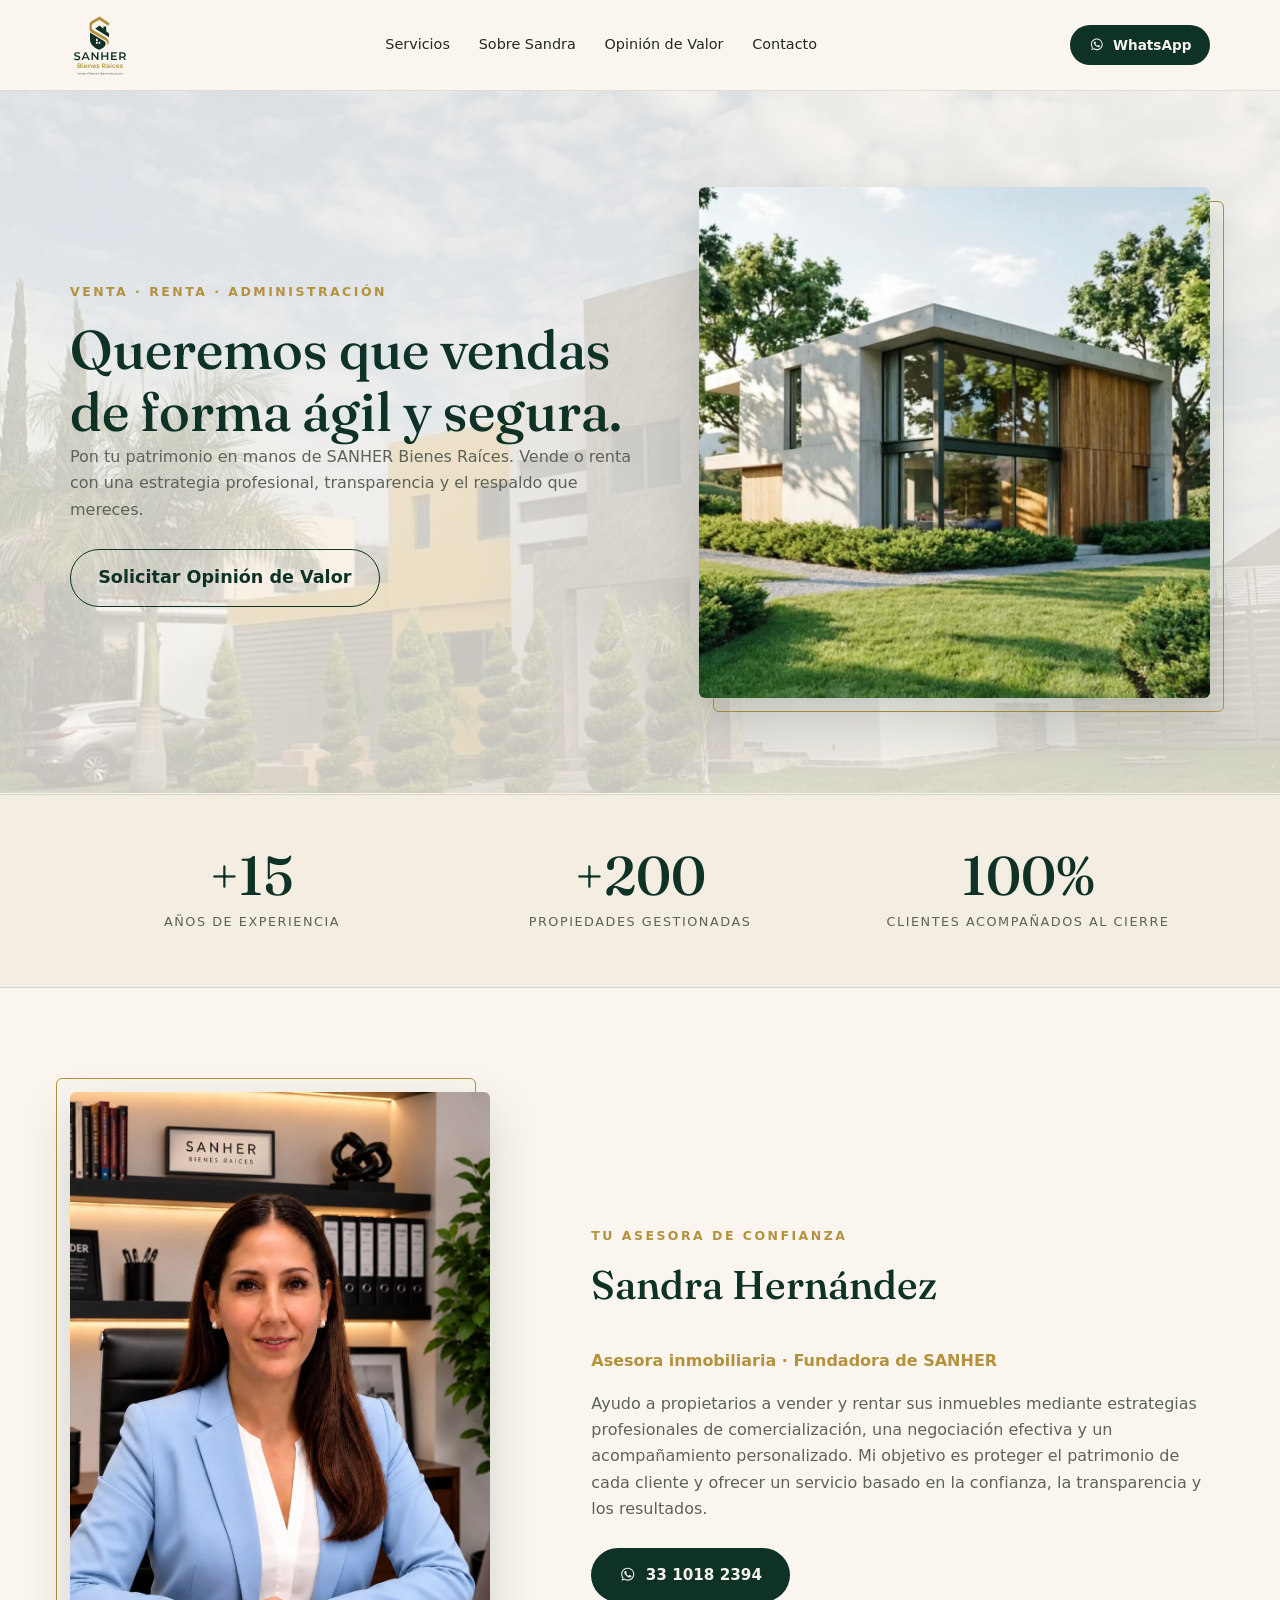
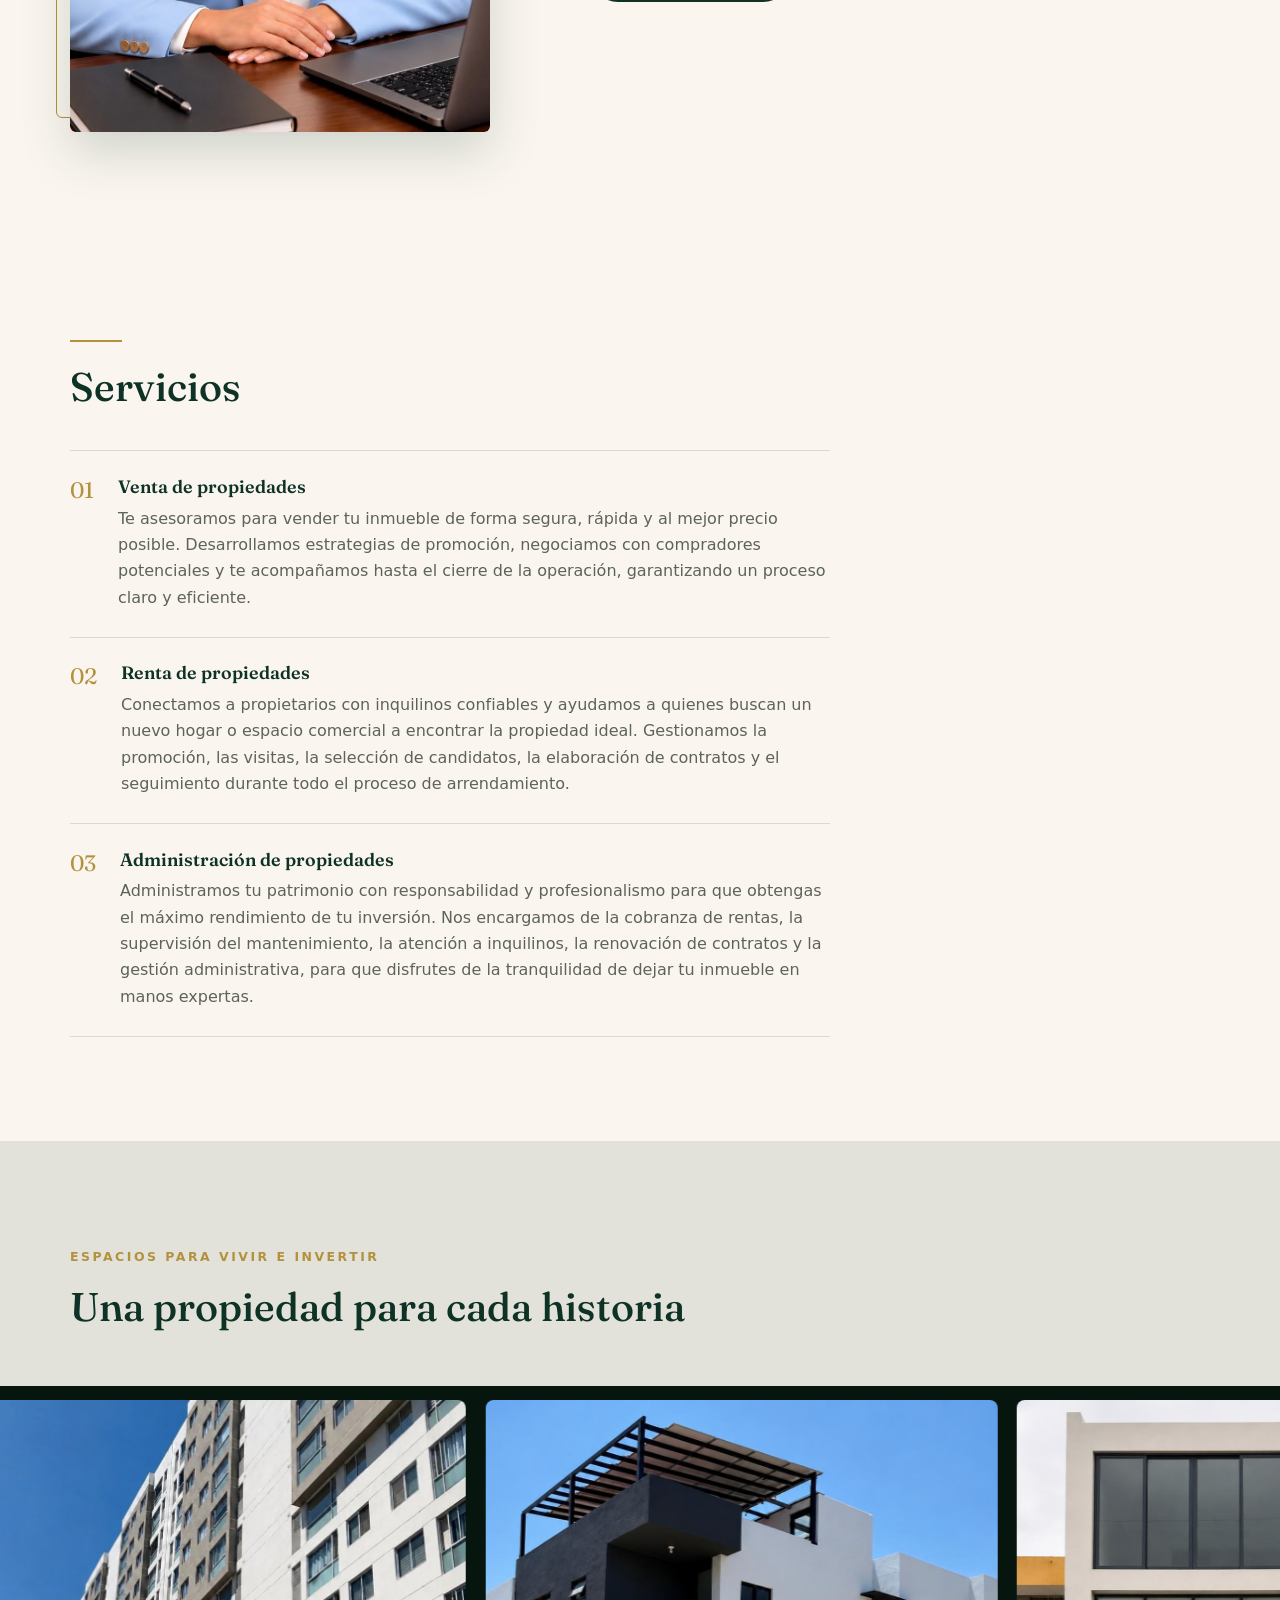
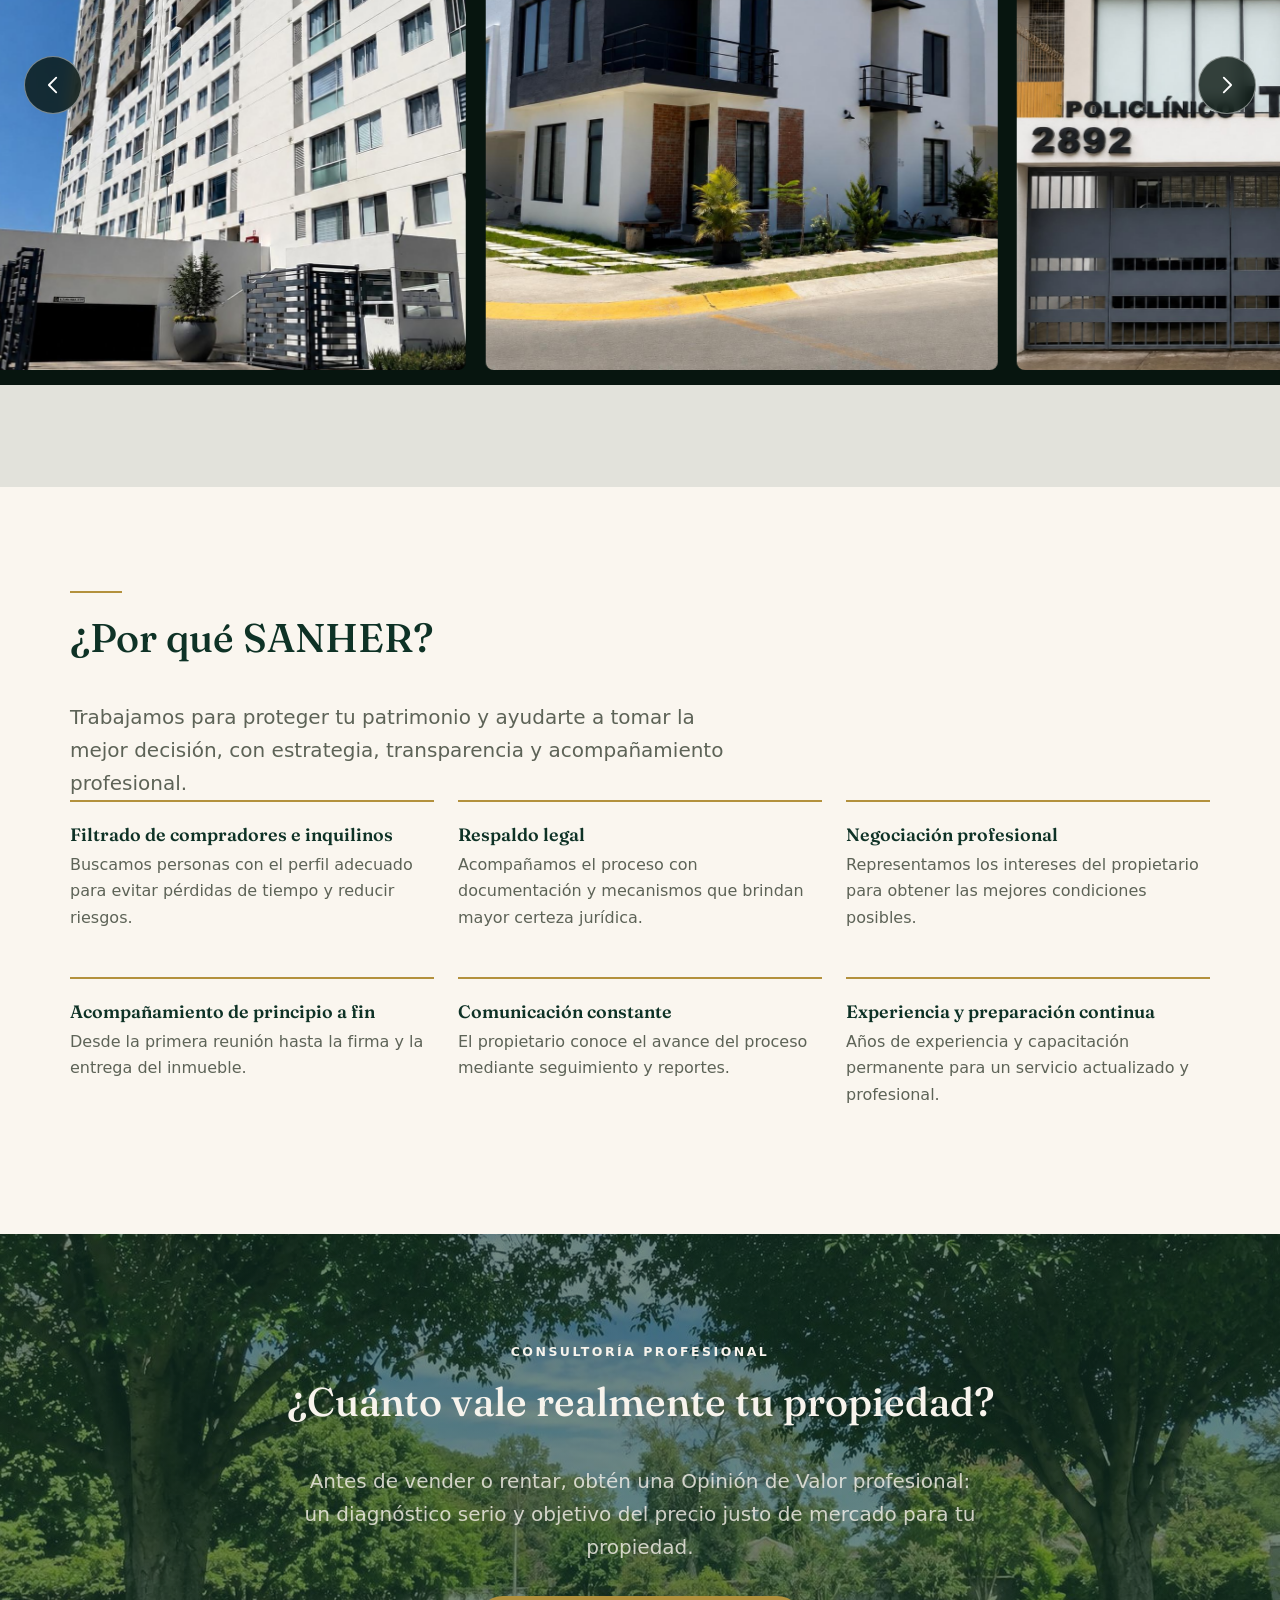
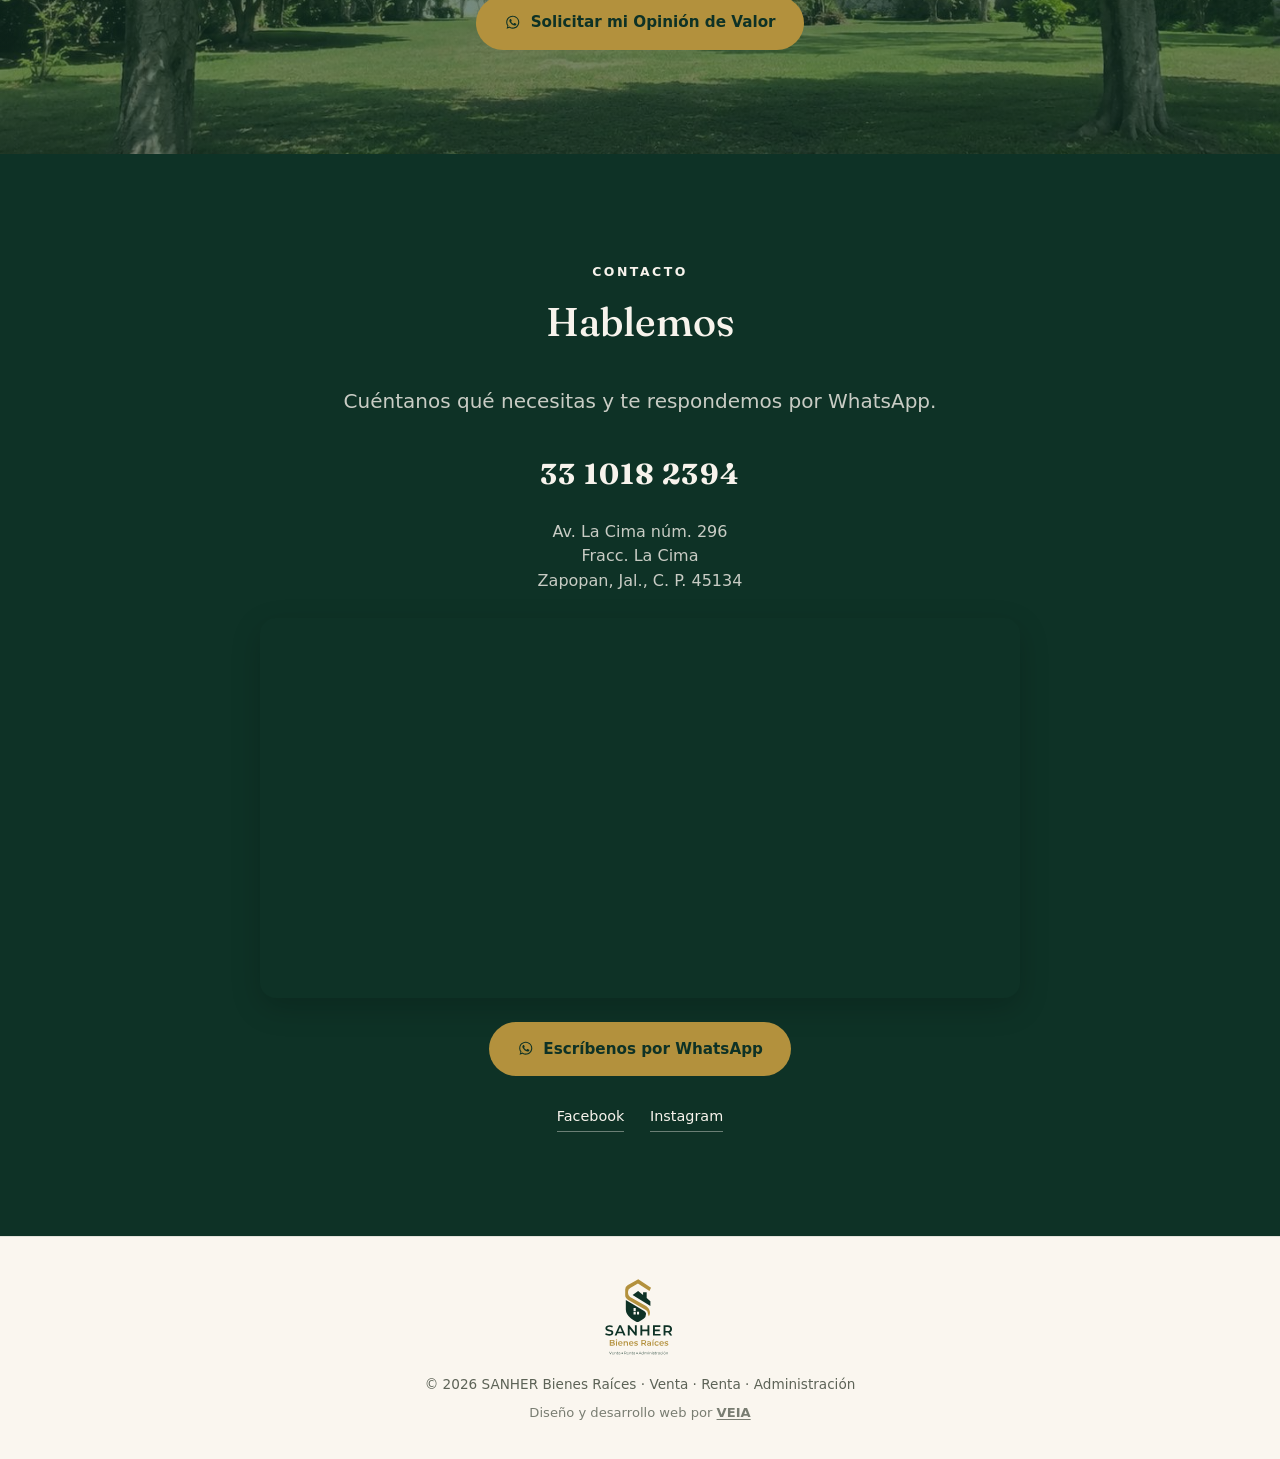
==== commit ecf5348b: "Actualizar imagen de la propiedad 12" ====
--- a/galeria.html
+++ b/galeria.html
@@ -39,11 +39,11 @@
 @media(prefers-reduced-motion:reduce){.prop-carrusel__abrir img,.prop-carrusel__rotulo{transition:none}}
 </style></head> <body>  <header class="fr-header" id="inicio" data-astro-cid-ue7ehvbg> <div class="contenedor fr-header__inner" data-astro-cid-ue7ehvbg> <a class="marca" href="#inicio" aria-label="SANHER Bienes Raíces"> <img class="marca__logo" src="./img/logo-sanher.svg" alt="SANHER Bienes Raíces" width="254" height="277"> </a> <nav class="fr-nav" aria-label="Secciones" data-astro-cid-ue7ehvbg> <a href="#servicios" data-astro-cid-ue7ehvbg>Servicios</a> <a href="#sandra" data-astro-cid-ue7ehvbg>Sobre Sandra</a> <a href="#opinion-valor" data-astro-cid-ue7ehvbg>Opinión de Valor</a> <a href="#contacto" data-astro-cid-ue7ehvbg>Contacto</a> </nav> <a class="boton boton--primario" href="https://wa.me/523310182394?text=Hola%2C%20vi%20la%20p%C3%A1gina%20de%20SANHER%20y%20me%20gustar%C3%ADa%20recibir%20m%C3%A1s%20informaci%C3%B3n." target="_blank" rel="noopener" data-astro-cid-ue7ehvbg> <svg class="icono-ws" viewBox="0 0 32 32" aria-hidden="true"> <path d="M16 3C9.4 3 4 8.3 4 14.9c0 2.6.8 5 2.3 7L4.7 27l5.3-1.7c1.9 1.2 4 1.8 6 1.8 6.6 0 12-5.3 12-11.9S22.6 3 16 3Zm0 21.8c-1.9 0-3.7-.6-5.3-1.6l-.4-.2-3.1 1 1-3-.3-.4a9.6 9.6 0 0 1-1.9-5.7c0-5.4 4.5-9.8 10-9.8s10 4.4 10 9.8-4.5 9.9-10 9.9Zm5.5-7.4c-.3-.2-1.8-.9-2-1-.3-.1-.5-.2-.7.1-.2.3-.8 1-1 1.2-.2.2-.4.2-.7.1a8.1 8.1 0 0 1-4-3.5c-.3-.5.3-.5.9-1.7.1-.2 0-.4 0-.6l-.9-2.2c-.2-.6-.5-.5-.7-.5h-.6c-.2 0-.5.1-.8.4-.3.3-1.1 1-1.1 2.6s1.1 3 1.3 3.2c.2.2 2.2 3.4 5.4 4.7 2 .9 2.8 1 3.8.8.6-.1 1.8-.7 2-1.4.3-.7.3-1.3.2-1.4l-1-.8Z"></path> </svg>
 WhatsApp
-</a> </div> </header> <main data-astro-cid-ue7ehvbg> <section class="fr-hero" data-astro-cid-ue7ehvbg> <video class="fr-hero__video" autoplay muted loop playsinline preload="metadata" poster="./img/fondos/bg-hero.jpg" aria-hidden="true" data-astro-cid-ue7ehvbg> <source src="./video/hero-sanher.mp4" type="video/mp4" data-astro-cid-ue7ehvbg> </video> <div class="contenedor fr-hero__grid" data-astro-cid-ue7ehvbg> <div class="fr-hero__texto" data-astro-cid-ue7ehvbg> <span class="antetitulo" data-astro-cid-ue7ehvbg>Venta · Renta · Administración</span> <h1 data-astro-cid-ue7ehvbg>Queremos que vendas de forma ágil y segura.</h1> <p data-astro-cid-ue7ehvbg>Pon tu patrimonio en manos de SANHER Bienes Raíces. Vende o renta con una estrategia profesional, transparencia y el respaldo que mereces.</p> <div class="fr-acciones" data-astro-cid-ue7ehvbg>  <a class="boton boton--secundario" href="#opinion-valor" style="font-size:1.1rem" data-astro-cid-ue7ehvbg>Solicitar Opinión de Valor</a> </div> </div> <figure class="fr-hero__foto" data-astro-cid-ue7ehvbg> <img src="./img/fondos/casa-minimalista-hero.jpeg" alt="Casa contemporánea de estilo minimalista" width="1289" height="1287" style="width:100%;height:auto;aspect-ratio:1289 / 1287;object-fit:contain;object-position:center" data-astro-cid-ue7ehvbg> </figure> </div> </section> <section class="fr-metricas" data-astro-cid-ue7ehvbg> <div class="contenedor revelar fr-metricas__grid" data-astro-cid-ue7ehvbg> <div class="fr-metrica" data-astro-cid-ue7ehvbg> <span class="fr-metrica__num" data-astro-cid-ue7ehvbg>+15</span> <span class="fr-metrica__label" data-astro-cid-ue7ehvbg>Años de experiencia</span> </div><div class="fr-metrica" data-astro-cid-ue7ehvbg> <span class="fr-metrica__num" data-astro-cid-ue7ehvbg>+200</span> <span class="fr-metrica__label" data-astro-cid-ue7ehvbg>Propiedades gestionadas</span> </div><div class="fr-metrica" data-astro-cid-ue7ehvbg> <span class="fr-metrica__num" data-astro-cid-ue7ehvbg>100%</span> <span class="fr-metrica__label" data-astro-cid-ue7ehvbg>Clientes acompañados al cierre</span> </div> </div> </section> <section class="seccion fr-sandra" id="sandra" data-astro-cid-ue7ehvbg> <div class="contenedor revelar fr-sandra__grid" data-astro-cid-ue7ehvbg> <figure class="fr-sandra__foto" data-astro-cid-ue7ehvbg> <img src="./img/perfil/sandra-blazer-azul.webp" alt="Sandra Hernández, asesora inmobiliaria y fundadora de SANHER" width="520" height="640" loading="lazy" data-astro-cid-ue7ehvbg> </figure> <div class="fr-sandra__texto" data-astro-cid-ue7ehvbg> <span class="antetitulo" data-astro-cid-ue7ehvbg>Tu asesora de confianza</span> <h2 data-astro-cid-ue7ehvbg>Sandra Hernández</h2> <p class="fr-sandra__rol" data-astro-cid-ue7ehvbg>Asesora inmobiliaria · Fundadora de SANHER</p> <p data-astro-cid-ue7ehvbg>Ayudo a propietarios a vender y rentar sus inmuebles mediante estrategias profesionales de comercialización, una negociación efectiva y un acompañamiento personalizado. Mi objetivo es proteger el patrimonio de cada cliente y ofrecer un servicio basado en la confianza, la transparencia y los resultados.</p> <div class="fr-acciones" data-astro-cid-ue7ehvbg> <a class="boton boton--primario" href="https://wa.me/523310182394?text=Hola%2C%20vi%20la%20p%C3%A1gina%20de%20SANHER%20y%20me%20gustar%C3%ADa%20recibir%20m%C3%A1s%20informaci%C3%B3n." target="_blank" rel="noopener" data-astro-cid-ue7ehvbg> <svg class="icono-ws" viewBox="0 0 32 32" aria-hidden="true"> <path d="M16 3C9.4 3 4 8.3 4 14.9c0 2.6.8 5 2.3 7L4.7 27l5.3-1.7c1.9 1.2 4 1.8 6 1.8 6.6 0 12-5.3 12-11.9S22.6 3 16 3Zm0 21.8c-1.9 0-3.7-.6-5.3-1.6l-.4-.2-3.1 1 1-3-.3-.4a9.6 9.6 0 0 1-1.9-5.7c0-5.4 4.5-9.8 10-9.8s10 4.4 10 9.8-4.5 9.9-10 9.9Zm5.5-7.4c-.3-.2-1.8-.9-2-1-.3-.1-.5-.2-.7.1-.2.3-.8 1-1 1.2-.2.2-.4.2-.7.1a8.1 8.1 0 0 1-4-3.5c-.3-.5.3-.5.9-1.7.1-.2 0-.4 0-.6l-.9-2.2c-.2-.6-.5-.5-.7-.5h-.6c-.2 0-.5.1-.8.4-.3.3-1.1 1-1.1 2.6s1.1 3 1.3 3.2c.2.2 2.2 3.4 5.4 4.7 2 .9 2.8 1 3.8.8.6-.1 1.8-.7 2-1.4.3-.7.3-1.3.2-1.4l-1-.8Z"></path> </svg> 33 1018 2394 </a> </div> </div> </div> </section> <section class="seccion fr-servicios" id="servicios" data-astro-cid-ue7ehvbg> <div class="contenedor revelar" data-astro-cid-ue7ehvbg> <hr class="separador" data-astro-cid-ue7ehvbg> <h2 data-astro-cid-ue7ehvbg>Servicios</h2> <ol class="fr-lista" data-astro-cid-ue7ehvbg> <li class="fr-lista__item" data-astro-cid-ue7ehvbg> <span class="fr-lista__num" data-astro-cid-ue7ehvbg>01</span> <div data-astro-cid-ue7ehvbg> <h3 data-astro-cid-ue7ehvbg>Venta de propiedades</h3> <p data-astro-cid-ue7ehvbg>Te asesoramos para vender tu inmueble de forma segura, rápida y al mejor precio posible. Desarrollamos estrategias de promoción, negociamos con compradores potenciales y te acompañamos hasta el cierre de la operación, garantizando un proceso claro y eficiente.</p> </div> </li><li class="fr-lista__item" data-astro-cid-ue7ehvbg> <span class="fr-lista__num" data-astro-cid-ue7ehvbg>02</span> <div data-astro-cid-ue7ehvbg> <h3 data-astro-cid-ue7ehvbg>Renta de propiedades</h3> <p data-astro-cid-ue7ehvbg>Conectamos a propietarios con inquilinos confiables y ayudamos a quienes buscan un nuevo hogar o espacio comercial a encontrar la propiedad ideal. Gestionamos la promoción, las visitas, la selección de candidatos, la elaboración de contratos y el seguimiento durante todo el proceso de arrendamiento.</p> </div> </li><li class="fr-lista__item" data-astro-cid-ue7ehvbg> <span class="fr-lista__num" data-astro-cid-ue7ehvbg>03</span> <div data-astro-cid-ue7ehvbg> <h3 data-astro-cid-ue7ehvbg>Administración de propiedades</h3> <p data-astro-cid-ue7ehvbg>Administramos tu patrimonio con responsabilidad y profesionalismo para que obtengas el máximo rendimiento de tu inversión. Nos encargamos de la cobranza de rentas, la supervisión del mantenimiento, la atención a inquilinos, la renovación de contratos y la gestión administrativa, para que disfrutes de la tranquilidad de dejar tu inmueble en manos expertas.</p> </div> </li> </ol> </div> </section> <section class="seccion fr-propiedades sanher-galeria" aria-labelledby="propiedades-titulo" data-astro-cid-ue7ehvbg><div class="contenedor revelar" data-astro-cid-ue7ehvbg><div class="fr-propiedades__encabezado" data-astro-cid-ue7ehvbg><div data-astro-cid-ue7ehvbg><span class="antetitulo" data-astro-cid-ue7ehvbg>Espacios para vivir e invertir</span><h2 id="propiedades-titulo" data-astro-cid-ue7ehvbg>Una propiedad para cada historia</h2></div></div></div><div class="prop-carrusel" data-prop-carrusel role="region" aria-roledescription="carrusel" aria-label="Propiedades destacadas en movimiento continuo"><div class="prop-carrusel__ventana" data-carrusel-ventana><div class="prop-carrusel__pista" data-carrusel-pista><article class="prop-carrusel__slide" data-carrusel-slide data-propiedad="0"><button class="prop-carrusel__abrir" type="button" data-abrir-propiedad="0" aria-label="Abrir detalles de esta propiedad"><img src="./img/galeria/propiedad-01.jpeg?v=20260727-relacion-01" alt="Fachada de edificio residencial contemporáneo" loading="eager" decoding="async"></button></article><article class="prop-carrusel__slide" data-carrusel-slide data-propiedad="1"><button class="prop-carrusel__abrir" type="button" data-abrir-propiedad="1" aria-label="Abrir detalles de esta propiedad"><img src="./img/galeria/propiedad-02.jpeg?v=20260727-relacion-01" alt="Casa contemporánea en blanco y negro" loading="eager" decoding="async"></button></article><article class="prop-carrusel__slide" data-carrusel-slide data-propiedad="2"><button class="prop-carrusel__abrir" type="button" data-abrir-propiedad="2" aria-label="Abrir detalles de esta propiedad"><img src="./img/galeria/propiedad-03.jpeg?v=20260727-relacion-01" alt="Fachada del Policlínico Italia" loading="eager" decoding="async"></button></article><article class="prop-carrusel__slide" data-carrusel-slide data-propiedad="3"><button class="prop-carrusel__abrir" type="button" data-abrir-propiedad="3" aria-label="Abrir detalles de esta propiedad"><img src="./img/galeria/propiedad-04.jpeg?v=20260727-relacion-01" alt="Local comercial con amplios ventanales" loading="lazy" decoding="async"></button></article><article class="prop-carrusel__slide" data-carrusel-slide data-propiedad="4"><button class="prop-carrusel__abrir" type="button" data-abrir-propiedad="4" aria-label="Abrir detalles de esta propiedad"><img src="./img/galeria/propiedad-05.jpeg?v=20260727-relacion-01" alt="Terreno arbolado con área verde" loading="lazy" decoding="async"></button></article><article class="prop-carrusel__slide" data-carrusel-slide data-propiedad="5"><button class="prop-carrusel__abrir" type="button" data-abrir-propiedad="5" aria-label="Abrir detalles de esta propiedad"><img src="./img/galeria/propiedad-06.jpeg?v=20260727-relacion-01" alt="Casa con fachada naranja y detalles de piedra" loading="lazy" decoding="async"></button></article><article class="prop-carrusel__slide" data-carrusel-slide data-propiedad="6"><button class="prop-carrusel__abrir" type="button" data-abrir-propiedad="6" aria-label="Abrir detalles de esta propiedad"><img src="./img/galeria/propiedad-07.jpeg?v=20260727-relacion-01" alt="Edificio de departamentos contemporáneo" loading="lazy" decoding="async"></button></article><article class="prop-carrusel__slide" data-carrusel-slide data-propiedad="7"><button class="prop-carrusel__abrir" type="button" data-abrir-propiedad="7" aria-label="Abrir detalles de esta propiedad"><img src="./img/galeria/propiedad-08.jpeg?v=20260727-relacion-01" alt="Conjunto residencial con torres y áreas verdes" loading="lazy" decoding="async"></button></article><article class="prop-carrusel__slide" data-carrusel-slide data-propiedad="8"><button class="prop-carrusel__abrir" type="button" data-abrir-propiedad="8" aria-label="Abrir detalles de esta propiedad"><img src="./img/galeria/propiedad-09.jpeg?v=20260727-relacion-01" alt="Casa contemporánea blanca y amarilla" loading="lazy" decoding="async"></button></article><article class="prop-carrusel__slide" data-carrusel-slide data-propiedad="9"><button class="prop-carrusel__abrir" type="button" data-abrir-propiedad="9" aria-label="Abrir detalles de esta propiedad"><img src="./img/galeria/propiedad-10.jpeg?v=20260727-relacion-01" alt="Edificio residencial con balcones y jardineras" loading="lazy" decoding="async"></button></article><article class="prop-carrusel__slide" data-carrusel-slide data-propiedad="10"><button class="prop-carrusel__abrir" type="button" data-abrir-propiedad="10" aria-label="Abrir detalles de esta propiedad"><img src="./img/galeria/propiedad-11.webp?v=20260911-propiedad-11" alt="Local comercial en renta de 220 m² con fachada de cristal" loading="lazy" decoding="async"></button></article><article class="prop-carrusel__slide" data-carrusel-slide data-propiedad="11"><button class="prop-carrusel__abrir" type="button" data-abrir-propiedad="11" aria-label="Abrir detalles de esta propiedad"><img src="./img/galeria/propiedad-12.webp?v=20260911-propiedad-12" alt="Torres residenciales de Ferrara Vertical con áreas verdes y estancias cortas" loading="lazy" decoding="async"></button></article><article class="prop-carrusel__slide" data-carrusel-slide data-propiedad="0" aria-hidden="true" data-carrusel-clon><button class="prop-carrusel__abrir" type="button" data-abrir-propiedad="0" tabindex="-1" aria-label="Abrir detalles de esta propiedad"><img src="./img/galeria/propiedad-01.jpeg?v=20260727-relacion-01" alt="Fachada de edificio residencial contemporáneo" loading="lazy" decoding="async"></button></article><article class="prop-carrusel__slide" data-carrusel-slide data-propiedad="1" aria-hidden="true" data-carrusel-clon><button class="prop-carrusel__abrir" type="button" data-abrir-propiedad="1" tabindex="-1" aria-label="Abrir detalles de esta propiedad"><img src="./img/galeria/propiedad-02.jpeg?v=20260727-relacion-01" alt="Casa contemporánea en blanco y negro" loading="lazy" decoding="async"></button></article><article class="prop-carrusel__slide" data-carrusel-slide data-propiedad="2" aria-hidden="true" data-carrusel-clon><button class="prop-carrusel__abrir" type="button" data-abrir-propiedad="2" tabindex="-1" aria-label="Abrir detalles de esta propiedad"><img src="./img/galeria/propiedad-03.jpeg?v=20260727-relacion-01" alt="Fachada del Policlínico Italia" loading="lazy" decoding="async"></button></article><article class="prop-carrusel__slide" data-carrusel-slide data-propiedad="3" aria-hidden="true" data-carrusel-clon><button class="prop-carrusel__abrir" type="button" data-abrir-propiedad="3" tabindex="-1" aria-label="Abrir detalles de esta propiedad"><img src="./img/galeria/propiedad-04.jpeg?v=20260727-relacion-01" alt="Local comercial con amplios ventanales" loading="lazy" decoding="async"></button></article><article class="prop-carrusel__slide" data-carrusel-slide data-propiedad="4" aria-hidden="true" data-carrusel-clon><button class="prop-carrusel__abrir" type="button" data-abrir-propiedad="4" tabindex="-1" aria-label="Abrir detalles de esta propiedad"><img src="./img/galeria/propiedad-05.jpeg?v=20260727-relacion-01" alt="Terreno arbolado con área verde" loading="lazy" decoding="async"></button></article><article class="prop-carrusel__slide" data-carrusel-slide data-propiedad="5" aria-hidden="true" data-carrusel-clon><button class="prop-carrusel__abrir" type="button" data-abrir-propiedad="5" tabindex="-1" aria-label="Abrir detalles de esta propiedad"><img src="./img/galeria/propiedad-06.jpeg?v=20260727-relacion-01" alt="Casa con fachada naranja y detalles de piedra" loading="lazy" decoding="async"></button></article><article class="prop-carrusel__slide" data-carrusel-slide data-propiedad="6" aria-hidden="true" data-carrusel-clon><button class="prop-carrusel__abrir" type="button" data-abrir-propiedad="6" tabindex="-1" aria-label="Abrir detalles de esta propiedad"><img src="./img/galeria/propiedad-07.jpeg?v=20260727-relacion-01" alt="Edificio de departamentos contemporáneo" loading="lazy" decoding="async"></button></article><article class="prop-carrusel__slide" data-carrusel-slide data-propiedad="7" aria-hidden="true" data-carrusel-clon><button class="prop-carrusel__abrir" type="button" data-abrir-propiedad="7" tabindex="-1" aria-label="Abrir detalles de esta propiedad"><img src="./img/galeria/propiedad-08.jpeg?v=20260727-relacion-01" alt="Conjunto residencial con torres y áreas verdes" loading="lazy" decoding="async"></button></article><article class="prop-carrusel__slide" data-carrusel-slide data-propiedad="8" aria-hidden="true" data-carrusel-clon><button class="prop-carrusel__abrir" type="button" data-abrir-propiedad="8" tabindex="-1" aria-label="Abrir detalles de esta propiedad"><img src="./img/galeria/propiedad-09.jpeg?v=20260727-relacion-01" alt="Casa contemporánea blanca y amarilla" loading="lazy" decoding="async"></button></article><article class="prop-carrusel__slide" data-carrusel-slide data-propiedad="9" aria-hidden="true" data-carrusel-clon><button class="prop-carrusel__abrir" type="button" data-abrir-propiedad="9" tabindex="-1" aria-label="Abrir detalles de esta propiedad"><img src="./img/galeria/propiedad-10.jpeg?v=20260727-relacion-01" alt="Edificio residencial con balcones y jardineras" loading="lazy" decoding="async"></button></article><article class="prop-carrusel__slide" data-carrusel-slide data-propiedad="10" aria-hidden="true" data-carrusel-clon><button class="prop-carrusel__abrir" type="button" data-abrir-propiedad="10" tabindex="-1" aria-label="Abrir detalles de esta propiedad"><img src="./img/galeria/propiedad-11.webp?v=20260911-propiedad-11" alt="Local comercial en renta de 220 m² con fachada de cristal" loading="lazy" decoding="async"></button></article><article class="prop-carrusel__slide" data-carrusel-slide data-propiedad="11" aria-hidden="true" data-carrusel-clon><button class="prop-carrusel__abrir" type="button" data-abrir-propiedad="11" tabindex="-1" aria-label="Abrir detalles de esta propiedad"><img src="./img/galeria/propiedad-12.webp?v=20260911-propiedad-12" alt="Torres residenciales de Ferrara Vertical con áreas verdes y estancias cortas" loading="lazy" decoding="async"></button></article></div><button class="prop-carrusel__flecha prop-carrusel__flecha--anterior" type="button" data-carrusel-anterior aria-label="Mover el carrusel hacia la propiedad anterior"><svg viewBox="0 0 24 24" aria-hidden="true"><path d="m15.5 4-8 8 8 8"/></svg></button><button class="prop-carrusel__flecha prop-carrusel__flecha--siguiente" type="button" data-carrusel-siguiente aria-label="Mover el carrusel hacia la propiedad siguiente"><svg viewBox="0 0 24 24" aria-hidden="true"><path d="m8.5 4 8 8-8 8"/></svg></button></div></div><dialog class="galeria-modal" id="galeria-modal" aria-labelledby="galeria-modal-titulo"><div class="galeria-modal__panel"><button class="galeria-modal__cerrar" type="button" aria-label="Cerrar vista de la propiedad">×</button><div class="galeria-modal__media"><img id="galeria-modal-imagen" src="./img/galeria/propiedad-01.jpeg?v=20260727-relacion-01" alt="Fachada de edificio residencial contemporáneo"><button class="galeria-modal__flecha galeria-modal__flecha--anterior" type="button" data-modal-anterior aria-label="Ver propiedad anterior"><svg viewBox="0 0 24 24" aria-hidden="true"><path d="m15.5 4-8 8 8 8"/></svg></button><button class="galeria-modal__flecha galeria-modal__flecha--siguiente" type="button" data-modal-siguiente aria-label="Ver propiedad siguiente"><svg viewBox="0 0 24 24" aria-hidden="true"><path d="m8.5 4 8 8-8 8"/></svg></button></div><div class="galeria-modal__info"><h3 id="galeria-modal-titulo">Ubicación de la propiedad</h3><a class="galeria-modal__ubicacion" id="galeria-modal-enlace" href="https://www.google.com/maps/search/?api=1&query=Eutimio%20Pinz%C3%B3n%20n%C3%BAm.%20927%2C%20Condominio%20Tres%20Lagos%2C%20Col.%20Lomas%20de%20Independencia%2C%20Guadalajara%2C%20Jal." target="_blank" rel="noopener" aria-label="Abrir esta ubicación en Google Maps" title="Abrir en Google Maps"><svg viewBox="0 0 24 24" aria-hidden="true"><path d="M12 22s7-6.1 7-13A7 7 0 1 0 5 9c0 6.9 7 13 7 13Zm0-9.8A3.2 3.2 0 1 1 12 5a3.2 3.2 0 0 1 0 6.4Z"/></svg><span id="galeria-modal-direccion">Eutimio Pinzón núm. 927
+</a> </div> </header> <main data-astro-cid-ue7ehvbg> <section class="fr-hero" data-astro-cid-ue7ehvbg> <video class="fr-hero__video" autoplay muted loop playsinline preload="metadata" poster="./img/fondos/bg-hero.jpg" aria-hidden="true" data-astro-cid-ue7ehvbg> <source src="./video/hero-sanher.mp4" type="video/mp4" data-astro-cid-ue7ehvbg> </video> <div class="contenedor fr-hero__grid" data-astro-cid-ue7ehvbg> <div class="fr-hero__texto" data-astro-cid-ue7ehvbg> <span class="antetitulo" data-astro-cid-ue7ehvbg>Venta · Renta · Administración</span> <h1 data-astro-cid-ue7ehvbg>Queremos que vendas de forma ágil y segura.</h1> <p data-astro-cid-ue7ehvbg>Pon tu patrimonio en manos de SANHER Bienes Raíces. Vende o renta con una estrategia profesional, transparencia y el respaldo que mereces.</p> <div class="fr-acciones" data-astro-cid-ue7ehvbg>  <a class="boton boton--secundario" href="#opinion-valor" style="font-size:1.1rem" data-astro-cid-ue7ehvbg>Solicitar Opinión de Valor</a> </div> </div> <figure class="fr-hero__foto" data-astro-cid-ue7ehvbg> <img src="./img/fondos/casa-minimalista-hero.jpeg" alt="Casa contemporánea de estilo minimalista" width="1289" height="1287" style="width:100%;height:auto;aspect-ratio:1289 / 1287;object-fit:contain;object-position:center" data-astro-cid-ue7ehvbg> </figure> </div> </section> <section class="fr-metricas" data-astro-cid-ue7ehvbg> <div class="contenedor revelar fr-metricas__grid" data-astro-cid-ue7ehvbg> <div class="fr-metrica" data-astro-cid-ue7ehvbg> <span class="fr-metrica__num" data-astro-cid-ue7ehvbg>+15</span> <span class="fr-metrica__label" data-astro-cid-ue7ehvbg>Años de experiencia</span> </div><div class="fr-metrica" data-astro-cid-ue7ehvbg> <span class="fr-metrica__num" data-astro-cid-ue7ehvbg>+200</span> <span class="fr-metrica__label" data-astro-cid-ue7ehvbg>Propiedades gestionadas</span> </div><div class="fr-metrica" data-astro-cid-ue7ehvbg> <span class="fr-metrica__num" data-astro-cid-ue7ehvbg>100%</span> <span class="fr-metrica__label" data-astro-cid-ue7ehvbg>Clientes acompañados al cierre</span> </div> </div> </section> <section class="seccion fr-sandra" id="sandra" data-astro-cid-ue7ehvbg> <div class="contenedor revelar fr-sandra__grid" data-astro-cid-ue7ehvbg> <figure class="fr-sandra__foto" data-astro-cid-ue7ehvbg> <img src="./img/perfil/sandra-blazer-azul.webp" alt="Sandra Hernández, asesora inmobiliaria y fundadora de SANHER" width="520" height="640" loading="lazy" data-astro-cid-ue7ehvbg> </figure> <div class="fr-sandra__texto" data-astro-cid-ue7ehvbg> <span class="antetitulo" data-astro-cid-ue7ehvbg>Tu asesora de confianza</span> <h2 data-astro-cid-ue7ehvbg>Sandra Hernández</h2> <p class="fr-sandra__rol" data-astro-cid-ue7ehvbg>Asesora inmobiliaria · Fundadora de SANHER</p> <p data-astro-cid-ue7ehvbg>Ayudo a propietarios a vender y rentar sus inmuebles mediante estrategias profesionales de comercialización, una negociación efectiva y un acompañamiento personalizado. Mi objetivo es proteger el patrimonio de cada cliente y ofrecer un servicio basado en la confianza, la transparencia y los resultados.</p> <div class="fr-acciones" data-astro-cid-ue7ehvbg> <a class="boton boton--primario" href="https://wa.me/523310182394?text=Hola%2C%20vi%20la%20p%C3%A1gina%20de%20SANHER%20y%20me%20gustar%C3%ADa%20recibir%20m%C3%A1s%20informaci%C3%B3n." target="_blank" rel="noopener" data-astro-cid-ue7ehvbg> <svg class="icono-ws" viewBox="0 0 32 32" aria-hidden="true"> <path d="M16 3C9.4 3 4 8.3 4 14.9c0 2.6.8 5 2.3 7L4.7 27l5.3-1.7c1.9 1.2 4 1.8 6 1.8 6.6 0 12-5.3 12-11.9S22.6 3 16 3Zm0 21.8c-1.9 0-3.7-.6-5.3-1.6l-.4-.2-3.1 1 1-3-.3-.4a9.6 9.6 0 0 1-1.9-5.7c0-5.4 4.5-9.8 10-9.8s10 4.4 10 9.8-4.5 9.9-10 9.9Zm5.5-7.4c-.3-.2-1.8-.9-2-1-.3-.1-.5-.2-.7.1-.2.3-.8 1-1 1.2-.2.2-.4.2-.7.1a8.1 8.1 0 0 1-4-3.5c-.3-.5.3-.5.9-1.7.1-.2 0-.4 0-.6l-.9-2.2c-.2-.6-.5-.5-.7-.5h-.6c-.2 0-.5.1-.8.4-.3.3-1.1 1-1.1 2.6s1.1 3 1.3 3.2c.2.2 2.2 3.4 5.4 4.7 2 .9 2.8 1 3.8.8.6-.1 1.8-.7 2-1.4.3-.7.3-1.3.2-1.4l-1-.8Z"></path> </svg> 33 1018 2394 </a> </div> </div> </div> </section> <section class="seccion fr-servicios" id="servicios" data-astro-cid-ue7ehvbg> <div class="contenedor revelar" data-astro-cid-ue7ehvbg> <hr class="separador" data-astro-cid-ue7ehvbg> <h2 data-astro-cid-ue7ehvbg>Servicios</h2> <ol class="fr-lista" data-astro-cid-ue7ehvbg> <li class="fr-lista__item" data-astro-cid-ue7ehvbg> <span class="fr-lista__num" data-astro-cid-ue7ehvbg>01</span> <div data-astro-cid-ue7ehvbg> <h3 data-astro-cid-ue7ehvbg>Venta de propiedades</h3> <p data-astro-cid-ue7ehvbg>Te asesoramos para vender tu inmueble de forma segura, rápida y al mejor precio posible. Desarrollamos estrategias de promoción, negociamos con compradores potenciales y te acompañamos hasta el cierre de la operación, garantizando un proceso claro y eficiente.</p> </div> </li><li class="fr-lista__item" data-astro-cid-ue7ehvbg> <span class="fr-lista__num" data-astro-cid-ue7ehvbg>02</span> <div data-astro-cid-ue7ehvbg> <h3 data-astro-cid-ue7ehvbg>Renta de propiedades</h3> <p data-astro-cid-ue7ehvbg>Conectamos a propietarios con inquilinos confiables y ayudamos a quienes buscan un nuevo hogar o espacio comercial a encontrar la propiedad ideal. Gestionamos la promoción, las visitas, la selección de candidatos, la elaboración de contratos y el seguimiento durante todo el proceso de arrendamiento.</p> </div> </li><li class="fr-lista__item" data-astro-cid-ue7ehvbg> <span class="fr-lista__num" data-astro-cid-ue7ehvbg>03</span> <div data-astro-cid-ue7ehvbg> <h3 data-astro-cid-ue7ehvbg>Administración de propiedades</h3> <p data-astro-cid-ue7ehvbg>Administramos tu patrimonio con responsabilidad y profesionalismo para que obtengas el máximo rendimiento de tu inversión. Nos encargamos de la cobranza de rentas, la supervisión del mantenimiento, la atención a inquilinos, la renovación de contratos y la gestión administrativa, para que disfrutes de la tranquilidad de dejar tu inmueble en manos expertas.</p> </div> </li> </ol> </div> </section> <section class="seccion fr-propiedades sanher-galeria" aria-labelledby="propiedades-titulo" data-astro-cid-ue7ehvbg><div class="contenedor revelar" data-astro-cid-ue7ehvbg><div class="fr-propiedades__encabezado" data-astro-cid-ue7ehvbg><div data-astro-cid-ue7ehvbg><span class="antetitulo" data-astro-cid-ue7ehvbg>Espacios para vivir e invertir</span><h2 id="propiedades-titulo" data-astro-cid-ue7ehvbg>Una propiedad para cada historia</h2></div></div></div><div class="prop-carrusel" data-prop-carrusel role="region" aria-roledescription="carrusel" aria-label="Propiedades destacadas en movimiento continuo"><div class="prop-carrusel__ventana" data-carrusel-ventana><div class="prop-carrusel__pista" data-carrusel-pista><article class="prop-carrusel__slide" data-carrusel-slide data-propiedad="0"><button class="prop-carrusel__abrir" type="button" data-abrir-propiedad="0" aria-label="Abrir detalles de esta propiedad"><img src="./img/galeria/propiedad-01.jpeg?v=20260727-relacion-01" alt="Fachada de edificio residencial contemporáneo" loading="eager" decoding="async"></button></article><article class="prop-carrusel__slide" data-carrusel-slide data-propiedad="1"><button class="prop-carrusel__abrir" type="button" data-abrir-propiedad="1" aria-label="Abrir detalles de esta propiedad"><img src="./img/galeria/propiedad-02.jpeg?v=20260727-relacion-01" alt="Casa contemporánea en blanco y negro" loading="eager" decoding="async"></button></article><article class="prop-carrusel__slide" data-carrusel-slide data-propiedad="2"><button class="prop-carrusel__abrir" type="button" data-abrir-propiedad="2" aria-label="Abrir detalles de esta propiedad"><img src="./img/galeria/propiedad-03.jpeg?v=20260727-relacion-01" alt="Fachada del Policlínico Italia" loading="eager" decoding="async"></button></article><article class="prop-carrusel__slide" data-carrusel-slide data-propiedad="3"><button class="prop-carrusel__abrir" type="button" data-abrir-propiedad="3" aria-label="Abrir detalles de esta propiedad"><img src="./img/galeria/propiedad-04.jpeg?v=20260727-relacion-01" alt="Local comercial con amplios ventanales" loading="lazy" decoding="async"></button></article><article class="prop-carrusel__slide" data-carrusel-slide data-propiedad="4"><button class="prop-carrusel__abrir" type="button" data-abrir-propiedad="4" aria-label="Abrir detalles de esta propiedad"><img src="./img/galeria/propiedad-05.jpeg?v=20260727-relacion-01" alt="Terreno arbolado con área verde" loading="lazy" decoding="async"></button></article><article class="prop-carrusel__slide" data-carrusel-slide data-propiedad="5"><button class="prop-carrusel__abrir" type="button" data-abrir-propiedad="5" aria-label="Abrir detalles de esta propiedad"><img src="./img/galeria/propiedad-06.jpeg?v=20260727-relacion-01" alt="Casa con fachada naranja y detalles de piedra" loading="lazy" decoding="async"></button></article><article class="prop-carrusel__slide" data-carrusel-slide data-propiedad="6"><button class="prop-carrusel__abrir" type="button" data-abrir-propiedad="6" aria-label="Abrir detalles de esta propiedad"><img src="./img/galeria/propiedad-07.jpeg?v=20260727-relacion-01" alt="Edificio de departamentos contemporáneo" loading="lazy" decoding="async"></button></article><article class="prop-carrusel__slide" data-carrusel-slide data-propiedad="7"><button class="prop-carrusel__abrir" type="button" data-abrir-propiedad="7" aria-label="Abrir detalles de esta propiedad"><img src="./img/galeria/propiedad-08.jpeg?v=20260727-relacion-01" alt="Conjunto residencial con torres y áreas verdes" loading="lazy" decoding="async"></button></article><article class="prop-carrusel__slide" data-carrusel-slide data-propiedad="8"><button class="prop-carrusel__abrir" type="button" data-abrir-propiedad="8" aria-label="Abrir detalles de esta propiedad"><img src="./img/galeria/propiedad-09.jpeg?v=20260727-relacion-01" alt="Casa contemporánea blanca y amarilla" loading="lazy" decoding="async"></button></article><article class="prop-carrusel__slide" data-carrusel-slide data-propiedad="9"><button class="prop-carrusel__abrir" type="button" data-abrir-propiedad="9" aria-label="Abrir detalles de esta propiedad"><img src="./img/galeria/propiedad-10.jpeg?v=20260727-relacion-01" alt="Edificio residencial con balcones y jardineras" loading="lazy" decoding="async"></button></article><article class="prop-carrusel__slide" data-carrusel-slide data-propiedad="10"><button class="prop-carrusel__abrir" type="button" data-abrir-propiedad="10" aria-label="Abrir detalles de esta propiedad"><img src="./img/galeria/propiedad-11.webp?v=20260911-propiedad-11" alt="Local comercial en renta de 220 m² con fachada de cristal" loading="lazy" decoding="async"></button></article><article class="prop-carrusel__slide" data-carrusel-slide data-propiedad="11"><button class="prop-carrusel__abrir" type="button" data-abrir-propiedad="11" aria-label="Abrir detalles de esta propiedad"><img src="./img/galeria/propiedad-12.webp?v=20260914-propiedad-12" alt="Torres residenciales de Ferrara Vertical con áreas verdes y estancias cortas" loading="lazy" decoding="async"></button></article><article class="prop-carrusel__slide" data-carrusel-slide data-propiedad="0" aria-hidden="true" data-carrusel-clon><button class="prop-carrusel__abrir" type="button" data-abrir-propiedad="0" tabindex="-1" aria-label="Abrir detalles de esta propiedad"><img src="./img/galeria/propiedad-01.jpeg?v=20260727-relacion-01" alt="Fachada de edificio residencial contemporáneo" loading="lazy" decoding="async"></button></article><article class="prop-carrusel__slide" data-carrusel-slide data-propiedad="1" aria-hidden="true" data-carrusel-clon><button class="prop-carrusel__abrir" type="button" data-abrir-propiedad="1" tabindex="-1" aria-label="Abrir detalles de esta propiedad"><img src="./img/galeria/propiedad-02.jpeg?v=20260727-relacion-01" alt="Casa contemporánea en blanco y negro" loading="lazy" decoding="async"></button></article><article class="prop-carrusel__slide" data-carrusel-slide data-propiedad="2" aria-hidden="true" data-carrusel-clon><button class="prop-carrusel__abrir" type="button" data-abrir-propiedad="2" tabindex="-1" aria-label="Abrir detalles de esta propiedad"><img src="./img/galeria/propiedad-03.jpeg?v=20260727-relacion-01" alt="Fachada del Policlínico Italia" loading="lazy" decoding="async"></button></article><article class="prop-carrusel__slide" data-carrusel-slide data-propiedad="3" aria-hidden="true" data-carrusel-clon><button class="prop-carrusel__abrir" type="button" data-abrir-propiedad="3" tabindex="-1" aria-label="Abrir detalles de esta propiedad"><img src="./img/galeria/propiedad-04.jpeg?v=20260727-relacion-01" alt="Local comercial con amplios ventanales" loading="lazy" decoding="async"></button></article><article class="prop-carrusel__slide" data-carrusel-slide data-propiedad="4" aria-hidden="true" data-carrusel-clon><button class="prop-carrusel__abrir" type="button" data-abrir-propiedad="4" tabindex="-1" aria-label="Abrir detalles de esta propiedad"><img src="./img/galeria/propiedad-05.jpeg?v=20260727-relacion-01" alt="Terreno arbolado con área verde" loading="lazy" decoding="async"></button></article><article class="prop-carrusel__slide" data-carrusel-slide data-propiedad="5" aria-hidden="true" data-carrusel-clon><button class="prop-carrusel__abrir" type="button" data-abrir-propiedad="5" tabindex="-1" aria-label="Abrir detalles de esta propiedad"><img src="./img/galeria/propiedad-06.jpeg?v=20260727-relacion-01" alt="Casa con fachada naranja y detalles de piedra" loading="lazy" decoding="async"></button></article><article class="prop-carrusel__slide" data-carrusel-slide data-propiedad="6" aria-hidden="true" data-carrusel-clon><button class="prop-carrusel__abrir" type="button" data-abrir-propiedad="6" tabindex="-1" aria-label="Abrir detalles de esta propiedad"><img src="./img/galeria/propiedad-07.jpeg?v=20260727-relacion-01" alt="Edificio de departamentos contemporáneo" loading="lazy" decoding="async"></button></article><article class="prop-carrusel__slide" data-carrusel-slide data-propiedad="7" aria-hidden="true" data-carrusel-clon><button class="prop-carrusel__abrir" type="button" data-abrir-propiedad="7" tabindex="-1" aria-label="Abrir detalles de esta propiedad"><img src="./img/galeria/propiedad-08.jpeg?v=20260727-relacion-01" alt="Conjunto residencial con torres y áreas verdes" loading="lazy" decoding="async"></button></article><article class="prop-carrusel__slide" data-carrusel-slide data-propiedad="8" aria-hidden="true" data-carrusel-clon><button class="prop-carrusel__abrir" type="button" data-abrir-propiedad="8" tabindex="-1" aria-label="Abrir detalles de esta propiedad"><img src="./img/galeria/propiedad-09.jpeg?v=20260727-relacion-01" alt="Casa contemporánea blanca y amarilla" loading="lazy" decoding="async"></button></article><article class="prop-carrusel__slide" data-carrusel-slide data-propiedad="9" aria-hidden="true" data-carrusel-clon><button class="prop-carrusel__abrir" type="button" data-abrir-propiedad="9" tabindex="-1" aria-label="Abrir detalles de esta propiedad"><img src="./img/galeria/propiedad-10.jpeg?v=20260727-relacion-01" alt="Edificio residencial con balcones y jardineras" loading="lazy" decoding="async"></button></article><article class="prop-carrusel__slide" data-carrusel-slide data-propiedad="10" aria-hidden="true" data-carrusel-clon><button class="prop-carrusel__abrir" type="button" data-abrir-propiedad="10" tabindex="-1" aria-label="Abrir detalles de esta propiedad"><img src="./img/galeria/propiedad-11.webp?v=20260911-propiedad-11" alt="Local comercial en renta de 220 m² con fachada de cristal" loading="lazy" decoding="async"></button></article><article class="prop-carrusel__slide" data-carrusel-slide data-propiedad="11" aria-hidden="true" data-carrusel-clon><button class="prop-carrusel__abrir" type="button" data-abrir-propiedad="11" tabindex="-1" aria-label="Abrir detalles de esta propiedad"><img src="./img/galeria/propiedad-12.webp?v=20260914-propiedad-12" alt="Torres residenciales de Ferrara Vertical con áreas verdes y estancias cortas" loading="lazy" decoding="async"></button></article></div><button class="prop-carrusel__flecha prop-carrusel__flecha--anterior" type="button" data-carrusel-anterior aria-label="Mover el carrusel hacia la propiedad anterior"><svg viewBox="0 0 24 24" aria-hidden="true"><path d="m15.5 4-8 8 8 8"/></svg></button><button class="prop-carrusel__flecha prop-carrusel__flecha--siguiente" type="button" data-carrusel-siguiente aria-label="Mover el carrusel hacia la propiedad siguiente"><svg viewBox="0 0 24 24" aria-hidden="true"><path d="m8.5 4 8 8-8 8"/></svg></button></div></div><dialog class="galeria-modal" id="galeria-modal" aria-labelledby="galeria-modal-titulo"><div class="galeria-modal__panel"><button class="galeria-modal__cerrar" type="button" aria-label="Cerrar vista de la propiedad">×</button><div class="galeria-modal__media"><img id="galeria-modal-imagen" src="./img/galeria/propiedad-01.jpeg?v=20260727-relacion-01" alt="Fachada de edificio residencial contemporáneo"><button class="galeria-modal__flecha galeria-modal__flecha--anterior" type="button" data-modal-anterior aria-label="Ver propiedad anterior"><svg viewBox="0 0 24 24" aria-hidden="true"><path d="m15.5 4-8 8 8 8"/></svg></button><button class="galeria-modal__flecha galeria-modal__flecha--siguiente" type="button" data-modal-siguiente aria-label="Ver propiedad siguiente"><svg viewBox="0 0 24 24" aria-hidden="true"><path d="m8.5 4 8 8-8 8"/></svg></button></div><div class="galeria-modal__info"><h3 id="galeria-modal-titulo">Ubicación de la propiedad</h3><a class="galeria-modal__ubicacion" id="galeria-modal-enlace" href="https://www.google.com/maps/search/?api=1&query=Eutimio%20Pinz%C3%B3n%20n%C3%BAm.%20927%2C%20Condominio%20Tres%20Lagos%2C%20Col.%20Lomas%20de%20Independencia%2C%20Guadalajara%2C%20Jal." target="_blank" rel="noopener" aria-label="Abrir esta ubicación en Google Maps" title="Abrir en Google Maps"><svg viewBox="0 0 24 24" aria-hidden="true"><path d="M12 22s7-6.1 7-13A7 7 0 1 0 5 9c0 6.9 7 13 7 13Zm0-9.8A3.2 3.2 0 1 1 12 5a3.2 3.2 0 0 1 0 6.4Z"/></svg><span id="galeria-modal-direccion">Eutimio Pinzón núm. 927
 Condominio Tres Lagos
 Col. Lomas de Independencia
 Guadalajara, Jal.</span></a></div></div></dialog></section> <section class="seccion fr-porque" data-astro-cid-ue7ehvbg> <div class="contenedor revelar" data-astro-cid-ue7ehvbg> <hr class="separador" data-astro-cid-ue7ehvbg> <h2 data-astro-cid-ue7ehvbg>¿Por qué SANHER?</h2> <p class="destacado" data-astro-cid-ue7ehvbg>Trabajamos para proteger tu patrimonio y ayudarte a tomar la mejor decisión, con estrategia, transparencia y acompañamiento profesional.</p> <div class="rejilla rejilla--3 fr-difs" data-astro-cid-ue7ehvbg> <article class="fr-dif" data-astro-cid-ue7ehvbg> <h3 data-astro-cid-ue7ehvbg>Filtrado de compradores e inquilinos</h3> <p data-astro-cid-ue7ehvbg>Buscamos personas con el perfil adecuado para evitar pérdidas de tiempo y reducir riesgos.</p> </article><article class="fr-dif" data-astro-cid-ue7ehvbg> <h3 data-astro-cid-ue7ehvbg>Respaldo legal</h3> <p data-astro-cid-ue7ehvbg>Acompañamos el proceso con documentación y mecanismos que brindan mayor certeza jurídica.</p> </article><article class="fr-dif" data-astro-cid-ue7ehvbg> <h3 data-astro-cid-ue7ehvbg>Negociación profesional</h3> <p data-astro-cid-ue7ehvbg>Representamos los intereses del propietario para obtener las mejores condiciones posibles.</p> </article><article class="fr-dif" data-astro-cid-ue7ehvbg> <h3 data-astro-cid-ue7ehvbg>Acompañamiento de principio a fin</h3> <p data-astro-cid-ue7ehvbg>Desde la primera reunión hasta la firma y la entrega del inmueble.</p> </article><article class="fr-dif" data-astro-cid-ue7ehvbg> <h3 data-astro-cid-ue7ehvbg>Comunicación constante</h3> <p data-astro-cid-ue7ehvbg>El propietario conoce el avance del proceso mediante seguimiento y reportes.</p> </article><article class="fr-dif" data-astro-cid-ue7ehvbg> <h3 data-astro-cid-ue7ehvbg>Experiencia y preparación continua</h3> <p data-astro-cid-ue7ehvbg>Años de experiencia y capacitación permanente para un servicio actualizado y profesional.</p> </article> </div> </div> </section> <section class="seccion banda" id="opinion-valor" style="background-image:linear-gradient(rgba(19,55,42,.58),rgba(19,55,42,.58)),url('./img/fondos/consultoria-jardin.jpeg?v=20260723-2');background-size:cover;background-position:center" data-astro-cid-ue7ehvbg> <div class="contenedor revelar" data-astro-cid-ue7ehvbg> <span class="antetitulo" data-astro-cid-ue7ehvbg>Consultoría profesional</span> <h2 data-astro-cid-ue7ehvbg>¿Cuánto vale realmente tu propiedad?</h2> <p class="destacado" data-astro-cid-ue7ehvbg>Antes de vender o rentar, obtén una Opinión de Valor profesional: un diagnóstico serio y objetivo del precio justo de mercado para tu propiedad.</p> <a class="boton boton--primario" href="https://wa.me/523310182394?text=Hola%2C%20vi%20la%20p%C3%A1gina%20de%20SANHER%20y%20me%20gustar%C3%ADa%20recibir%20m%C3%A1s%20informaci%C3%B3n." target="_blank" rel="noopener" data-astro-cid-ue7ehvbg> <svg class="icono-ws" viewBox="0 0 32 32" aria-hidden="true"> <path d="M16 3C9.4 3 4 8.3 4 14.9c0 2.6.8 5 2.3 7L4.7 27l5.3-1.7c1.9 1.2 4 1.8 6 1.8 6.6 0 12-5.3 12-11.9S22.6 3 16 3Zm0 21.8c-1.9 0-3.7-.6-5.3-1.6l-.4-.2-3.1 1 1-3-.3-.4a9.6 9.6 0 0 1-1.9-5.7c0-5.4 4.5-9.8 10-9.8s10 4.4 10 9.8-4.5 9.9-10 9.9Zm5.5-7.4c-.3-.2-1.8-.9-2-1-.3-.1-.5-.2-.7.1-.2.3-.8 1-1 1.2-.2.2-.4.2-.7.1a8.1 8.1 0 0 1-4-3.5c-.3-.5.3-.5.9-1.7.1-.2 0-.4 0-.6l-.9-2.2c-.2-.6-.5-.5-.7-.5h-.6c-.2 0-.5.1-.8.4-.3.3-1.1 1-1.1 2.6s1.1 3 1.3 3.2c.2.2 2.2 3.4 5.4 4.7 2 .9 2.8 1 3.8.8.6-.1 1.8-.7 2-1.4.3-.7.3-1.3.2-1.4l-1-.8Z"></path> </svg> Solicitar mi Opinión de Valor </a> </div> </section> <!-- FAQ pendiente de contenido aprobado por el cliente --> <section class="seccion banda con-fondo" id="contacto" style="--img-fondo: url('./img/fondos/bg-contacto.jpg')" data-astro-cid-ue7ehvbg> <div class="contenedor revelar" data-astro-cid-ue7ehvbg> <span class="antetitulo" data-astro-cid-ue7ehvbg>Contacto</span> <h2 data-astro-cid-ue7ehvbg>Hablemos</h2> <p class="destacado" data-astro-cid-ue7ehvbg>Cuéntanos qué necesitas y te respondemos por WhatsApp.</p> <span class="contacto__telefono" data-astro-cid-ue7ehvbg>33 1018 2394</span> <br data-astro-cid-ue7ehvbg> <address class="contacto__direccion" data-astro-cid-ue7ehvbg>Av. La Cima núm. 296<br data-astro-cid-ue7ehvbg>Fracc. La Cima<br data-astro-cid-ue7ehvbg>Zapopan, Jal., C. P. 45134</address> <div class="contacto__mapa" style="width:min(100%,760px);height:clamp(230px,50vw,380px);margin:1.5rem auto;overflow:hidden;border-radius:16px;box-shadow:0 10px 30px rgba(0,0,0,.18)" data-astro-cid-ue7ehvbg> <iframe title="Ubicación de SANHER Bienes Raíces" src="https://www.google.com/maps?q=Av.%20La%20Cima%20296%2C%20Fracc.%20La%20Cima%2C%20Zapopan%2C%20Jalisco%2045134&output=embed" width="100%" height="100%" style="border:0;display:block" loading="lazy" referrerpolicy="no-referrer-when-downgrade" allowfullscreen data-astro-cid-ue7ehvbg></iframe> </div> <a class="boton boton--primario" href="https://wa.me/523310182394?text=Hola%2C%20vi%20la%20p%C3%A1gina%20de%20SANHER%20y%20me%20gustar%C3%ADa%20recibir%20m%C3%A1s%20informaci%C3%B3n." target="_blank" rel="noopener" data-astro-cid-ue7ehvbg> <svg class="icono-ws" viewBox="0 0 32 32" aria-hidden="true"> <path d="M16 3C9.4 3 4 8.3 4 14.9c0 2.6.8 5 2.3 7L4.7 27l5.3-1.7c1.9 1.2 4 1.8 6 1.8 6.6 0 12-5.3 12-11.9S22.6 3 16 3Zm0 21.8c-1.9 0-3.7-.6-5.3-1.6l-.4-.2-3.1 1 1-3-.3-.4a9.6 9.6 0 0 1-1.9-5.7c0-5.4 4.5-9.8 10-9.8s10 4.4 10 9.8-4.5 9.9-10 9.9Zm5.5-7.4c-.3-.2-1.8-.9-2-1-.3-.1-.5-.2-.7.1-.2.3-.8 1-1 1.2-.2.2-.4.2-.7.1a8.1 8.1 0 0 1-4-3.5c-.3-.5.3-.5.9-1.7.1-.2 0-.4 0-.6l-.9-2.2c-.2-.6-.5-.5-.7-.5h-.6c-.2 0-.5.1-.8.4-.3.3-1.1 1-1.1 2.6s1.1 3 1.3 3.2c.2.2 2.2 3.4 5.4 4.7 2 .9 2.8 1 3.8.8.6-.1 1.8-.7 2-1.4.3-.7.3-1.3.2-1.4l-1-.8Z"></path> </svg>
 Escríbenos por WhatsApp
 </a> <div class="redes" data-astro-cid-ue7ehvbg> <a href="https://www.facebook.com/sandra.hernandezgudino/" target="_blank" rel="noopener" data-astro-cid-ue7ehvbg>Facebook</a> <a href="https://www.instagram.com/sanherbienesraices/" target="_blank" rel="noopener" data-astro-cid-ue7ehvbg>Instagram</a> </div> </div> </section> </main> <footer class="footer" data-astro-cid-ue7ehvbg> <div class="contenedor" data-astro-cid-ue7ehvbg> <a class="marca" href="#inicio" aria-label="SANHER Bienes Raíces"> <img class="marca__logo" src="./img/logo-sanher.svg" alt="SANHER Bienes Raíces" width="254" height="277"> </a> <p data-astro-cid-ue7ehvbg>© <span id="anio" data-astro-cid-ue7ehvbg></span> SANHER Bienes Raíces · Venta · Renta · Administración</p> <p class="footer__credito" style="margin-top:.45rem;font-size:.82rem;opacity:.82" data-astro-cid-ue7ehvbg>Diseño y desarrollo web por <a href="https://veia.com.mx/" target="_blank" rel="noopener" aria-label="Visitar el sitio web de VEIA" style="color:inherit;font-weight:700;text-decoration:underline;text-underline-offset:.18em" data-astro-cid-ue7ehvbg>VEIA</a></p> </div> </footer> <a class="ws-flotante" href="https://wa.me/523310182394?text=Hola%2C%20vi%20la%20p%C3%A1gina%20de%20SANHER%20y%20me%20gustar%C3%ADa%20recibir%20m%C3%A1s%20informaci%C3%B3n." target="_blank" rel="noopener" aria-label="Escríbenos por WhatsApp" data-astro-cid-ue7ehvbg> <svg class viewBox="0 0 32 32" aria-hidden="true"> <path d="M16 3C9.4 3 4 8.3 4 14.9c0 2.6.8 5 2.3 7L4.7 27l5.3-1.7c1.9 1.2 4 1.8 6 1.8 6.6 0 12-5.3 12-11.9S22.6 3 16 3Zm0 21.8c-1.9 0-3.7-.6-5.3-1.6l-.4-.2-3.1 1 1-3-.3-.4a9.6 9.6 0 0 1-1.9-5.7c0-5.4 4.5-9.8 10-9.8s10 4.4 10 9.8-4.5 9.9-10 9.9Zm5.5-7.4c-.3-.2-1.8-.9-2-1-.3-.1-.5-.2-.7.1-.2.3-.8 1-1 1.2-.2.2-.4.2-.7.1a8.1 8.1 0 0 1-4-3.5c-.3-.5.3-.5.9-1.7.1-.2 0-.4 0-.6l-.9-2.2c-.2-.6-.5-.5-.7-.5h-.6c-.2 0-.5.1-.8.4-.3.3-1.1 1-1.1 2.6s1.1 3 1.3 3.2c.2.2 2.2 3.4 5.4 4.7 2 .9 2.8 1 3.8.8.6-.1 1.8-.7 2-1.4.3-.7.3-1.3.2-1.4l-1-.8Z"></path> </svg> </a>  <script type="module">const y=window.matchMedia("(prefers-reduced-motion: reduce)"),i=document.querySelector("[data-fr-carrusel]");if(i instanceof HTMLElement&&!y.matches){let T=function(e){const t=e%_;if(t<o)return c;if(t<o+s){const w=(t-o)/s;return c+(r-c)*p(w)}const v=(t-o-s)/A;return r+(c-r)*O(v)},f=function(e){n===null&&(n=e);let t=(e-n)/1e3;n=e,t>.1&&(t=.1),L+=t,l+=T(L)*t,a>0&&(l%=a),i.style.transform=`translate3d(${-l}px, 0, 0)`,d=requestAnimationFrame(f)},m=function(){u||(u=!0,n=null,d=requestAnimationFrame(f))},h=function(){u=!1,cancelAnimationFrame(d)};const c=16,r=155,o=8,s=1.6,A=3.2,_=12.8,p=e=>e*e*e,O=e=>1-Math.pow(1-e,3);let a=i.scrollWidth/2;const E=()=>{a=i.scrollWidth/2};window.addEventListener("resize",E),window.addEventListener("load",E);let l=0,L=0,n=null,d=0,u=!1;document.addEventListener("visibilitychange",()=>{document.hidden?h():m()}),m()}</script>  <script type="module">const c=new IntersectionObserver(e=>{for(const t of e)t.isIntersecting&&(t.target.classList.add("visto"),c.unobserve(t.target))},{threshold:.12});document.querySelectorAll(".revelar").forEach(e=>c.observe(e));const o=document.querySelector(".ws-flotante"),r=document.querySelector(".hero, .fr-hero");o&&r&&new IntersectionObserver(([e])=>o.classList.toggle("visible",!e.isIntersecting),{rootMargin:"-20% 0px 0px 0px"}).observe(r);const n=document.querySelectorAll(".faq details");n.forEach(e=>e.addEventListener("toggle",()=>{e.open&&n.forEach(t=>t!==e&&(t.open=!1))}));const s=document.getElementById("anio");s&&(s.textContent=String(new Date().getFullYear()));</script> <script>
-(()=>{const propiedades=[{"src":"./img/galeria/propiedad-01.jpeg?v=20260727-relacion-01","alt":"Fachada de edificio residencial contemporáneo","direccion":"Eutimio Pinzón núm. 927\nCondominio Tres Lagos\nCol. Lomas de Independencia\nGuadalajara, Jal."},{"src":"./img/galeria/propiedad-02.jpeg?v=20260727-relacion-01","alt":"Casa contemporánea en blanco y negro","direccion":"Av. La Cima núm. 296-71\nFracc. La Cima\nZapopan, Jal."},{"src":"./img/galeria/propiedad-03.jpeg?v=20260727-relacion-01","alt":"Fachada del Policlínico Italia","direccion":"Jesús García núm. 2892\nCol. Prados Providencia\nGuadalajara, Jal."},{"src":"./img/galeria/propiedad-04.jpeg?v=20260727-relacion-01","alt":"Local comercial con amplios ventanales","direccion":"Agustín Yáñez núm. 184-B\nCol. Centro\nCocula, Jal."},{"src":"./img/galeria/propiedad-05.jpeg?v=20260727-relacion-01","alt":"Terreno arbolado con área verde","direccion":"La Acordada, lote 14, manzana 9\nFracc. Colinas de Santa Anita\nTlajomulco de Zúñiga, Jal."},{"src":"./img/galeria/propiedad-06.jpeg?v=20260727-relacion-01","alt":"Casa con fachada naranja y detalles de piedra","direccion":"Av. Valle de San Isidro núm. 61-44\nFracc. Valle de San Isidro\nZapopan, Jal."},{"src":"./img/galeria/propiedad-07.jpeg?v=20260727-relacion-01","alt":"Edificio de departamentos contemporáneo","direccion":"Vista del Amanecer núm. 6300, interior 69\nFracc. Paisaje del Tesoro\nSan Pedro Tlaquepaque, Jal."},{"src":"./img/galeria/propiedad-08.jpeg?v=20260727-relacion-01","alt":"Conjunto residencial con torres y áreas verdes","direccion":"Francisco I. Madero núm. 2345\nProl. Mariano Otero\nZapopan, Jal."},{"src":"./img/galeria/propiedad-09.jpeg?v=20260727-relacion-01","alt":"Casa contemporánea blanca y amarilla","direccion":"La Alameda núm. 262\nFracc. Colinas de Santa Anita\nTlajomulco de Zúñiga, Jal."},{"src":"./img/galeria/propiedad-10.jpeg?v=20260727-relacion-01","alt":"Edificio residencial con balcones y jardineras","direccion":"Av. La Paz núm. 2168\nCondominio Brune\nColonia Lafayette\nGuadalajara, Jal."},{"src":"./img/galeria/propiedad-11.webp?v=20260911-propiedad-11","alt":"Local comercial en renta de 220 m² con fachada de cristal","direccion":"Av. Enrique Ladrón de Guevara 1501\nPaseos del Sol\n45079 Zapopan, Jal."},{"src":"./img/galeria/propiedad-12.webp?v=20260911-propiedad-12","alt":"Torres residenciales de Ferrara Vertical con áreas verdes y estancias cortas","direccion":"Ferrara Vertical\nFrancisco I. Madero núm. 2345\nProl. Mariano Otero\nZapopan, Jal."}];const raiz=document.querySelector("[data-prop-carrusel]"),pista=raiz?.querySelector("[data-carrusel-pista]"),ventana=raiz?.querySelector("[data-carrusel-ventana]"),slides=[...(raiz?.querySelectorAll("[data-carrusel-slide]")||[])],modal=document.getElementById("galeria-modal"),imagen=document.getElementById("galeria-modal-imagen"),direccion=document.getElementById("galeria-modal-direccion"),enlace=document.getElementById("galeria-modal-enlace");if(!raiz||!pista||!ventana||slides.length<propiedades.length*2||!(modal instanceof HTMLDialogElement)||!imagen||!direccion||!enlace)return;const reduce=window.matchMedia("(prefers-reduced-motion: reduce)");let desplazamiento=0,anchoVuelta=0,paso=0,ultimoTiempo=null,pausado=false,animando=false,raf=0,actual=0,ultimoFoco=null,inicioX=null;const medir=()=>{anchoVuelta=slides[propiedades.length].offsetLeft-slides[0].offsetLeft;paso=slides[1].offsetLeft-slides[0].offsetLeft;if(anchoVuelta>0){desplazamiento=((desplazamiento%anchoVuelta)+anchoVuelta)%anchoVuelta;dibujar()}};const dibujar=(normalizar=true)=>{if(normalizar&&anchoVuelta>0)desplazamiento=((desplazamiento%anchoVuelta)+anchoVuelta)%anchoVuelta;pista.style.transform="translate3d("+(-desplazamiento)+"px,0,0)"};const ciclo=t=>{if(ultimoTiempo===null)ultimoTiempo=t;const dt=Math.min((t-ultimoTiempo)/1000,.06);ultimoTiempo=t;if(!pausado&&!animando&&!modal.open&&!document.hidden&&!reduce.matches&&anchoVuelta>0){desplazamiento+=34*dt;dibujar()}raf=requestAnimationFrame(ciclo)};const mover=dir=>{if(!paso||animando)return;animando=true;let inicio=desplazamiento;if(dir<0&&inicio<paso)inicio+=anchoVuelta;const fin=inicio+dir*paso,duracion=460,comienzo=performance.now();const cuadro=t=>{const p=Math.min((t-comienzo)/duracion,1),e=1-Math.pow(1-p,3);desplazamiento=inicio+(fin-inicio)*e;dibujar(false);if(p<1)requestAnimationFrame(cuadro);else{animando=false;dibujar();ultimoTiempo=null}};requestAnimationFrame(cuadro)};const mostrarModal=i=>{actual=(i+propiedades.length)%propiedades.length;const p=propiedades[actual];imagen.src=p.src;imagen.alt=p.alt;direccion.textContent=p.direccion;enlace.href="https://www.google.com/maps/search/?api=1&query="+encodeURIComponent(p.direccion.replace(/\n/g,", "))};const abrir=i=>{ultimoFoco=document.activeElement;mostrarModal(i);modal.showModal();document.body.classList.add("galeria-abierta")};const cerrar=()=>{if(modal.open)modal.close()};raiz.querySelector("[data-carrusel-anterior]")?.addEventListener("click",()=>mover(-1));raiz.querySelector("[data-carrusel-siguiente]")?.addEventListener("click",()=>mover(1));raiz.querySelectorAll("[data-abrir-propiedad]").forEach(b=>b.addEventListener("click",()=>abrir(Number(b.dataset.abrirPropiedad))));ventana.addEventListener("pointerenter",()=>{pausado=true});ventana.addEventListener("pointerleave",()=>{pausado=false;ultimoTiempo=null});ventana.addEventListener("focusin",()=>{pausado=true});ventana.addEventListener("focusout",e=>{if(!ventana.contains(e.relatedTarget)){pausado=false;ultimoTiempo=null}});ventana.addEventListener("pointerdown",e=>{if(e.pointerType!=="mouse"||e.button===0)inicioX=e.clientX});ventana.addEventListener("pointerup",e=>{if(inicioX===null)return;const delta=e.clientX-inicioX;inicioX=null;if(Math.abs(delta)>55)mover(delta<0?1:-1)});ventana.addEventListener("pointercancel",()=>{inicioX=null});modal.querySelector(".galeria-modal__cerrar")?.addEventListener("click",cerrar);modal.querySelector("[data-modal-anterior]")?.addEventListener("click",()=>mostrarModal(actual-1));modal.querySelector("[data-modal-siguiente]")?.addEventListener("click",()=>mostrarModal(actual+1));modal.addEventListener("click",e=>{if(e.target===modal)cerrar()});modal.addEventListener("close",()=>{document.body.classList.remove("galeria-abierta");ultimoFoco?.focus();ultimoTiempo=null});document.addEventListener("keydown",e=>{if(!modal.open)return;if(e.key==="ArrowLeft"){e.preventDefault();mostrarModal(actual-1)}if(e.key==="ArrowRight"){e.preventDefault();mostrarModal(actual+1)}});window.addEventListener("resize",medir);document.addEventListener("visibilitychange",()=>{ultimoTiempo=null});reduce.addEventListener?.("change",()=>{ultimoTiempo=null});window.addEventListener("load",medir,{once:true});medir();raf=requestAnimationFrame(ciclo)})();
+(()=>{const propiedades=[{"src":"./img/galeria/propiedad-01.jpeg?v=20260727-relacion-01","alt":"Fachada de edificio residencial contemporáneo","direccion":"Eutimio Pinzón núm. 927\nCondominio Tres Lagos\nCol. Lomas de Independencia\nGuadalajara, Jal."},{"src":"./img/galeria/propiedad-02.jpeg?v=20260727-relacion-01","alt":"Casa contemporánea en blanco y negro","direccion":"Av. La Cima núm. 296-71\nFracc. La Cima\nZapopan, Jal."},{"src":"./img/galeria/propiedad-03.jpeg?v=20260727-relacion-01","alt":"Fachada del Policlínico Italia","direccion":"Jesús García núm. 2892\nCol. Prados Providencia\nGuadalajara, Jal."},{"src":"./img/galeria/propiedad-04.jpeg?v=20260727-relacion-01","alt":"Local comercial con amplios ventanales","direccion":"Agustín Yáñez núm. 184-B\nCol. Centro\nCocula, Jal."},{"src":"./img/galeria/propiedad-05.jpeg?v=20260727-relacion-01","alt":"Terreno arbolado con área verde","direccion":"La Acordada, lote 14, manzana 9\nFracc. Colinas de Santa Anita\nTlajomulco de Zúñiga, Jal."},{"src":"./img/galeria/propiedad-06.jpeg?v=20260727-relacion-01","alt":"Casa con fachada naranja y detalles de piedra","direccion":"Av. Valle de San Isidro núm. 61-44\nFracc. Valle de San Isidro\nZapopan, Jal."},{"src":"./img/galeria/propiedad-07.jpeg?v=20260727-relacion-01","alt":"Edificio de departamentos contemporáneo","direccion":"Vista del Amanecer núm. 6300, interior 69\nFracc. Paisaje del Tesoro\nSan Pedro Tlaquepaque, Jal."},{"src":"./img/galeria/propiedad-08.jpeg?v=20260727-relacion-01","alt":"Conjunto residencial con torres y áreas verdes","direccion":"Francisco I. Madero núm. 2345\nProl. Mariano Otero\nZapopan, Jal."},{"src":"./img/galeria/propiedad-09.jpeg?v=20260727-relacion-01","alt":"Casa contemporánea blanca y amarilla","direccion":"La Alameda núm. 262\nFracc. Colinas de Santa Anita\nTlajomulco de Zúñiga, Jal."},{"src":"./img/galeria/propiedad-10.jpeg?v=20260727-relacion-01","alt":"Edificio residencial con balcones y jardineras","direccion":"Av. La Paz núm. 2168\nCondominio Brune\nColonia Lafayette\nGuadalajara, Jal."},{"src":"./img/galeria/propiedad-11.webp?v=20260911-propiedad-11","alt":"Local comercial en renta de 220 m² con fachada de cristal","direccion":"Av. Enrique Ladrón de Guevara 1501\nPaseos del Sol\n45079 Zapopan, Jal."},{"src":"./img/galeria/propiedad-12.webp?v=20260914-propiedad-12","alt":"Torres residenciales de Ferrara Vertical con áreas verdes y estancias cortas","direccion":"Ferrara Vertical\nFrancisco I. Madero núm. 2345\nProl. Mariano Otero\nZapopan, Jal."}];const raiz=document.querySelector("[data-prop-carrusel]"),pista=raiz?.querySelector("[data-carrusel-pista]"),ventana=raiz?.querySelector("[data-carrusel-ventana]"),slides=[...(raiz?.querySelectorAll("[data-carrusel-slide]")||[])],modal=document.getElementById("galeria-modal"),imagen=document.getElementById("galeria-modal-imagen"),direccion=document.getElementById("galeria-modal-direccion"),enlace=document.getElementById("galeria-modal-enlace");if(!raiz||!pista||!ventana||slides.length<propiedades.length*2||!(modal instanceof HTMLDialogElement)||!imagen||!direccion||!enlace)return;const reduce=window.matchMedia("(prefers-reduced-motion: reduce)");let desplazamiento=0,anchoVuelta=0,paso=0,ultimoTiempo=null,pausado=false,animando=false,raf=0,actual=0,ultimoFoco=null,inicioX=null;const medir=()=>{anchoVuelta=slides[propiedades.length].offsetLeft-slides[0].offsetLeft;paso=slides[1].offsetLeft-slides[0].offsetLeft;if(anchoVuelta>0){desplazamiento=((desplazamiento%anchoVuelta)+anchoVuelta)%anchoVuelta;dibujar()}};const dibujar=(normalizar=true)=>{if(normalizar&&anchoVuelta>0)desplazamiento=((desplazamiento%anchoVuelta)+anchoVuelta)%anchoVuelta;pista.style.transform="translate3d("+(-desplazamiento)+"px,0,0)"};const ciclo=t=>{if(ultimoTiempo===null)ultimoTiempo=t;const dt=Math.min((t-ultimoTiempo)/1000,.06);ultimoTiempo=t;if(!pausado&&!animando&&!modal.open&&!document.hidden&&!reduce.matches&&anchoVuelta>0){desplazamiento+=34*dt;dibujar()}raf=requestAnimationFrame(ciclo)};const mover=dir=>{if(!paso||animando)return;animando=true;let inicio=desplazamiento;if(dir<0&&inicio<paso)inicio+=anchoVuelta;const fin=inicio+dir*paso,duracion=460,comienzo=performance.now();const cuadro=t=>{const p=Math.min((t-comienzo)/duracion,1),e=1-Math.pow(1-p,3);desplazamiento=inicio+(fin-inicio)*e;dibujar(false);if(p<1)requestAnimationFrame(cuadro);else{animando=false;dibujar();ultimoTiempo=null}};requestAnimationFrame(cuadro)};const mostrarModal=i=>{actual=(i+propiedades.length)%propiedades.length;const p=propiedades[actual];imagen.src=p.src;imagen.alt=p.alt;direccion.textContent=p.direccion;enlace.href="https://www.google.com/maps/search/?api=1&query="+encodeURIComponent(p.direccion.replace(/\n/g,", "))};const abrir=i=>{ultimoFoco=document.activeElement;mostrarModal(i);modal.showModal();document.body.classList.add("galeria-abierta")};const cerrar=()=>{if(modal.open)modal.close()};raiz.querySelector("[data-carrusel-anterior]")?.addEventListener("click",()=>mover(-1));raiz.querySelector("[data-carrusel-siguiente]")?.addEventListener("click",()=>mover(1));raiz.querySelectorAll("[data-abrir-propiedad]").forEach(b=>b.addEventListener("click",()=>abrir(Number(b.dataset.abrirPropiedad))));ventana.addEventListener("pointerenter",()=>{pausado=true});ventana.addEventListener("pointerleave",()=>{pausado=false;ultimoTiempo=null});ventana.addEventListener("focusin",()=>{pausado=true});ventana.addEventListener("focusout",e=>{if(!ventana.contains(e.relatedTarget)){pausado=false;ultimoTiempo=null}});ventana.addEventListener("pointerdown",e=>{if(e.pointerType!=="mouse"||e.button===0)inicioX=e.clientX});ventana.addEventListener("pointerup",e=>{if(inicioX===null)return;const delta=e.clientX-inicioX;inicioX=null;if(Math.abs(delta)>55)mover(delta<0?1:-1)});ventana.addEventListener("pointercancel",()=>{inicioX=null});modal.querySelector(".galeria-modal__cerrar")?.addEventListener("click",cerrar);modal.querySelector("[data-modal-anterior]")?.addEventListener("click",()=>mostrarModal(actual-1));modal.querySelector("[data-modal-siguiente]")?.addEventListener("click",()=>mostrarModal(actual+1));modal.addEventListener("click",e=>{if(e.target===modal)cerrar()});modal.addEventListener("close",()=>{document.body.classList.remove("galeria-abierta");ultimoFoco?.focus();ultimoTiempo=null});document.addEventListener("keydown",e=>{if(!modal.open)return;if(e.key==="ArrowLeft"){e.preventDefault();mostrarModal(actual-1)}if(e.key==="ArrowRight"){e.preventDefault();mostrarModal(actual+1)}});window.addEventListener("resize",medir);document.addEventListener("visibilitychange",()=>{ultimoTiempo=null});reduce.addEventListener?.("change",()=>{ultimoTiempo=null});window.addEventListener("load",medir,{once:true});medir();raf=requestAnimationFrame(ciclo)})();
 </script></body> </html>
